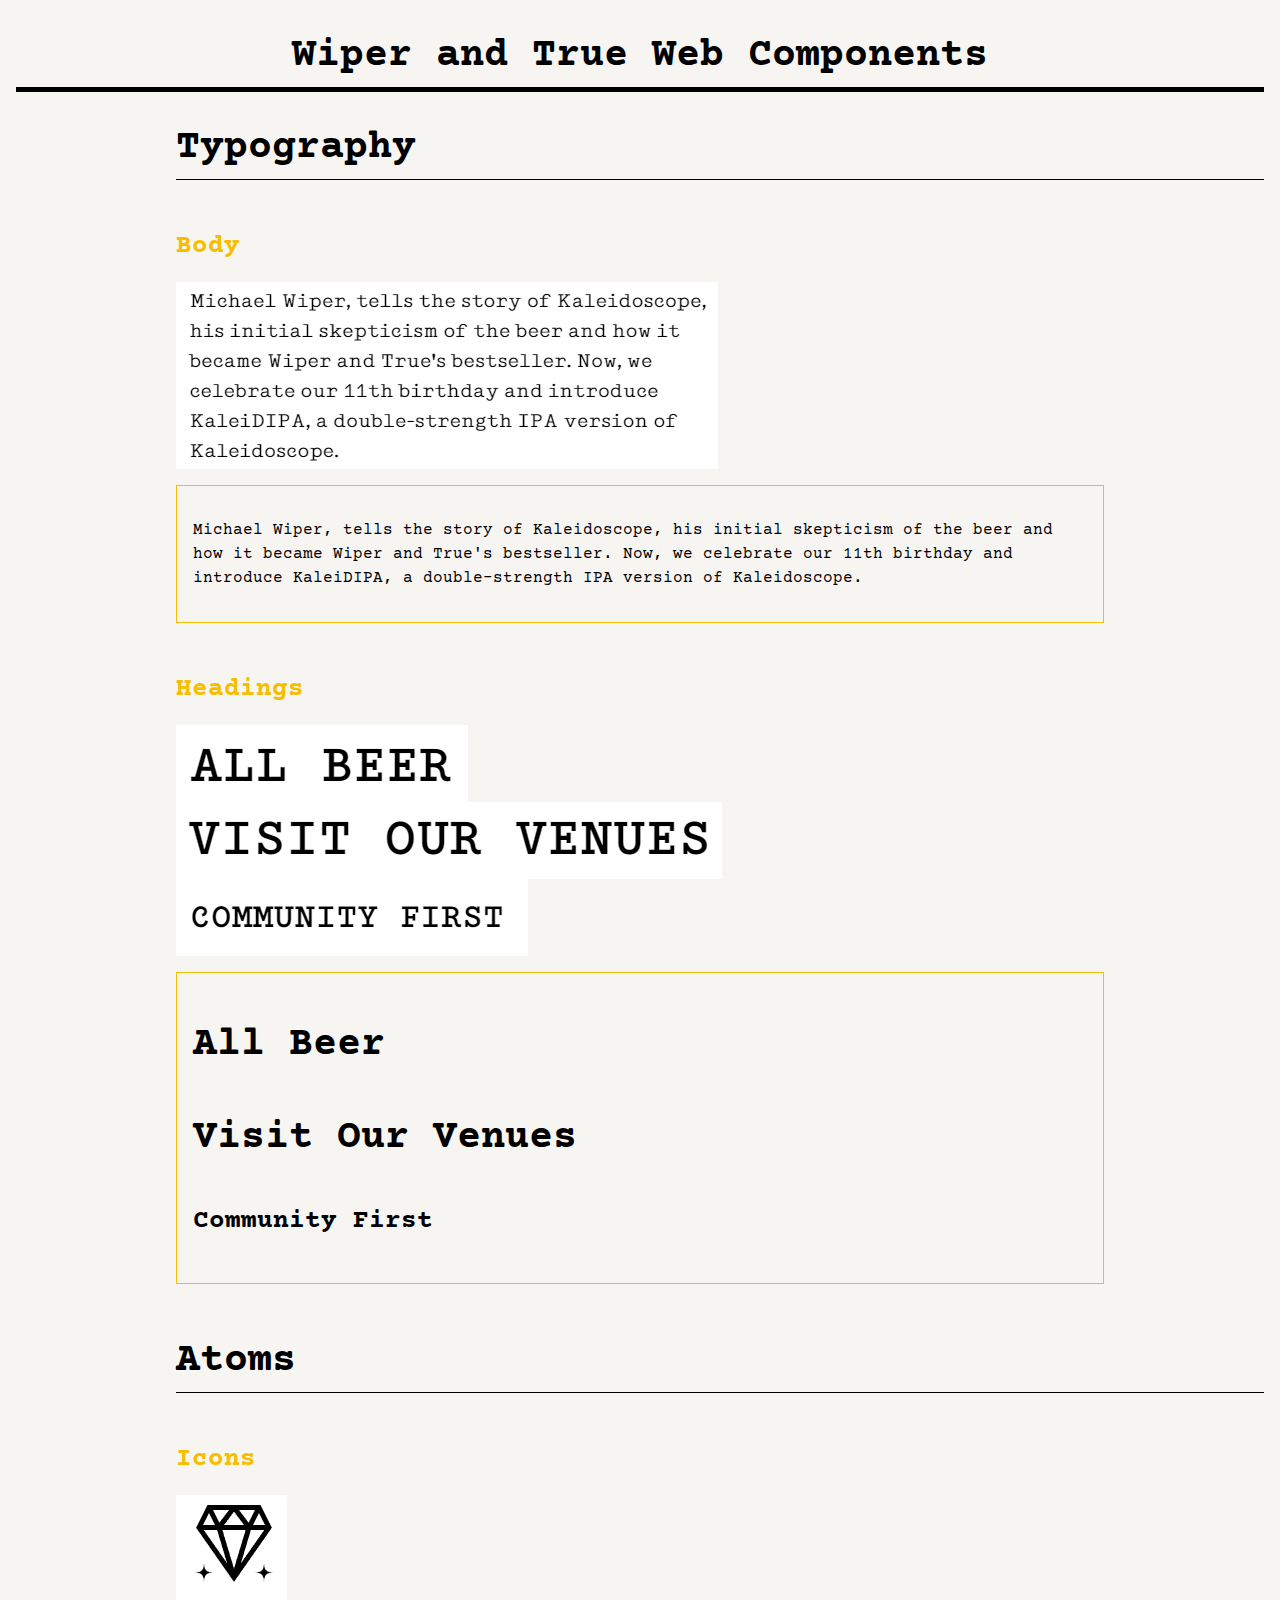
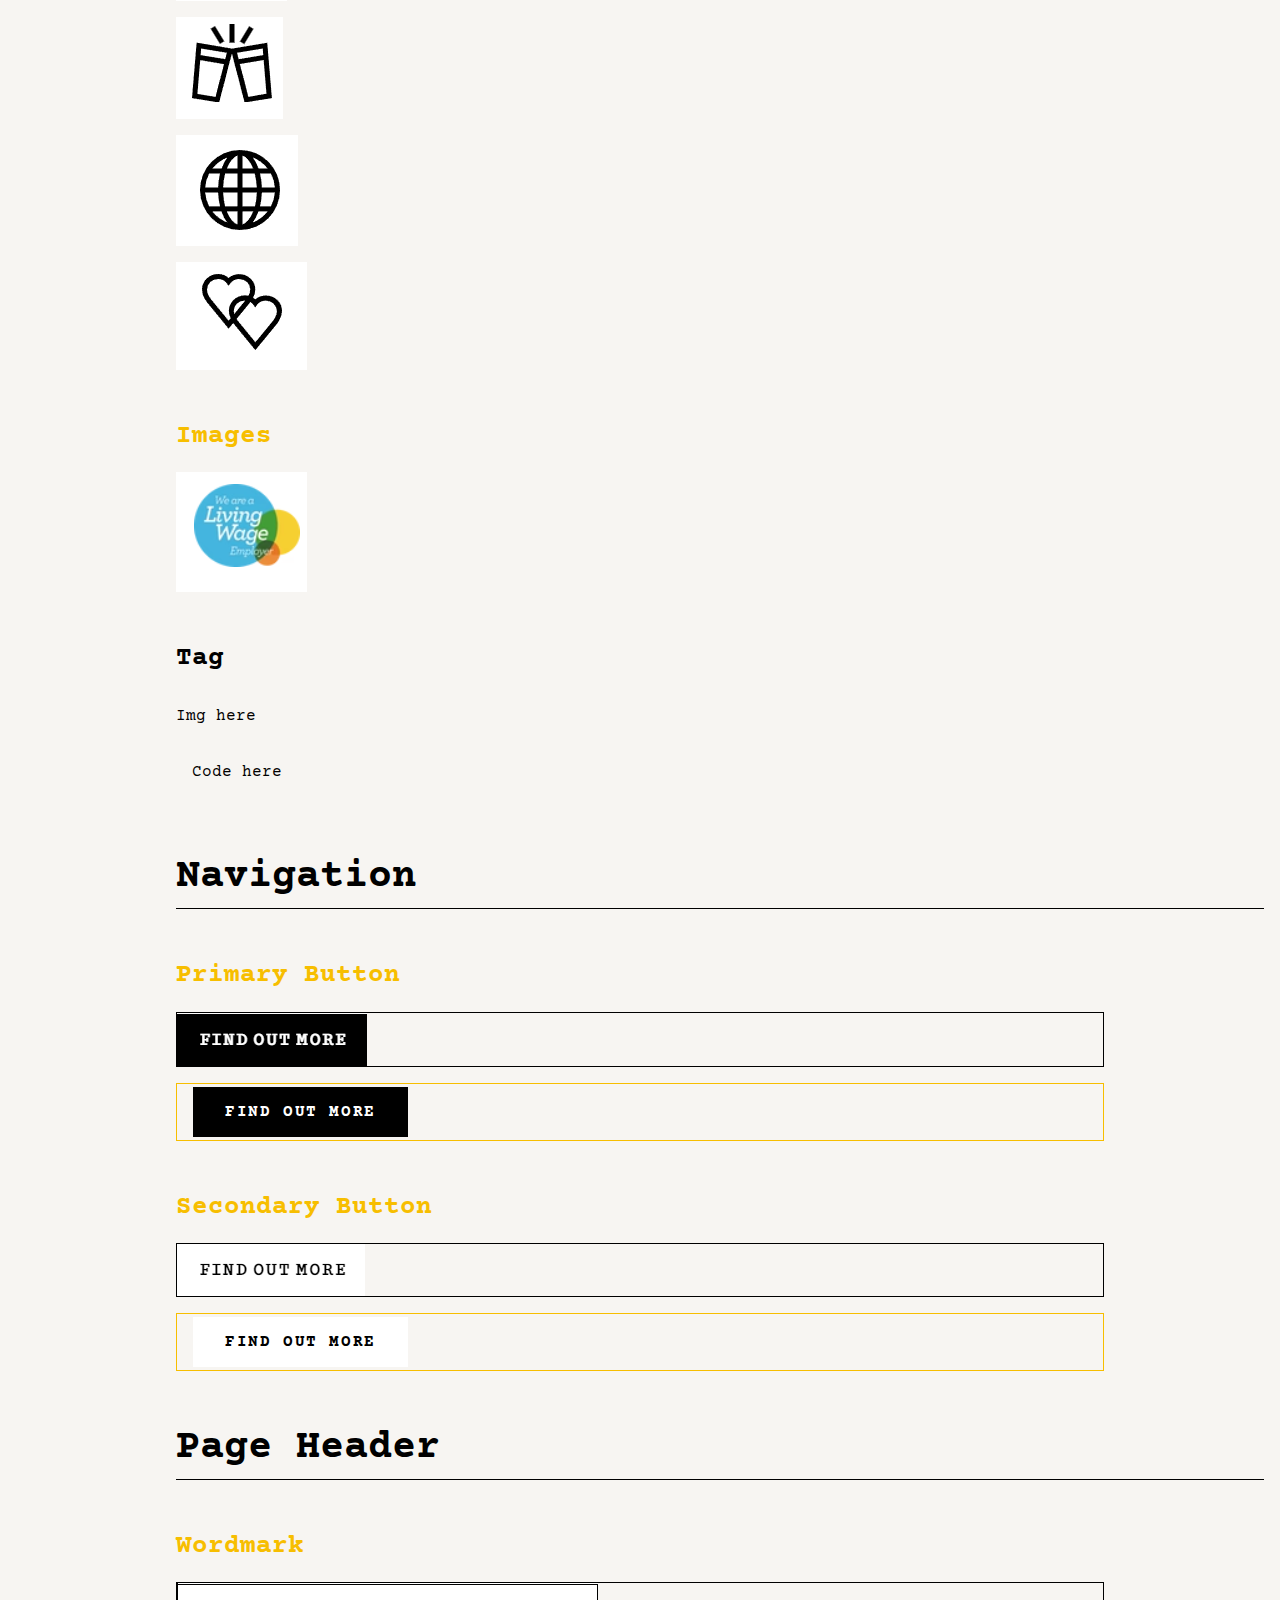
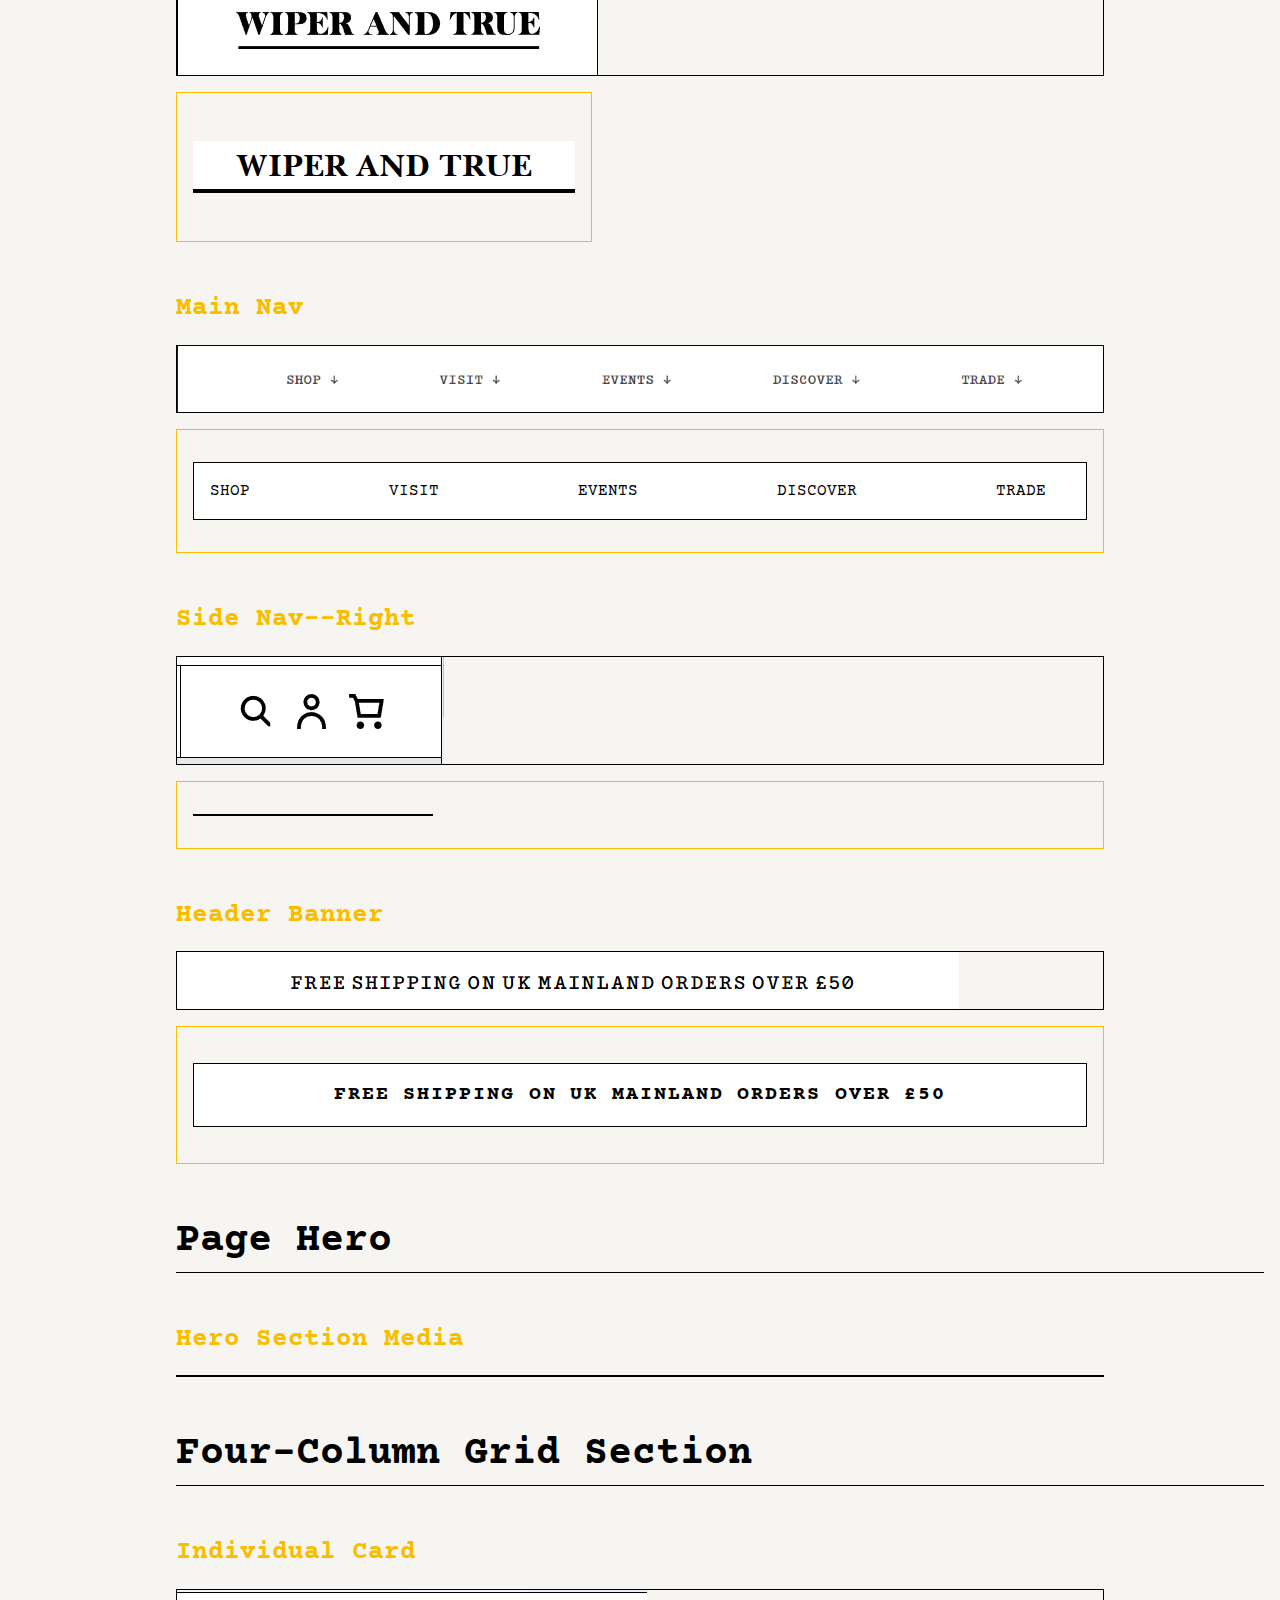
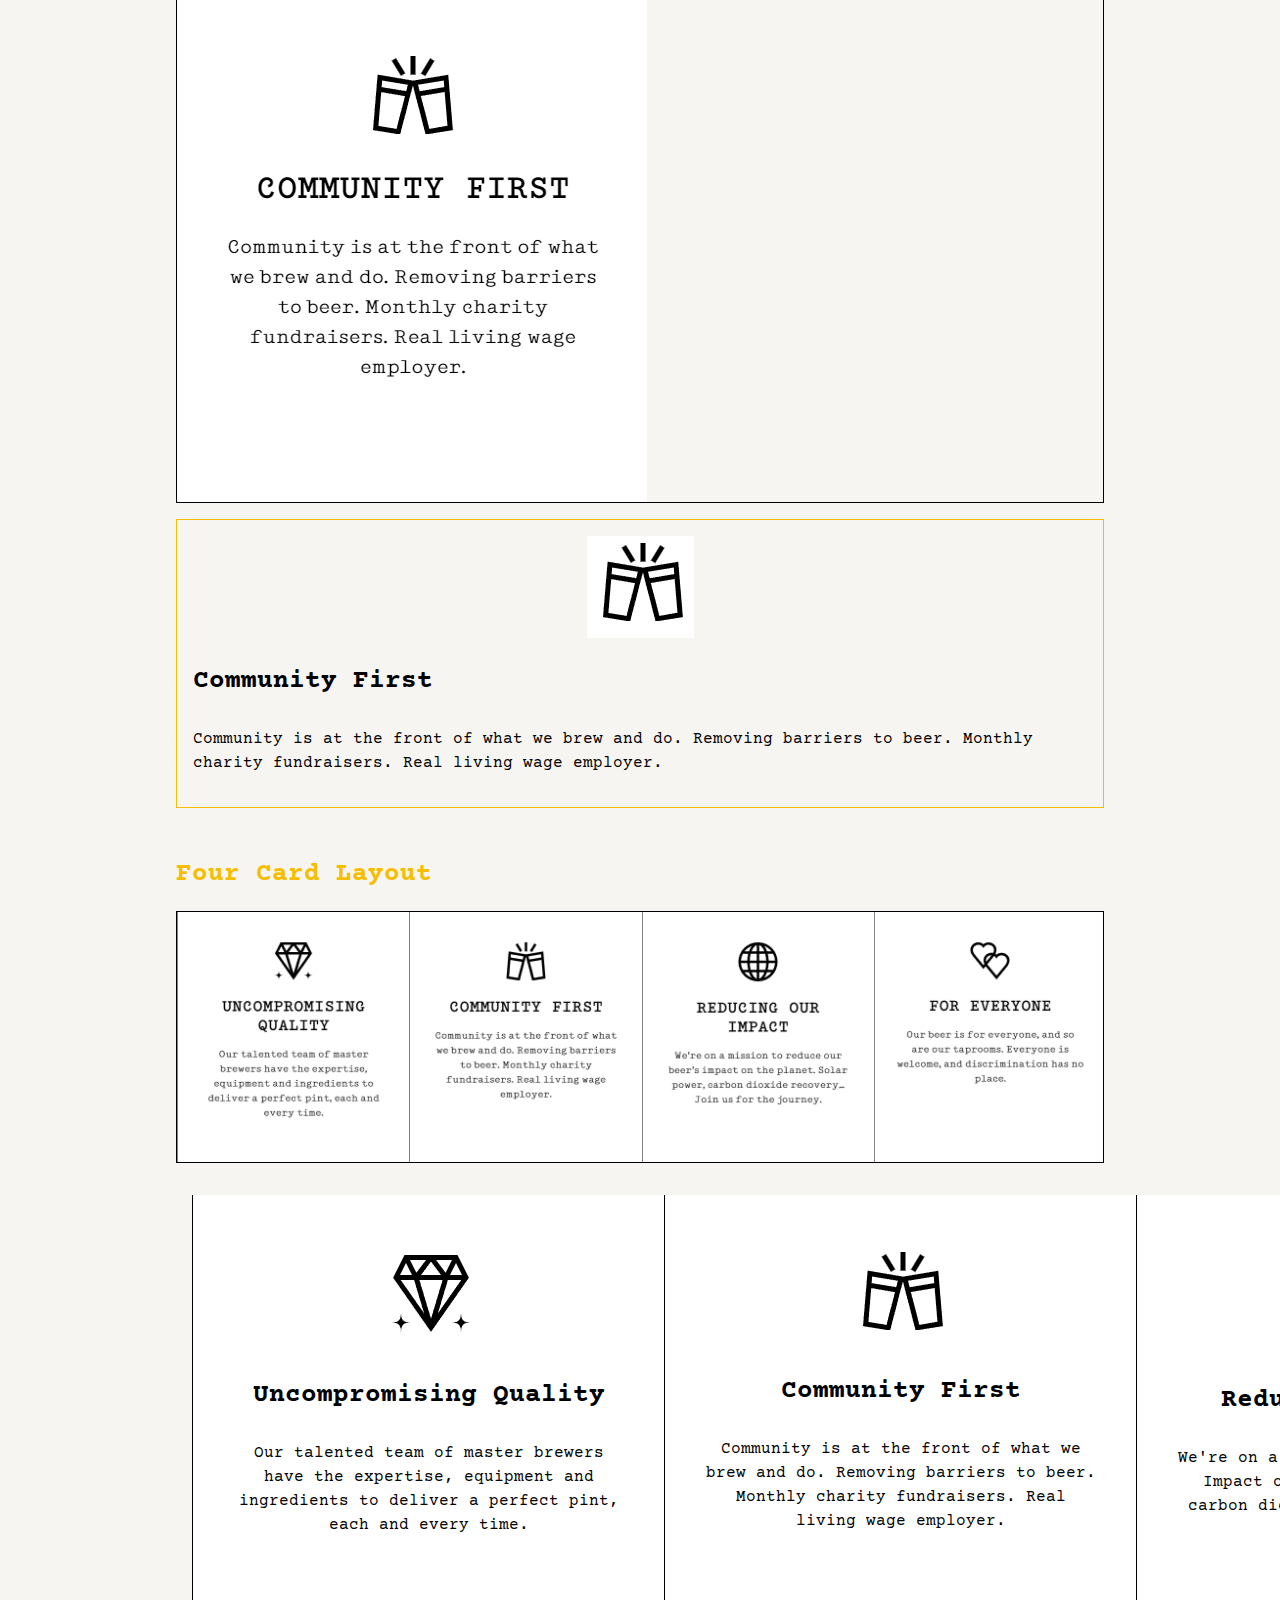
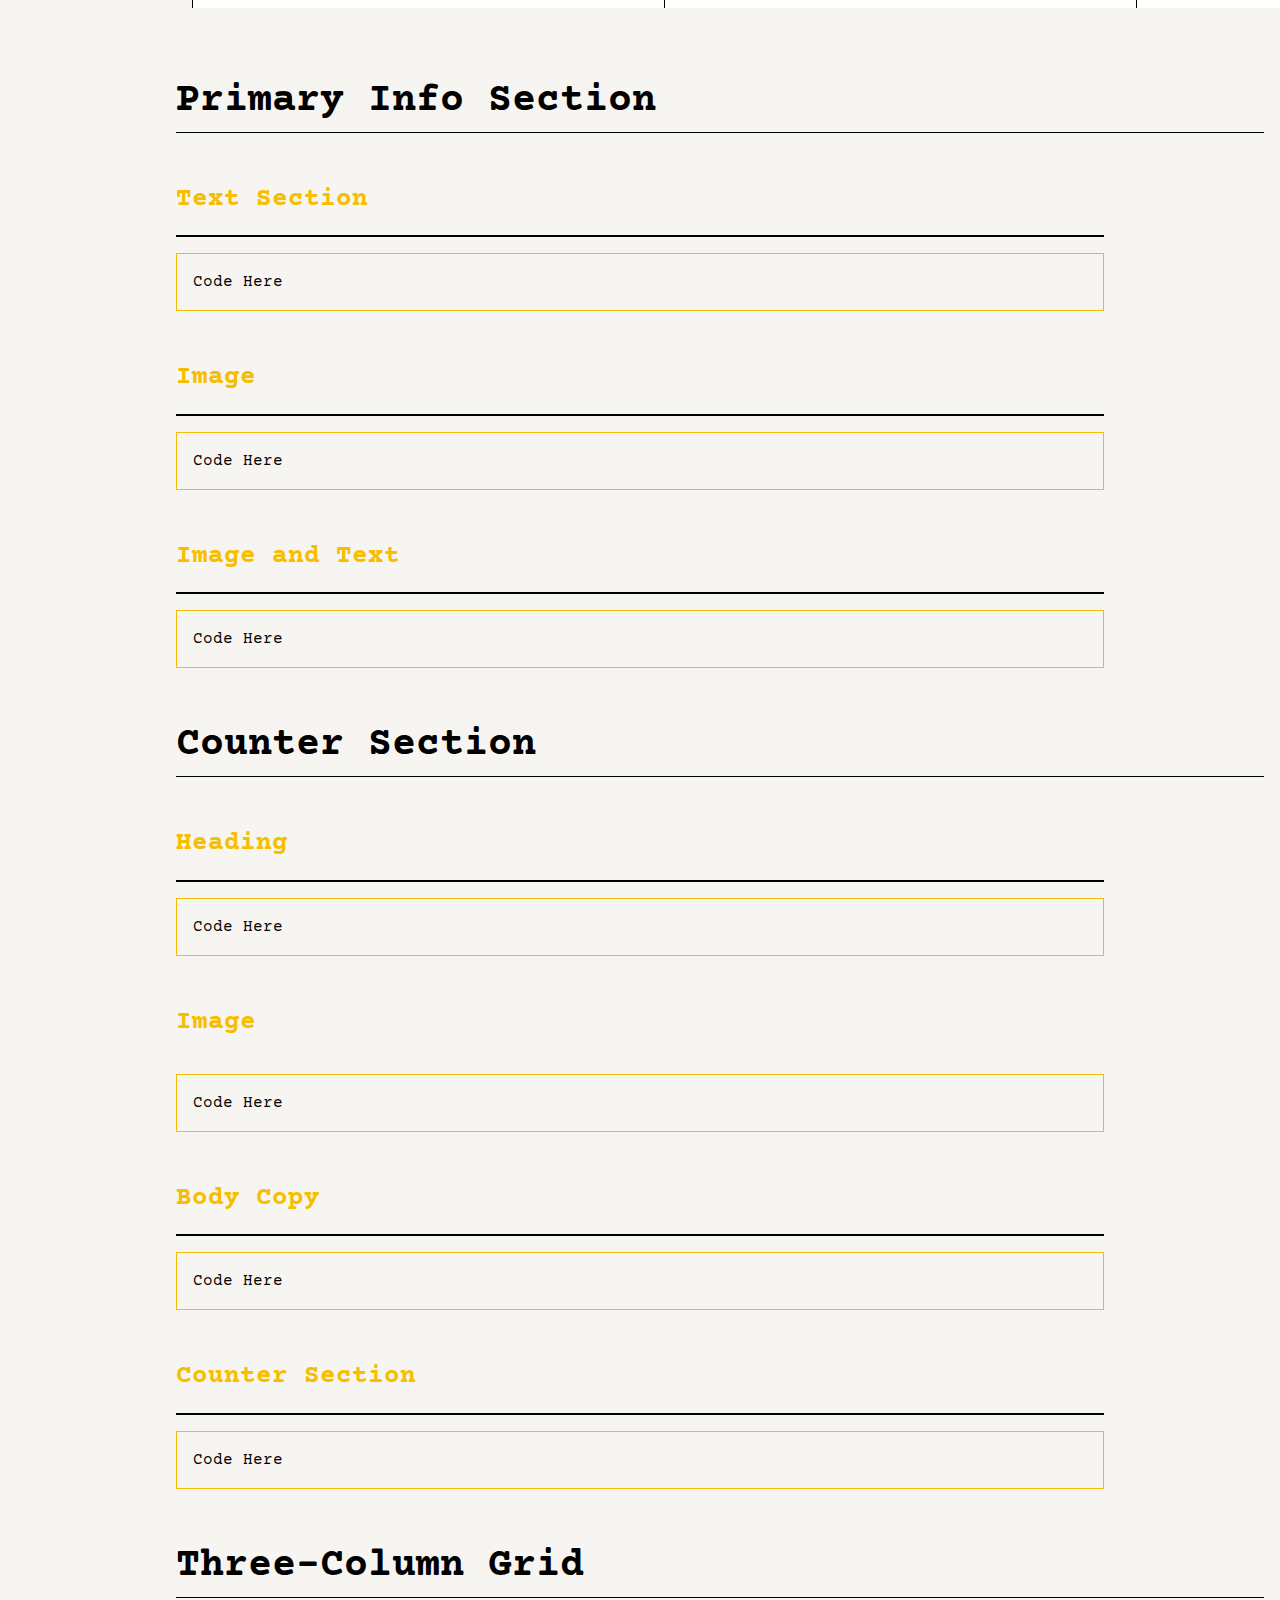
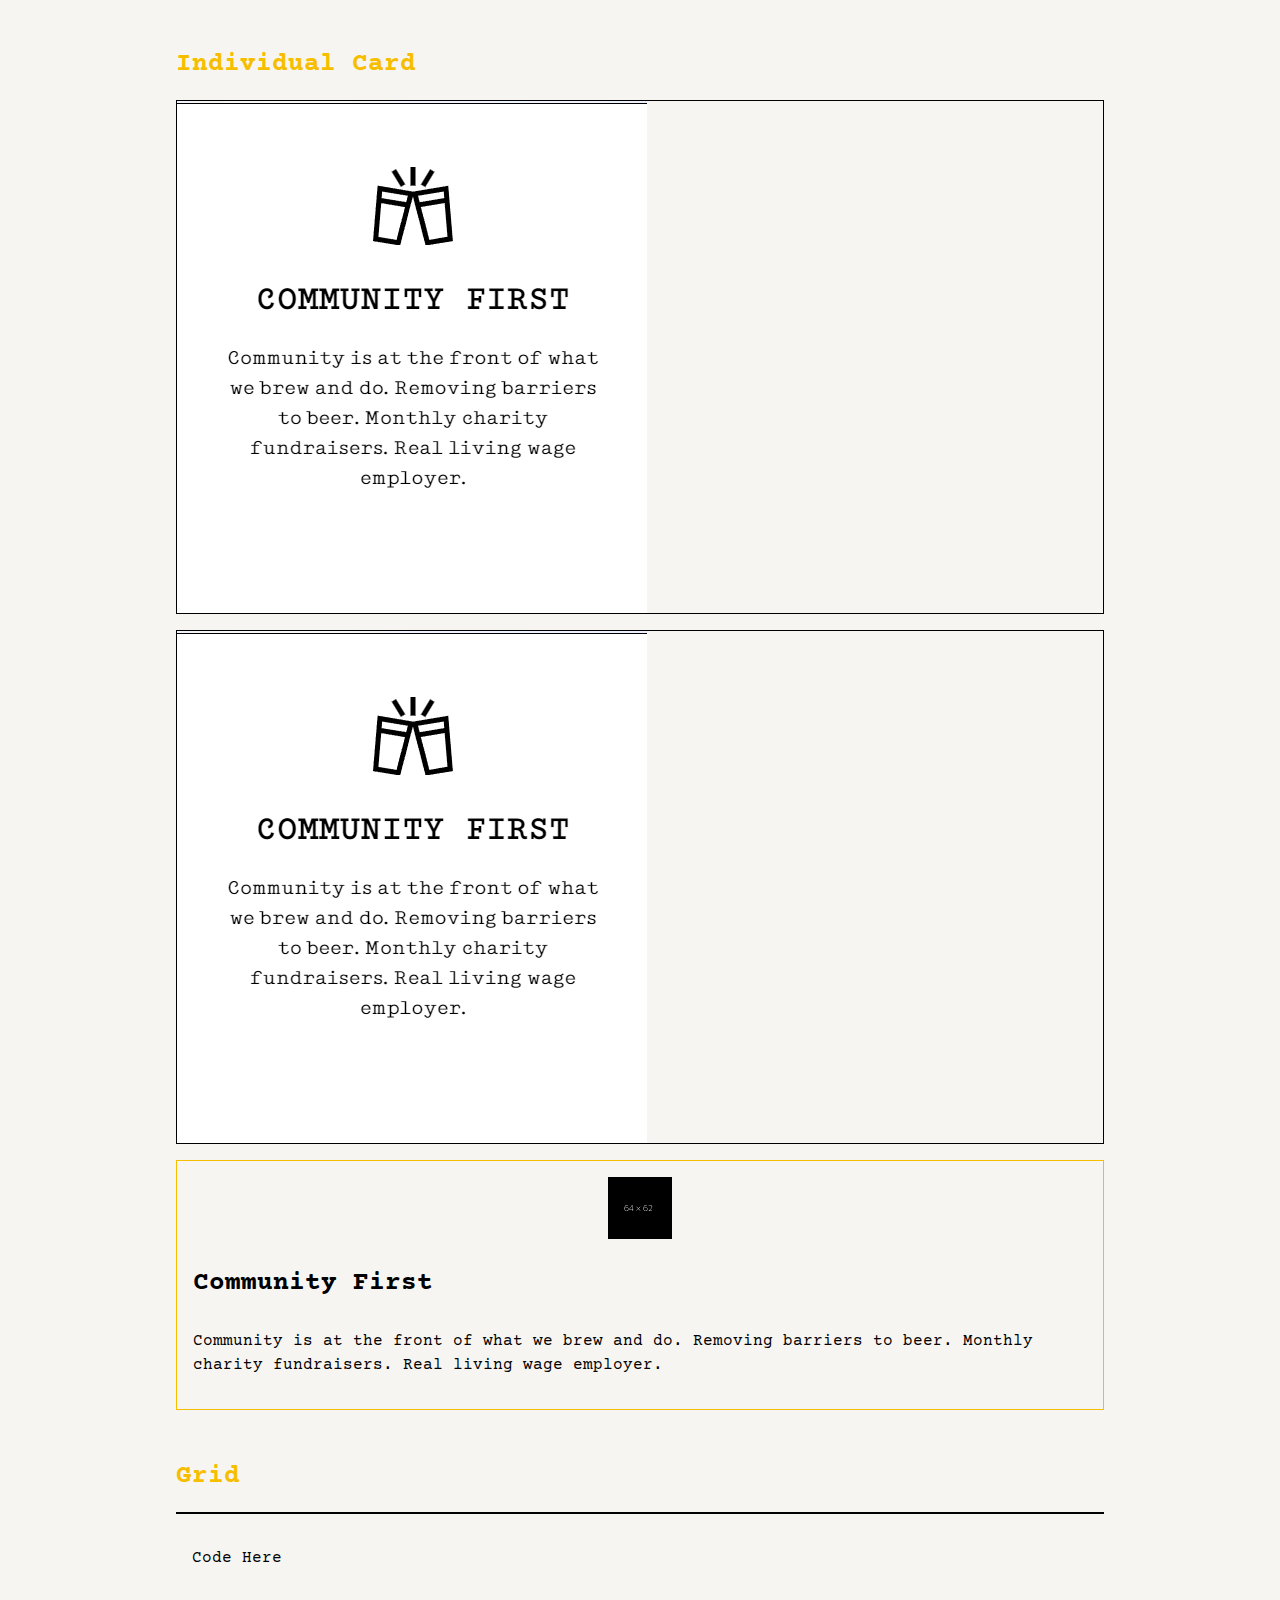
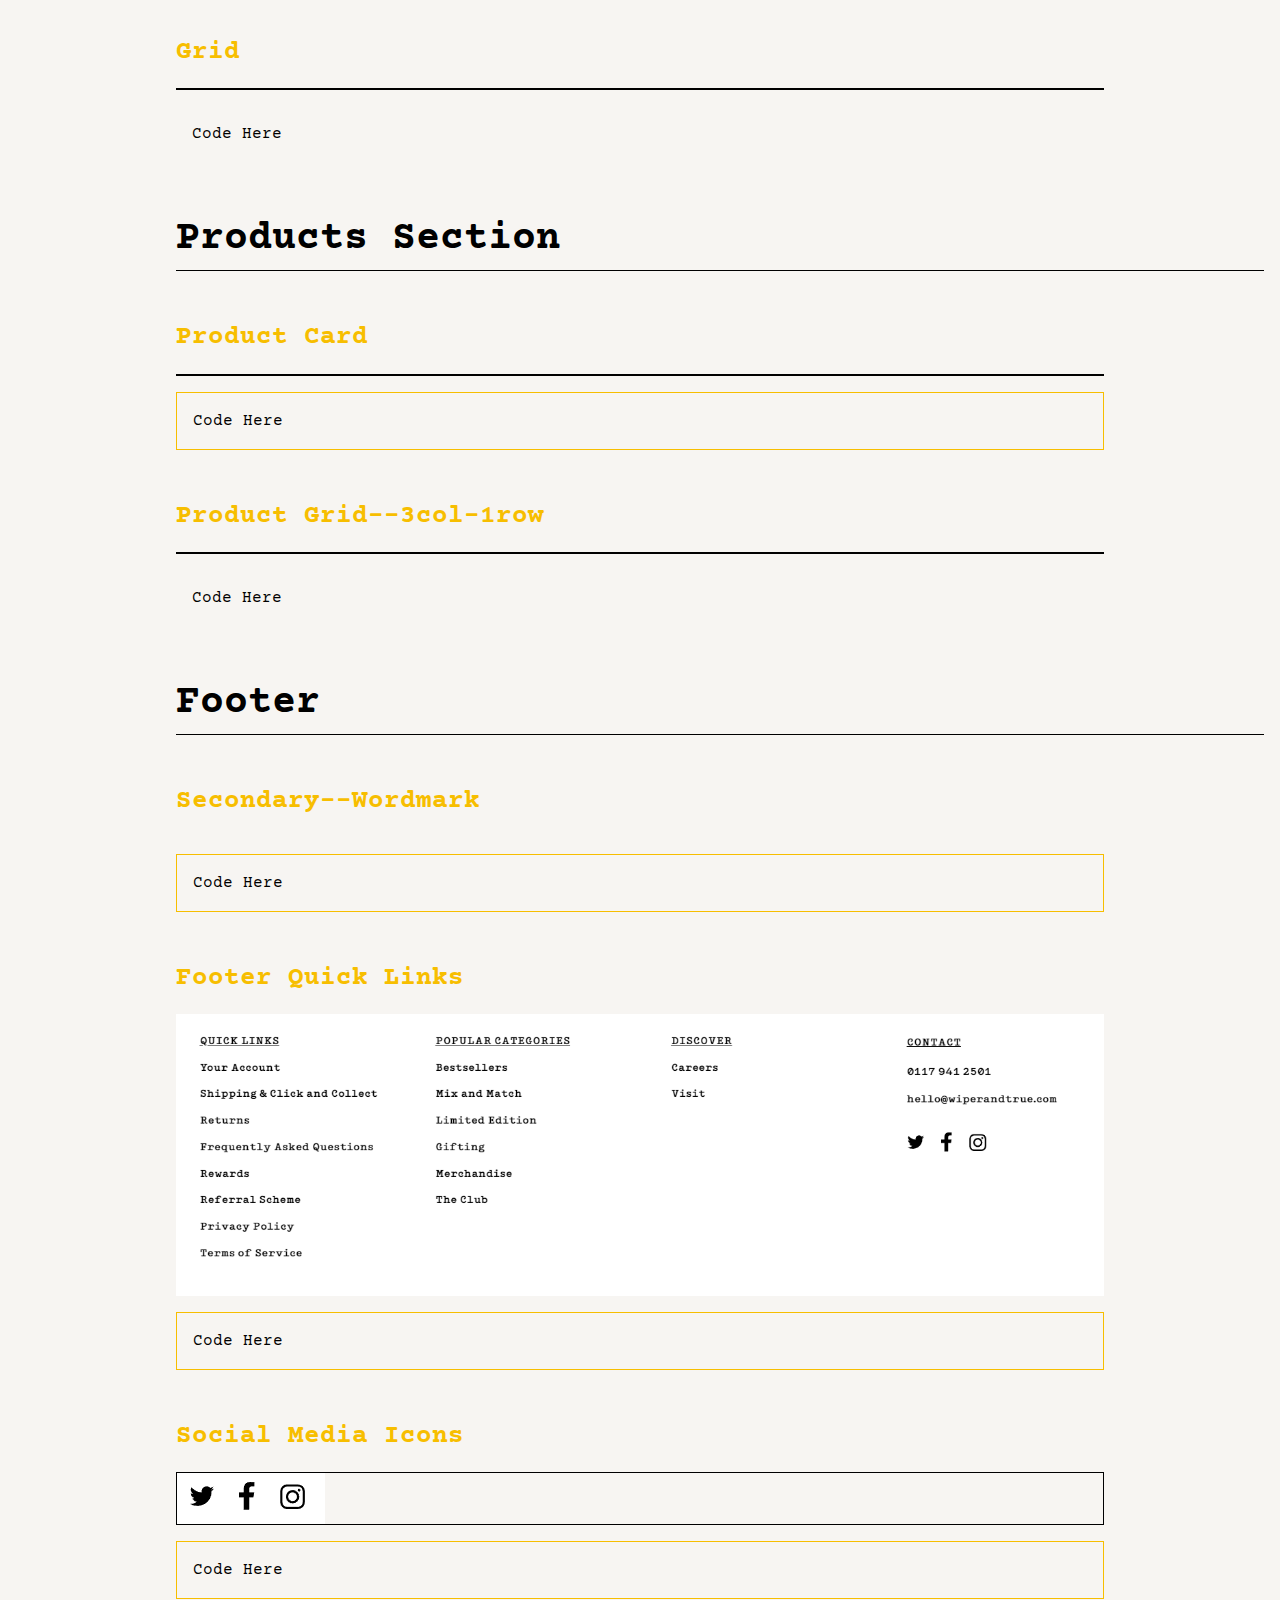
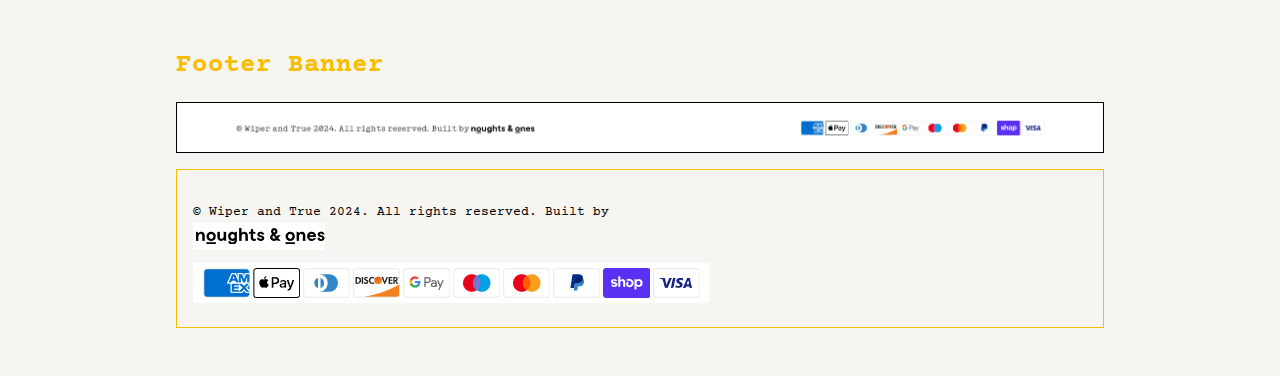
==== components/index.html @ 16107d8c "section completed" ====
<!DOCTYPE html>
<html lang="en">
<head>
    <meta charset="UTF-8">
    <meta name="viewport" content="width=device-width, initial-scale=1.0">
    <title>Components | Wiper and True</title>
    <link rel="preconnect" href="https://fonts.googleapis.com">
    <link rel="preconnect" href="https://fonts.gstatic.com" crossorigin>
    <script src="https://kit.fontawesome.com/fffb2175ef.js" crossorigin="anonymous"></script>
    <link href="https://fonts.googleapis.com/css2?family=Courier+Prime:ital,wght@0,400;0,700;1,400;1,700&display=swap" rel="stylesheet">
    <link rel="stylesheet" href="normalize.css">
    <link rel="stylesheet" href="main.css">
</head>
<body>
    <h1 id="components-page__title">Wiper and True Web Components</h1>

    <!-- typography -->

    <h2 class="components-page__subtitle">Typography</h2>

        <article class="component">
            <h3 class="component__name">Body</h3>
            <div class="component__img component--outlined">
                <img 
                    srcset="img/body-copy.png 2x" src="img/body-copy.png" alt="body copy">
            </div>
            <div class="component__code component__code--outlined">
                <p>Michael Wiper, tells the story of Kaleidoscope, his initial skepticism of the beer 
                    and how it became&nbsp;Wiper and True's bestseller. Now, we celebrate&nbsp;our 11th 
                    birthday and introduce KaleiDIPA, a double-strength IPA version of Kaleidoscope.
                </p>
            </div>
        </article>

        <article class="component">
            <h3 class="component__name">Headings</h3>
            <div class="component__img component--outlined">
                <img 
                    srcset="img/h1.png 2x" 
                    src="img/h1.png" alt="heading 1"
                >
                <img 
                    srcset="img/h2.png 2x" 
                    src="img/h2.png" alt="heading 2"
                >
                <img 
                    srcset="img/h3.png 2x" 
                    src="img/h3.png" alt="heading 3"
                >
            </div>
            <div class="component__code component__code--outlined">
            <h1>All Beer</h1>
            <h2>Visit Our Venues</h2>
            <h3>Community First</h3>
            </div>
        </article>

    <!-- atoms -->

    <h2 class="components-page__subtitle">Atoms</h2>

        <article class="component">
            <h3 class="component__name">Icons</h3>
            <div class="component__img">
                <img class="component__icon" src="img/diamond-icon.png" srcset="img/diamond-icon.png 2x" alt="diamond icon">
            </div>
            <div class="component__img">
                <img class="component__icon" src="img/cups-icon.png" srcset="img/cups-icon.png 2x" alt="cups icon">
            </div>
            <div class="component__img">
                <img class="component__icon" src="img/globe-icon.png" srcset="img/globe-icon.png 2x" alt="globe icon">
            </div>
            <div class="component__img">
                <img src="img/hearts-icon.png" srcset="img/hearts-icon.png 2x" alt="hearts icon">
            </div>
        </article>
        <article class="component">
            <h3 class="component__name">Images</h3>
            <div class="component__img">
                <img src="img/livingwage-icon.png" srcset="img/livingwage-icon.png 2x" alt="living wage">
            </div>
        </article>

        <article class="component">
            <h3>Tag</h3>
            <div class="component__img">
                Img here
            </div>
            <div class="component__code">
                Code here
            </div>
        </article>

        <h2 class="components-page__subtitle">Navigation</h2>

        <article class="component">
            <h3 class="component__name">Primary Button</h3>
            <div class="component__img component__img--outlined">
                <img src="img/primary-button .png" srcset="img/primary-button.png 2x" alt="black button">
            </div>
            <div class="component__code component__code--outlined">
                <a href="#" class="btn btn--primary">Find Out More</a>
            </div>
        </article>

        <article class="component">
            <h3 class="component__name">Secondary Button</h3>
            <div class="component__img component__img--outlined">
                <img src="img/secondary-button.png" srcset="img/secondary-button.png 1x" alt="outlined button">
            </div>
            <div class="component__code component__code--outlined">
                <a href="#" class="btn btn--secondary">Find Out More</a>
            </div>
        </article>

    <!-- page header -->
    
    <h2 class="components-page__subtitle">Page Header</h2>

        <article class="component">
            <h3 class="component__name">Wordmark</h3>
            <div class="component__img component__img--outlined">
                <img src="img/main-nav__logo.png" srcset="img/main-nav__logo.png 2x" alt="wordmark">
            </div>
            <div class="component__code component__code--outlined wordmark-container">
                <p id="wordmark">Wiper and True</p>
            </div>
        </article>

        <article class="component">
            <h3 class="component__name">Main Nav</h3>
            <div class="component__img component__img--outlined">
                <img src="img/main-nav.png" srcset="img/main-nav.png 2x" alt="main nav">
            </div>
            <div class="component__code component__code--outlined main-nav-container">
                <ul class="nav main-nav__list">
                    <li><a href="#">Shop<i class="fa-solid fa-arrow-down main-nav__icon"></i></a></li>
                    <li><a href="#">Visit<i class="fa-solid fa-arrow-down main-nav__icon"></i></a></li>
                    <li><a href="#">Events<i class="fa-solid fa-arrow-down main-nav__icon"></i></a></li>
                    <li><a href="#">Discover<i class="fa-solid fa-arrow-down main-nav__icon"></i></a></li>
                    <li><a href="#">Trade<i class="fa-solid fa-arrow-down main-nav__icon"></i></a></li>
                </ul>
            </div>
        </article>

        <article class="component">
            <h3 class="component__name">Side Nav--Right</h3>
            <div class="component__img component__img--outlined">
                <img src="img/side-nav--right.png" srcset="img/side-nav--right.png 2x" alt="right side nav">
            </div>
            <div class="component__code component__code--outlined side-nav-container">
                <ul class="nav side-nav__list">
                    <li><i class="fa-solid fa-magnifying-glass fa-2x side-nav__icon"></i></li>
                    <li><i class="fa-regular fa-user fa-2x side-nav__icon"></i></li>
                    <li><i class="fa-solid fa-cart-shopping fa-2x side-nav__icon"></i></li>
                </ul>
            </div>
        </article>

        <article class="component">
            <h3 class="component__name">Header Banner</h3>
            <div class="component__img component__img--outlined">
                <img src="img/page-banner--cropped.png" srcset="img/page-banner--cropped.png 2x" alt="cropped page banner">
            </div>
            <div class="component__code component__code--outlined banner-container">
                <p class="banner__txt">Free Shipping on UK Mainland Orders Over &#163;50</p>
            </div>
        </article>

    <!-- page hero -->
    
    <h2 class="components-page__subtitle">Page Hero</h2>

        <article class="component">
        <h3 class="component__name">Hero Section Media</h3>
        <div class="Component__img component__img--outlined">
            <img src="" srcset="" alt="">
        </div>
        </article>

    <!-- four-col grid section -->

    <h2 class="components-page__subtitle">Four-Column Grid Section</h2>

        <article class="component">
            <h3 class="component__name">Individual Card</h3>
            <div class="component__img component__img--outlined">
                <img src="img/grid__card.png" srcset="img/grid__card.png 2x" alt="grid card">
            </div>
            <div class="component__code component__code--outlined">
                <div class="card">
                    <img class="icon card__icon" src="img/cups-icon.png">
                    <h3>Community First</h3>
                    <p>Community is at the front of what we brew and do.
                        Removing barriers to beer. Monthly charity fundraisers. 
                        Real living wage employer. 
                    </p>
                </div>
            </div>
        </article>

        <article class="component">
            <h3 class="component__name">Four Card Layout</h3>
            <div class="component__img component__img--outlined">
                <img src="img/grid.png" srcset="img/grid.png 2x" alt="grid">
            </div>
            <div class="component__code grid-container">
                <div class="card grid-item">
                    <img class="icon card__icon" src="img/diamond-icon.png">
                    <h3>Uncompromising Quality</h3>
                    <p>Our talented team of master brewers have the 
                        expertise, equipment and ingredients to deliver
                        a perfect pint, each and every time.
                    </p>
                </div>
                <div class="card grid-item">
                    <img class="icon card__icon" src="img/cups-icon.png">
                    <h3>Community First</h3>
                    <p>Community is at the front of what we brew and do.
                        Removing barriers to beer. Monthly charity 
                        fundraisers. Real living wage employer.
                    </p>
                </div>
                <div class="card grid-item">
                    <img class="icon card__icon" src="img/globe-icon.png">
                    <h3>Reducing Our Impact</h3>
                    <p>We're on a mission to reduce our beer's Impact
                        on the planet. Solar power, carbon dioxide
                        recovery...Join us for the journey. 
                    </p>
                </div>
                <div class="card grid-item">
                    <img class="icon card__icon" src="img/hearts-icon.png">
                    <h3>For Everyone</h3>
                    <p>Our beer is for everyone, and so are our
                        taprooms. Everyone is welcome, and discrimination
                        has no place.
                    </p>
                </div>
            </div>
        </article>

    <!-- primary info section -->

    <h2 class="components-page__subtitle">Primary Info Section</h2>

        <article class="component">
            <h3 class="component__name">Text Section</h3>
            <div class="component__img component__img--outlined">
                <img src="" srcset="" alt="">
            </div>
            <div class="component__code component__code--outlined">
                Code Here
            </div>
        </article>

        <article class="component">
            <h3 class="component__name">Image</h3>
            <div class="component__img component__img--outlined">
                <img src="" srcset="" alt="">
            </div>
            <div class="component__code component__code--outlined">
                Code Here
            </div>
        </article>

        <article class="component">
            <h3 class="component__name">Image and Text</h3>
            <div class="component__img component__img--outlined">
                <img src="" srcset="" alt="">
            </div>
            <div class="component__code component__code--outlined">
                Code Here
            </div>
        </article>

    <!-- counter section -->

    <h2 class="components-page__subtitle">Counter Section</h2>

        <article class="component">
            <h3 class="component__name">Heading</h3>
            <div class="component__img component__img--outlined">
                <img src="" srcset="" alt="">
            </div>
            <div class="component__code component__code--outlined">
                Code Here
            </div>
        </article>

        <article class="component">
            <h3 class="component__name">Image</h3>
            <div class="component__img">
                <img src="" srcset="" alt="">
            </div>
            <div class="component__code component__code--outlined">
                Code Here
            </div>
        </article>

        <article class="component">
            <h3 class="component__name">Body Copy</h3>
            <div class="component__img component__img--outlined">
                <img src="" srcset="" alt="">
            </div>
            <div class="component__code component__code--outlined">
                Code Here
            </div>
        </article>

        <article class="component">
            <h3 class="component__name">Counter Section</h3>
            <div class="component__img component__img--outlined">
                <img src="" srcset="" alt="">
            </div>
            <div class="component__code component__code--outlined">
                Code Here
            </div>
        </article>

    <!-- three-col grid section -->

    <h2 class="components-page__subtitle">Three-Column Grid</h2>

        <article class="component">
            <h3 class="component__name">Individual Card</h3>
            <div class="component__img component__img--outlined">
                <img src="img/grid__card.png" srcset="img/grid__card.png 2x" alt="grid card">
            </div>
            <div class="component__img component__img--outlined">
                <img src="img/grid__card.png" srcset="img/grid__card.png 2x" alt="grid card">
            </div>
            <div class="component__code component__code--outlined">
                <div class="card">
                    <img class="icon card__icon" src="img/icon-placeholder.png">
                    <h3>Community First</h3>
                    <p>Community is at the front of what we brew and do.
                        Removing barriers to beer. Monthly charity fundraisers. 
                        Real living wage employer. 
                    </p>
                </div>
            </div>
        </article>

        <article class="component">
            <h3 class="component__name">Grid</h3>
            <div class="component__img component__img--outlined">
                <img src="" srcset="" alt="">
            </div>
            <div class="component__code">
                Code Here
            </div>
        </article>

        <article class="component">
            <h3 class="component__name">Grid</h3>
            <div class="component__img component__img--outlined">
                <img src="" srcset="" alt="">
            </div>
            <div class="component__code">
                Code Here
            </div>
        </article>

    <!-- product section -->

    <h2 class="components-page__subtitle">Products Section</h2>

        <article class="component">
            <h3 class="component__name">Product Card</h3>
            <div class="component__img component__img--outlined">
                <img src="" srcset="" alt="">
            </div>
            <div class="component__code component__code--outlined">
                Code Here
            </div>
        </article>

        <article class="component">
            <h3 class="component__name">Product Grid--3col-1row</h3>
            <div class="component__img component__img--outlined">
                <img src="" srcset="" alt="">
            </div>
            <div class="component__code">
                Code Here
            </div>
        </article>

    <h2 class="components-page__subtitle">Footer</h2>

        <article class="component">
            <h3 class="component__name">Secondary--Wordmark</h3>
            <div class="component__img">
                <img src="" srcset="" alt="">
            </div>
            <div class="component__code component__code--outlined">
                Code Here
            </div>
        </article>

        <article class="component">
            <h3 class="component__name">Footer Quick Links</h3>
            <div class="component__img">
                <img src="img/footer-links.png" srcset="img/footer-links.png 2x" alt="footer links">
            </div>
            <div class="component__code component__code--outlined">
                Code Here
            </div>
        </article>

        <article class="component">
            <h3 class="component__name">Social Media Icons</h3>
            <div class="component__img component__img--outlined">
                <img src="img/footer-sm-icons.png" srcset="img/footer-sm-icons.png" alt="social media icons">
            </div>
            <div class="component__code component__code--outlined">
                Code Here
            </div>
        </article>

        <article class="component">
            <h3 class="component__name">Footer Banner</h3>
            <div class="component__img component__img--outlined">
                <img src="img/footer-banner--bottom.png" srcset="img/footer-banner--bottom.png 2x" alt="footer banner">
            </div>
            <div class="component__code component__code--outlined">
                <div class="footer-banner-container">
                    <p>© Wiper and True 2024. All rights reserved. 
                        Built by <a class="footer-link"><img id="footer-link__img" src="img/footer-link-img.png" alt="#"></a></p>
                </div>
                <div class="payment__icons">
                    <img class="payment-icons__image" src="img/payment__icons.png" alt="payment">
                </div>
            </div>
        </article>




</body>
</html>
---- components/main.css ----
:root {
    --font-monospace: 'Courier Prime', monospace;
    --black: #000;
    --white: #fff;
    --white-darker: #F7f5f2;
    --gray: #aca199;
    --yellow: #f7be00;
    --purple: #9578d3;
    --blue: #0099a8;
    --wine-red: #971533;
    --orange: #ff5200;
    --green: #72d64c;
    --red: #ee3a45;
    --blue-dark: #192d4d;
    --pink: #ff8189;
    --h1-font-size: 2.5rem;
    --h2-font-size: 2.5rem;
    --h3-font-size: 1.6rem;
    --h4-font-size: 1.6rem;
    --body-font-size: 1rem;
}

@font-face {
  font-family: 'Baskerville Bold';
  src: url('fonts/BaskervilleBoldBT.ttf');
  font-weight: bold;
}

/* apply a natural box layout model to all elements, but allowing components to change */
html {
    box-sizing: border-box;
  }
  *, *:before, *:after {
    box-sizing: inherit;
  }

  </* typography */

  h1, h2, h3, h4 {
    text-transform: uppercase;
  }

  h1 {
    font-size: 2.5rem;
  }

  h2 {
    font-size: 2.5rem
  }

  h3 {
    font-size: 1.6rem;
  }

  h4 {
    font-size: 1.6rem;
  }

  body {
    font-family: var(--font-monospace);
    line-height: 1.5;
    font-size: 1rem;
    background-color: var(--white-darker);
    margin: 0 1rem;
  }

  p {
    line-height: 1.5;
  }

  img {
    display: block;
    max-width: 100%;
  }

  #components-page__title {
    text-align: center;
    border-bottom: 5px solid var(--black);
  }

  .components-page__subtitle {
    margin: 0 0 2rem 10rem;
    border-bottom: 1px solid var(--black);
  }

  article {
    margin: 3rem 10rem;
  }

  .components img {
    max-width: initial;
  }

  .component__img {
    overflow-x: auto;
    margin: 1rem 0;
  }

  .component__img--outlined {
    border: 1px solid black;
  }

  .component__name {
    margin: 1rem 0;
    color: var(--yellow);
  }

  .component__code {
    padding: 1rem;
  }

  .component__code--outlined {
    border: 1px solid var(--yellow);
  }

  #wordmark {
    text-transform: uppercase;
    text-align: center;
    font-family: 'Baskerville Bold', serif;
    font-size: 2rem;
    border-bottom: 4px solid var(--black);
    background: var(--white);
  }

  .wordmark-container {
    width: 26rem;
    border: 1px solid var(--yellow);
  }

  /* buttons */ 

  .btn {
    text-transform: uppercase;
    text-align: center;
    padding: 1rem 2rem;
    letter-spacing: 0.10rem;
  }

  .btn--secondary {
    background-color: var(--white);
    font-weight: 700;
  }

  .btn--primary {
    background-color: var(--black);
    color: var(--white);
    font-weight: 700;
  }

  /* navigation */

  .main-nav__list {
    list-style-type: none;
    padding: 1rem;
    display: flex;
    justify-content: space-between;
    border: 1px solid var(--black);
    background: var(--white);
  }

  a {
    text-transform: uppercase;
    color: var(--black);
    text-decoration: none;
    font-size: 1rem;
  }

  .main-nav__icon {
    padding: 0.75rem;
  }


  .side-nav__list {
    list-style-type: none;
    padding: 0;
    display: flex;
    border: 1px solid var(--black);
    width: 15rem;
    justify-content: space-evenly;
    background: var(--white);
  }

  .side-nav__icon {
    padding: 1.5rem 0;
  }

  .banner__txt {
    text-transform: uppercase;
    text-align: center;
    font-weight: 700;
    font-size: 1.25rem;
    background: var(--white);
    padding: 1rem 0;
    border: 1px solid var(--black);
    letter-spacing: 0.12rem;
  }

  .icon {
    margin: 0 auto;
  }

  .grid-item {
    border-left: 1px solid var(--black);
    padding: 3.125rem 2.25rem;
    text-align: center;
    background-color: var(--white);
  }

  .grid-container {
    display: grid;
    grid-template-columns: repeat(4, 1fr);
    width: 120rem;
  }

  .footer-banner-container {
    display: flex;
    font-size: smaller;
    justify-content: space-between;
  }

  .payment-icons__image {
    display: inline;
  }
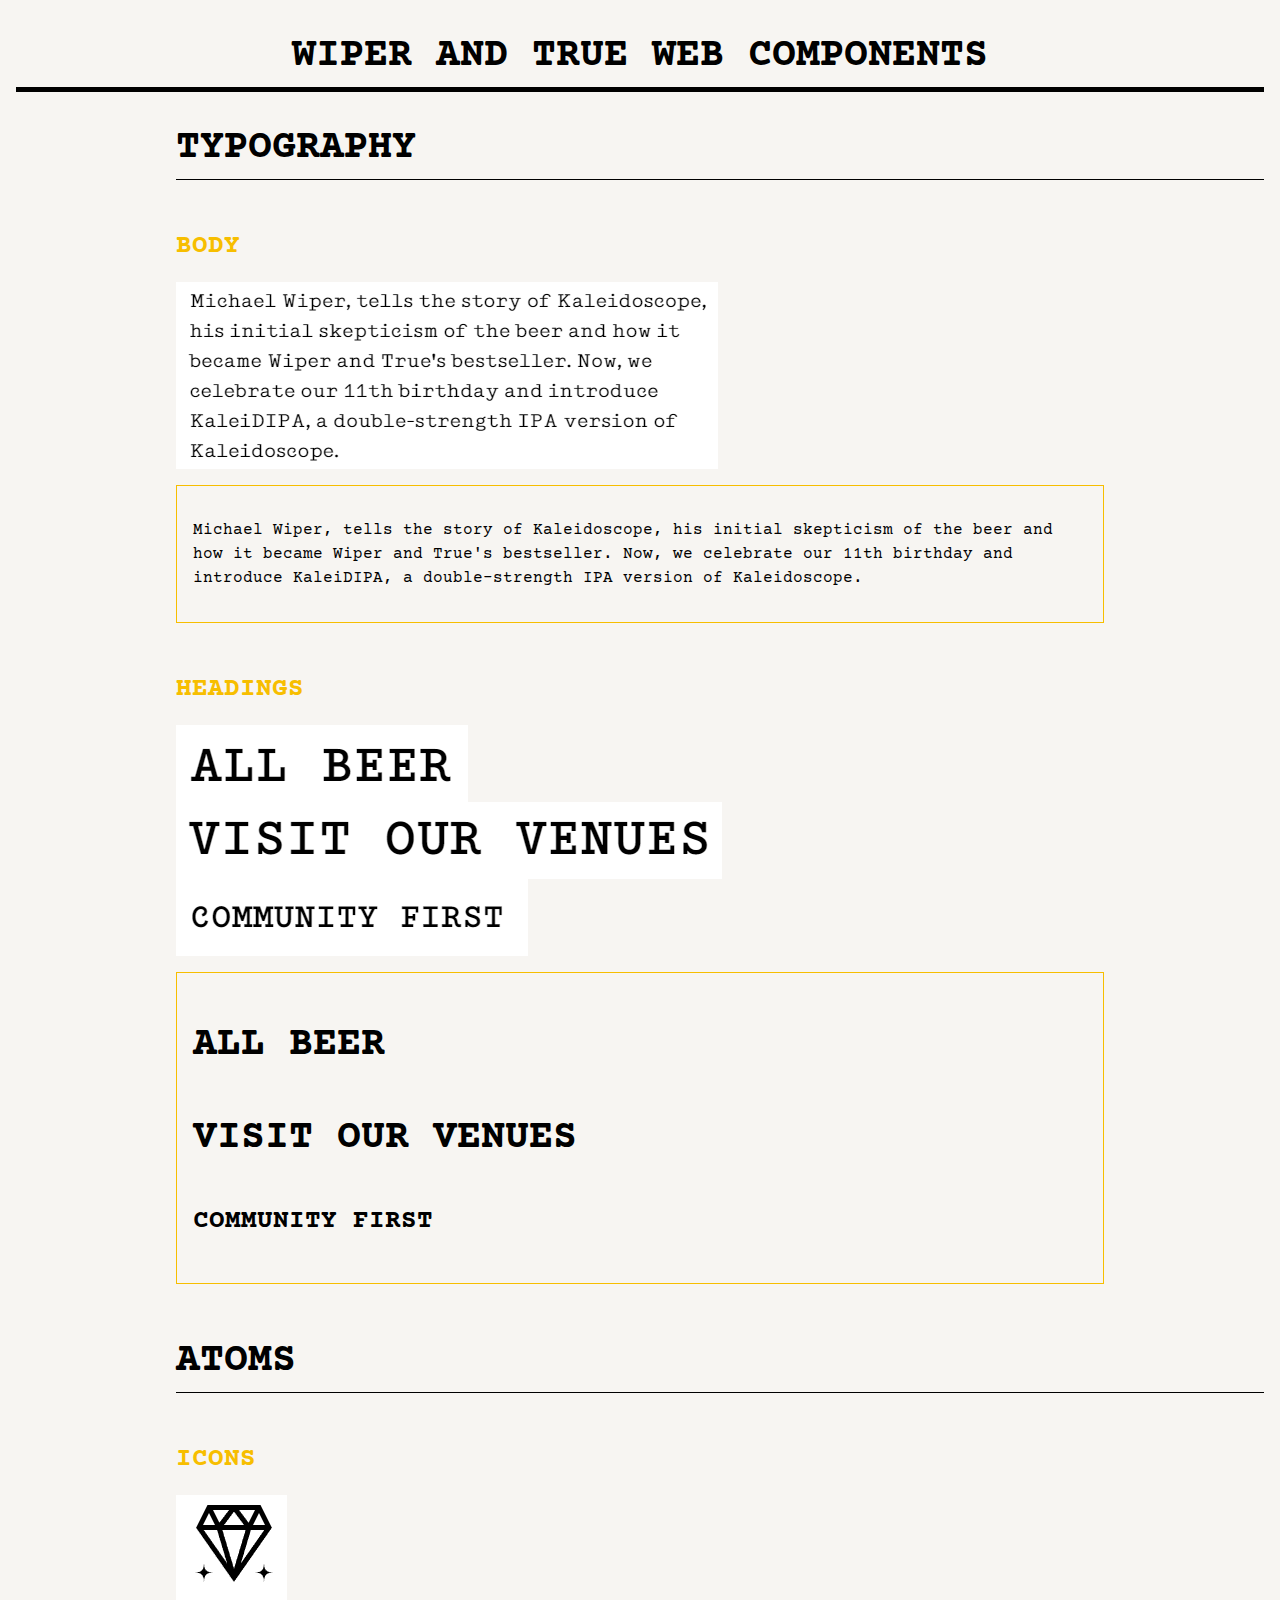
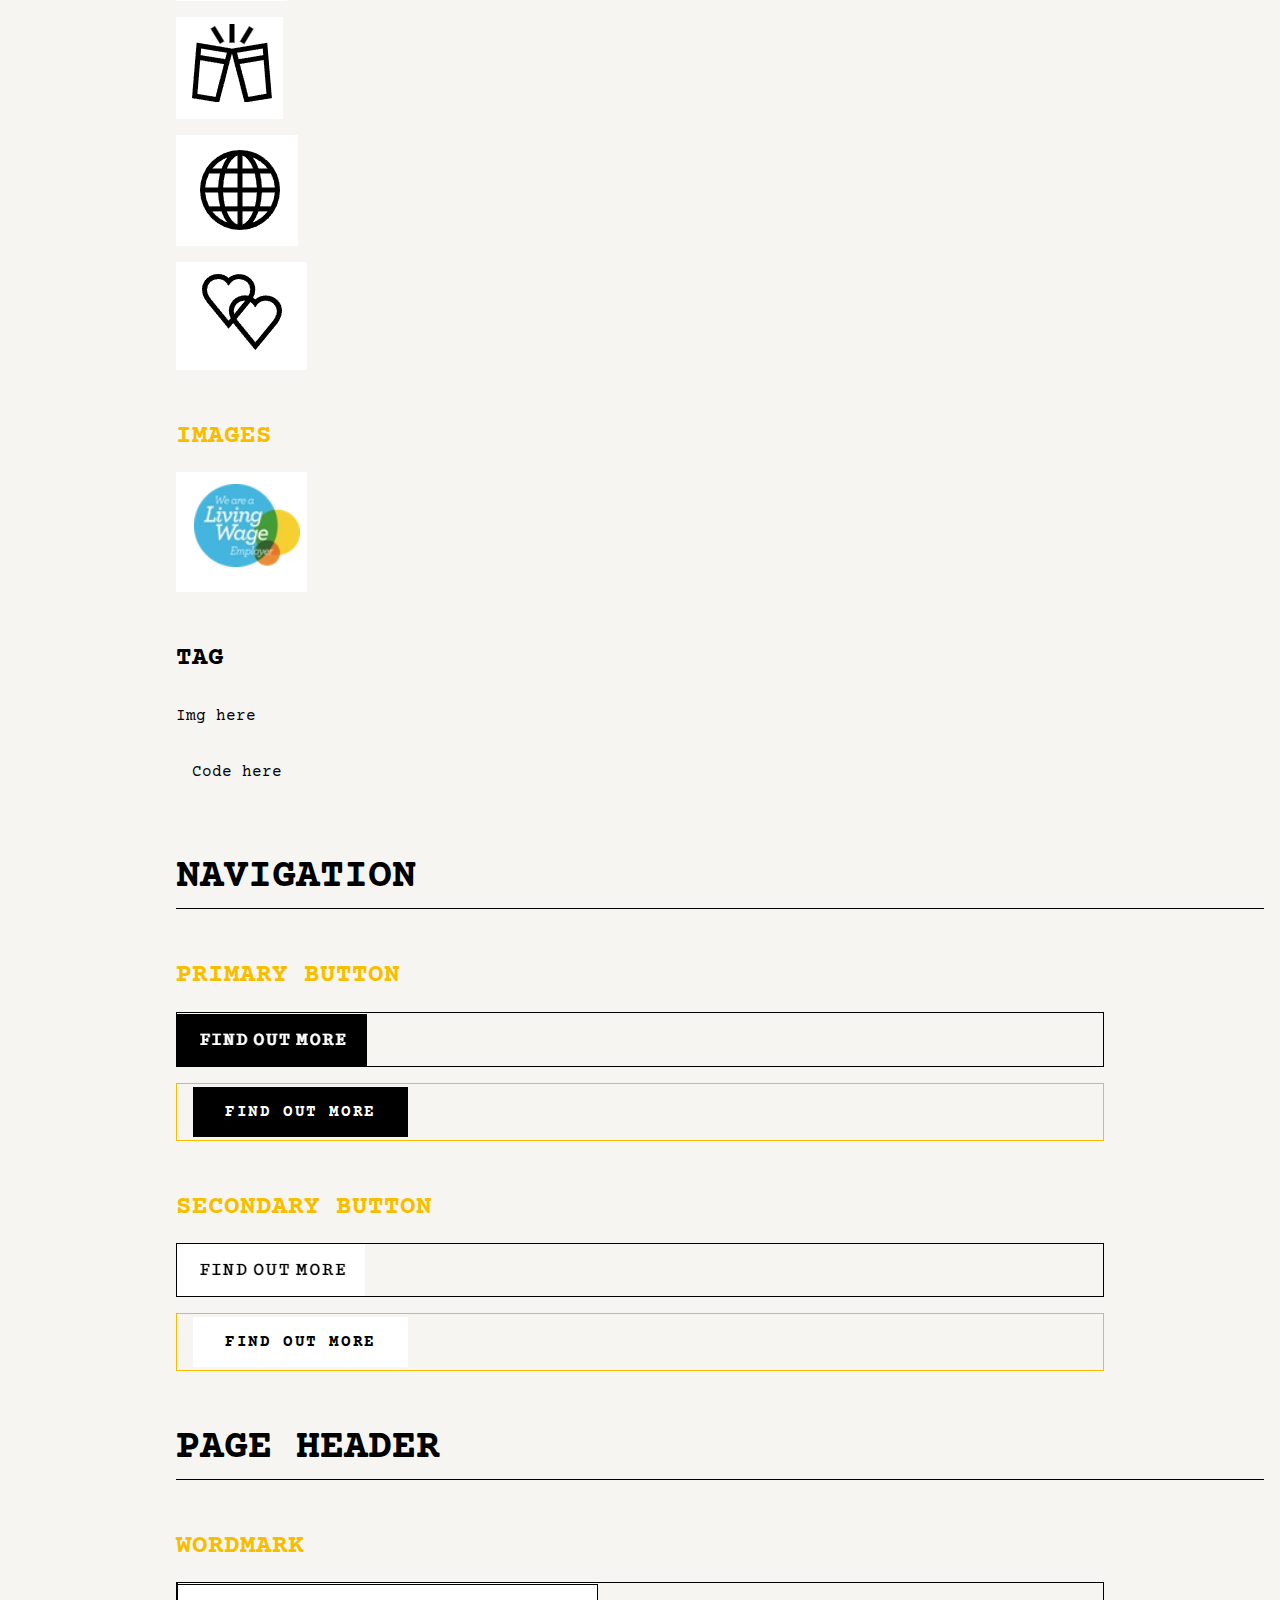
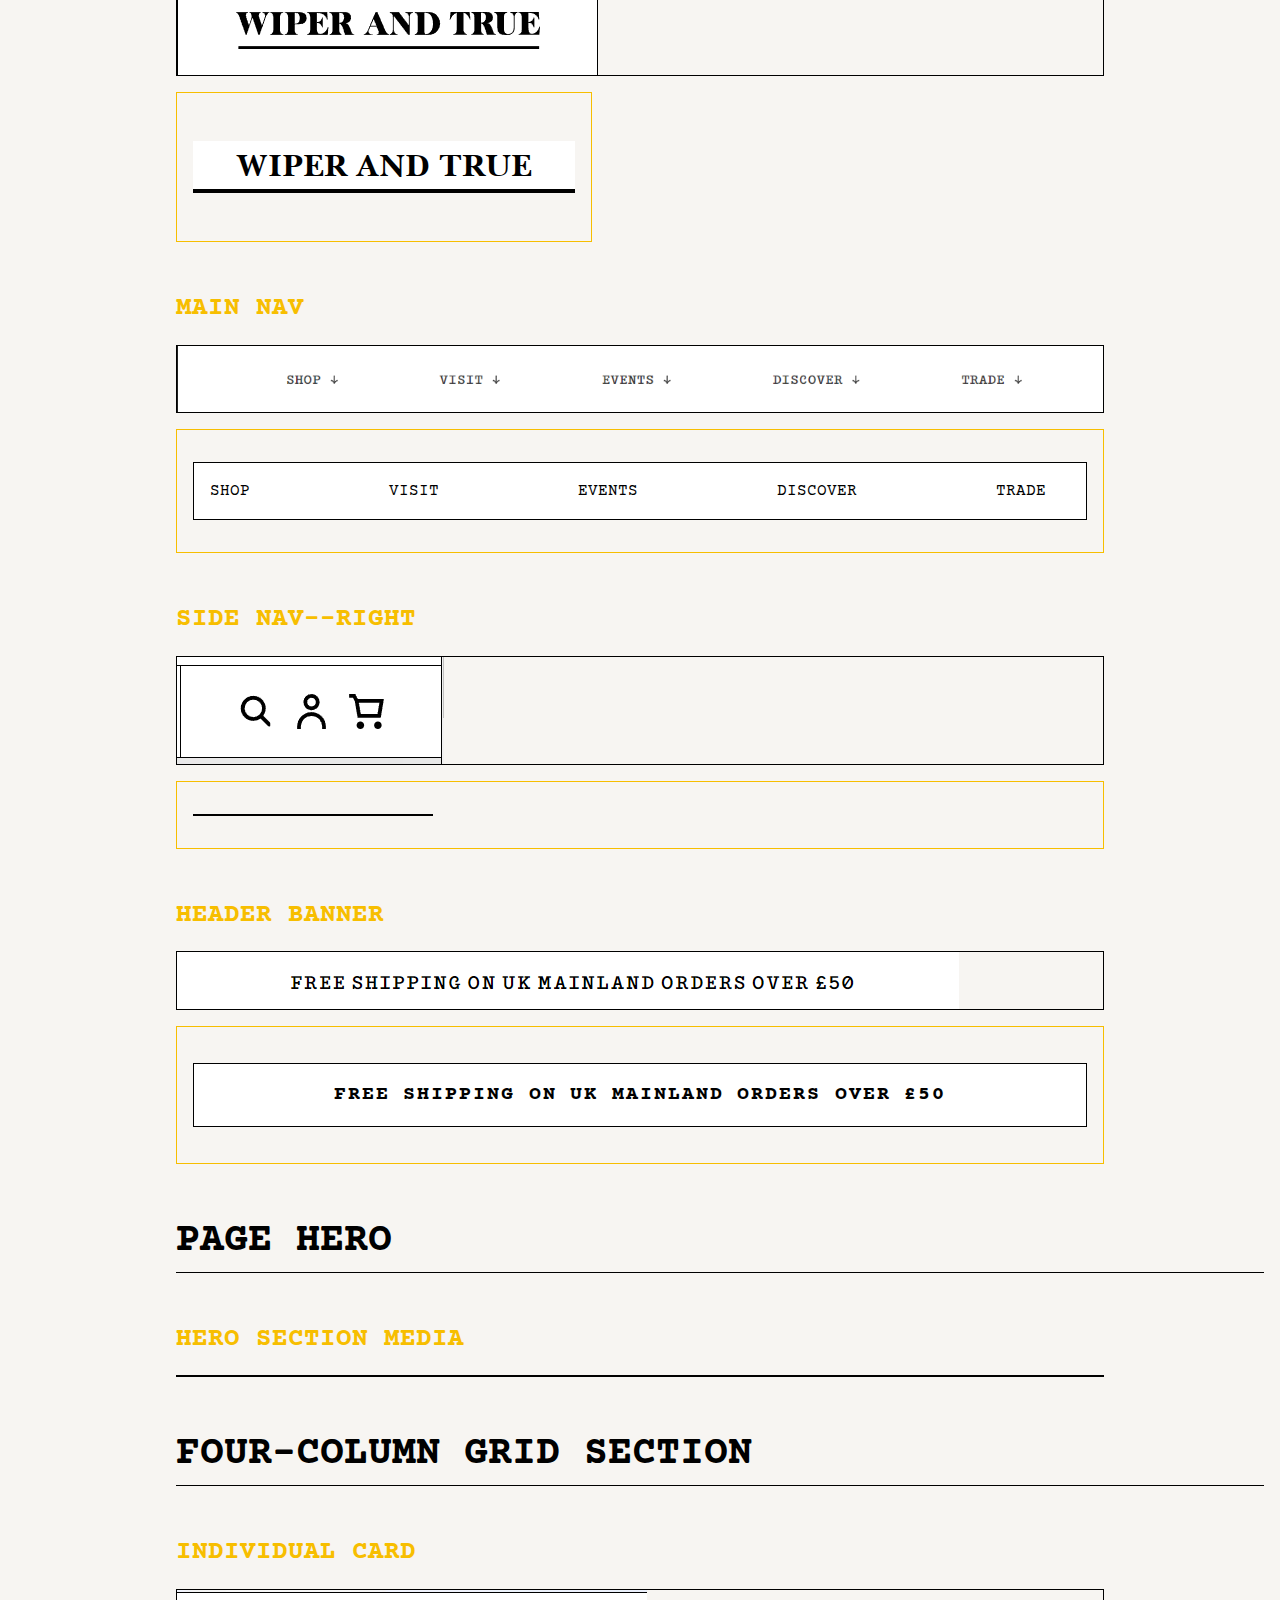
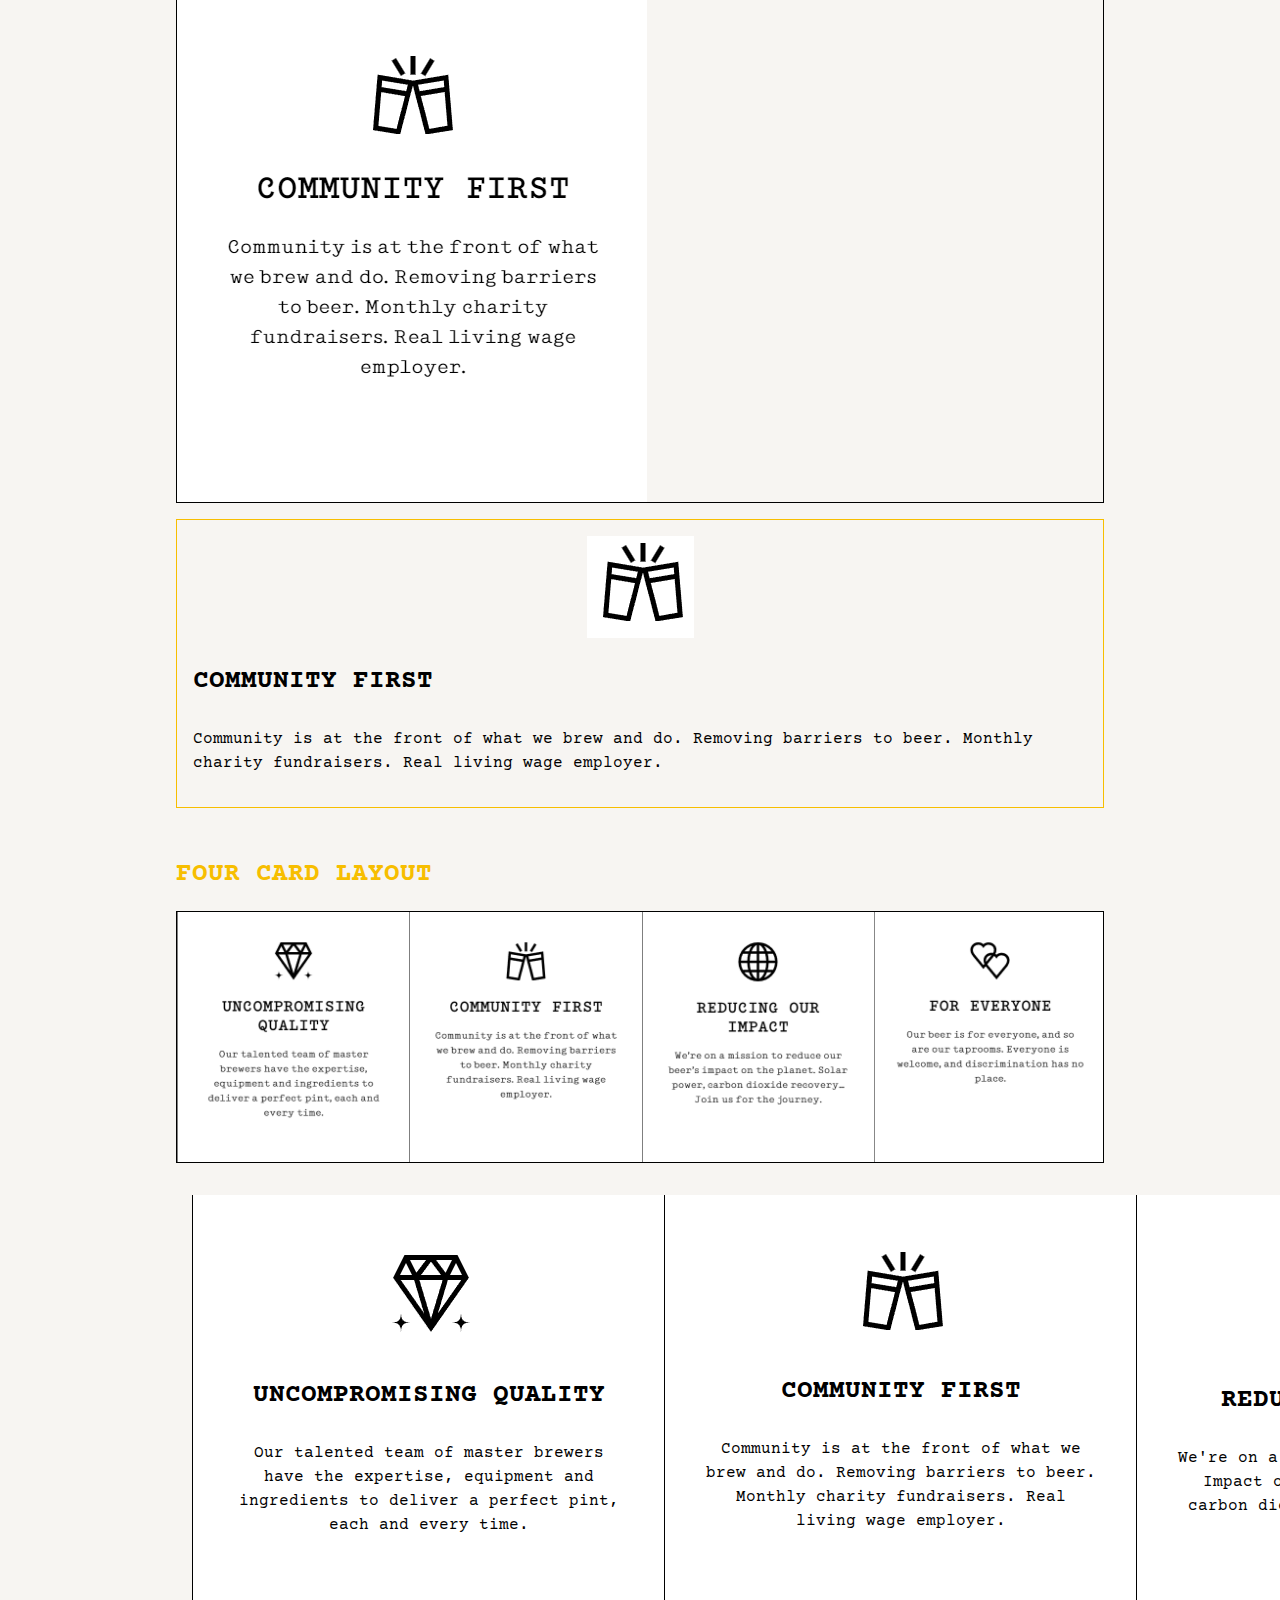
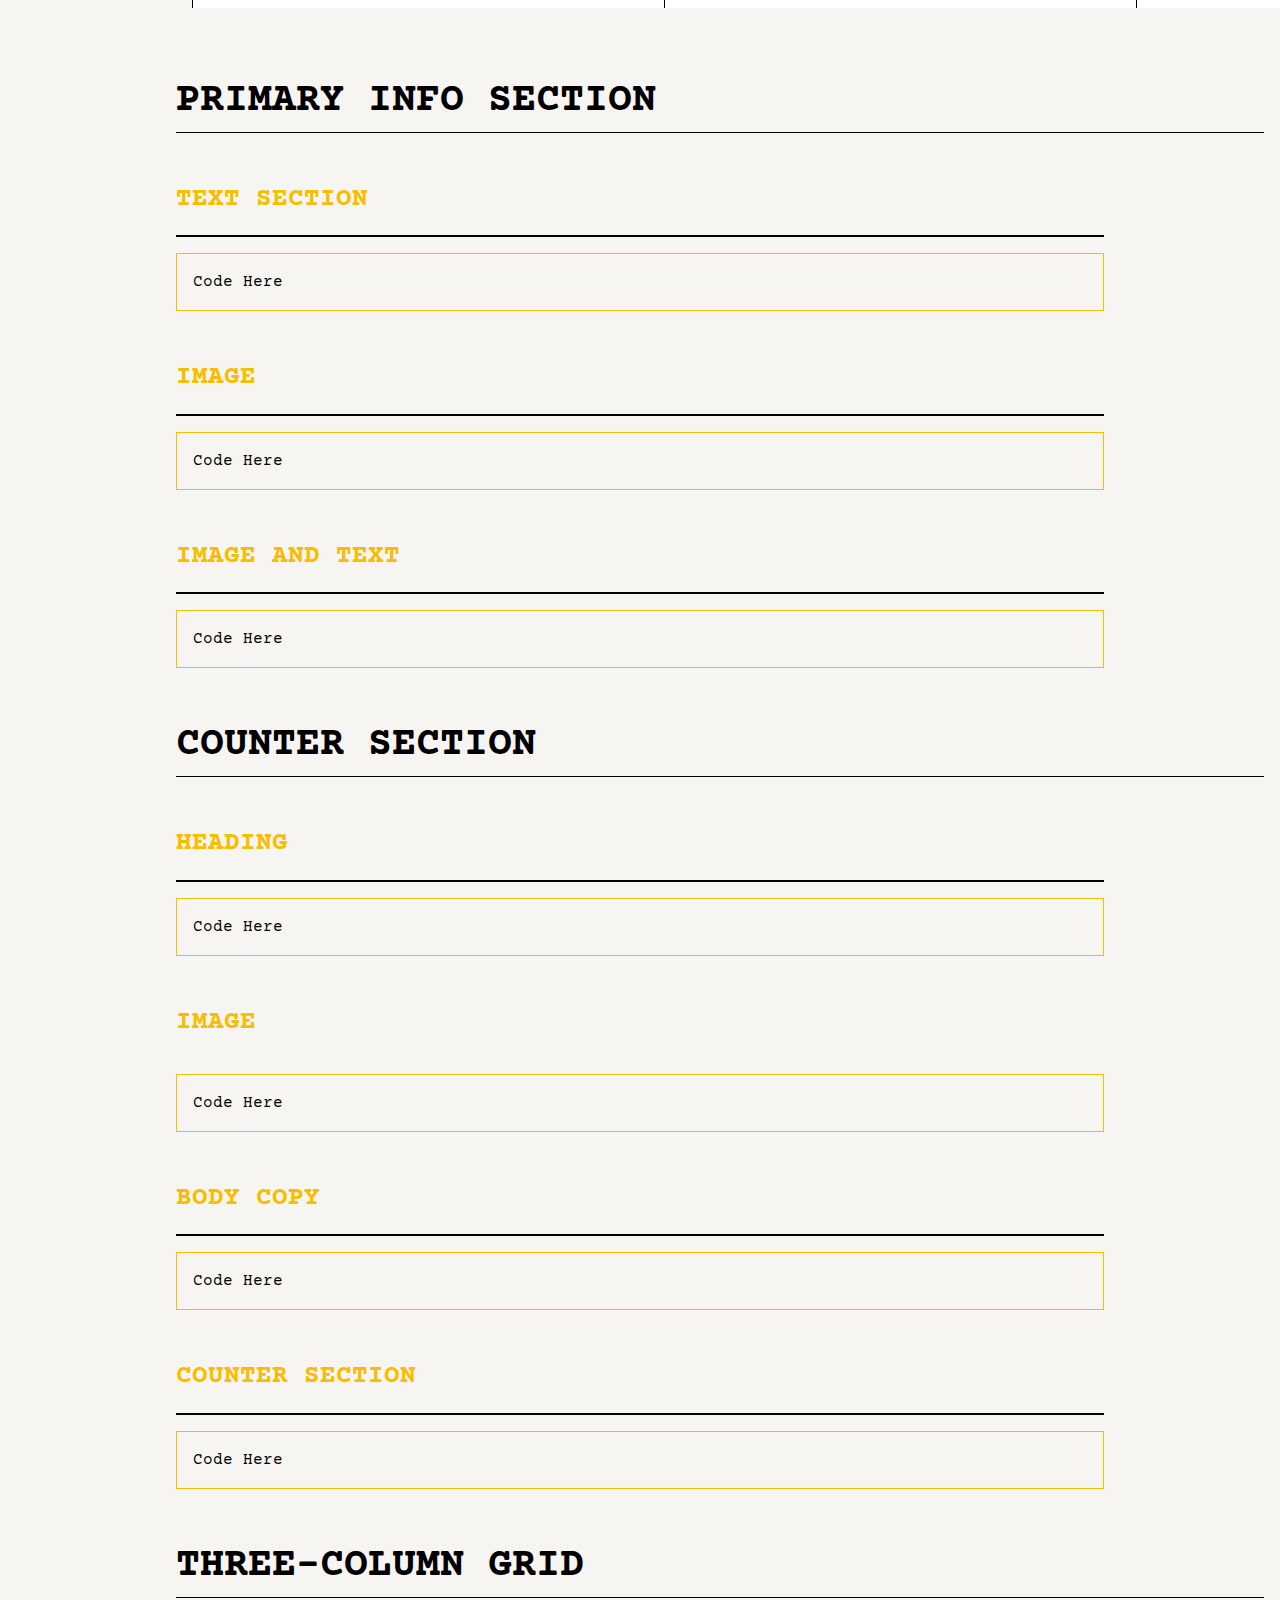
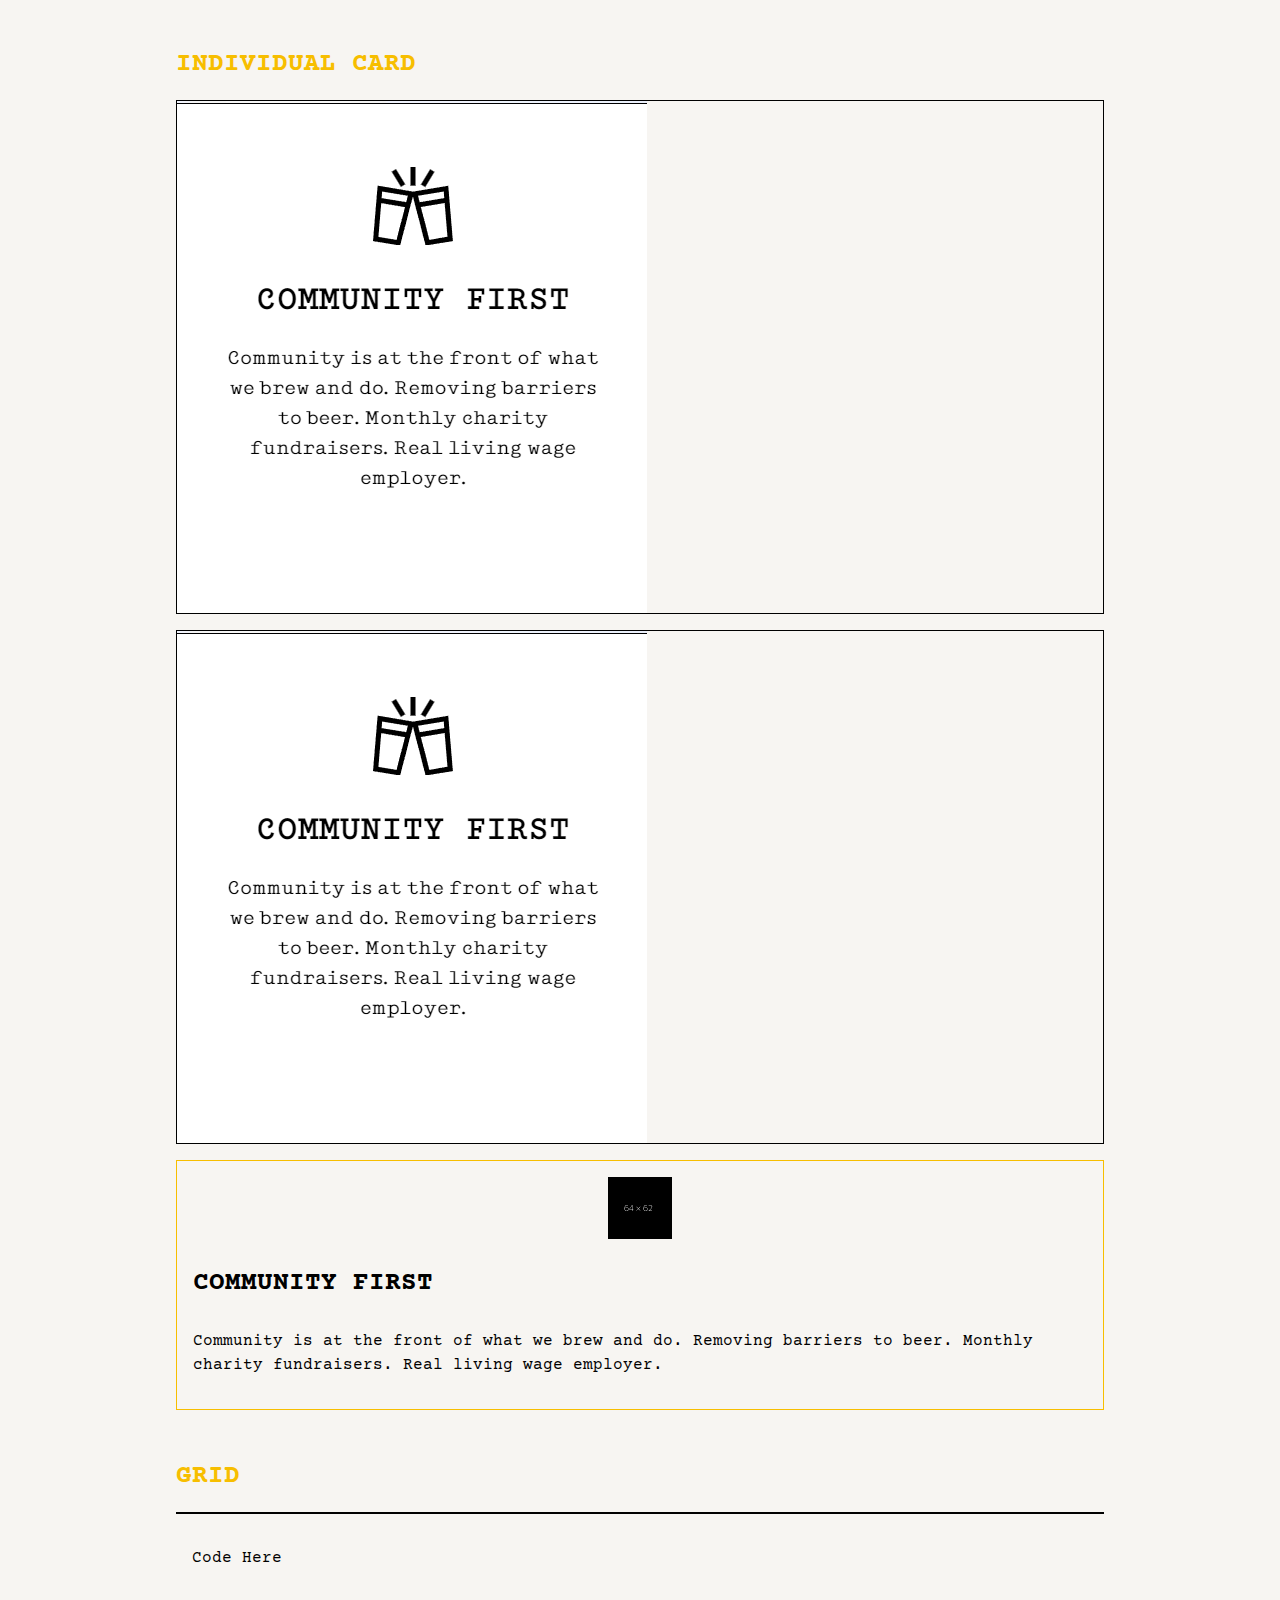
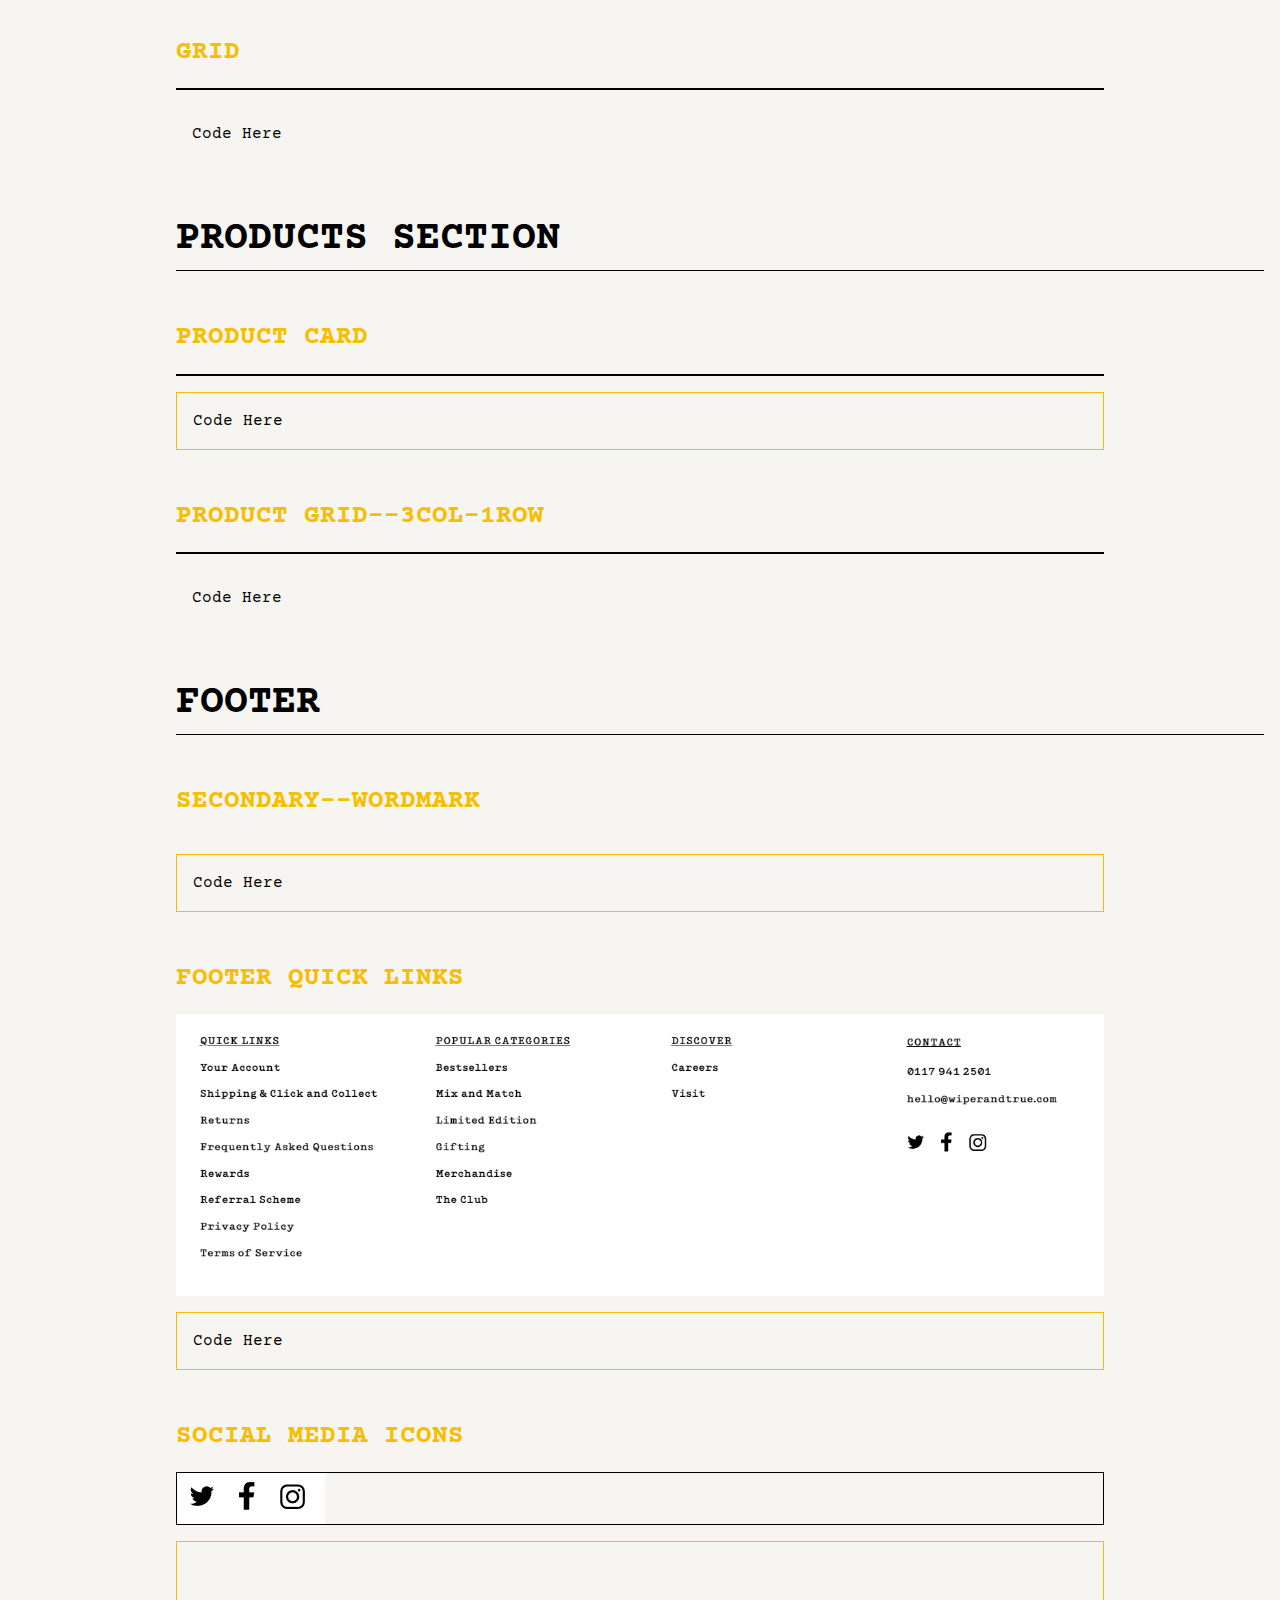
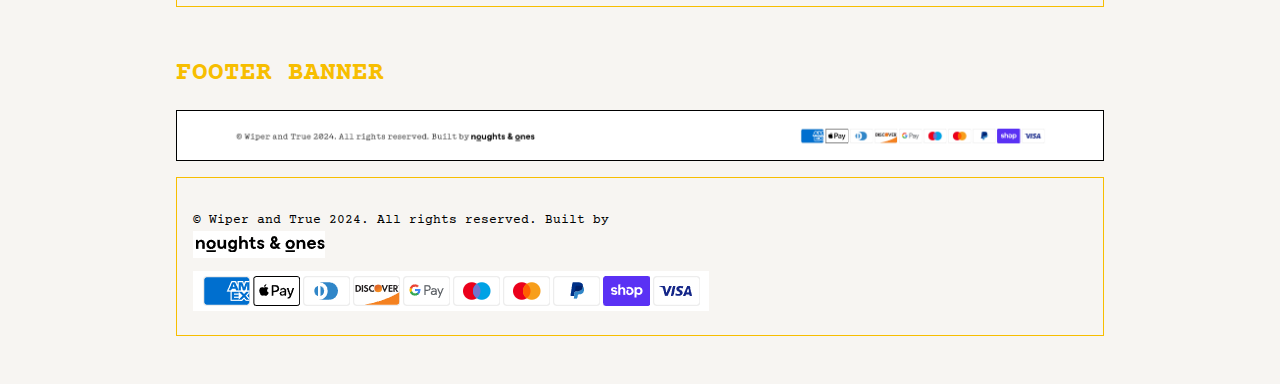
==== commit caa518df: "social media section completed" ====
--- a/components/index.html
+++ b/components/index.html
@@ -414,7 +414,10 @@
                 <img src="img/footer-sm-icons.png" srcset="img/footer-sm-icons.png" alt="social media icons">
             </div>
             <div class="component__code component__code--outlined">
-                Code Here
+                <ul class="social-media">
+                <li><a href="#"><i class="fa-brands fa-twitter"></i></a></li>
+                <li><a href="#"><i class="fa-brands fa-facebook-f"></i></a></li>
+                <li><a href="#"><i class="fa-brands fa-instagram"></i></a></li>
             </div>
         </article>
 
--- a/components/main.css
+++ b/components/main.css
@@ -34,7 +34,7 @@
     box-sizing: inherit;
   }
 
-  </* typography */
+  /* typography */
 
   h1, h2, h3, h4 {
     text-transform: uppercase;
@@ -212,6 +212,16 @@
     width: 120rem;
   }
 
+  .social-media {
+    list-style-type: none;
+    padding: 0;
+    display: flex;
+  }
+
+  .social-media li {
+    padding: 0 0.75rem;
+  }
+
   .footer-banner-container {
     display: flex;
     font-size: smaller;
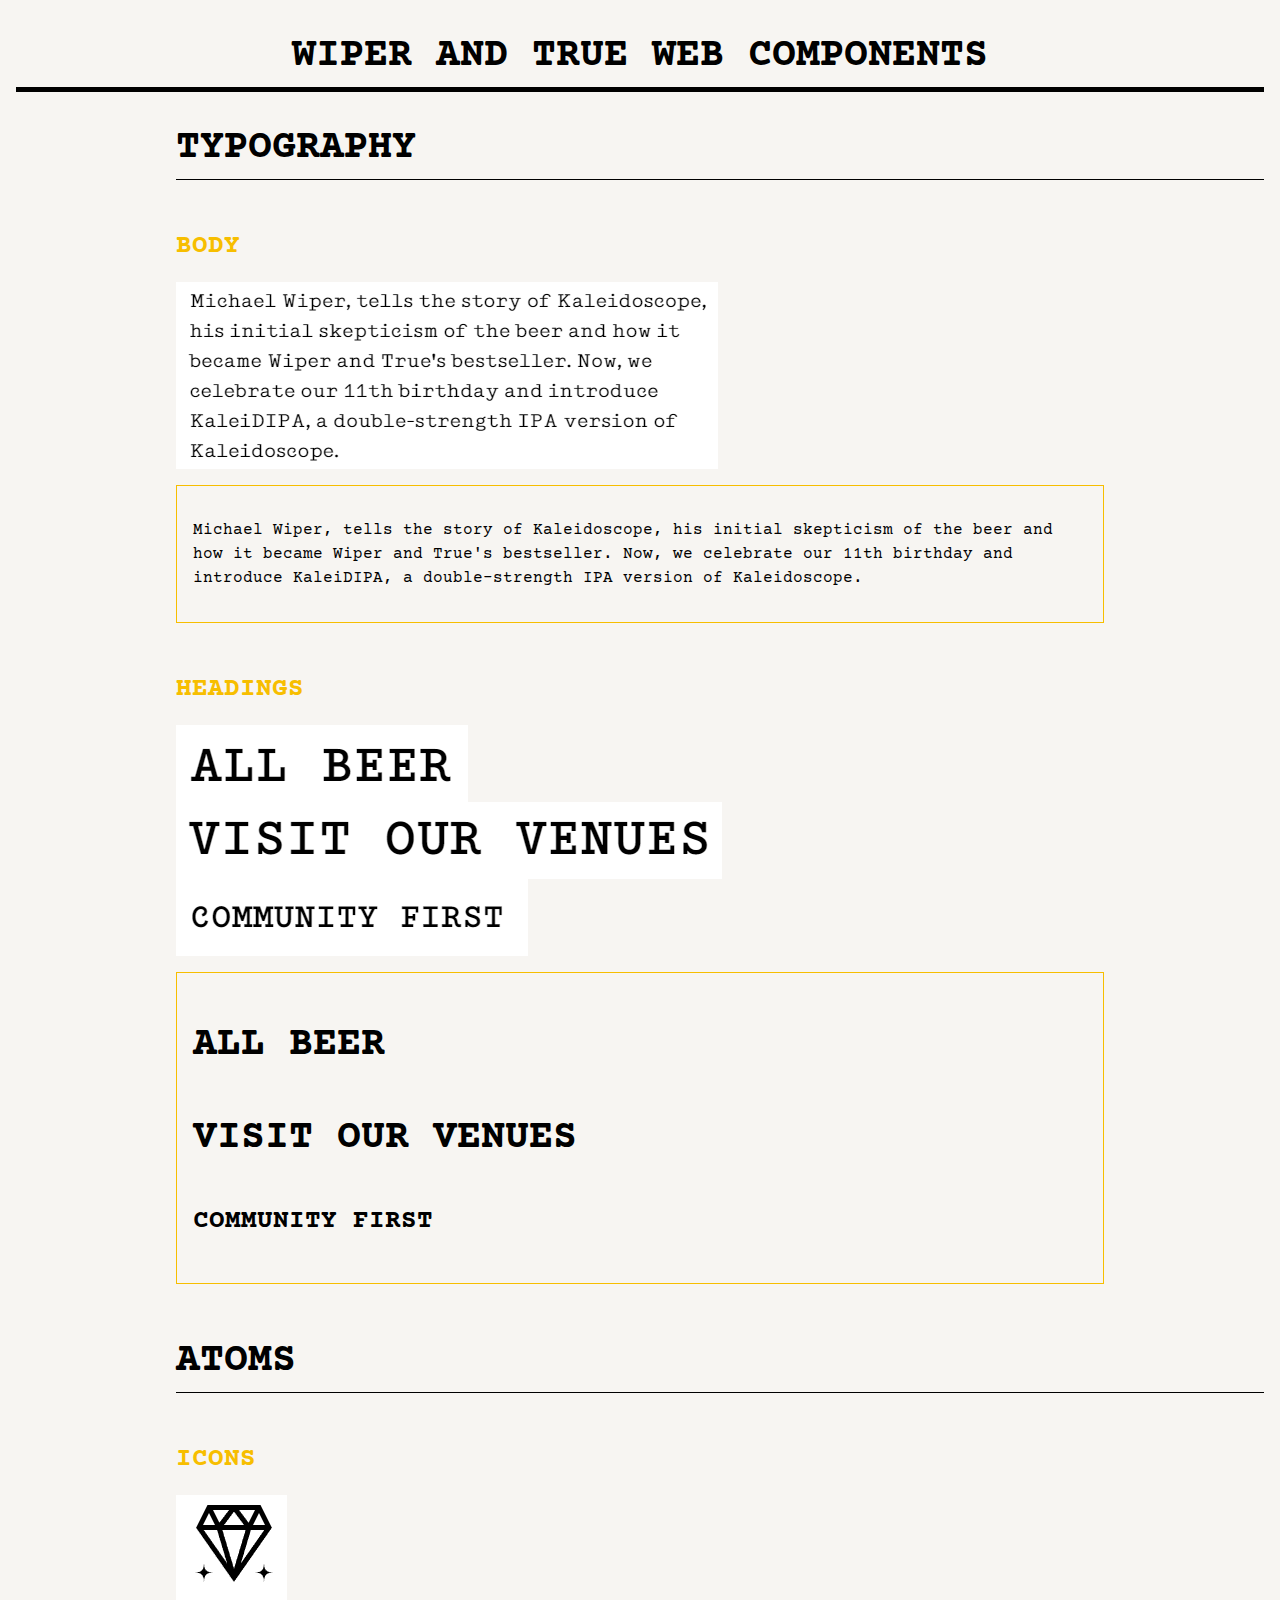
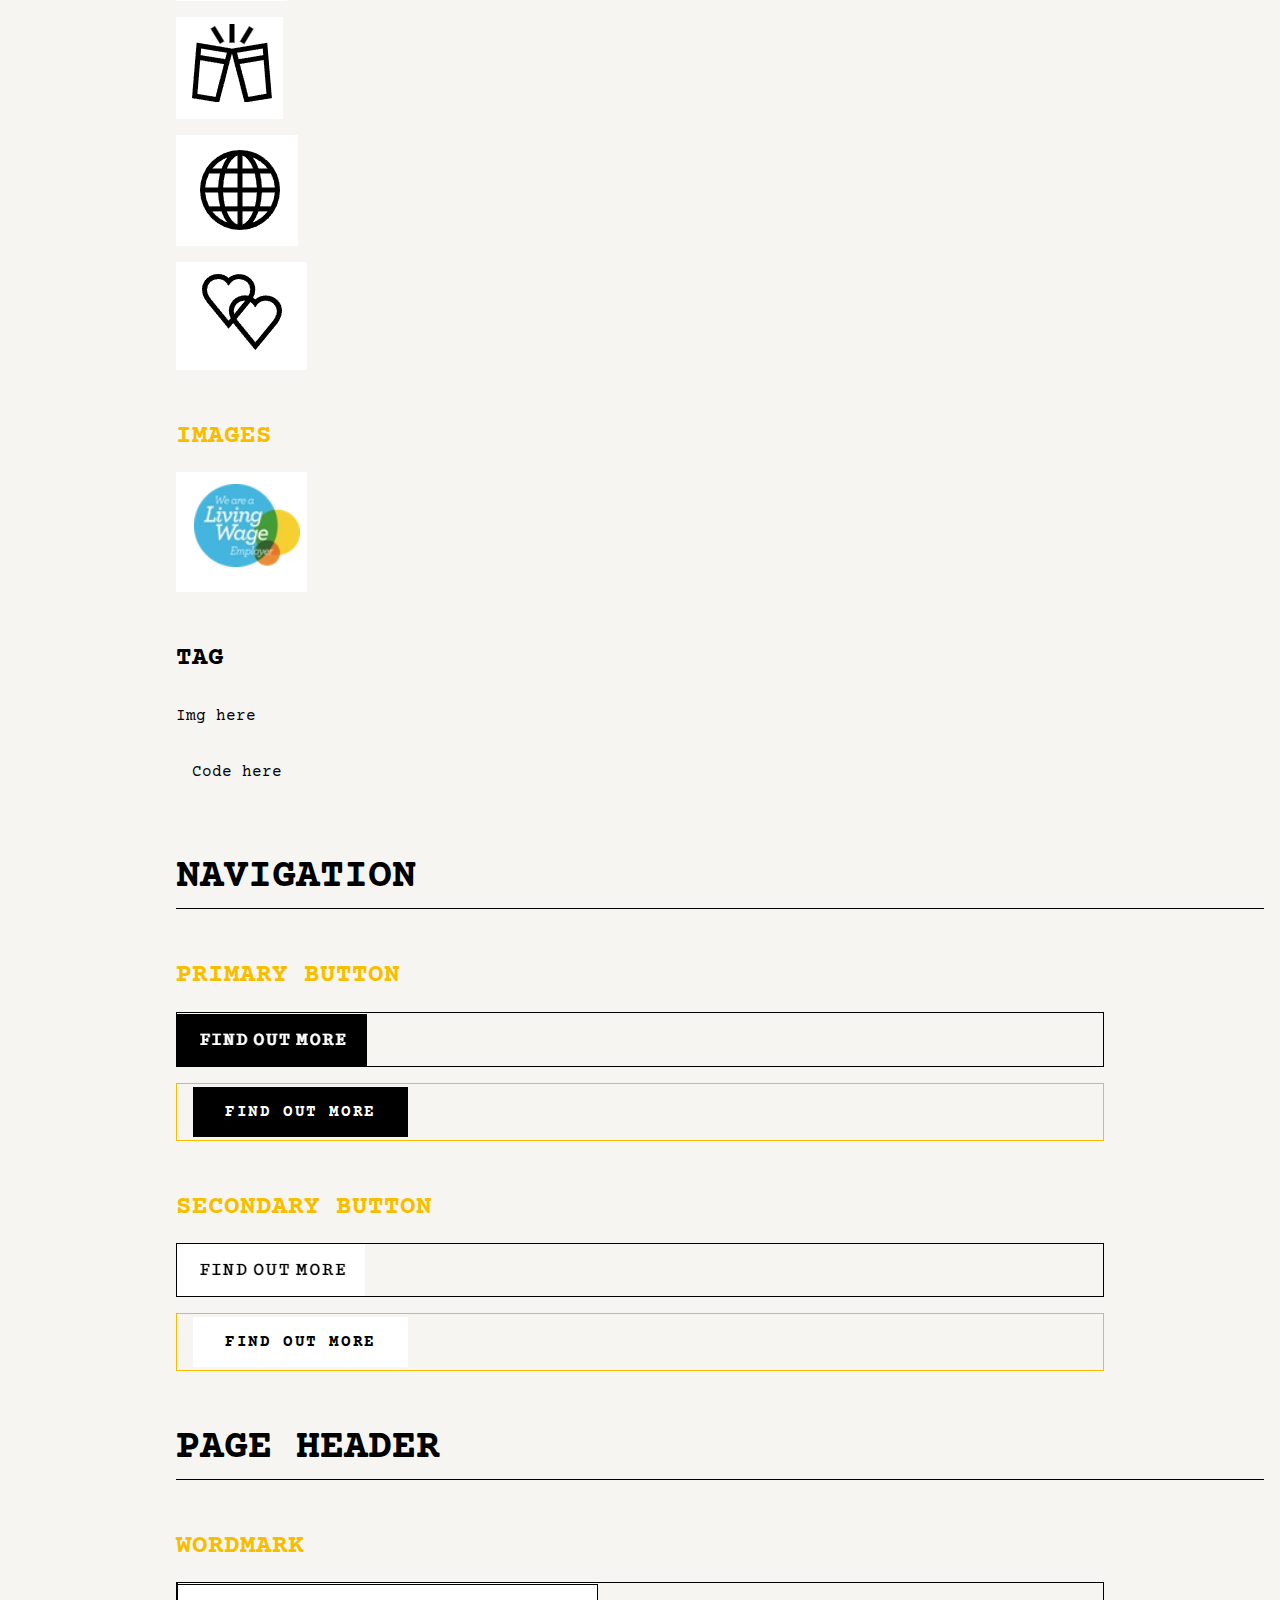
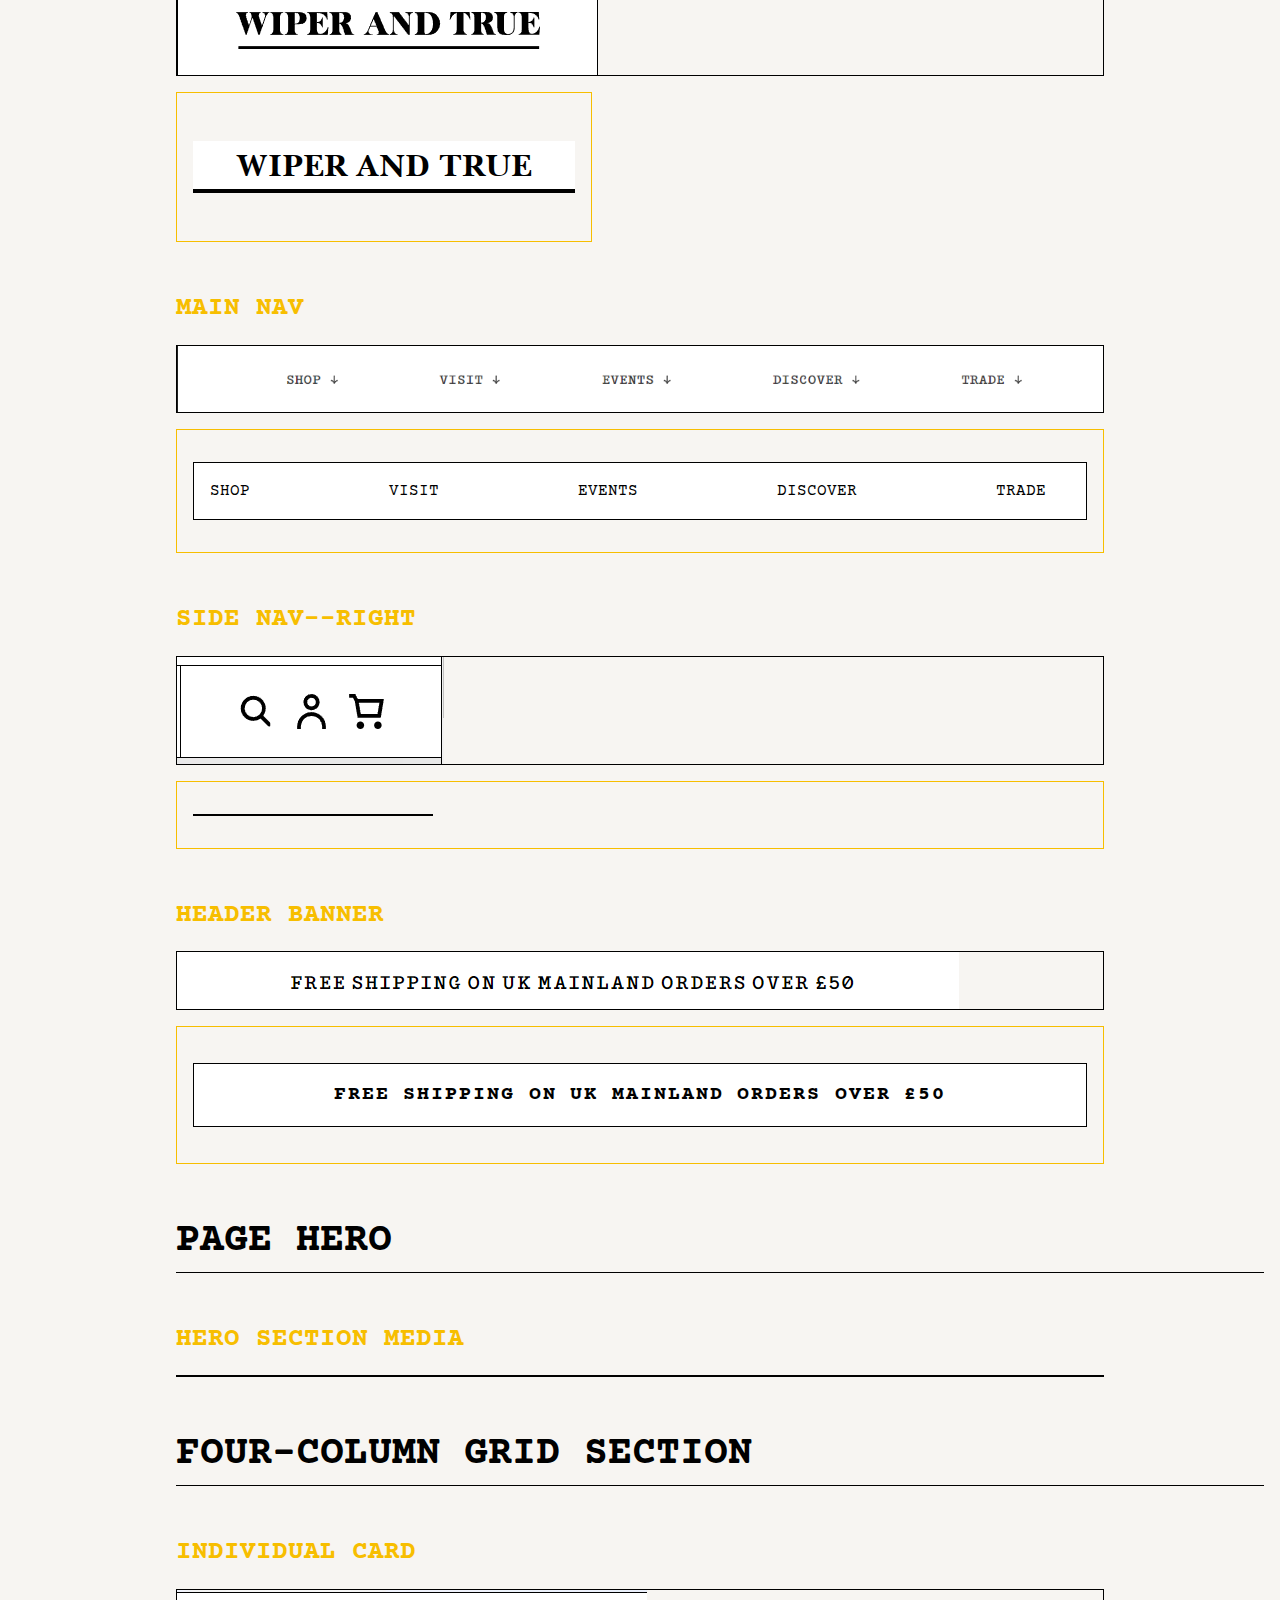
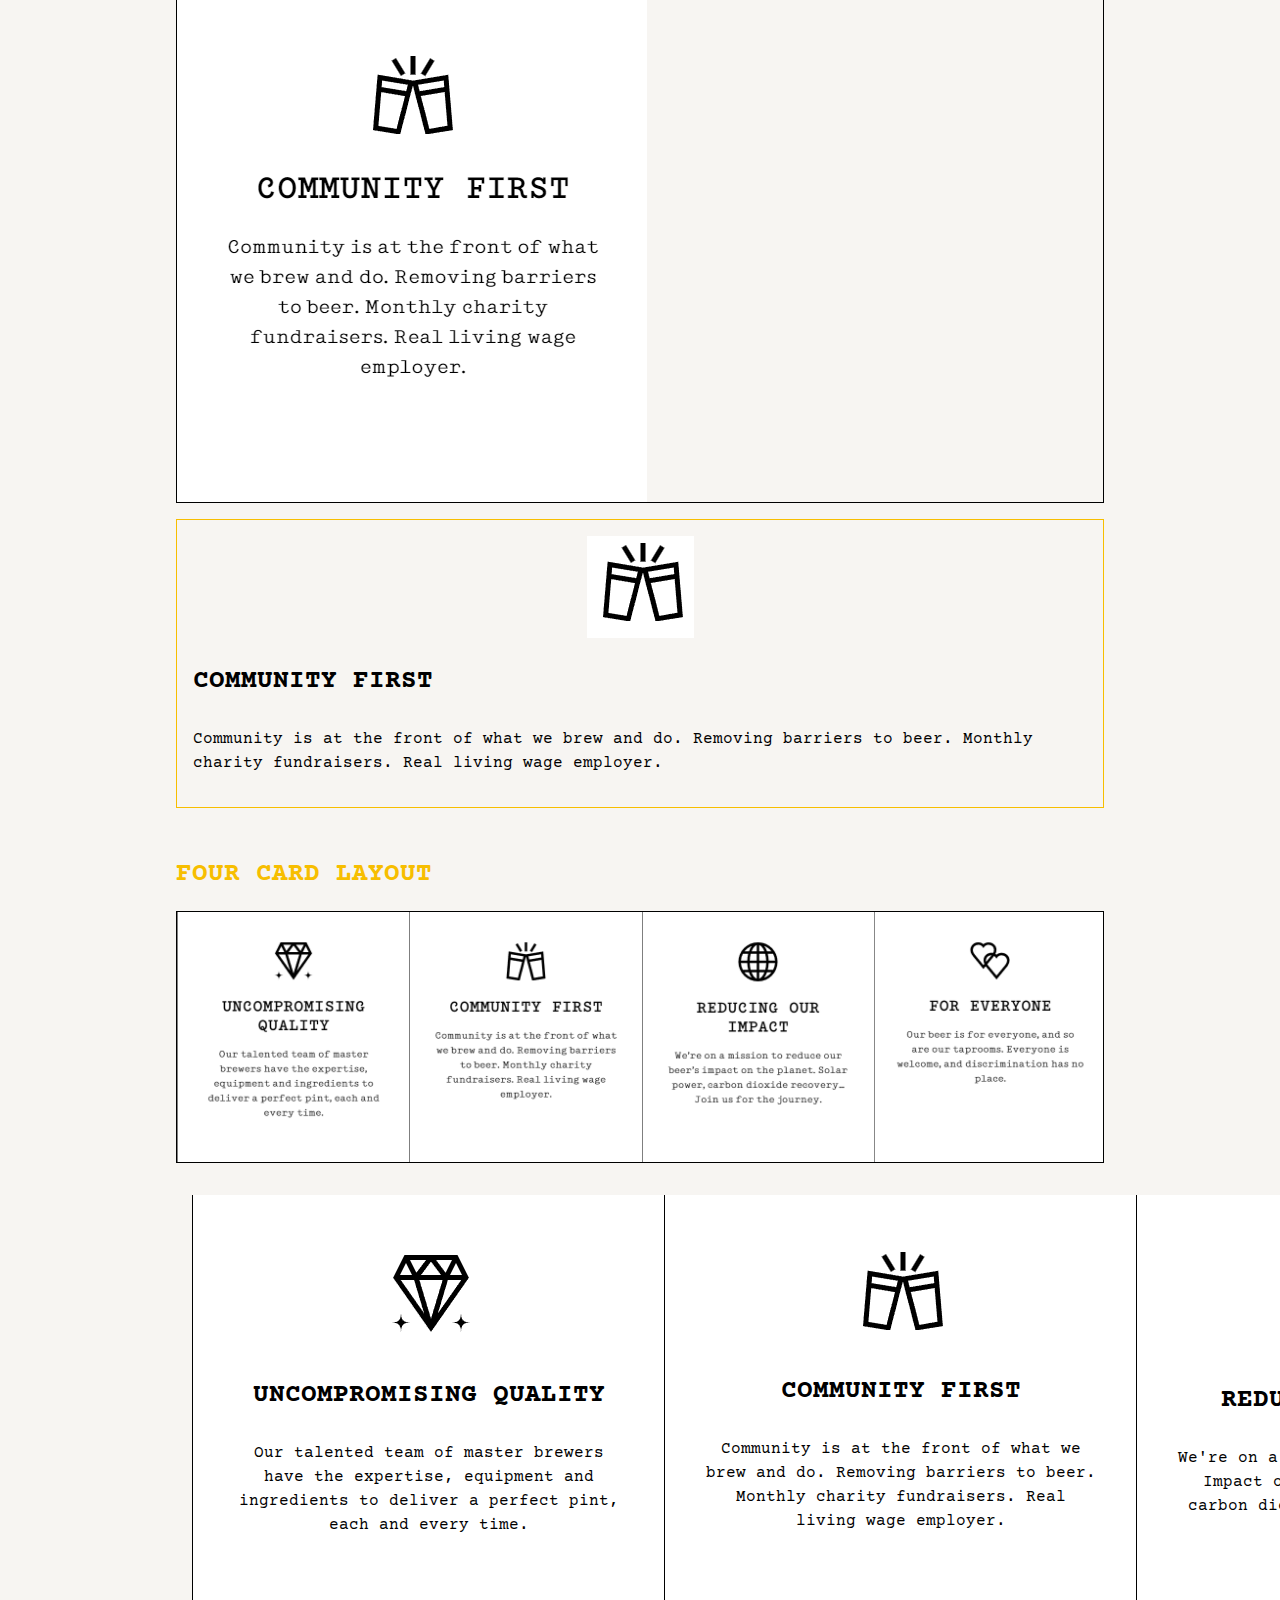
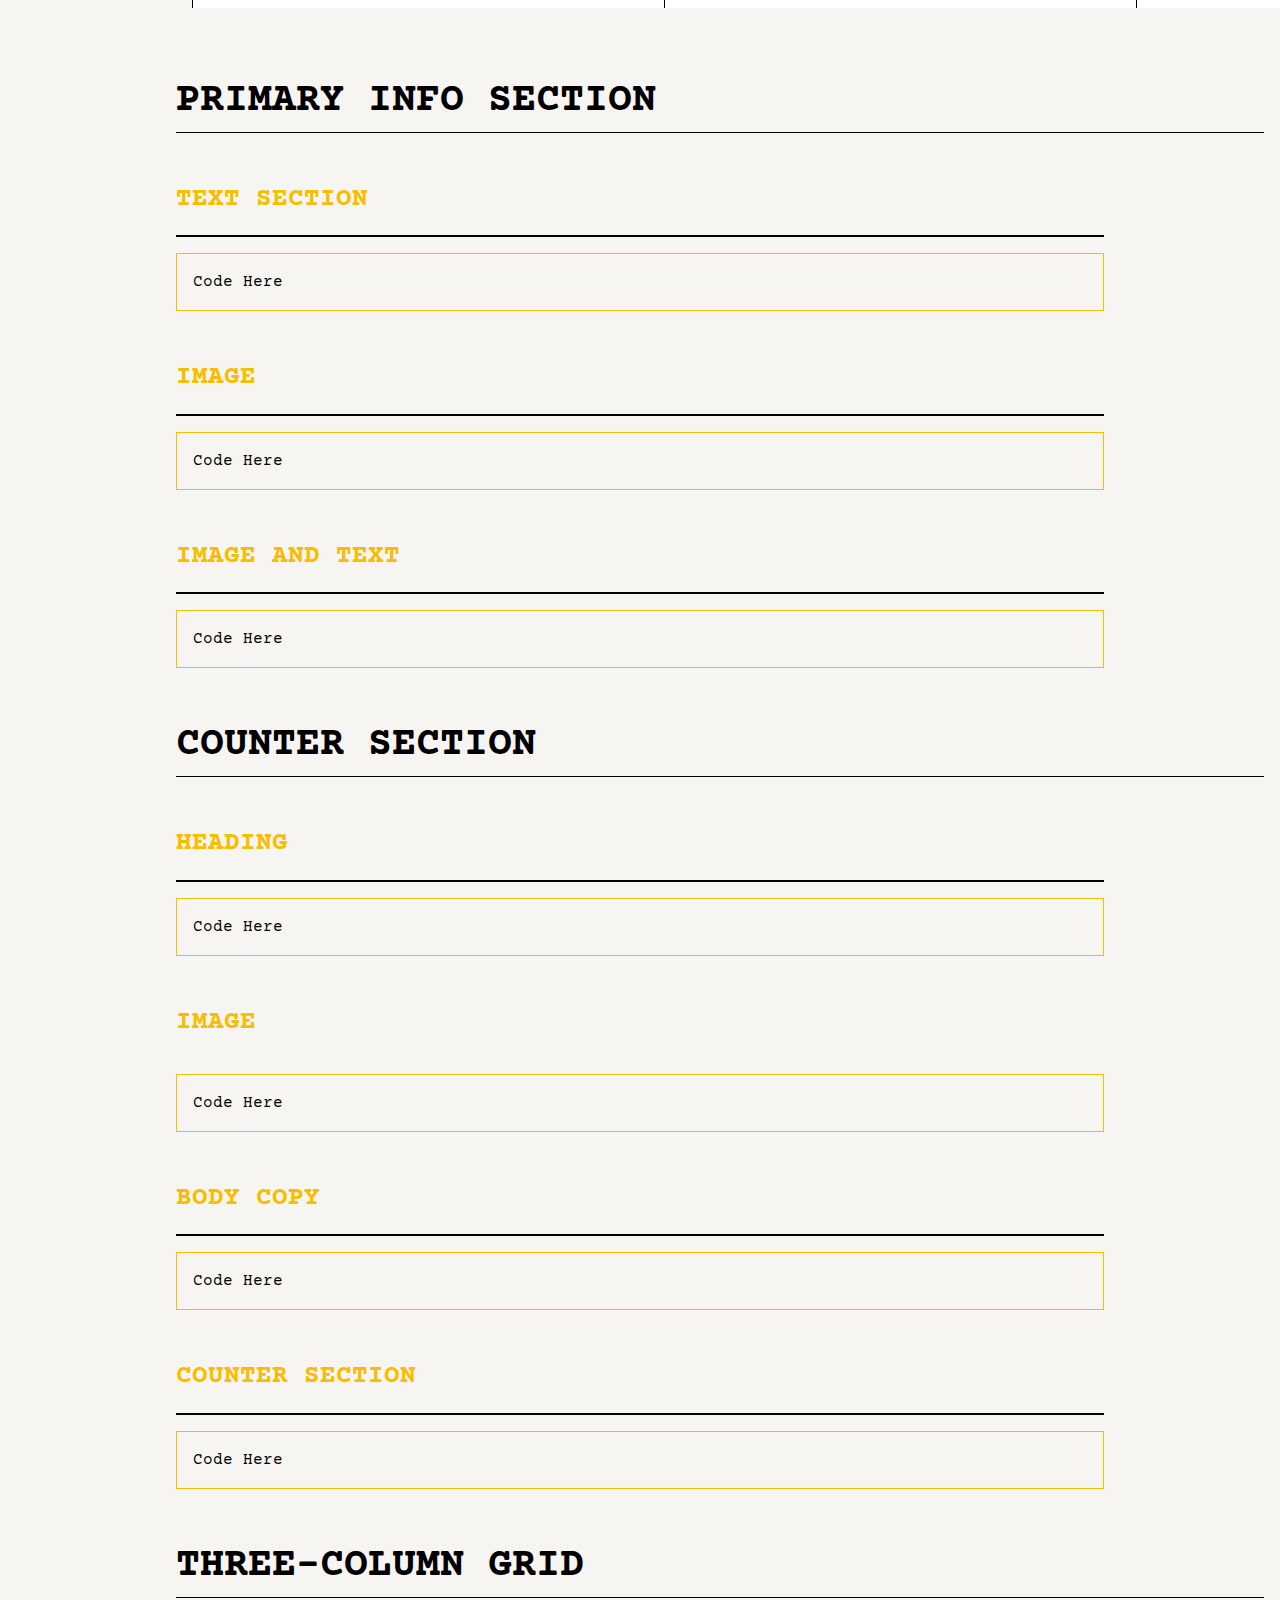
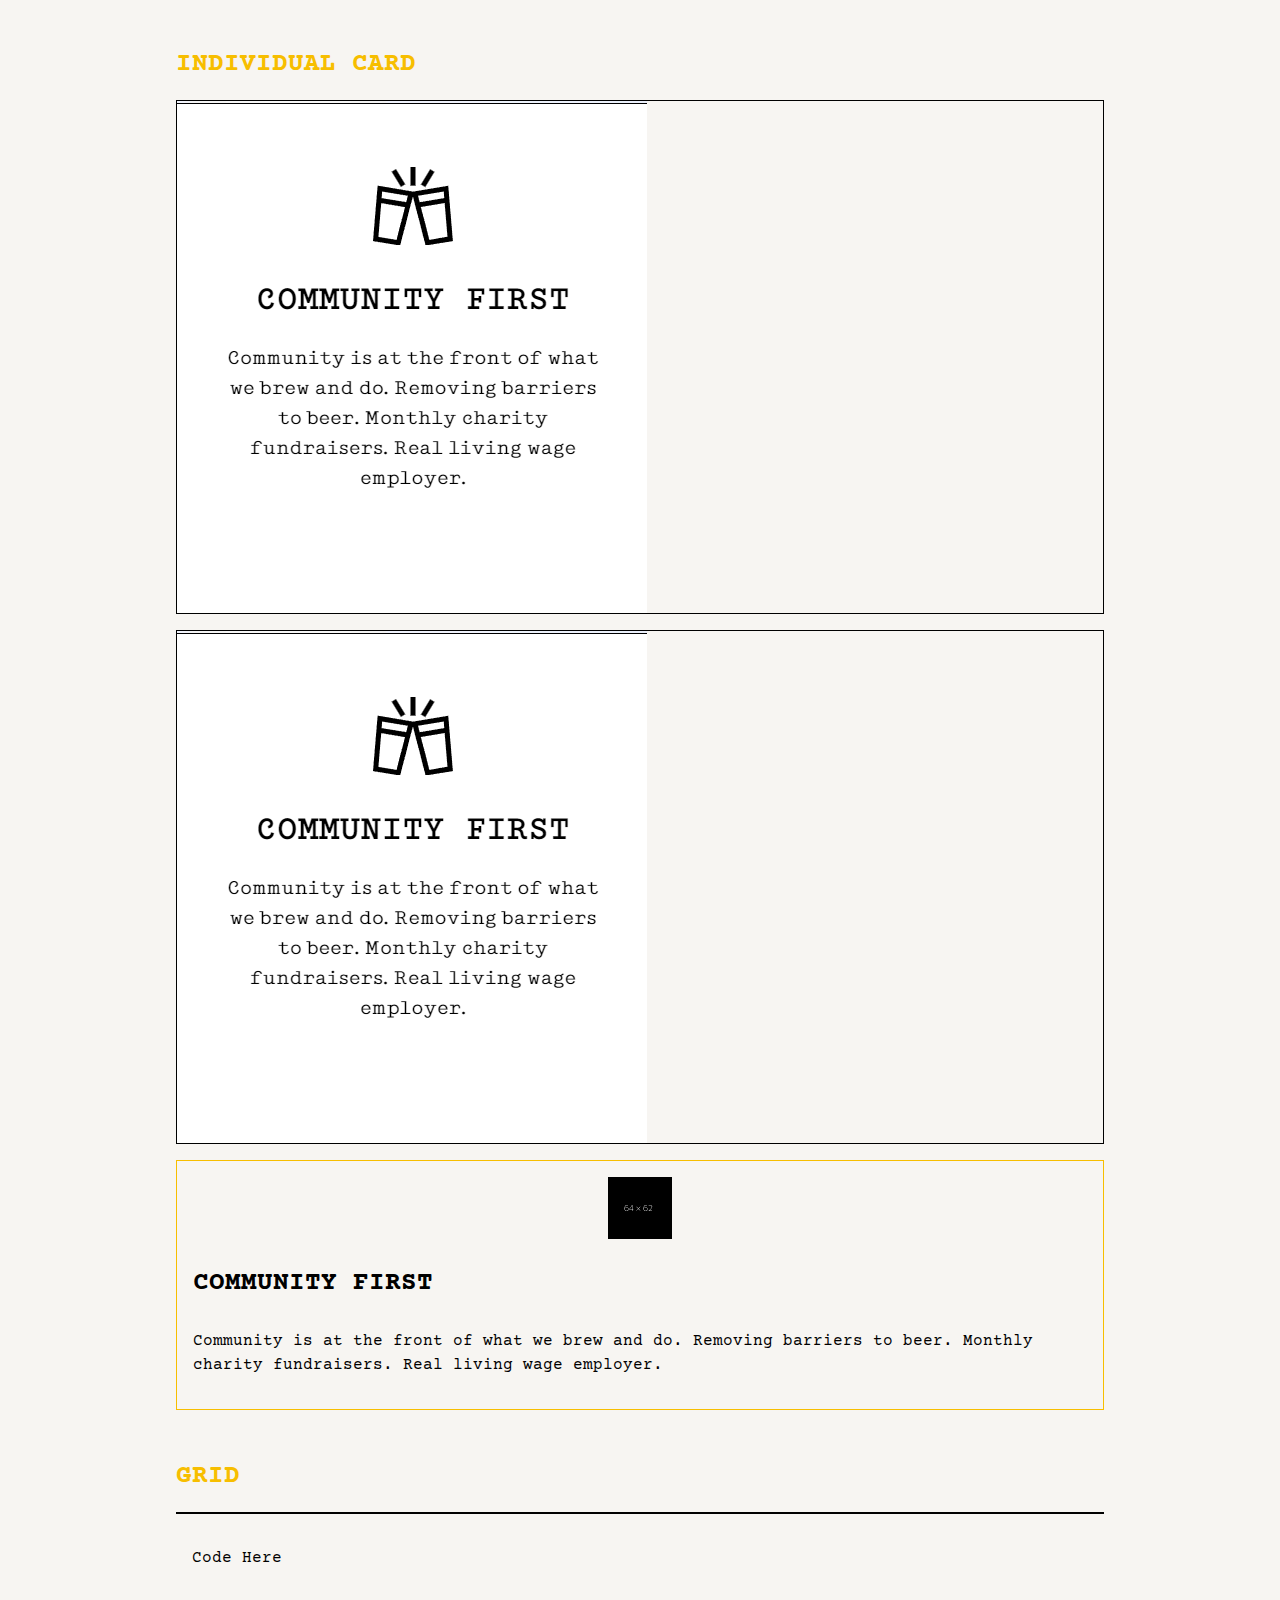
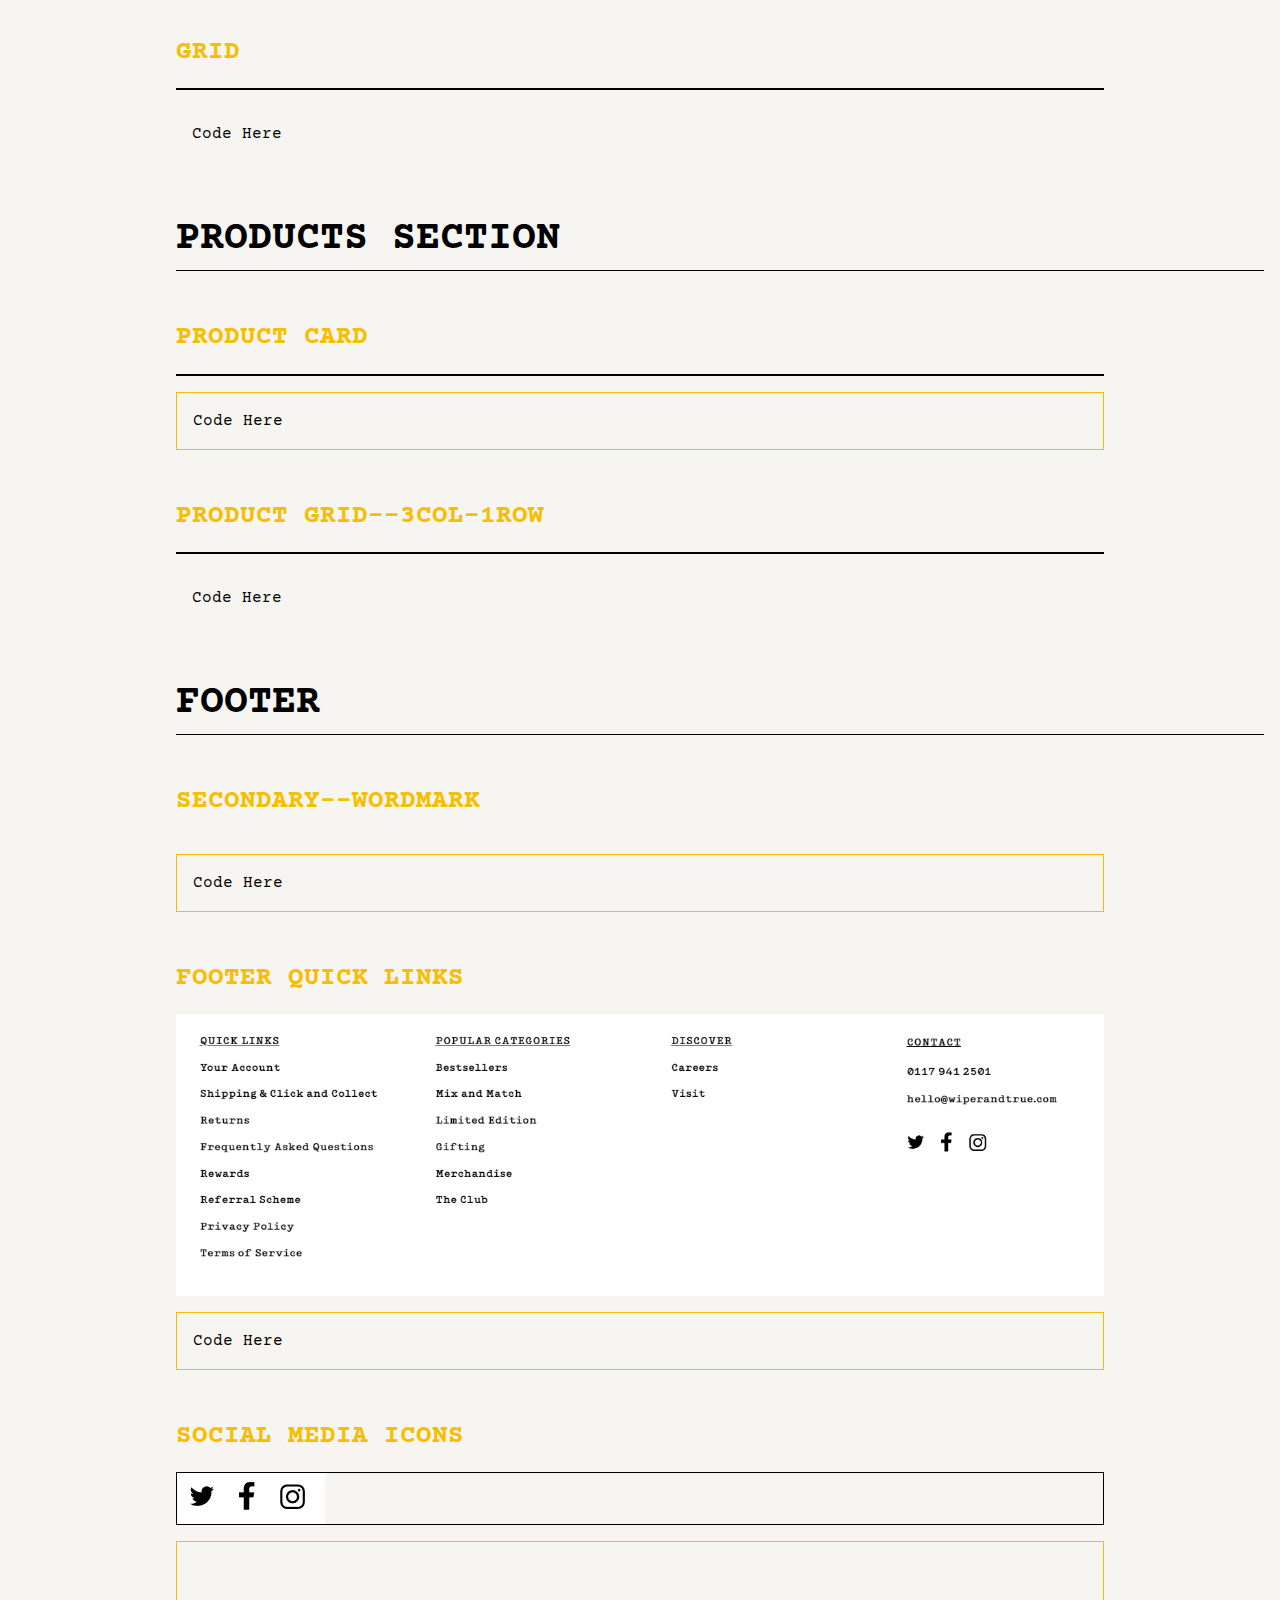
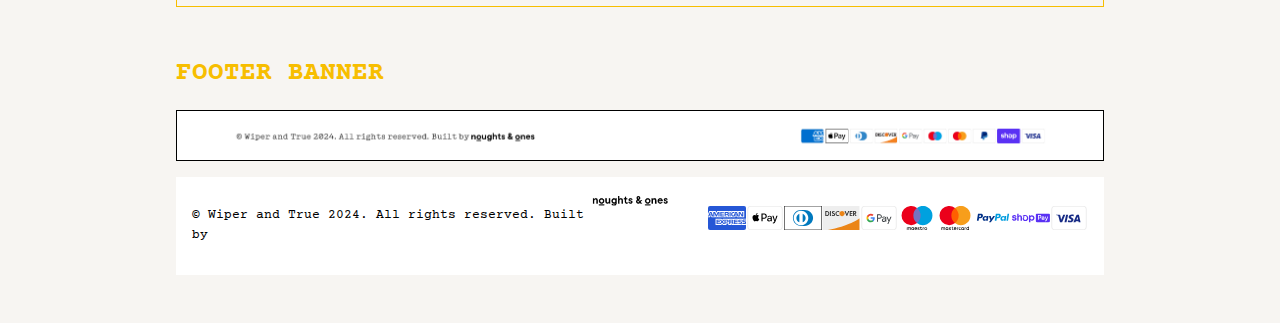
==== commit 3a07b63d: "footer banner" ====
--- a/components/index.html
+++ b/components/index.html
@@ -421,19 +421,241 @@
             </div>
         </article>
 
+        <!-- footer -->
+
         <article class="component">
             <h3 class="component__name">Footer Banner</h3>
             <div class="component__img component__img--outlined">
                 <img src="img/footer-banner--bottom.png" srcset="img/footer-banner--bottom.png 2x" alt="footer banner">
             </div>
-            <div class="component__code component__code--outlined">
-                <div class="footer-banner-container">
-                    <p>© Wiper and True 2024. All rights reserved. 
-                        Built by <a class="footer-link"><img id="footer-link__img" src="img/footer-link-img.png" alt="#"></a></p>
+
+            <!-- footer banner -->
+            <div class="component__code footer-banner__container">
+                <div class="footer-banner__text">
+                    <p>© Wiper and True 2024. All rights reserved. Built by</p>
+                    <a class="footer-link"><img id="footer-link__img" src="img/footer-link-img.png" alt="#">
+                    </a>
                 </div>
-                <div class="payment__icons">
-                    <img class="payment-icons__image" src="img/payment__icons.png" alt="payment">
-                </div>
+
+                <!-- footer social media -->
+                <ul class="social-media__list">
+                    <li>
+                        <svg height="24" viewBox="0 0 750 471" width="38" xmlns="http://www.w3.org/2000/svg">
+                        <g fill="none"><rect fill="#2557d6" height="471" rx="40" width="750"/><g fill="#fff">
+                        <path d="m.002688 221.18508h36.024161l8.12273-19.51002h18.185017l8.101446 19.51002h70.880328v-14.91599l6.32685 
+                        14.97957h36.79572l6.32685-15.20212v15.13854h176.15122l-.0825-32.02567h3.40819c2.38654.0822 3.0836.30203 3.0836 
+                        4.22575v27.79992h91.10602v-7.45535c7.3485 3.92107 18.77832 7.45535 33.81854 7.45535h38.32822l8.20255-19.51002h18.18501l8.02164 
+                        19.51002h73.86016v-18.53239l11.18506 18.53239h59.18711v-122.50719h-58.57518v14.46825l-8.20255-14.46825h-60.10501v14.46825l-7.53208-14.46825h-81.1874c-13.59021 
+                        0-25.53618 1.88901-35.18607 7.15332v-7.15332h-56.02636v7.15332c-6.1406-5.42592-14.5081-7.15332-23.81213-7.15332h-204.68587l-13.73389 
+                        31.64151-14.1037-31.64151h-64.471v14.46825l-7.082446-14.46825h-54.983406l-25.533521 58.24656v64.26063h.0026zm227.396882-17.67072h-21.61485l-.0798-68.79372-30.57264 
+                        68.79372h-18.51228l-30.65246-68.85466v68.85466h-42.883113l-8.101446-19.59214h-43.899457l-8.183924 19.59214h-22.899553l37.756194-87.83744h31.325589l35.8592 
+                        83.16394v-83.16394h34.41186l27.5928 59.58714 25.34728-59.58714h35.1036v87.83744zm-159.622356-37.82149-14.430949-35.01681-14.348471 35.01681zm245.642256 
+                        37.82149h-70.43336v-87.83744h70.43336v18.29129h-49.34831v15.83269h48.16435v18.00516h-48.16435v17.54153h49.34831zm99.25581-64.18115c0 
+                        14.00461-9.38651 21.24005-14.85665 23.41254 4.61343 1.74859 8.55374 4.83776 10.42945 7.39706 2.97717 4.36883 3.49067 8.27135 3.49067 
+                        16.11616v17.25539h-21.26597l-.0798-11.07704c0-5.28552.50817-12.88658-3.32838-17.11233-3.08094-3.08918-7.77686-3.75947-15.36746-3.75947h-22.63351v31.94884h-21.08238v-87.83744h48.49427c10.77532 
+                        0 18.71447.28348 25.53087 4.20721 6.67005 3.92373 10.6689 9.65168 10.6689 19.44908zm-26.65251 13.04311c-2.89737 1.75124-6.32418 
+                        1.80952-10.42944 1.80952h-25.61335v-19.51001h25.96188c3.67425 0 7.50813.16427 9.99843 1.58433 2.73507 1.27965 
+                        4.4272 4.00321 4.4272 7.76532 0 3.83895-1.60965 6.92813-4.34472 8.35084zm60.46631 51.13804h-21.51339v-87.83744h21.51339zm249.73948 
+                        0h-29.87824l-39.96447-65.92709v65.92709h-42.93898l-8.20521-19.59214h-43.79835l-7.96044 19.59214h-24.6715c-10.24853 0-23.22415-2.25727-30.57265-9.71527-7.40969-7.45799-11.26486-17.56006-11.26486-33.53316 
+                        0-13.02698 2.30405-24.93593 11.36597-34.34652 6.81638-7.01025 17.49061-10.24249 32.01999-10.24249h20.41192v18.82117h-19.98356c-7.69438 
+                        0-12.03909 1.13924-16.22418 5.20338-3.59443 3.69853-6.06078 10.69024-6.06078 19.89682 0 9.41058 1.87836 16.19564 5.79739 
+                        20.62804 3.24589 3.47599 9.14439 4.53044 14.69434 4.53044h9.46898l29.71594-69.0772h31.59165l35.69691 83.08181v-83.08181h32.10247l37.0618 
+                        61.17411v-61.17411h21.59586zm-128.15805-37.82149-14.59058-35.01681-14.51077 35.01681z"/><path d="m749.95644 343.76716c-5.12159 
+                        7.458-15.1014 11.23866-28.6118 11.23866h-40.71741v-18.83972h40.55246c4.02279 0 6.83767-.52723 8.53246-2.17514 1.46864-1.35913 
+                        2.49295-3.33292 2.49295-5.7306 0-2.55929-1.02431-4.59137-2.57543-5.81008-1.52983-1.34059-3.75673-1.94995-7.42832-1.94995-19.79733-.67028-44.49543.60936-44.49543-27.19319 
+                        0-12.74351 8.12539-26.15731 30.25072-26.15731h41.99715l.00265-17.48058h-39.02262c-11.7757 0-20.32944 2.80834-26.38756 7.1745v-7.1745h-57.71582c-9.22953 
+                        0-20.06338 2.27846-25.18765 7.1745v-7.1745h-103.06528v7.1745c-8.20255-5.89221-22.04285-7.1745-28.43088-7.1745h-67.98297v7.1745c-6.48914-6.25782-20.92009-7.1745-29.71594-7.1745h-76.08442l-17.41078 18.76288-16.30666-18.76288h-113.65437v122.59196h111.51527l17.94024-19.05962 
+                        16.89997 19.05962 68.73857.0609v-28.83847h6.75785c9.12045.14041 19.87715-.22519 29.3674-4.31053v33.08541h56.69683v-31.95148h2.73506c3.49068 
+                        0 3.83389.14307 3.83389 3.6164v28.33243h172.23487c10.93495 0 22.36477-2.78714 28.69427-7.8448v7.8448h54.63221c11.36864 0 22.47121-1.58698 
+                        30.91852-5.65112v-22.83763zm-341.50343-47.1545c0 24.40606-18.28612 29.44518-36.71591 29.44518h-26.30775v29.46901h-40.9808l-25.96188-29.08486-26.98087 29.08486h-83.5154v-87.85863h84.80046l25.94058 
+                        28.79872 26.81858-28.79872h67.37104c16.73234 0 35.53195 4.61256 35.53195 28.94444zm-167.6252 40.43389h-51.83861v-17.48059h46.28865v-17.92568h-46.28865v-15.9731h52.86027l23.06185 
+                        25.60359zm83.52669 10.06013-32.3712-35.78778 32.3712-34.6512zm47.8727-39.06551h-27.24693v-22.37399h27.4917c7.61191 0 12.8958 3.08918 
+                        12.8958 10.77238 0 7.5984-5.03912 11.60161-13.14057 11.60161zm142.74333-40.37302h70.36951v18.16949h-49.37226v15.9731h48.16702v17.92568h-48.16702v17.48059l49.37226.0794v18.23037h-70.36951zm-27.05329 
+                        47.02915c4.69325 1.72475 8.52979 4.81657 10.32835 7.37587 2.97717 4.28934 3.40819 8.29254 3.49332 16.03668v17.417h-21.16751v-10.99227c0-5.2855.51083-13.11176-3.4082-17.1971-3.08094-3.14746-7.77685-3.89988-15.46857-3.89988h-22.5324v32.08925h-21.18614v-87.85863h48.67784c10.67423 
+                        0 18.44843.46894 25.36858 4.14627 6.65409 4.00321 10.83917 9.48742 10.83917 19.51001-.003 14.02315-9.39449 21.17912-14.94444 23.3728zm-11.91825-11.10708c-2.8202 1.66646-6.30822 1.80953-10.41082 1.80953h-25.61334v-19.73257h25.96187c3.75407 
+                        0 7.5108.0794 10.06229 1.58698 2.73241 1.42271 4.366 4.14363 4.366 7.90309 0 3.75947-1.63359 6.78771-4.366 8.43297zm190.3364 5.59638c4.10528 4.23106 6.30556 9.5722 6.30556 18.61452 
+                        0 18.90066-11.85817 27.72308-33.12147 27.72308h-41.06595v-18.83971h40.901c3.99884 0 6.83501-.52723 8.61227-2.17515 1.45001-1.35913 
+                        2.49029-3.33291 2.49029-5.73059 0-2.55931-1.12542-4.59137-2.57276-5.81009-1.61232-1.34059-3.83655-1.94994-7.50814-1.94994-19.71751-.67029-44.41029.60935-44.41029-27.19321 0-12.7435 
+                        8.04025-26.15729 30.14429-26.15729h42.26853v18.6993h-38.67676c-3.83387 0-6.32684.14307-8.44732 1.58698-2.30937 1.42271-3.16608 3.53426-3.16608 6.3214 0 3.31438 1.96085 5.569 4.61344 
+                        6.54397 2.22424.77097 4.61343.99616 8.2052.99616l11.35002.30468c11.44578.27818 19.30245 2.24932 24.07817 7.06589zm83.66461-23.51942h-38.42665c-3.83655 0-6.38538.14307-8.53247 1.58698-2.22423 
+                        1.42271-3.08093 3.53427-3.08093 6.32142 0 3.31436 1.87836 5.56898 4.61076 6.54395 2.22424.77097 4.61344.99617 8.12539.99617l11.42717.30468c11.53092.28349 19.22796 2.25727 23.92121 7.07119.85404.67029 
+                        1.36754 1.42271 1.95552 2.17513z"/></g></g>
+                        </svg>
+                    </li>
+
+                    <li>
+                        <svg fill="none" height="24" viewBox="0 0 70 48" width="38" xmlns="http://www.w3.org/2000/svg"><rect fill="#fff" height="47" rx="5.5" stroke="#d9d9d9" width="69" x=".5" y=".5"/>
+                            <path clip-rule="evenodd" d="m19.1601 16.6863c-.5875.7038-1.5276 1.2589-2.4677 1.1796-.1175-.9516.3428-1.9627.8813-2.5872.5876-.7236 1.6158-1.239 2.4482-1.2787.0979.9913-.284 1.9627-.8618 
+                            2.6863zm.8519 1.3679c-.8282-.0482-1.5839.2522-2.1943.4948-.3928.1561-.7254.2883-.9785.2883-.284 0-.6303-.1392-1.0192-.2956-.5096-.2049-1.0922-.4392-1.7031-.428-1.4003.0198-2.7027.8228-3.4176 2.1015-1.46886 
+                            2.5574-.3819 6.3441 1.038 8.4257.6953 1.0309 1.5277 2.1609 2.6244 2.1213.4825-.0184.8296-.1675 1.1888-.3218.4136-.1776.8432-.3622 1.514-.3622.6475 0 1.0583.1797 1.4527.3523.3749.164.735.3215 1.2696.3119 1.1359-.0199 
+                            1.8508-1.0309 2.546-2.0618.7503-1.1065 1.0801-2.1863 1.1301-2.3502l.0059-.019c-.0012-.0012-.0105-.0055-.0269-.013-.2508-.1163-2.1679-1.0047-2.1862-3.387-.0185-1.9996 1.5205-3.0127 
+                            1.7628-3.1722.0147-.0097.0247-.0162.0292-.0196-.9793-1.4671-2.5069-1.6257-3.0357-1.6654zm7.8635 12.5791v-15.4537h5.7286c2.9574 0 5.0236 2.0618 5.0236 5.0752 0 3.0135-2.1054 5.0951-5.1019 
+                            5.0951h-3.2805v5.2834zm2.3696-13.4315h2.7321c2.0564 0 3.2315 1.1102 3.2315 3.063 0 1.9527-1.1751 3.0729-3.2413 3.0729h-2.7223zm16.2069 11.5779c-.6267 1.2093-2.0075 1.9726-3.4959 1.9726-2.2034 
+                            0-3.7408-1.3283-3.7408-3.3306 0-1.9826 1.4885-3.1225 4.2402-3.291l2.9573-.1785v-.8524c0-1.2589-.8128-1.9429-2.262-1.9429-1.1947 0-2.0663.6245-2.2425 1.5761h-2.1348c.0685-2.0023 1.9291-3.4595 4.4458-3.4595 
+                            2.7125 0 4.4752 1.4373 4.4752 3.6677v7.6921h-2.1935v-1.8536zm-2.8596.1388c-1.2632 0-2.0662-.6146-2.0662-1.5563 0-.9714.7736-1.5365 2.2523-1.6257l2.6342-.1685v.8723c0 1.4473-1.2143 2.4782-2.8203 2.4782zm12.3778 
+                            2.3195c-.9498 2.7062-2.0368 3.5983-4.3478 3.5983-.1763 0-.7639-.0198-.901-.0595v-1.8536c.1469.0198.5093.0396.6953.0396 1.0478 0 1.6354-.4461 1.9977-1.6058l.2154-.684-4.0149-11.2508h2.4775l2.7909 9.1295h.0489l2.7909-9.1295h2.409z" 
+                            fill="#000" fill-rule="evenodd"/>
+                        </svg>
+                    </li>
+            
+                    <li>
+                        <svg enable-background="new 0 0 780 500" height="24" viewBox="0 0 780 500" width="38" xmlns="http://www.w3.org/2000/svg">
+                            <path d="m0 0h780v500h-780z" fill="#fff" stroke="#000" stroke-width="15"/><path d="m599.93 251.45c0-99.416-82.979-168.13-173.9-168.1h-78.241c-92.003-.033-167.73 68.705-167.73 
+                            168.1 0 90.931 75.729 165.64 167.73 165.2h78.241c90.913.437 173.9-74.293 173.9-165.2z" fill="#0079be"/><path d="m348.28 97.432c-84.069.026-152.19 68.308-152.22 152.58.021 84.258 
+                            68.145 152.53 152.22 152.56 84.088-.025 152.23-68.301 152.24-152.56-.011-84.274-68.15-152.55-152.24-152.58z" fill="#fff"/><path d="m252.07 249.6c.08-41.18 25.747-76.296 61.94-90.25v180.48c-36.193-13.946-61.861-49.044-61.94-90.229zm131 90.275v-180.52c36.208 
+                            13.921 61.915 49.057 61.98 90.256-.066 41.212-25.772 76.322-61.98 90.269z" fill="#0079be"/>
+                        </svg>
+                    </li>
+                    
+                    <li>
+                        <svg height="24" viewBox="0 0 53.333332 34.666668" width="38" xmlns="http://www.w3.org/2000/svg"><g transform="matrix(.13333333 0 0 -.13333333 0 34.666667)">
+                            <path d="m400 0h-400v260h400z" fill="#eee"/><path d="m400 123.699s-121.094-85.4568-342.8906-123.699h342.8906z" fill="#eb8518"/>
+                            <g fill="#333"><path d="m57.5234 165.047c-3.2812-2.965-7.539-4.246-14.2929-4.246h-2.8008v35.39h2.8008c6.7539 0 10.8437-1.211 
+                            14.2929-4.328 3.6094-3.218 5.7813-8.191 5.7813-13.328s-2.1719-10.262-5.7813-13.488zm-12.1992 40.219h-15.3242v-53.528h15.25c8.1094 
+                            0 13.9531 1.907 19.1016 6.184 6.1015 5.039 9.7109 12.664 9.7109 20.547 0 15.789-11.8008 26.797-28.7383 26.797"/>
+                            <path d="m80.0391 151.738h10.4492v53.528h-10.4492z"/><path d="m120.406 184.727c-6.265 2.312-8.109 3.847-8.109 6.738 0 3.371 
+                            3.273 5.93 7.777 5.93 3.129 0 5.696-1.282 8.41-4.34l5.465 7.152c-4.476 3.934-9.855 5.938-15.726 5.938-9.469 0-16.696-6.575-16.696-15.344 
+                            0-7.363 3.368-11.133 13.176-14.668 4.086-1.445 6.164-2.403 7.223-3.055 2.074-1.359 3.117-3.293 3.117-5.531 0-4.332-3.441-7.547-8.102-7.547-4.984 
+                            0-8.992 2.488-11.394 7.129l-6.7501-6.484c4.8201-7.059 10.5941-10.196 18.5431-10.196 10.848 0 18.457 7.207 18.457 17.571 0 8.515-3.516 
+                            12.363-15.391 16.707"/><path d="m139.77 178.469c0-15.735 12.359-27.942 28.257-27.942 4.493 0 8.352.879 13.086 3.118v12.293c-4.179-4.168-7.867-5.86-12.597-5.86-10.52 
+                            0-17.985 7.617-17.985 18.457 0 10.274 7.696 18.387 17.496 18.387 4.981 0 8.754-1.774 13.086-6.024v12.286c-4.586 2.324-8.355 3.293-12.843 3.293-15.813 
+                            0-28.5-12.442-28.5-28.008"/><path d="m263.895 169.316-14.266 35.95h-11.406l22.707-54.895h5.625l23.113 54.895h-11.309z"/>
+                            <path d="m294.395 151.738h29.609v9.063h-19.18v14.441h18.477v9.074h-18.477v11.875h19.18v9.075h-29.609z"/>
+                            <path d="m344.402 180.613h-3.054v16.223h3.222c6.485 0 10.02-2.734 10.02-7.938 0-5.382-3.535-8.285-10.188-8.285zm20.942 8.852c0 
+                            10.008-6.906 15.801-18.938 15.801h-15.488v-53.528h10.43v21.492h1.367l14.433-21.492h12.852l-16.855 22.551c7.871 1.602 12.199 6.973 
+                            12.199 15.176"/></g><path d="m239.512 178.145c0-15.547-12.598-28.145-28.145-28.145-15.543 0-28.14 12.598-28.14 28.145 0 15.558 12.597 
+                            28.144 28.14 28.144 15.547 0 28.145-12.586 28.145-28.144" fill="#eb8518"/></g>
+                        </svg>
+                    </li>
+
+                    <li>
+                        <svg fill="none" height="24" viewBox="0 0 70 48" width="38" xmlns="http://www.w3.org/2000/svg"><rect fill="#fff" height="47" rx="5.5" stroke="#d9d9d9" 
+                            width="69" x=".5" y=".5"/><path clip-rule="evenodd" d="m33.0603 31.5161v-6.042h3.1183c1.2778 0 2.3564-.4281 3.2356-1.2726l.211-.214c1.6061-1.7484 
+                            1.5006-4.472-.211-6.0895-.8558-.8564-2.0281-1.3202-3.2356-1.2964h-5.0057v14.9145zm.0002-7.8736v-5.2093h3.1657c.6801 0 1.325.2616 1.8057.7374 1.0201.999 
+                            1.0435 2.6641.0586 3.6988-.4807.5115-1.1608.7969-1.8643.7731zm15.3688-1.5342c-.8089-.7493-1.9108-1.1299-3.3059-1.1299-1.7936 0-3.1418.666-4.0328 1.9862l1.6647 
+                            1.0585c.6096-.9039 1.442-1.3558 2.4971-1.3558.6682 0 1.3129.2498 1.817.7017.4924.4282.7738 1.0466.7738 1.7008v.44c-.7269-.4043-1.6413-.6184-2.7667-.6184-1.313 
+                            0-2.3681.3092-3.1535.9396-.7855.6303-1.184 1.4629-1.184 2.5214-.0235.9634.3868 1.8792 1.1137 2.4976.7385.6661 1.6764.9991 2.7783.9991 1.3013 0 2.3329-.5828 
+                            3.1184-1.7484h.082v1.4154h1.8054v-6.2917c0-1.3202-.3986-2.3668-1.2075-3.1161zm-5.1227 7.5286c-.3869-.2855-.6214-.7493-.6214-1.2488 0-.559.258-1.0229.7621-1.3916.5159-.3687 
+                            1.1608-.559 1.9229-.559 1.0553-.0119 1.876.226 2.4623.7017 0 .8088-.3166 1.5105-.938 2.1052-.5628.5709-1.3249.892-2.1222.892-.5277.0119-1.0436-.1665-1.4657-.4995zm10.3864 
+                            6.363 6.3071-14.6885h-2.0516l-2.919 7.3264h-.0352l-2.9894-7.3264h-2.0515l4.1382 9.5505-2.3446 5.138z" fill="#3c4043" fill-rule="evenodd"/>
+                            <path d="m26.544 24.1659c0-.5828-.0469-1.1656-.1406-1.7365h-7.96v3.2945h4.5603c-.1876 1.0586-.7972 2.0101-1.6882 2.6047v2.1409h2.7198c1.5943-1.4867 2.5087-3.687 2.5087-6.3036z" 
+                            fill="#4285f4"/><path d="m18.4442 32.539c2.2743 0 4.1969-.7612 5.5919-2.0695l-2.7197-2.1408c-.762.5233-1.735.8206-2.8722.8206-2.2039 0-4.0679-1.5105-4.7361-3.5324h-2.8019v2.2122c1.4303 
+                            2.8902 4.3493 4.7099 7.538 4.7099z" fill="#34a853"/><path d="m13.708 25.6169c-.3517-1.0585-.3517-2.2121 0-3.2826v-2.2003h-2.8022c-1.20772 2.4144-1.20772 5.2689 0 7.6832z" fill="#fbbc04"/>
+                            <path d="m18.4442 18.8019c1.2075-.0238 2.3681.4401 3.2356 1.2845l2.415-2.4501c-1.5358-1.451-3.5521-2.2478-5.6506-2.224-3.1887 0-6.1077 1.8316-7.538 4.7217l2.8019 2.2122c.6682-2.0338 
+                            2.5322-3.5443 4.7361-3.5443z" fill="#ea4335"/>
+                        </svg>
+                    </li>
+
+                    <li>
+                        <svg height="24" viewBox="0 0 482.6 374.31" width="38" xmlns="http://www.w3.org/2000/svg"><path d="m278.8 421.77v-24.77c0-9.35-6-15.64-15.55-15.72-5-.08-10.26 1.49-13.9 7-2.73-4.38-7-7-13.07-7a13.08 
+                            13.08 0 0 0 -11.58 5.87v-4.88h-8.61v39.55h8.69v-21.97c0-6.87 3.81-10.51 9.68-10.51 5.71 0 8.61 3.72 8.61 10.42v22h8.69v-21.91c0-6.87 4-10.51 9.68-10.51 5.87 0 8.69 3.72 8.69 
+                            10.42v22zm48.48-19.77v-19.77h-8.61v4.77c-2.73-3.56-6.87-5.79-12.49-5.79-11.09 0-19.77 8.69-19.77 20.77s8.69 20.77 19.77 20.77c5.63 0 9.76-2.23 12.49-5.79v4.8h8.61zm-32 0c0-6.95 4.55-12.66 12-12.66 7.12 
+                            0 11.91 5.46 11.91 12.66s-4.8 12.66-11.91 12.66c-7.47 0-12.02-5.71-12.02-12.66zm216.12-20.81a22.29 22.29 0 0 1 8.49 1.59 20.71 20.71 0 0 1 6.75 4.38 20 20 0 0 1 4.46 6.59 22 22 0 0 1 0 16.52 20 20 0 0 
+                            1 -4.46 6.59 20.69 20.69 0 0 1 -6.75 4.38 23.43 23.43 0 0 1 -17 0 20.47 20.47 0 0 1 -6.73-4.38 20.21 20.21 0 0 1 -4.44-6.59 22 22 0 0 1 0-16.52 20.23 20.23 0 0 1 4.44-6.59 20.48 20.48 0 0 1 6.73-4.38 22.29 
+                            22.29 0 0 1 8.51-1.59zm0 8.14a12.84 12.84 0 0 0 -4.91.93 11.62 11.62 0 0 0 -3.92 2.6 12.13 12.13 0 0 0 -2.6 4 14.39 14.39 0 0 0 0 10.28 12.11 12.11 0 0 0 2.6 4 11.62 11.62 0 0 0 3.92 2.6 13.46 13.46 0 0 0 9.83 
+                            0 11.86 11.86 0 0 0 3.94-2.6 12 12 0 0 0 2.62-4 14.39 14.39 0 0 0 0-10.28 12 12 0 0 0 -2.62-4 11.86 11.86 0 0 0 -3.94-2.6 12.84 12.84 0 0 0 -4.92-.94zm-137.3 12.67c-.08-12.33-7.69-20.77-18.78-20.77-11.58 0-19.69 
+                            8.44-19.69 20.77 0 12.58 8.44 20.77 20.27 20.77 6 0 11.42-1.49 16.22-5.54l-4.22-6.37a18.84 18.84 0 0 1 -11.5 4.14c-5.54 0-10.59-2.56-11.83-9.68h29.37c.06-1.09.16-2.16.16-3.32zm-29.45-3.47c.91-5.71 4.38-9.6 10.51-9.6 
+                            5.54 0 9.1 3.47 10 9.6zm65.69-6.2a25.49 25.49 0 0 0 -12.34-3.4c-4.72 0-7.53 1.74-7.53 4.63 0 2.65 3 3.39 6.7 3.89l4.05.58c8.61 1.24 13.82 4.88 13.82 11.83 0 7.53-6.62 12.91-18 12.91-6.45 0-12.41-1.66-17.13-5.13l4.05-6.7a21.07 
+                            21.07 0 0 0 13.16 4.14c5.87 0 9-1.74 9-4.8 0-2.23-2.23-3.47-6.95-4.14l-4.05-.58c-8.85-1.24-13.65-5.21-13.65-11.67 0-7.86 6.45-12.66 16.46-12.66 6.29 0 12 1.41 16.13 4.14zm41.35-2.23h-14.07v17.9c0 4 1.41 6.62 5.71 6.62a15.89 
+                            15.89 0 0 0 7.61-2.23l2.48 7.36a20.22 20.22 0 0 1 -10.76 3.06c-10.18 0-13.73-5.46-13.73-14.65v-18h-8v-7.86h8v-12h8.69v12h14.06zm29.78-8.85a18.38 18.38 0 0 1 6.12 1.08l-2.65 8.11a14 14 0 0 0 -5.38-1c-5.63 0-8.44 3.64-8.44 
+                            10.18v22.17h-8.6v-39.56h8.48v4.77a11.66 11.66 0 0 1 10.42-5.79z" transform="translate(-132.9 -48.5)"/><path d="m176.05 31.89h130.5v234.51h-130.5z" fill="#7673c0"/><g transform="translate(-132.9 -48.5)"><path d="m317.24 197.64a148.88 
+                            148.88 0 0 1 57-117.26 149.14 149.14 0 1 0 0 234.51 148.88 148.88 0 0 1 -57-117.25z" fill="#eb001b"/><path d="m615.5 197.64a149.14 149.14 0 0 1 -241.3 117.26 149.16 149.16 0 0 0 0-234.51 149.14 149.14 0 0 1 241.3 117.25z" fill="#00a1df"/></g>
+                        </svg>
+                    </li>
+
+                    <li>
+                        <svg height="24" viewBox="0 0 482.51 374" width="38" xmlns="http://www.w3.org/2000/svg"><path d="m220.13 421.67v-24.85c0-9.53-5.8-15.74-15.32-15.74-5 0-10.35 1.66-14.08 7-2.9-4.56-7-7-13.25-7a14.07 
+                            14.07 0 0 0 -12 5.8v-5h-7.87v39.76h7.87v-22.75c0-7 4.14-10.35 9.94-10.35s9.11 3.73 9.11 10.35v22.78h7.87v-22.78c0-7 4.14-10.35 9.94-10.35s9.11 3.73 9.11 10.35v22.78zm129.22-39.35h-14.5v-12h-7.85v12h-8.28v7h8.28v18.68c0 
+                            9.11 3.31 14.5 13.25 14.5a23.17 23.17 0 0 0 10.75-2.9l-2.49-7a13.63 13.63 0 0 1 -7.46 2.07c-4.14 0-6.21-2.49-6.21-6.63v-19.04h14.5v-6.63zm73.72-1.24a12.39 12.39 0 0 0 -10.77 5.8v-5h-7.87v39.76h7.87v-22.33c0-6.63 
+                            3.31-10.77 8.7-10.77a24.24 24.24 0 0 1 5.38.83l2.49-7.46a28 28 0 0 0 -5.8-.83zm-111.41 4.14c-4.14-2.9-9.94-4.14-16.15-4.14-9.94 0-16.15 4.56-16.15 12.43 0 6.63 4.56 10.35 13.25 11.6l4.14.41c4.56.83 7.46 2.49 7.46 4.56 
+                            0 2.9-3.31 5-9.53 5a21.84 21.84 0 0 1 -13.25-4.14l-4.14 6.21c5.8 4.14 12.84 5 17 5 11.6 0 17.81-5.38 17.81-12.84 0-7-5-10.35-13.67-11.6l-4.14-.41c-3.73-.41-7-1.66-7-4.14 0-2.9 3.31-5 7.87-5 5 0 9.94 2.07 12.43 3.31zm120.11 
+                            16.57c0 12 7.87 20.71 20.71 20.71 5.8 0 9.94-1.24 14.08-4.56l-4.14-6.21a16.74 16.74 0 0 1 -10.35 3.73c-7 0-12.43-5.38-12.43-13.25s5.36-13.21 12.43-13.21a16.74 16.74 0 0 1 10.35 3.73l4.14-6.21c-4.14-3.31-8.28-4.56-14.08-4.56-12.43-.83-20.71 
+                            7.87-20.71 19.88zm-55.5-20.71c-11.6 0-19.47 8.28-19.47 20.71s8.28 20.71 20.29 20.71a25.33 25.33 0 0 0 16.15-5.38l-4.14-5.8a19.79 19.79 0 0 1 -11.6 4.14c-5.38 0-11.18-3.31-12-10.35h29.41v-3.31c0-12.43-7.46-20.71-18.64-20.71zm-.41 7.46c5.8 
+                            0 9.94 3.73 10.35 9.94h-21.53c1.24-5.8 5-9.94 11.18-9.94zm-107.27 13.25v-19.88h-7.87v5c-2.9-3.73-7-5.8-12.84-5.8-11.18 0-19.47 8.7-19.47 20.71s8.28 20.71 19.47 20.71c5.8 0 9.94-2.07 12.84-5.8v5h7.87zm-31.89 0c0-7.46 4.56-13.25 12.43-13.25 
+                            7.46 0 12 5.8 12 13.25 0 7.87-5 13.25-12 13.25-7.87.41-12.43-5.8-12.43-13.25zm306.08-20.71a12.39 12.39 0 0 0 -10.77 5.8v-5h-7.87v39.76h7.86v-22.33c0-6.63 3.31-10.77 8.7-10.77a24.24 24.24 0 0 1 5.38.83l2.49-7.46a28 28 0 0 0 -5.8-.83zm-30.65 
+                            20.71v-19.88h-7.87v5c-2.9-3.73-7-5.8-12.84-5.8-11.18 0-19.47 8.7-19.47 20.71s8.28 20.71 19.47 20.71c5.8 0 9.94-2.07 12.84-5.8v5h7.87zm-31.89 0c0-7.46 4.56-13.25 12.43-13.25 7.46 0 12 5.8 12 13.25 0 7.87-5 
+                            13.25-12 13.25-7.87.41-12.43-5.8-12.43-13.25zm111.83 0v-35.62h-7.87v20.71c-2.9-3.73-7-5.8-12.84-5.8-11.18 0-19.47 8.7-19.47 20.71s8.28 20.71 19.47 20.71c5.8 0 9.94-2.07 12.84-5.8v5h7.87zm-31.89 0c0-7.46 4.56-13.25 
+                            12.43-13.25 7.46 0 12 5.8 12 13.25 0 7.87-5 13.25-12 13.25-7.88.42-12.44-5.79-12.44-13.25z" transform="translate(-132.74 -48.5)"/><path d="m169.81 31.89h143.72v234.42h-143.72z" fill="#ff5f00"/><g transform="translate(-132.74 -48.5)">
+                            <path d="m317.05 197.6a149.5 149.5 0 0 1 56.74-117.21 149.1 149.1 0 1 0 0 234.42 149.5 149.5 0 0 1 -56.74-117.21z" fill="#eb001b"/><path d="m615.26 197.6a148.95 148.95 0 0 1 -241 117.21 149.43 149.43 0 0 0 0-234.42 148.95 148.95 0 0 1 241 117.21z" fill="#f79e1b"/></g>
+                        </svg>
+                    </li>
+
+                    <li>
+                        <svg enable-background="new 0 0 780 500" height="24" viewBox="0 0 780 500" width="38" xmlns="http://www.w3.org/2000/svg"><path d="m725 0h-670c-30.327 0-55 24.673-55 55v391c0 30.327 24.673 55 55 55h670c30.325 0 55-24.673 55-55v-391c0-30.327-24.675-55-55-55z" 
+                            fill="#fff"/><path d="m168.38 169.85c-8.399-5.774-19.359-8.668-32.88-8.668h-52.346c-4.145 0-6.435 2.073-6.87 6.214l-21.265 133.48c-.221 1.311.107 2.51.981 3.6.869 1.093 1.962 1.636 3.271 1.636h24.864c4.361 0 6.758-2.068 7.198-6.216l5.888-35.985c.215-1.744.982-3.162 
+                            2.291-4.254 1.308-1.09 2.944-1.804 4.907-2.13 1.963-.324 3.814-.487 5.562-.487 1.743 0 3.814.11 6.217.327 2.397.218 3.925.324 4.58.324 18.756 0 33.478-5.285 44.167-15.866 10.684-10.577 16.032-25.244 16.032-44.004 0-12.868-4.202-22.192-12.597-27.975zm-26.99 40.08c-1.094 
+                            7.635-3.926 12.649-8.506 15.049-4.581 2.403-11.124 3.597-19.629 3.597l-10.797.328 5.563-35.007c.434-2.397 1.851-3.597 4.252-3.597h6.218c8.72 0 15.049 1.257 18.975 3.761 3.924 2.51 5.233 7.802 3.924 15.869z" fill="#003087"/><path d="m720.79 161.18h-24.208c-2.405 0-3.821 
+                            1.2-4.253 3.599l-21.267 136.1-.328.654c0 1.096.437 2.127 1.311 3.109.868.979 1.963 1.471 3.271 1.471h21.595c4.138 0 6.429-2.068 6.871-6.215l21.265-133.81v-.325c-.002-3.053-1.424-4.58-4.257-4.58z" fill="#009cde"/><path d="m428.31 213.86c0-1.088-.438-2.126-1.306-3.106-.875-.981-1.857-1.474-2.945-1.474h-25.191c-2.404 
+                            0-4.366 1.096-5.89 3.271l-34.679 51.04-14.394-49.075c-1.096-3.488-3.493-5.236-7.198-5.236h-24.54c-1.093 0-2.075.492-2.942 1.474-.875.98-1.309 2.019-1.309 3.106 0 .44 2.127 6.871 6.379 19.303 4.252 12.434 8.833 25.848 13.741 40.244 4.908 14.394 7.468 22.031 7.688 
+                            22.898-17.886 24.43-26.826 37.518-26.826 39.26 0 2.838 1.417 4.254 4.253 4.254h25.191c2.399 0 4.361-1.088 5.89-3.271l83.427-120.4c.433-.433.651-1.193.651-2.289z" fill="#003087"/><path d="m662.89 209.28h-24.865c-3.056 0-4.904 3.599-5.559 10.797-5.677-8.72-16.031-13.088-31.083-13.088-15.704 
+                            0-29.065 5.89-40.077 17.668-11.016 11.779-16.521 25.631-16.521 41.551 0 12.871 3.761 23.121 11.285 30.752 7.524 7.639 17.611 11.451 30.266 11.451 6.323 0 12.757-1.311 19.3-3.926 6.544-2.617 11.665-6.105 15.379-10.469 0 .219-.222 1.198-.654 2.942-.44 1.748-.655 3.06-.655 3.926 
+                            0 3.494 1.414 5.234 4.254 5.234h22.576c4.138 0 6.541-2.068 7.193-6.216l13.415-85.389c.215-1.309-.111-2.507-.981-3.599-.876-1.087-1.964-1.634-3.273-1.634zm-42.694 64.452c-5.562 5.453-12.269 8.179-20.12 8.179-6.328 0-11.449-1.742-15.377-5.234-3.928-3.483-5.891-8.282-5.891-14.396 
+                            0-8.064 2.727-14.884 8.181-20.446 5.446-5.562 12.214-8.343 20.284-8.343 6.102 0 11.174 1.8 15.212 5.397 4.032 3.599 6.055 8.563 6.055 14.888-.001 7.851-2.783 14.505-8.344 19.955z" fill="#009cde"/><path d="m291.23 209.28h-24.864c-3.058 0-4.908 3.599-5.563 
+                            10.797-5.889-8.72-16.25-13.088-31.081-13.088-15.704 0-29.065 5.89-40.078 17.668-11.016 11.779-16.521 25.631-16.521 41.551 0 12.871 3.763 23.121 11.288 30.752 7.525 7.639 17.61 11.451 30.262 11.451 6.104 0 12.433-1.311 18.975-3.926 6.543-2.617 11.778-6.105 15.704-10.469-.875 2.616-1.309 
+                            4.907-1.309 6.868 0 3.494 1.417 5.234 4.253 5.234h22.574c4.141 0 6.543-2.068 7.198-6.216l13.413-85.389c.215-1.309-.112-2.507-.981-3.599-.873-1.087-1.962-1.634-3.27-1.634zm-42.695 64.614c-5.563 5.351-12.382 8.017-20.447 8.017-6.329 0-11.4-1.742-15.214-5.234-3.819-3.483-5.726-8.282-5.726-14.396 
+                            0-8.064 2.725-14.884 8.18-20.446 5.449-5.562 12.211-8.343 20.284-8.343 6.104 0 11.175 1.8 15.214 5.398 4.032 3.599 6.052 8.563 6.052 14.888 0 8.069-2.781 14.778-8.343 20.116z" fill="#003087"/><path d="m540.04 169.85c-8.398-5.774-19.356-8.668-32.879-8.668h-52.02c-4.364 0-6.765 2.073-7.197 
+                            6.214l-21.266 133.48c-.221 1.312.106 2.511.981 3.601.865 1.092 1.962 1.635 3.271 1.635h26.826c2.617 0 4.361-1.416 5.235-4.252l5.89-37.949c.216-1.744.98-3.162 2.29-4.254 1.309-1.09 2.943-1.803 4.908-2.13 1.962-.324 3.812-.487 5.562-.487 1.743 0 3.814.11 6.214.327 2.399.218 3.931.324 
+                            4.58.324 18.76 0 33.479-5.285 44.168-15.866 10.688-10.577 16.031-25.244 16.031-44.004.002-12.867-4.199-22.191-12.594-27.974zm-33.534 53.82c-4.799 3.271-11.997 4.906-21.592 4.906l-10.47.328 5.562-35.007c.432-2.397 1.849-3.597 4.252-3.597h5.887c4.798 0 8.614.218 11.454.653 2.831.44 
+                            5.562 1.799 8.179 4.089 2.618 2.291 3.926 5.618 3.926 9.98 0 9.16-2.402 15.375-7.198 18.648z" fill="#009cde"/>
+                        </svg>
+                    </li>
+
+                    <li>
+                        <svg width="38" height="24" viewBox="0 0 4317 1037" fill="none" xmlns="http://www.w3.org/2000/svg">
+                            <g clip-path="url(#clip0)">
+                            <path d="M1105.96 326.186C1071.34 253.553 1005.7 206.635 906.786 206.635C876.426 207.164 846.593 214.661 819.588 228.543C792.584 242.427 769.128 262.328 751.032 286.711L747.422 291.109V6.44337C747.422 4.7982 746.77 3.22051 745.606 2.05722C744.443 0.8939 
+                            742.864 0.240234 741.219 0.240234H601.367C599.742 0.269795 598.194 0.936325 597.055 2.09644C595.914 3.25656 595.277 4.81756 595.277 6.44337V822.999C595.277 824.614 595.92 826.162 597.062 827.304C598.204 828.447 599.752 829.089 601.367 829.089H751.145C752.771 
+                            829.089 754.331 828.452 755.492 827.311C756.651 826.172 757.318 824.624 757.348 822.999V474.835C757.348 407.165 802.461 359.231 874.643 359.231C953.591 359.231 973.555 424.195 973.555 490.398V822.999C973.555 824.614 974.196 826.162 975.338 827.304C976.48 
+                            828.447 978.03 829.089 979.645 829.089H1129.08C1130.71 829.089 1132.27 828.452 1133.43 827.311C1134.59 826.172 1135.26 824.624 1135.29 822.999V470.549C1135.29 458.481 1135.29 446.638 1133.71 435.135C1131.14 397.437 1121.74 360.519 1105.96 326.186Z" fill="#5A31F4"/>
+                            <path d="M358.093 447.206C358.093 447.206 281.851 429.273 253.768 422.055C225.684 414.837 176.623 399.498 176.623 362.392C176.623 325.286 216.21 313.443 256.362 313.443C296.513 313.443 341.176 323.143 344.672 367.693C344.813 369.299 345.552 370.791 346.742 371.879C347.933 
+                            372.965 349.488 373.563 351.1 373.558L498.734 372.994C499.603 372.996 500.463 372.819 501.26 372.474C502.057 372.129 502.774 371.623 503.367 370.987C503.96 370.353 504.416 369.602 504.705 368.783C504.994 367.963 505.113 367.093 505.05 366.226C495.915 223.668 370.837 
+                            172.69 255.459 172.69C118.652 172.69 18.6132 262.917 18.6132 362.392C18.6132 435.025 39.1399 503.147 200.533 550.516C228.842 558.749 267.302 569.463 300.912 578.825C341.288 590.104 363.055 607.134 363.055 633.976C363.055 665.104 317.942 686.758 273.618 686.758C209.444 
+                            686.758 163.879 662.961 160.157 620.215C159.963 618.652 159.202 617.212 158.016 616.172C156.831 615.132 155.305 614.564 153.728 614.576L6.43255 615.253C5.569 615.253 4.71432 615.426 3.91928 615.764C3.12425 616.101 2.40528 616.594 1.80527 617.216C1.20527 617.836 0.736446 
+                            618.572 0.426968 619.378C0.11749 620.185 -0.0263401 621.045 0.00395994 621.908C6.77099 756.459 136.698 828.978 257.829 828.978C438.283 828.978 519.825 727.474 519.825 632.397C520.051 587.734 509.787 486.003 358.093 447.206Z" fill="#5A31F4"/>
+                            <path d="M2257.37 206.409C2182.38 206.409 2119.55 247.913 2079.06 297.991V212.274C2079.06 210.678 2078.43 209.145 2077.31 208.007C2076.21 206.868 2074.68 206.213 2073.08 206.185H1933.01C1931.4 206.185 1929.84 206.825 1928.7 207.967C1927.56 209.11 1926.91 210.66 1926.91 
+                            212.274V1013.04C1926.95 1014.63 1927.61 1016.16 1928.75 1017.27C1929.89 1018.39 1931.42 1019.02 1933.01 1019.02H2082.9C2084.48 1019.02 2086 1018.39 2087.12 1017.27C2088.24 1016.15 2088.87 1014.62 2088.87 1013.04V749.802H2091.13C2114.92 786.117 2180 829.653 2265.05 829.653C2424.96 
+                            829.653 2558.28 697.019 2558.28 517.806C2558.4 345.811 2425.76 206.409 2257.37 206.409ZM2243.5 677.057C2211.94 677.841 2180.83 669.2 2154.2 652.238C2127.57 635.274 2106.58 610.759 2093.93 581.82C2081.29 552.88 2077.55 520.829 2083.21 489.757C2088.85 458.685 2103.64 430.002 2125.66 
+                            407.369C2147.69 384.733 2175.96 369.175 2206.87 362.679C2237.77 356.183 2269.91 359.042 2299.18 370.893C2328.46 382.743 2353.53 403.048 2371.22 429.215C2388.9 455.383 2398.38 486.224 2398.47 517.806C2398.79 538.449 2395.03 558.955 2387.42 578.145C2379.81 597.335 2368.47 614.831 
+                            2354.07 629.628C2339.68 644.425 2322.5 656.232 2303.51 664.371C2284.54 672.511 2264.15 676.821 2243.5 677.057Z" fill="#5A31F4"/>
+                            <path d="M1483.34 171.229C1343.6 171.229 1273.9 218.711 1217.95 256.72L1216.26 257.847C1213.38 259.821 1211.35 262.813 1210.58 266.221C1209.8 269.63 1210.34 273.204 1212.09 276.231L1267.36 371.419C1268.39 373.201 1269.81 374.732 1271.5 375.901C1273.2 377.071 1275.13 377.852 
+                            1277.17 378.187C1279.16 378.546 1281.2 378.459 1283.15 377.932C1285.1 377.405 1286.91 376.454 1288.45 375.141L1292.84 371.533C1321.6 347.397 1367.73 315.14 1479.39 306.343C1541.53 301.382 1595.22 317.622 1634.81 354.615C1678.34 394.767 1704.4 459.617 1704.4 528.077C1704.4 654.057 
+                            1630.18 733.23 1510.97 734.81C1412.73 734.246 1346.75 683.042 1346.75 607.364C1346.75 567.212 1364.91 541.047 1400.33 514.881C1403.03 512.947 1404.94 510.1 1405.71 506.866C1406.48 503.632 1406.05 500.229 1404.5 497.287L1354.88 403.45C1353.96 401.771 1352.72 400.289 1351.23 
+                            399.089C1349.74 397.889 1348.03 396.995 1346.19 396.458C1344.31 395.899 1342.34 395.741 1340.4 395.992C1338.45 396.245 1336.58 396.903 1334.91 397.925C1279.2 430.97 1210.85 491.422 1214.57 607.59C1219.08 755.449 1342.02 868.345 1501.83 872.97H1509.84H1520.78C1710.7 866.766 1847.85 
+                            725.787 1847.85 534.619C1847.85 359.126 1719.95 171.229 1483.34 171.229Z" fill="#5A31F4"/>
+                            <path d="M3148.93 261.455H3053.73C3051.51 261.484 3049.37 262.385 3047.79 263.964C3046.2 265.544 3045.3 267.679 3045.29 269.914V469.653C3045.3 471.878 3046.21 473.999 3047.8 475.561C3049.38 477.123 3051.51 478 3053.73 478H3148.93C3206.9 478 3249.65 432.322 3249.65 369.727C3249.65 
+                            307.132 3206.9 261.455 3148.93 261.455Z" fill="#5A31F4"/>
+                            <path d="M3441.38 614.802C3441.38 643.787 3465.85 659.915 3508.48 659.915C3566.45 659.915 3600.73 628.561 3600.73 572.958V556.944L3513.9 561.455C3468.1 563.71 3441.38 582.772 3441.38 614.802Z" fill="#5A31F4"/>
+                            <path d="M4146.27 2.04983H2867.3C2846.33 2.04981 2825.54 6.18442 2806.17 14.2172C2786.78 22.25 2769.17 34.0237 2754.35 48.8653C2739.51 63.707 2727.75 81.3258 2719.73 100.715C2711.7 120.104 2707.59 140.883 2707.61 161.865V862.026C2707.61 904.392 2724.43 945.025 2754.38 
+                            974.992C2784.33 1004.96 2824.95 1021.81 2867.3 1021.84H4146.27C4167.28 1021.9 4188.1 1017.82 4207.53 1009.83C4226.95 1001.84 4244.61 990.093 4259.5 975.273C4274.37 960.45 4286.2 942.839 4294.28 923.445C4302.35 904.052 4306.51 883.258 4306.55 862.252V162.09C4306.58 141.042 
+                            4302.47 120.192 4294.43 100.74C4286.39 81.2884 4274.58 63.6179 4259.69 48.7448C4244.8 33.8719 4227.11 22.0899 4207.65 14.0763C4188.19 6.06265 4167.33 1.97545 4146.27 2.04983ZM3153.77 556.609H3053.17C3050.93 556.609 3048.79 557.499 3047.19 559.085C3045.61 560.672 3044.71 562.824 
+                            3044.71 565.068V708.302C3044.71 710.545 3043.82 712.697 3042.24 714.283C3040.65 715.87 3038.51 716.761 3036.26 716.761H2965.42C2963.2 716.732 2961.05 715.831 2959.47 714.25C2957.89 712.672 2957.01 710.537 2956.97 708.302V191.639C2956.97 189.397 2957.86 187.245 2959.46 185.658C2961.04 
+                            184.072 2963.18 183.181 2965.42 183.181H3153.77C3260.47 183.181 3336.82 260.889 3336.82 369.951C3336.82 479.013 3261.03 556.833 3154.35 556.833L3153.77 556.609ZM3683.86 708.19C3683.88 709.31 3683.68 710.421 3683.25 711.461C3682.83 712.5 3682.21 713.447 3681.43 714.244C3680.63 715.041 3679.7 
+                            715.675 3678.66 716.107C3677.64 716.538 3676.52 716.761 3675.4 716.761H3608.52C3607.4 716.761 3606.29 716.538 3605.26 716.107C3604.22 715.675 3603.28 715.041 3602.5 714.244C3601.72 713.447 3601.09 712.5 3600.68 711.461C3600.26 710.421 3600.05 709.31 3600.07 708.19V692.739C3600.17 691.382 
+                            3599.85 690.026 3599.12 688.874C3598.41 687.72 3597.34 686.829 3596.06 686.334C3594.8 685.84 3593.41 685.769 3592.1 686.131C3590.78 686.491 3589.62 687.266 3588.79 688.34C3568.82 710.107 3536.34 725.896 3484.57 725.896C3408.34 725.896 3357.91 686.197 3357.91 617.624C3357.18 600.904 3360.63 
+                            584.265 3367.96 569.216C3375.28 554.17 3386.26 541.19 3399.88 531.458C3427.39 510.818 3470.02 500.104 3533.29 497.622L3600.4 495.367V475.741C3600.4 436.154 3573.78 419.35 3531.03 419.35C3488.29 419.35 3461.33 434.463 3455.03 459.163C3454.52 460.907 3453.45 462.433 3451.97 463.496C3450.51 
+                            464.56 3448.72 465.098 3446.9 465.027H3380.7C3379.48 465.058 3378.27 464.82 3377.15 464.334C3376.05 463.846 3375.04 463.12 3374.23 462.206C3373.43 461.291 3372.83 460.214 3372.49 459.044C3372.14 457.875 3372.05 456.646 3372.24 455.441C3382.17 396.793 3430.66 352.243 3534.09 352.243C3643.94 
+                            352.243 3683.52 403.335 3683.52 500.892L3683.86 708.19ZM4100.49 372.995L3951.62 770.108C3917.78 862.364 3858.57 886.05 3793.71 886.05C3781.5 886.348 3769.3 884.866 3757.51 881.652C3755.67 881.157 3754.06 880.073 3752.88 878.563C3751.73 877.056 3751.1 875.208 3751.08 873.305V812.965C3751.08 
+                            811.703 3751.35 810.455 3751.88 809.311C3752.42 808.167 3753.19 807.154 3754.16 806.347C3755.14 805.538 3756.27 804.955 3757.49 804.637C3758.71 804.319 3759.99 804.274 3761.23 804.506C3771.46 806.446 3781.84 807.428 3792.25 807.44C3810.18 808.339 3827.9 803.193 3842.57 792.825C3857.22 782.457 
+                            3867.98 767.467 3873.11 750.258L3877.52 736.385C3878.2 734.529 3878.2 732.491 3877.52 730.633L3738.34 373.109C3737.91 371.831 3737.79 370.469 3738 369.137C3738.2 367.804 3738.71 366.537 3739.47 365.439C3740.26 364.341 3741.29 363.442 3742.48 362.814C3743.67 362.187 3745 361.849 3746.34 
+                            361.83H3814.02C3815.75 361.847 3817.43 362.381 3818.86 363.367C3820.29 364.351 3821.39 365.741 3822.02 367.357L3916.54 619.542C3917.17 621.189 3918.27 622.608 3919.72 623.609C3921.18 624.612 3922.9 625.147 3924.66 625.147C3926.41 625.147 3928.15 624.612 3929.59 623.609C3931.04 622.608 
+                            3932.16 621.189 3932.77 619.542L4014.78 368.034C4015.32 366.319 4016.41 364.825 4017.87 363.77C4019.33 362.714 4021.08 362.153 4022.88 362.169H4092.26C4093.59 362.163 4094.91 362.475 4096.12 363.073C4097.31 363.673 4098.36 364.545 4099.16 365.62C4099.96 366.695 4100.49 367.942 4100.72 
+                            369.263C4100.96 370.582 4100.88 371.938 4100.49 373.221V372.995Z" fill="#5A31F4"/>
+                            </g>
+                            <defs>
+                            <clipPath id="clip0">
+                            <rect width="4317" height="1036.76" fill="white" transform="translate(0 0.240234)"/>
+                            </clipPath>
+                            </defs>
+                        </svg>
+                    </li>
+
+                    <li>
+                        <svg fill="none" height="24" viewBox="0 0 70 48" width="38" xmlns="http://www.w3.org/2000/svg"><rect fill="#fff" height="47" rx="5.5" stroke="#d9d9d9" width="69" x=".5" y=".5"/><path clip-rule="evenodd" d="m21.2505 32.5165h-4.2406l-3.18-12.1318c-.1509-.558-.4714-1.0514-.9428-1.2839-1.1765-.5843-2.4729-1.0494-3.8871-1.2839v-.4671h6.8313c.9429 
+                            0 1.65.7016 1.7678 1.5165l1.65 8.751 4.2386-10.2675h4.1227zm8.717 0h-4.0049l3.2978-15.1667h4.0049zm8.4792-10.9651c.1179-.8168.825-1.2839 1.65-1.2839 1.2964-.1173 2.7085.1173 3.8871.6996l.7071-3.2655c-1.1786-.4671-2.4749-.7016-3.6514-.7016-3.8871 0-6.7156 2.1008-6.7156 5.0165 0 2.2181 2.0035 3.3827 3.4178 4.0843 1.53.6996 2.1193 1.1667 
+                            2.0014 1.8663 0 1.0494-1.1785 1.5165-2.355 1.5165-1.4142 0-2.8285-.3498-4.1228-.9342l-.7071 3.2675c1.4142.5823 2.9443.8169 4.3585.8169 4.3585.1152 7.0671-1.9836 7.0671-5.1338 0-3.9671-5.5371-4.1996-5.5371-5.9486zm19.5533 10.9651-3.18-15.1667h-3.4156c-.7072 0-1.4143.4671-1.65 1.1667l-5.8885 14h4.1228l.8229-2.2161h5.0656l.4714 
+                            2.2161zm-6.0064-11.0823 1.1765 5.716h-3.2978z" fill="#172b85" fill-rule="evenodd"/>
+                        </svg>
+                    </li>
             </div>
         </article>
 
--- a/components/main.css
+++ b/components/main.css
@@ -222,12 +222,31 @@
     padding: 0 0.75rem;
   }
 
-  .footer-banner-container {
-    display: flex;
+  .footer-banner__container {
+    display: flex;
+    flex-direction: row;
+    justify-content: space-around;
     font-size: smaller;
-    justify-content: space-between;
-  }
-
-  .payment-icons__image {
+    background: var(--white);
+  }
+
+  .footer-banner__text {
+    display: flex;
+  }
+
+  #footer-link__img {
+    display: inline-block;
+    width: 5rem;
+    object-position: bottom center;
+  }
+
+  svg {
     display: inline;
-  }+  }
+
+  .social-media__list {
+    list-style-type: none;
+    display: flex;
+    justify-content: space-evenly;
+  }
+  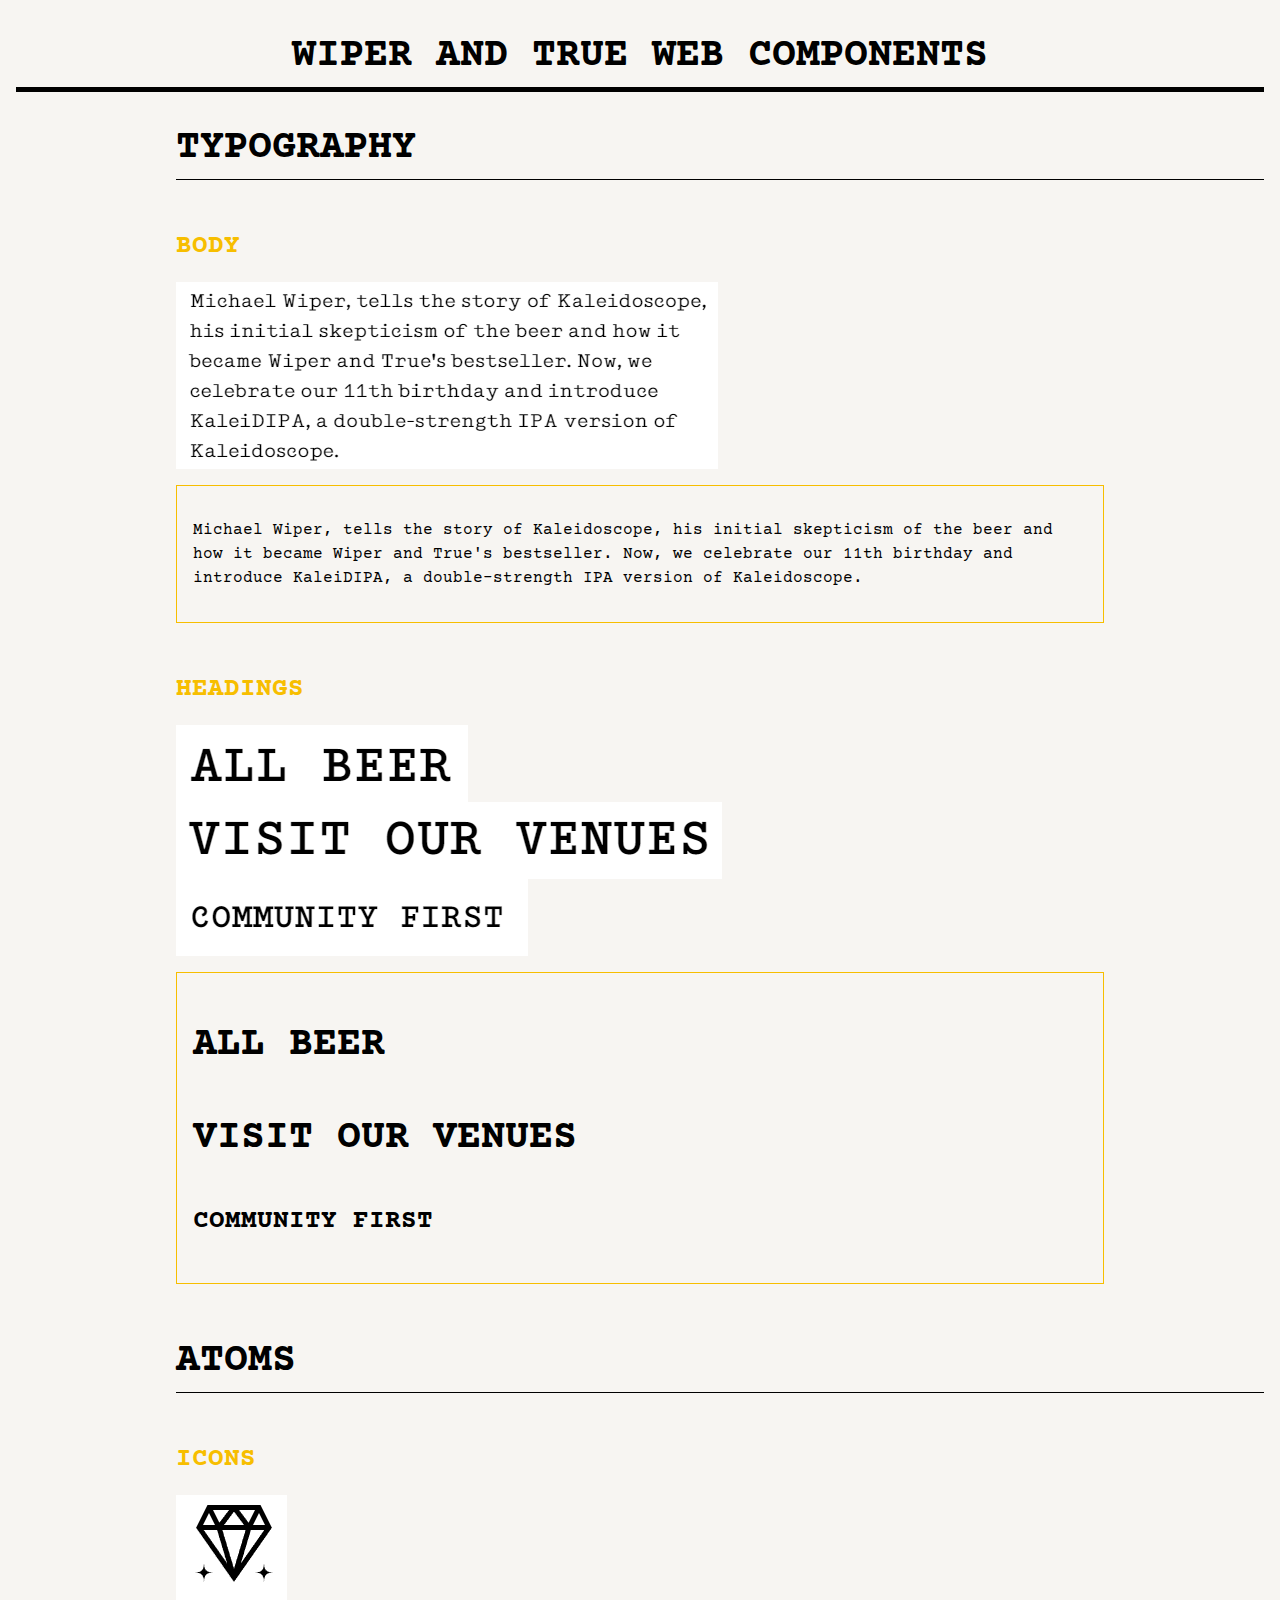
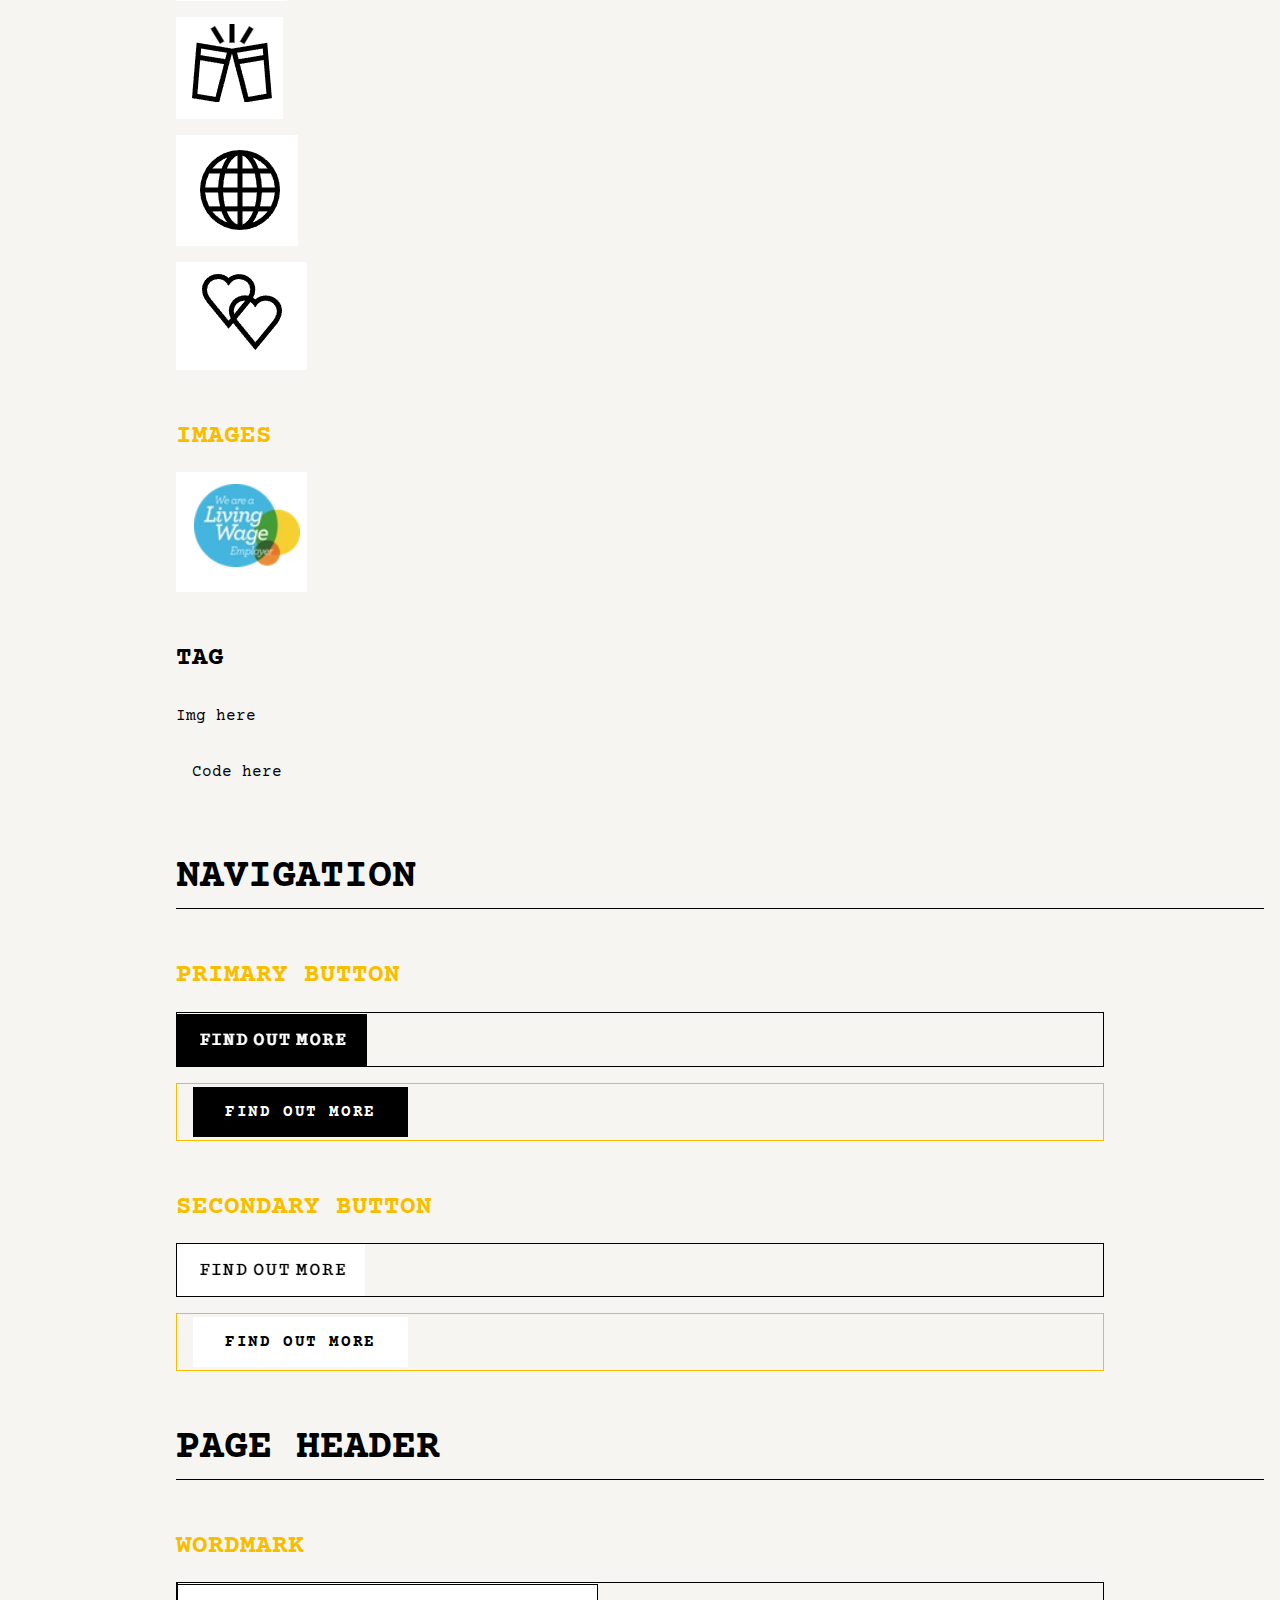
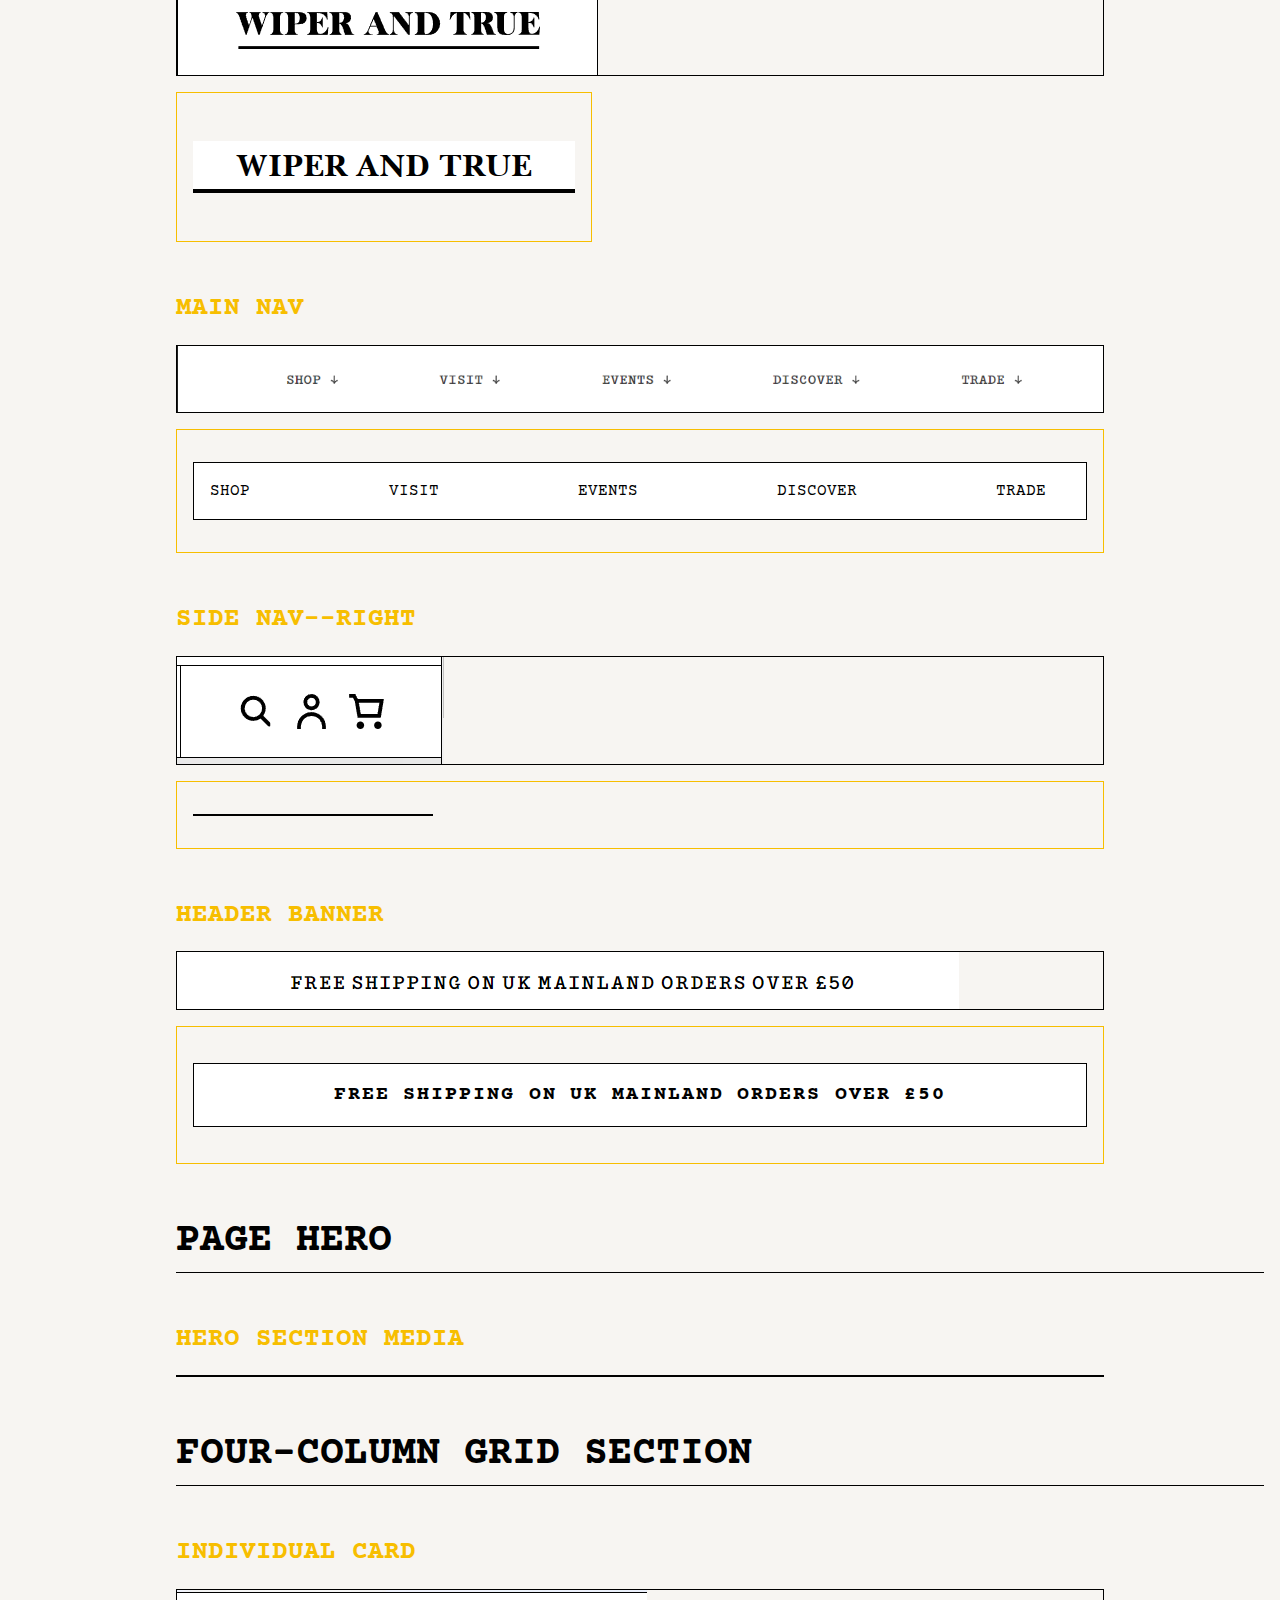
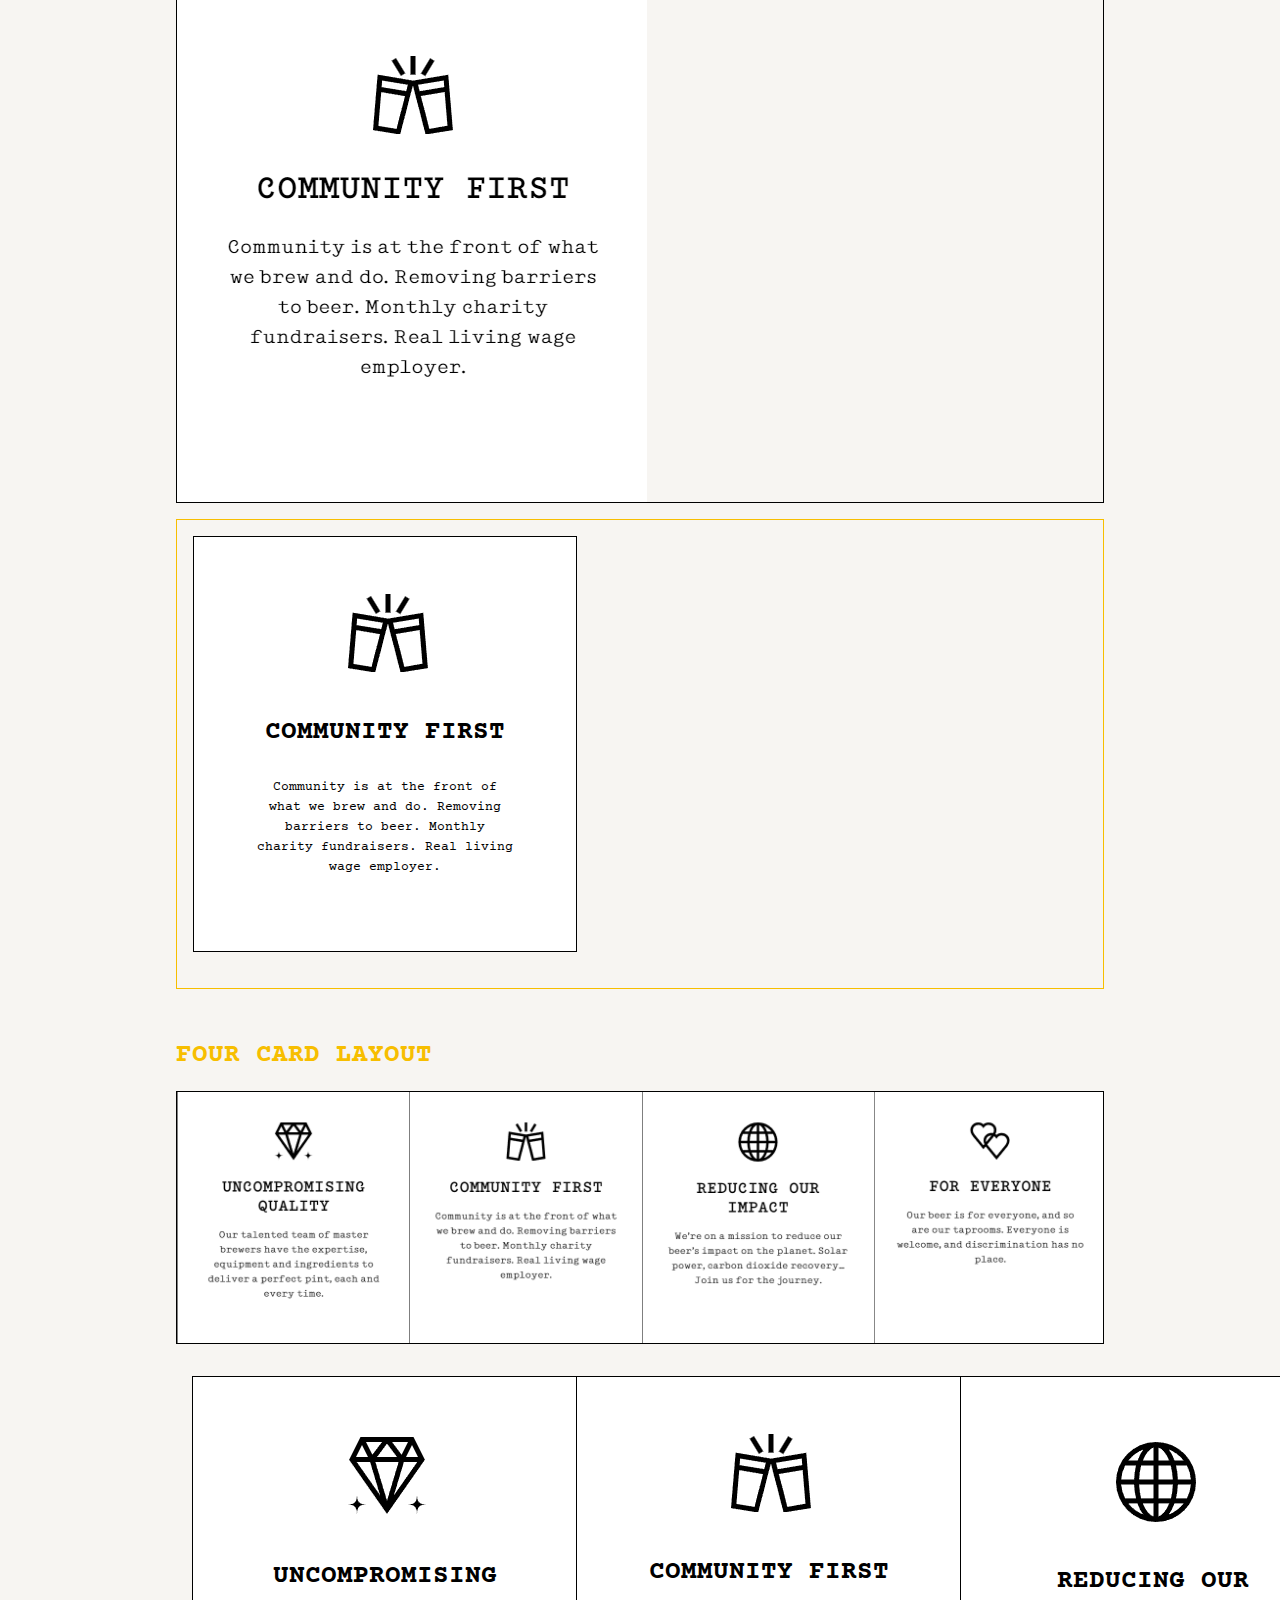
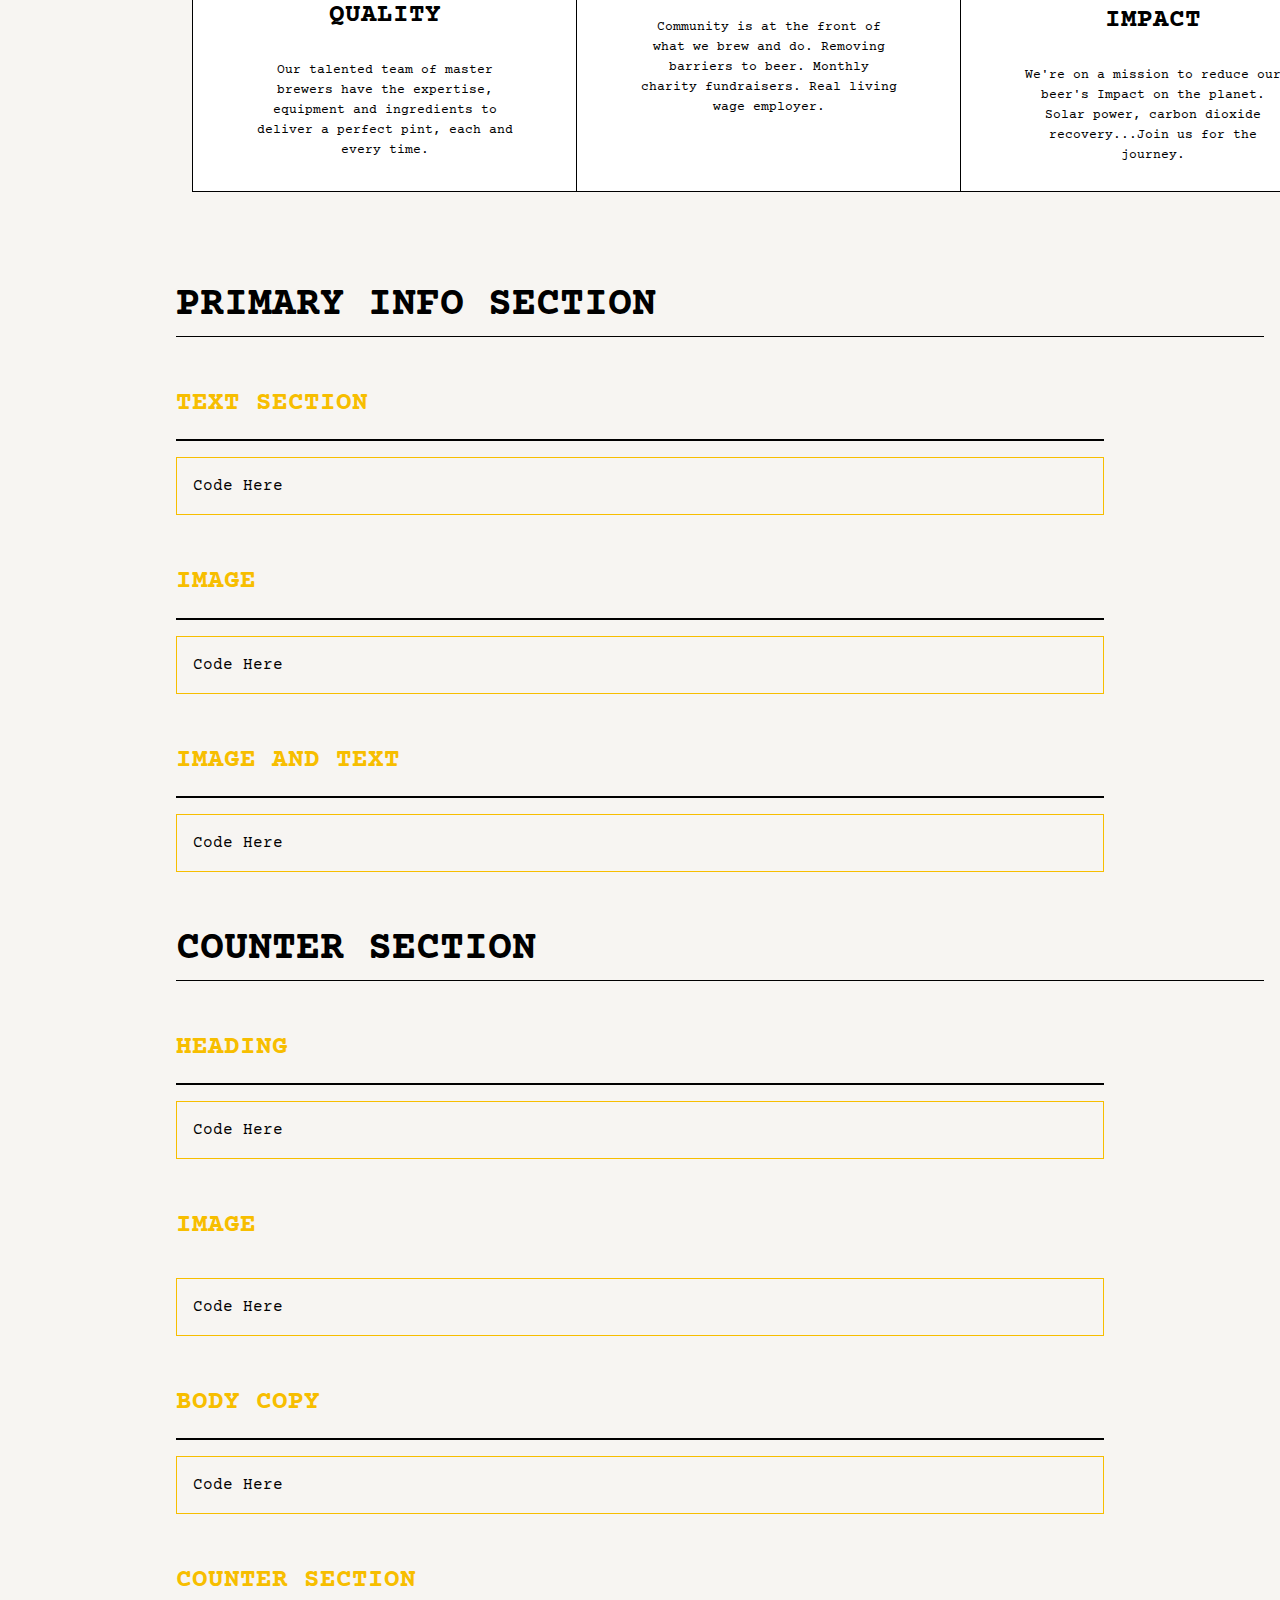
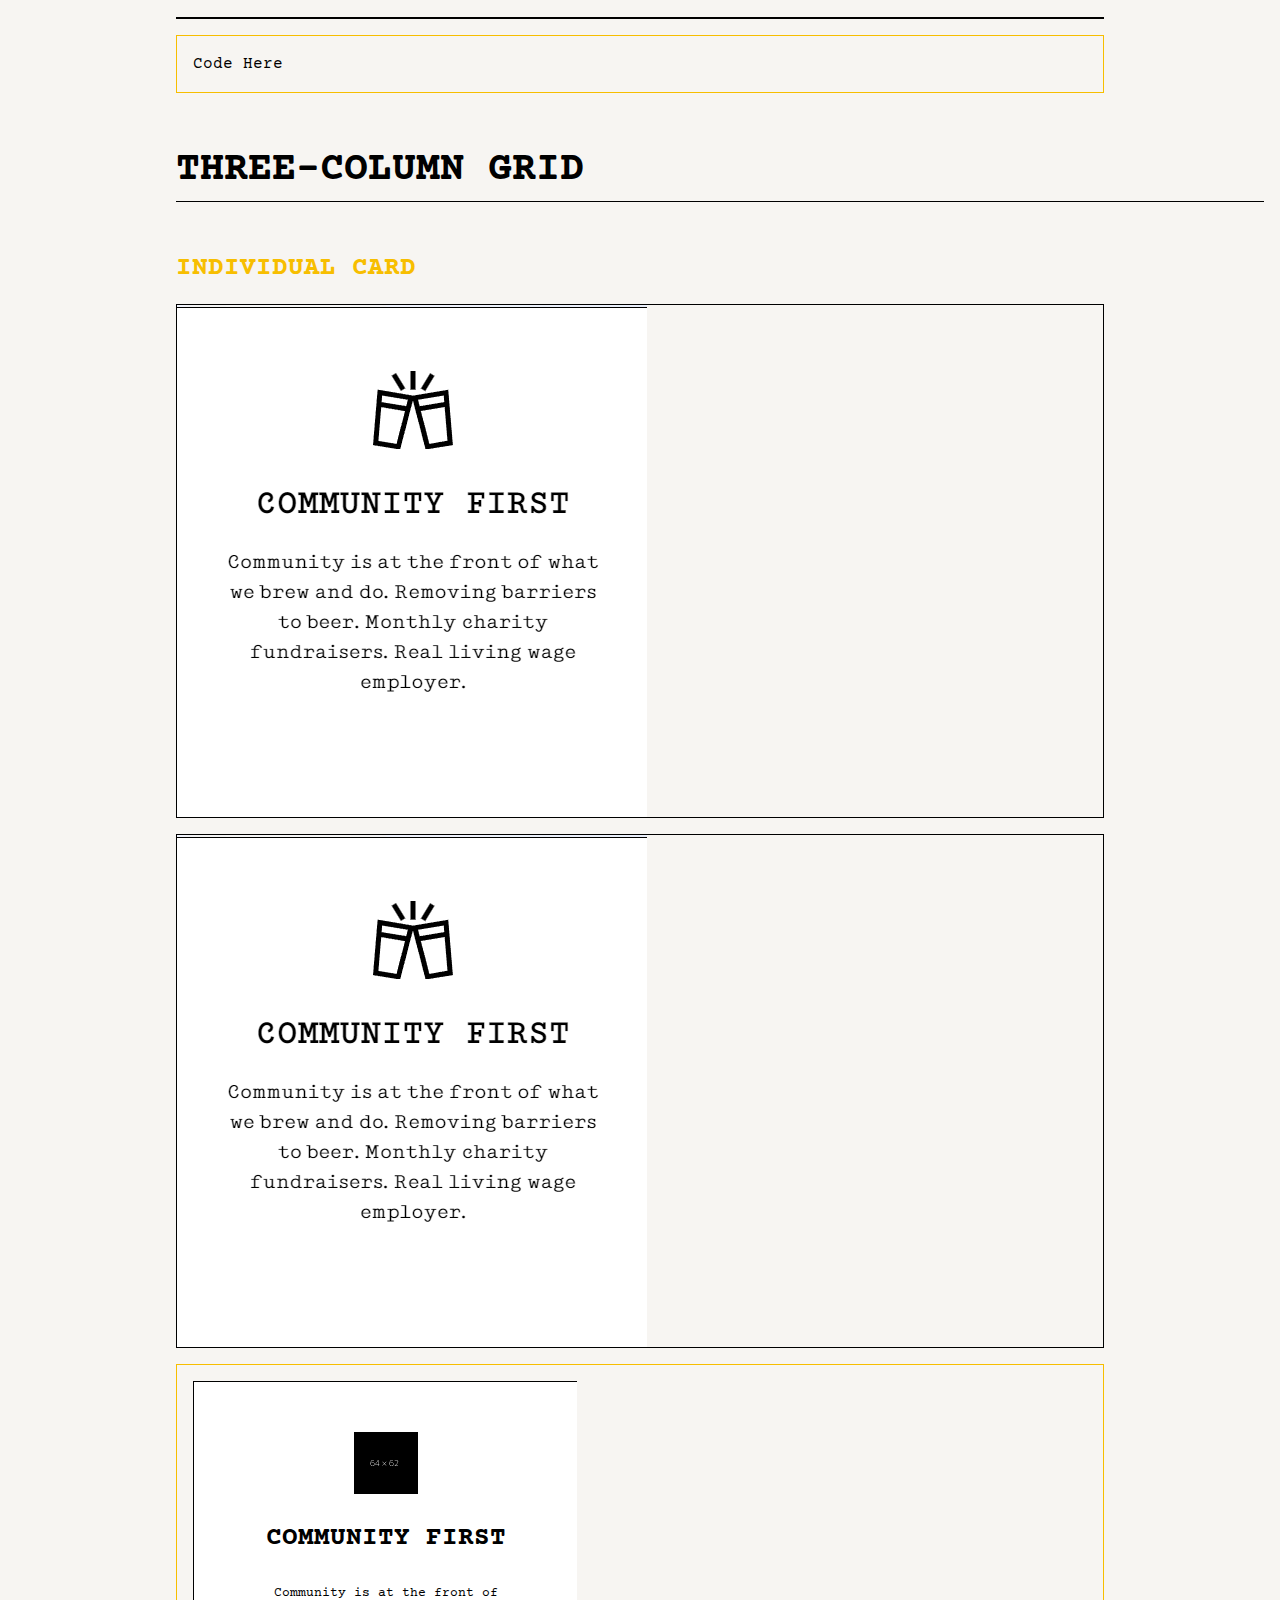
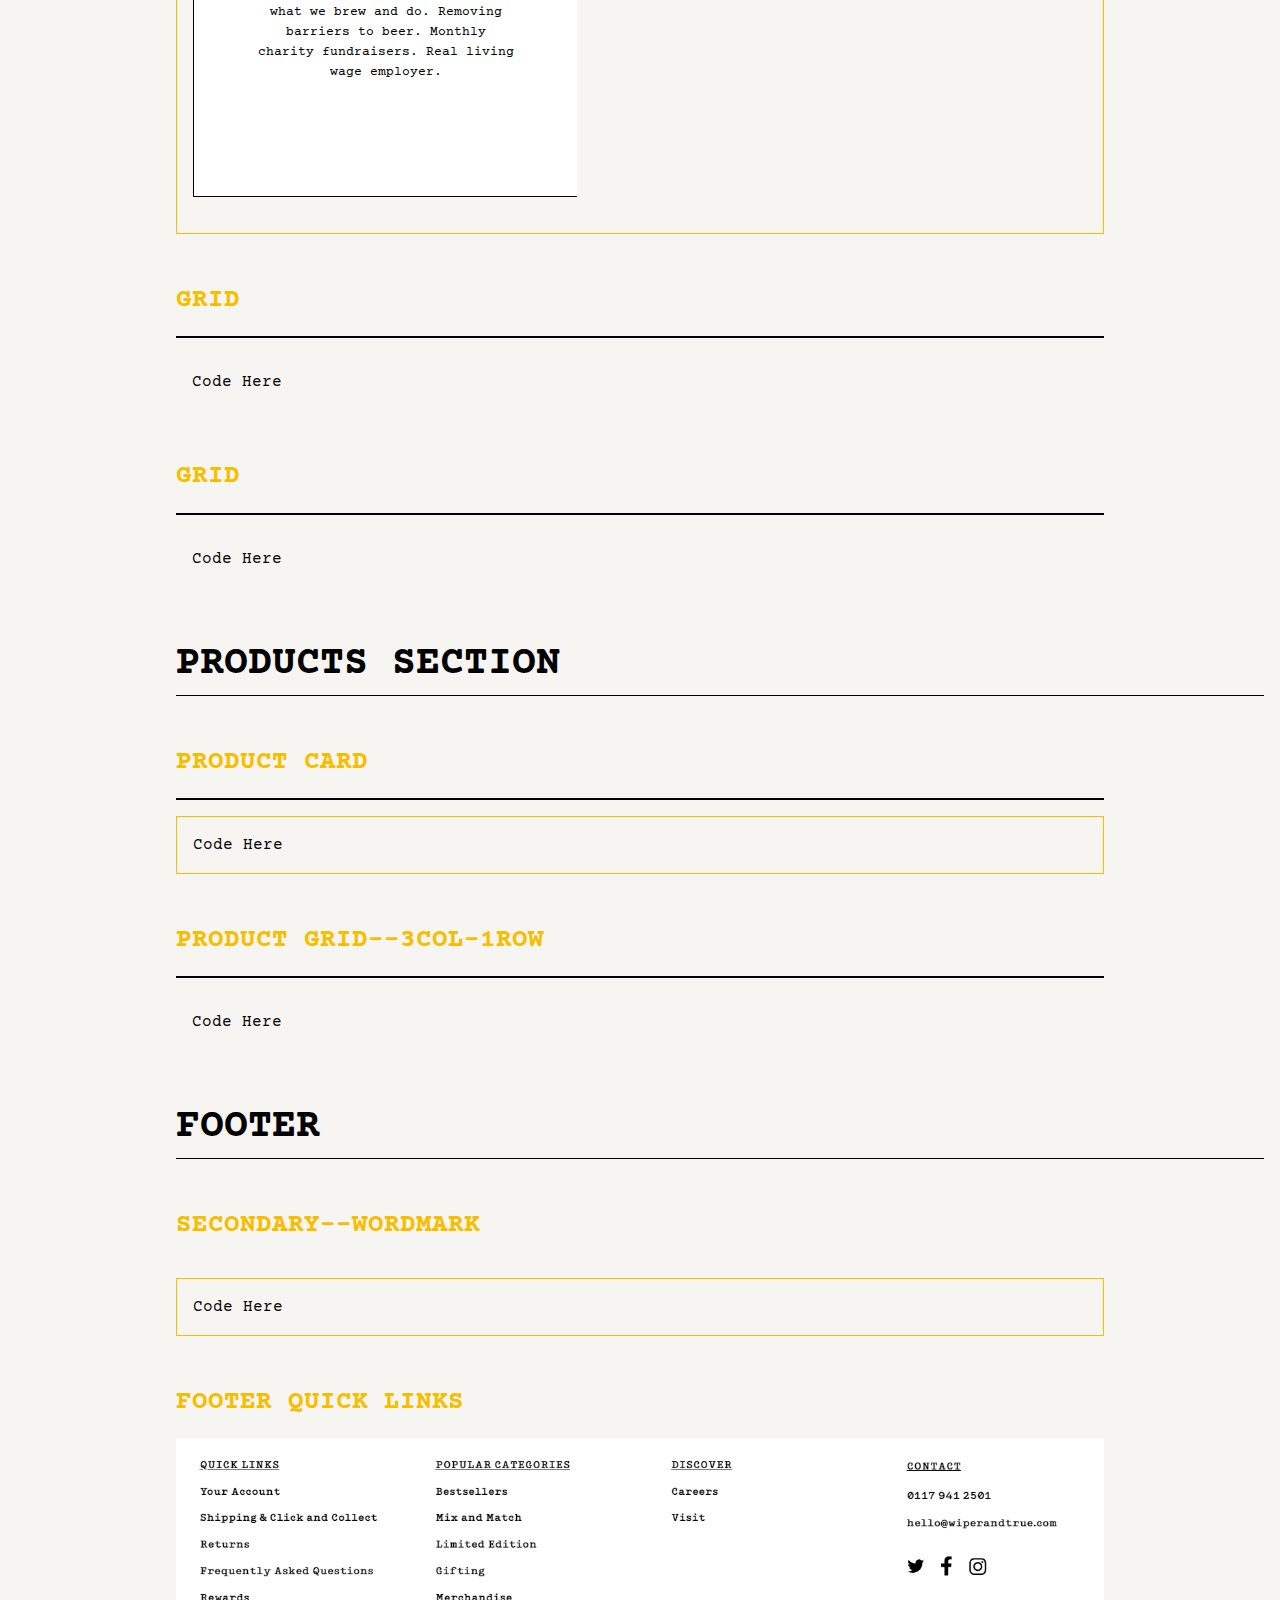
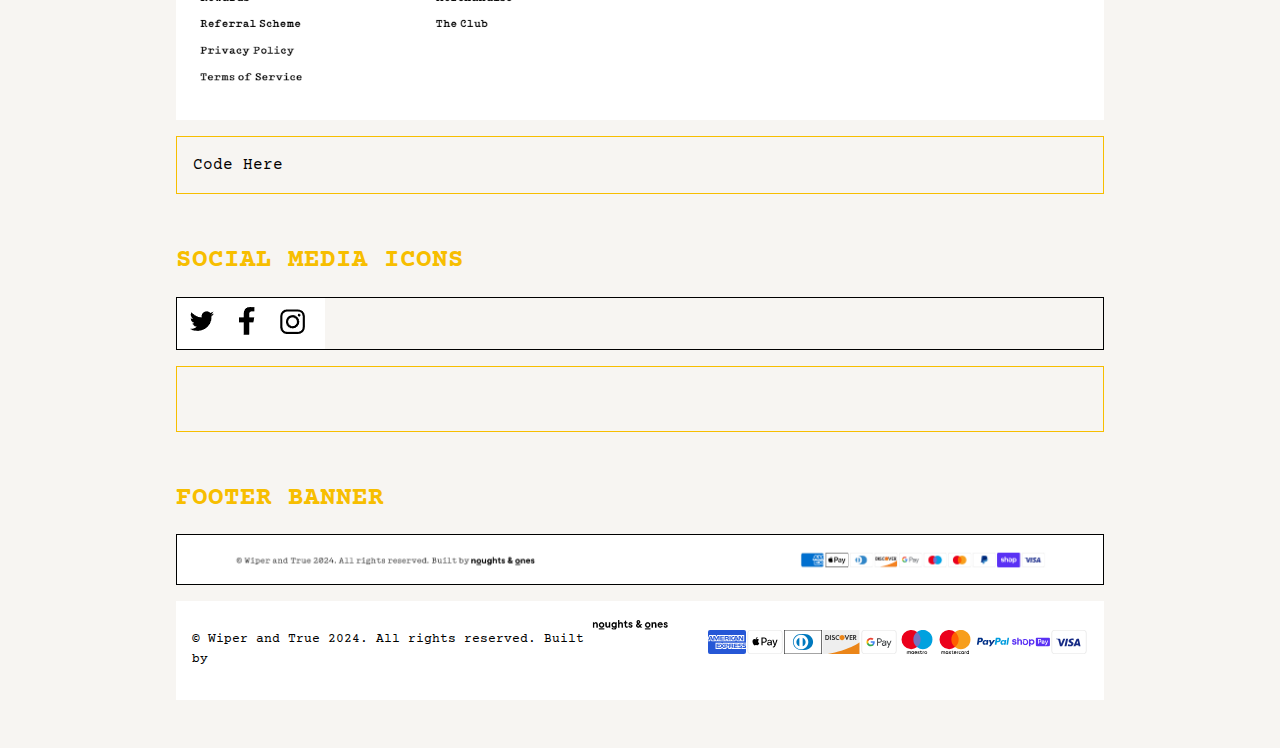
==== commit 06e0e7ca: "grid section complete" ====
--- a/components/index.html
+++ b/components/index.html
@@ -188,7 +188,7 @@
                 <img src="img/grid__card.png" srcset="img/grid__card.png 2x" alt="grid card">
             </div>
             <div class="component__code component__code--outlined">
-                <div class="card">
+                <div class="card" id="card--example">
                     <img class="icon card__icon" src="img/cups-icon.png">
                     <h3>Community First</h3>
                     <p>Community is at the front of what we brew and do.
--- a/components/main.css
+++ b/components/main.css
@@ -199,17 +199,33 @@
     margin: 0 auto;
   }
 
-  .grid-item {
+  /* grid */
+
+  .card {
+    text-align: center;
+    background: var(--white);
+    padding: 3.125rem 2.25rem;
+    width: 24rem;
+    height: 26rem;
     border-left: 1px solid var(--black);
-    padding: 3.125rem 2.25rem;
+    border-top: 1px solid var(--black);
+    border-bottom: 1px solid var(--black);
+    padding: 3.125rem 3.75rem;
     text-align: center;
     background-color: var(--white);
-  }
+    font-size: smaller;
+    margin-bottom: 1.25rem;
+  }
+
+  #card--example {
+    border-right: 1px solid var(--black);
+  }
+
+
 
   .grid-container {
     display: grid;
     grid-template-columns: repeat(4, 1fr);
-    width: 120rem;
   }
 
   .social-media {
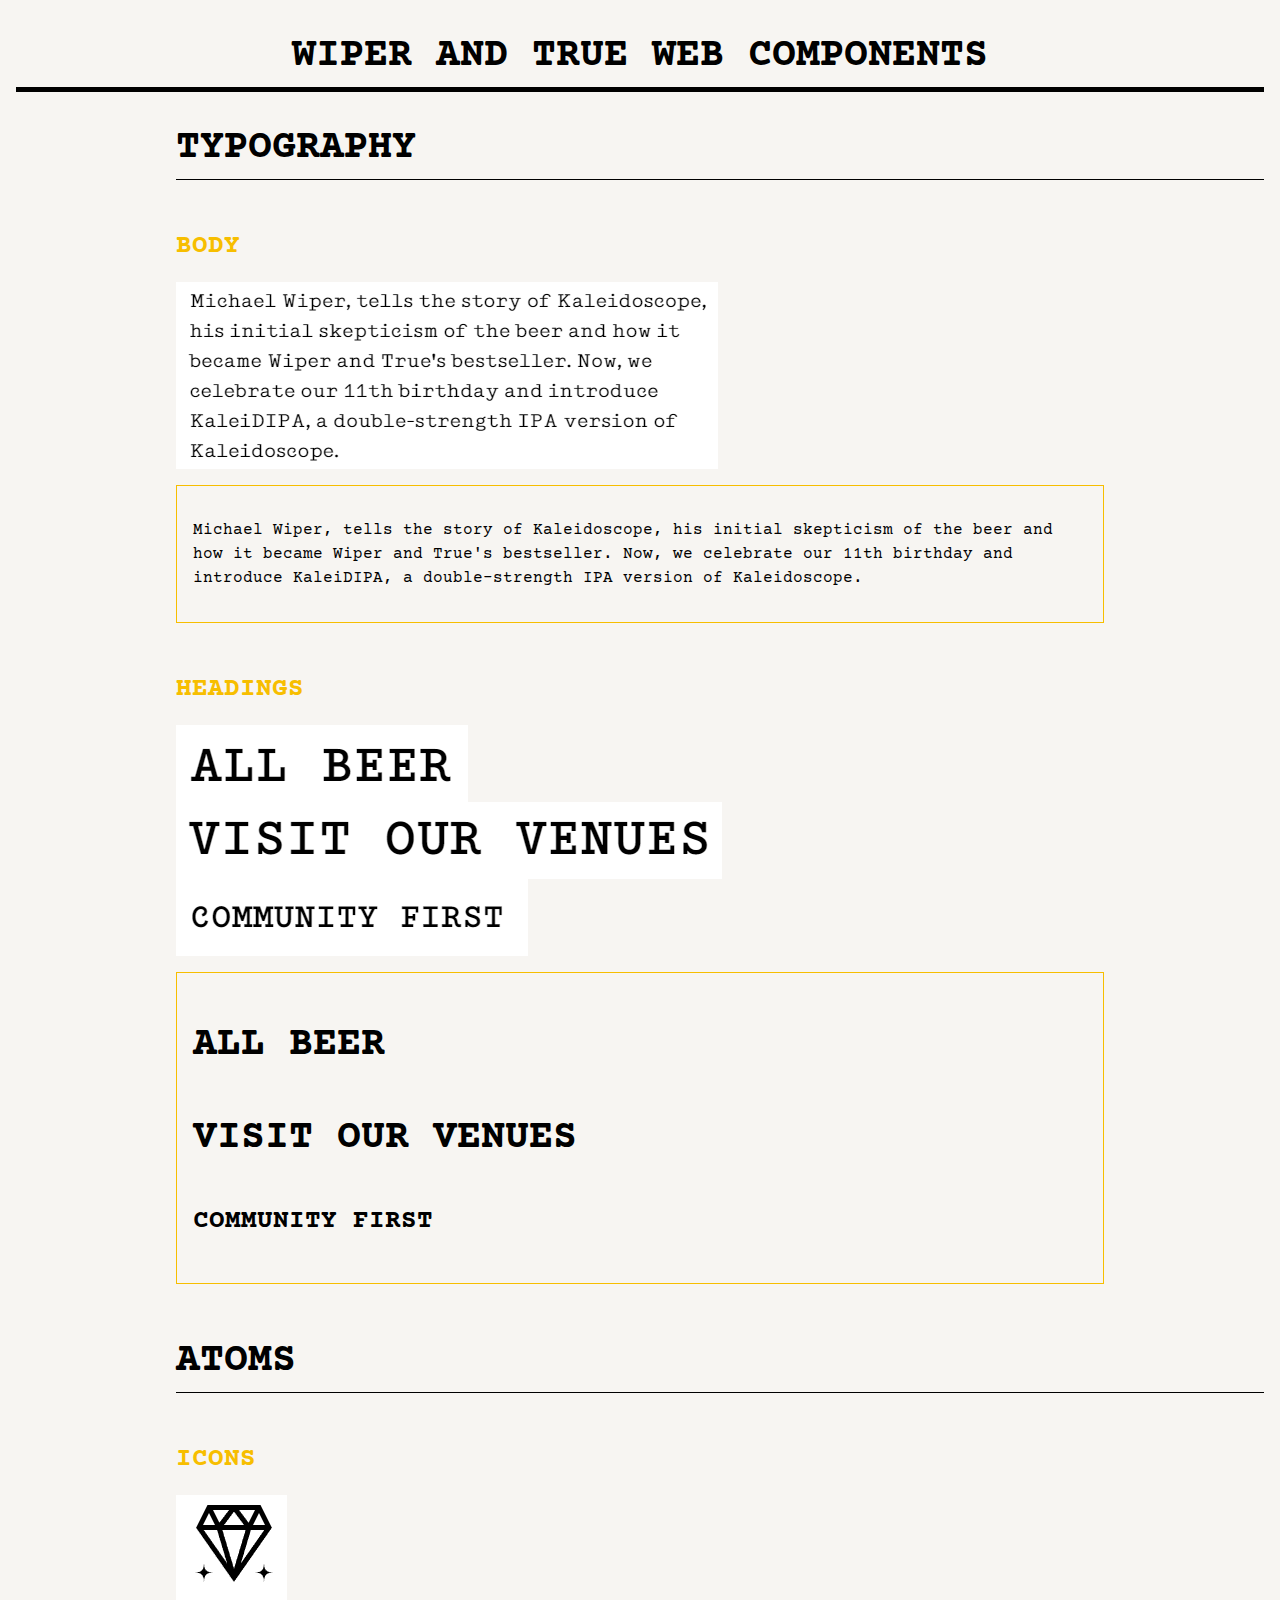
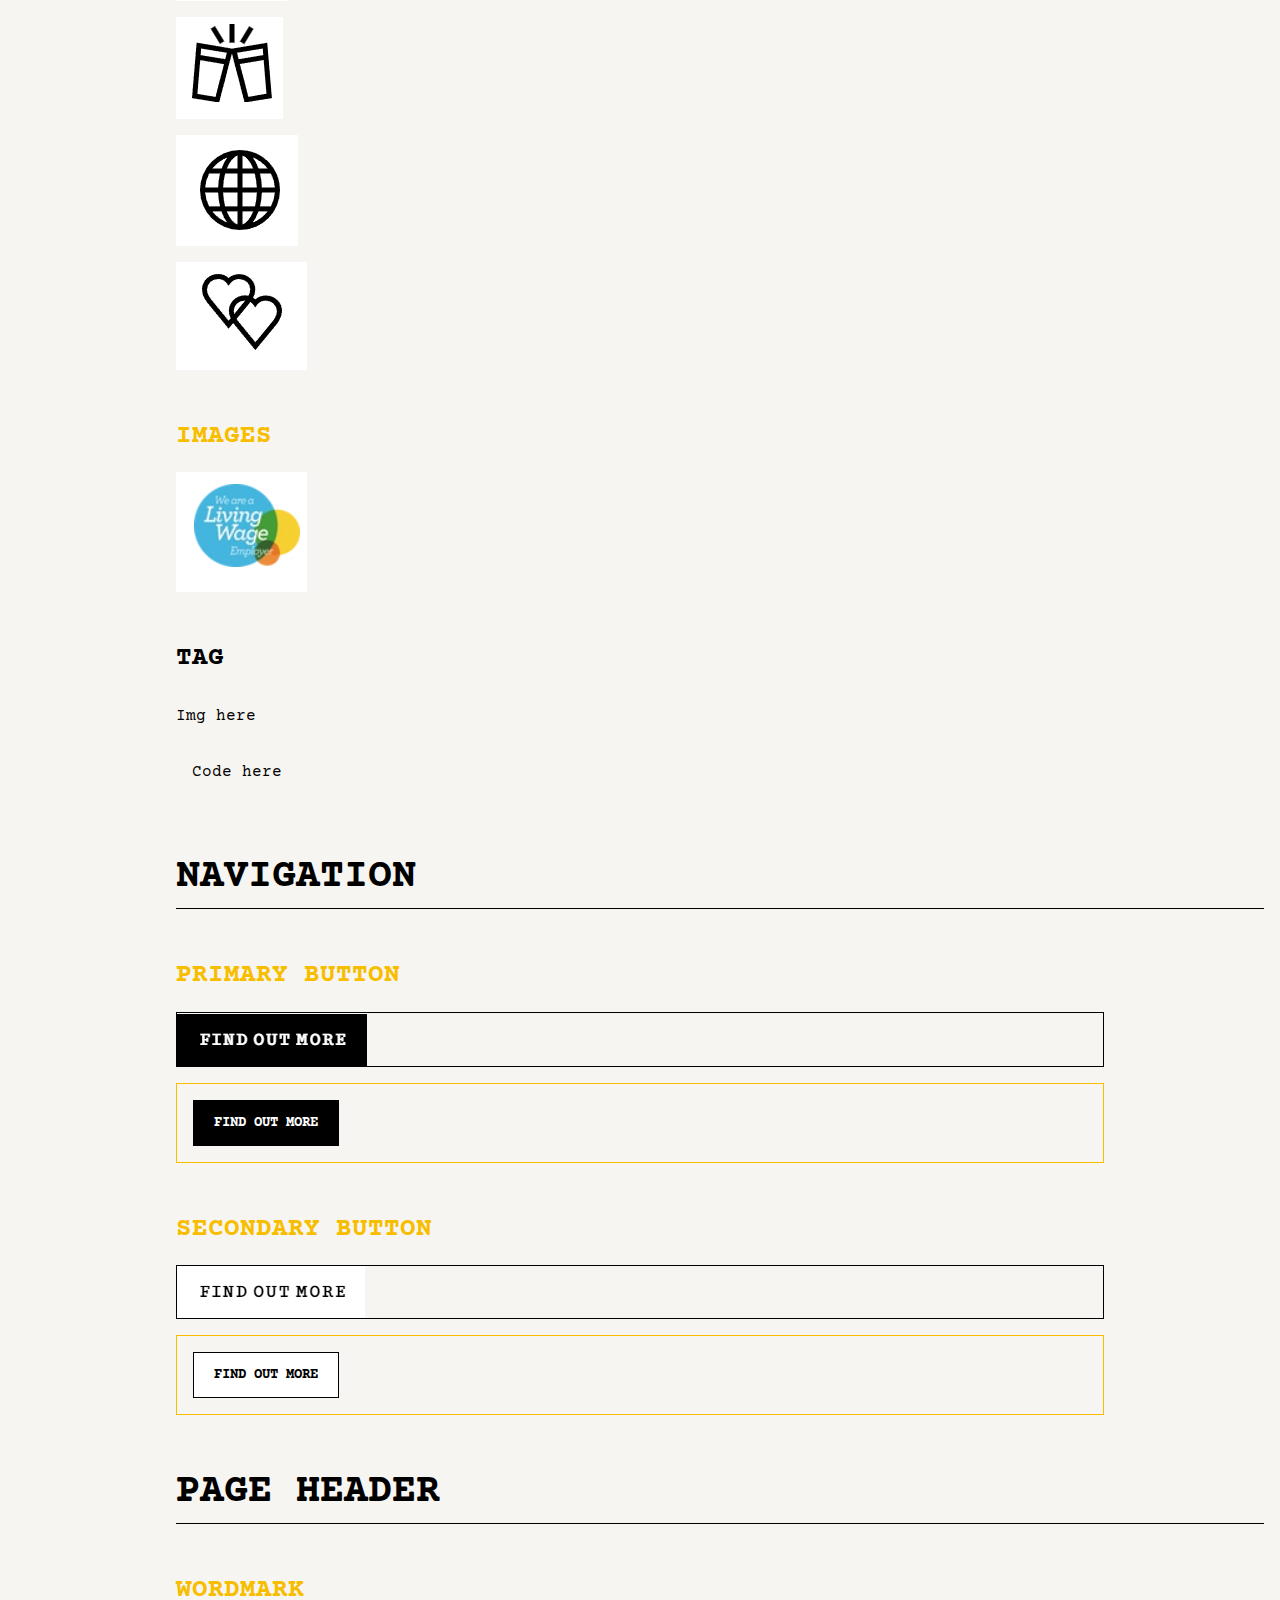
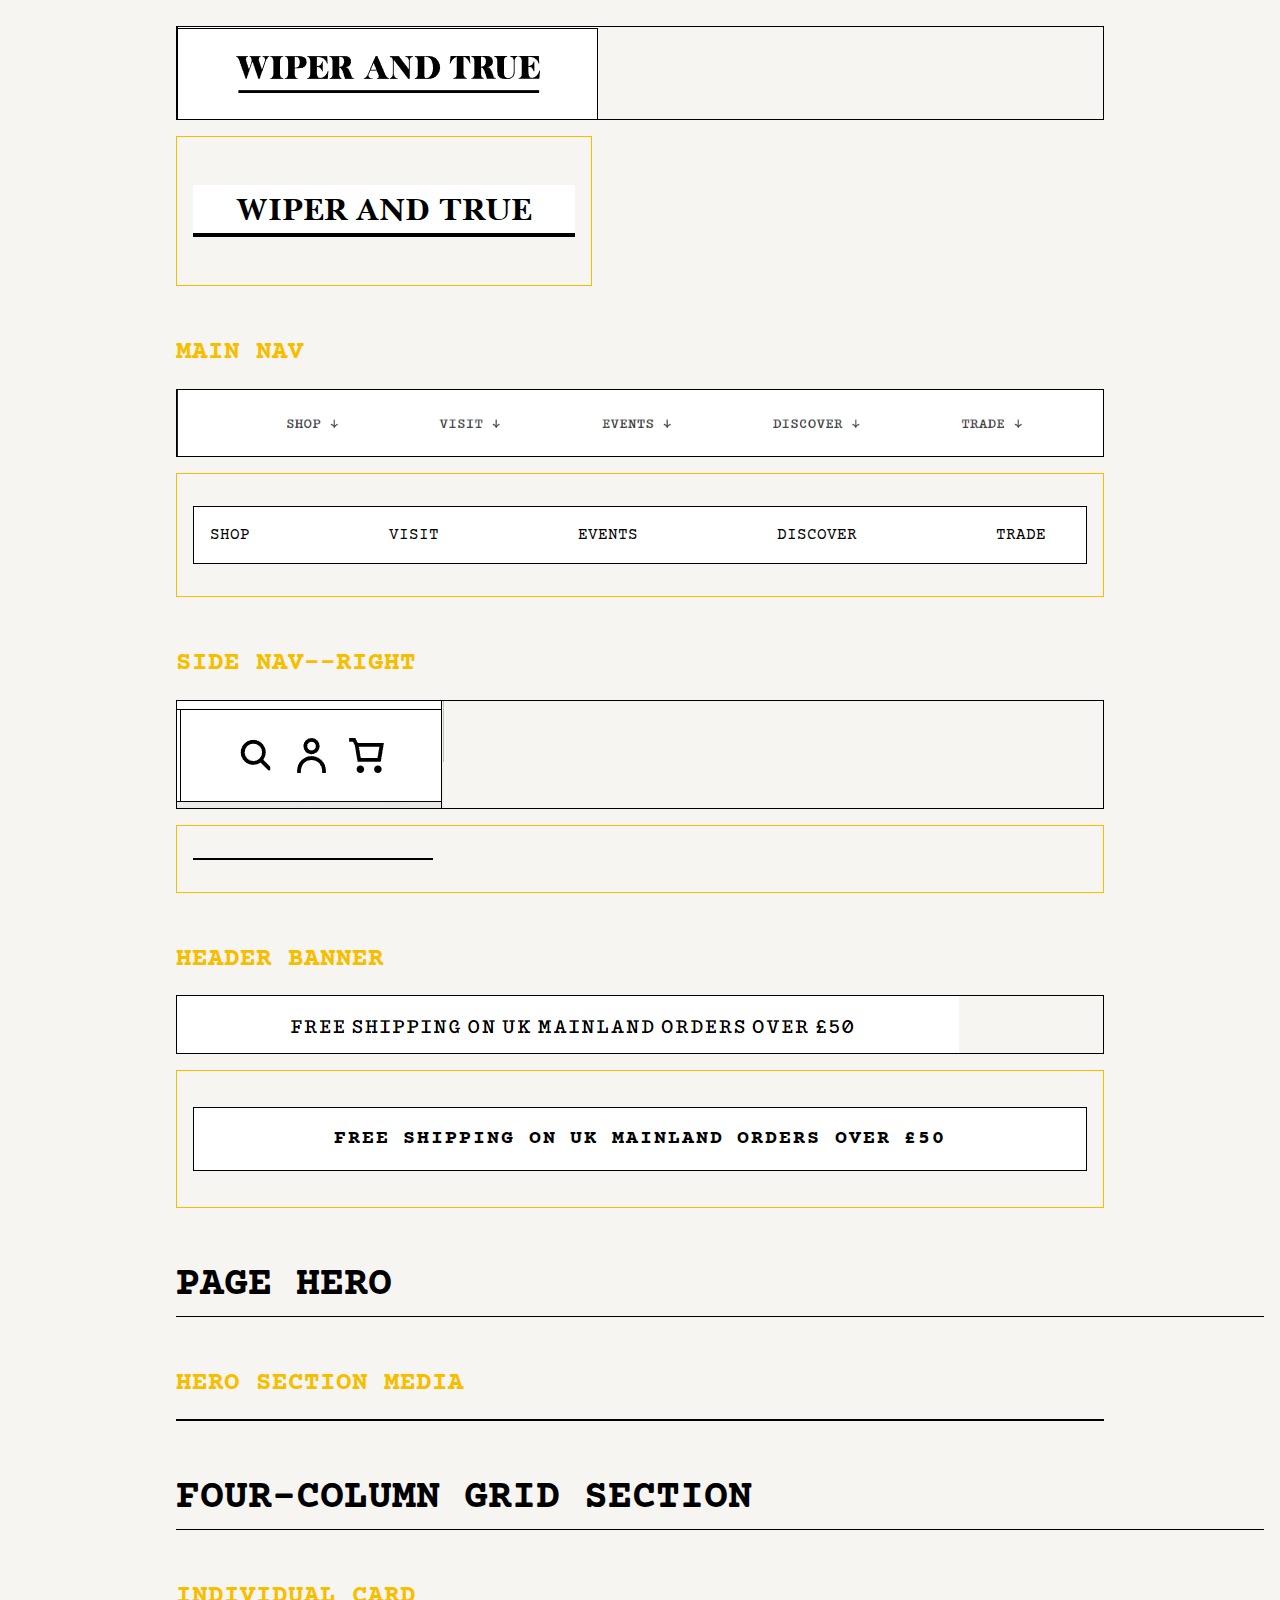
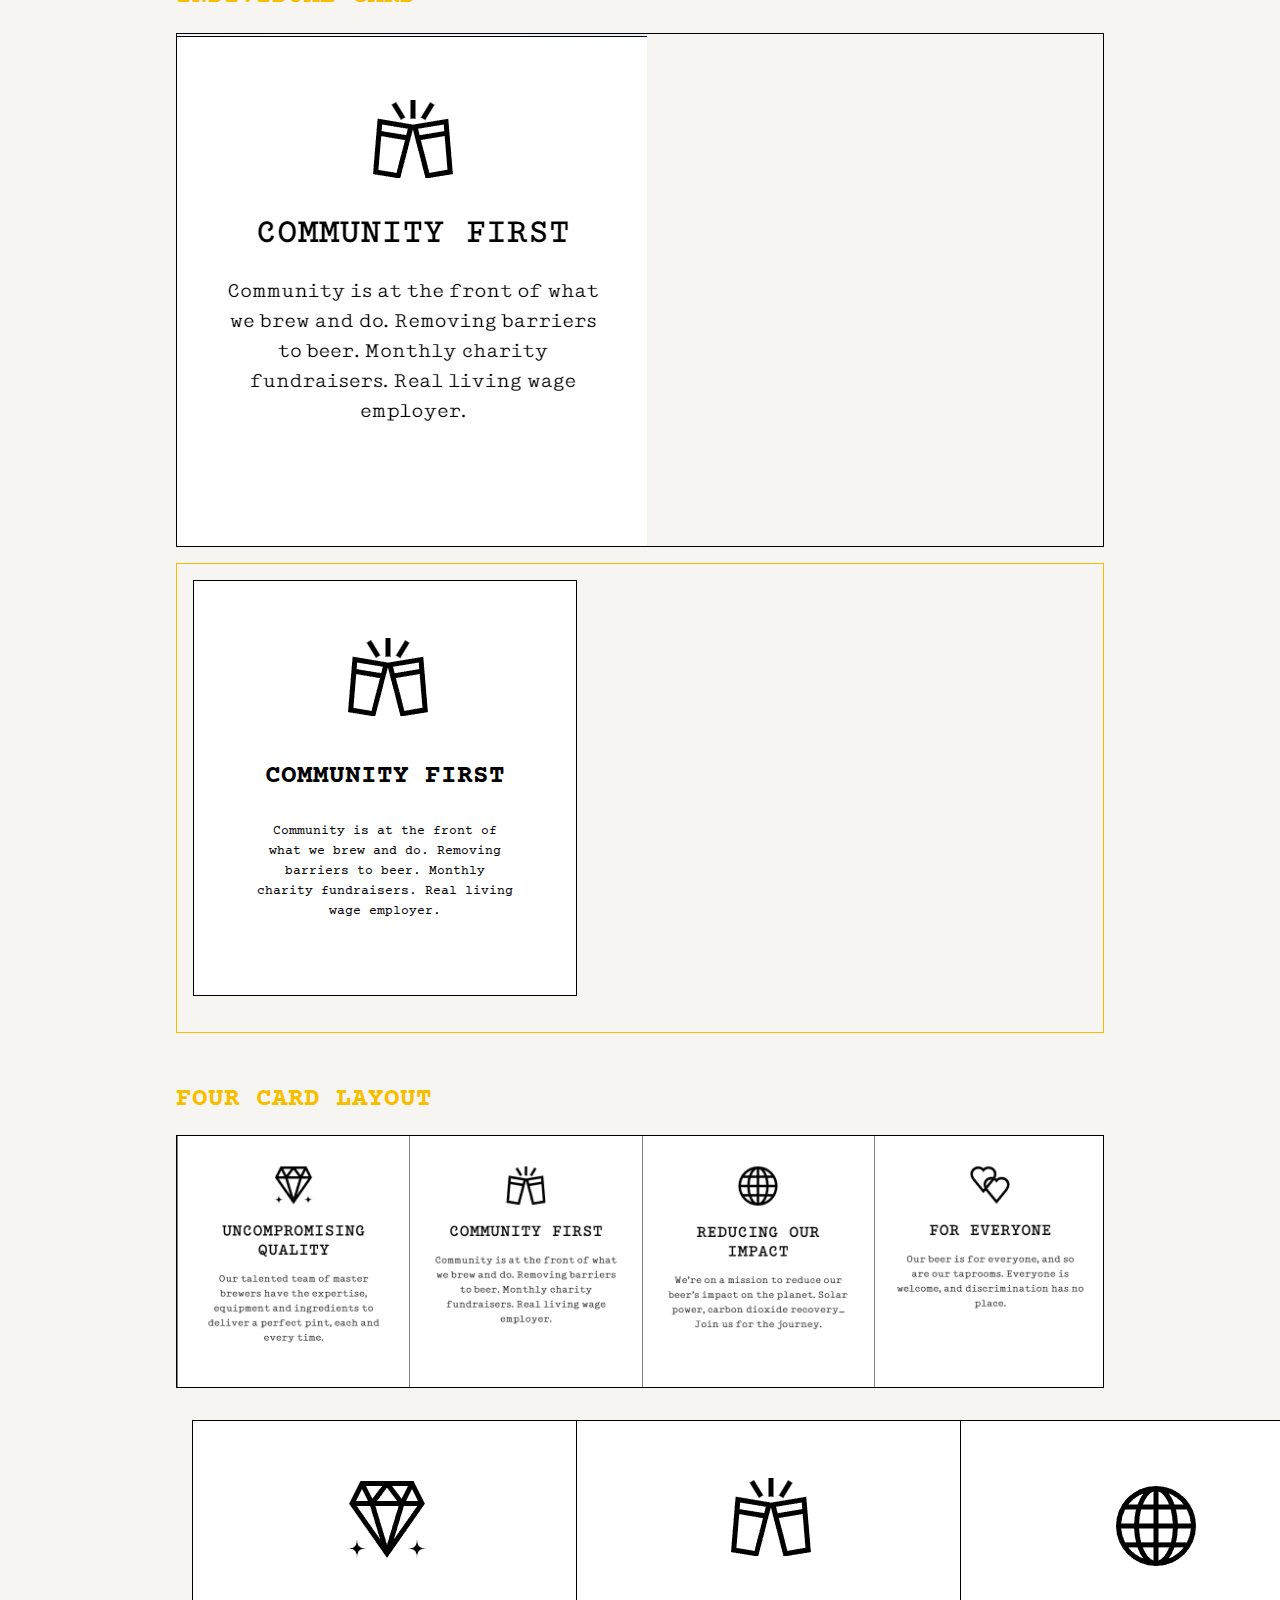
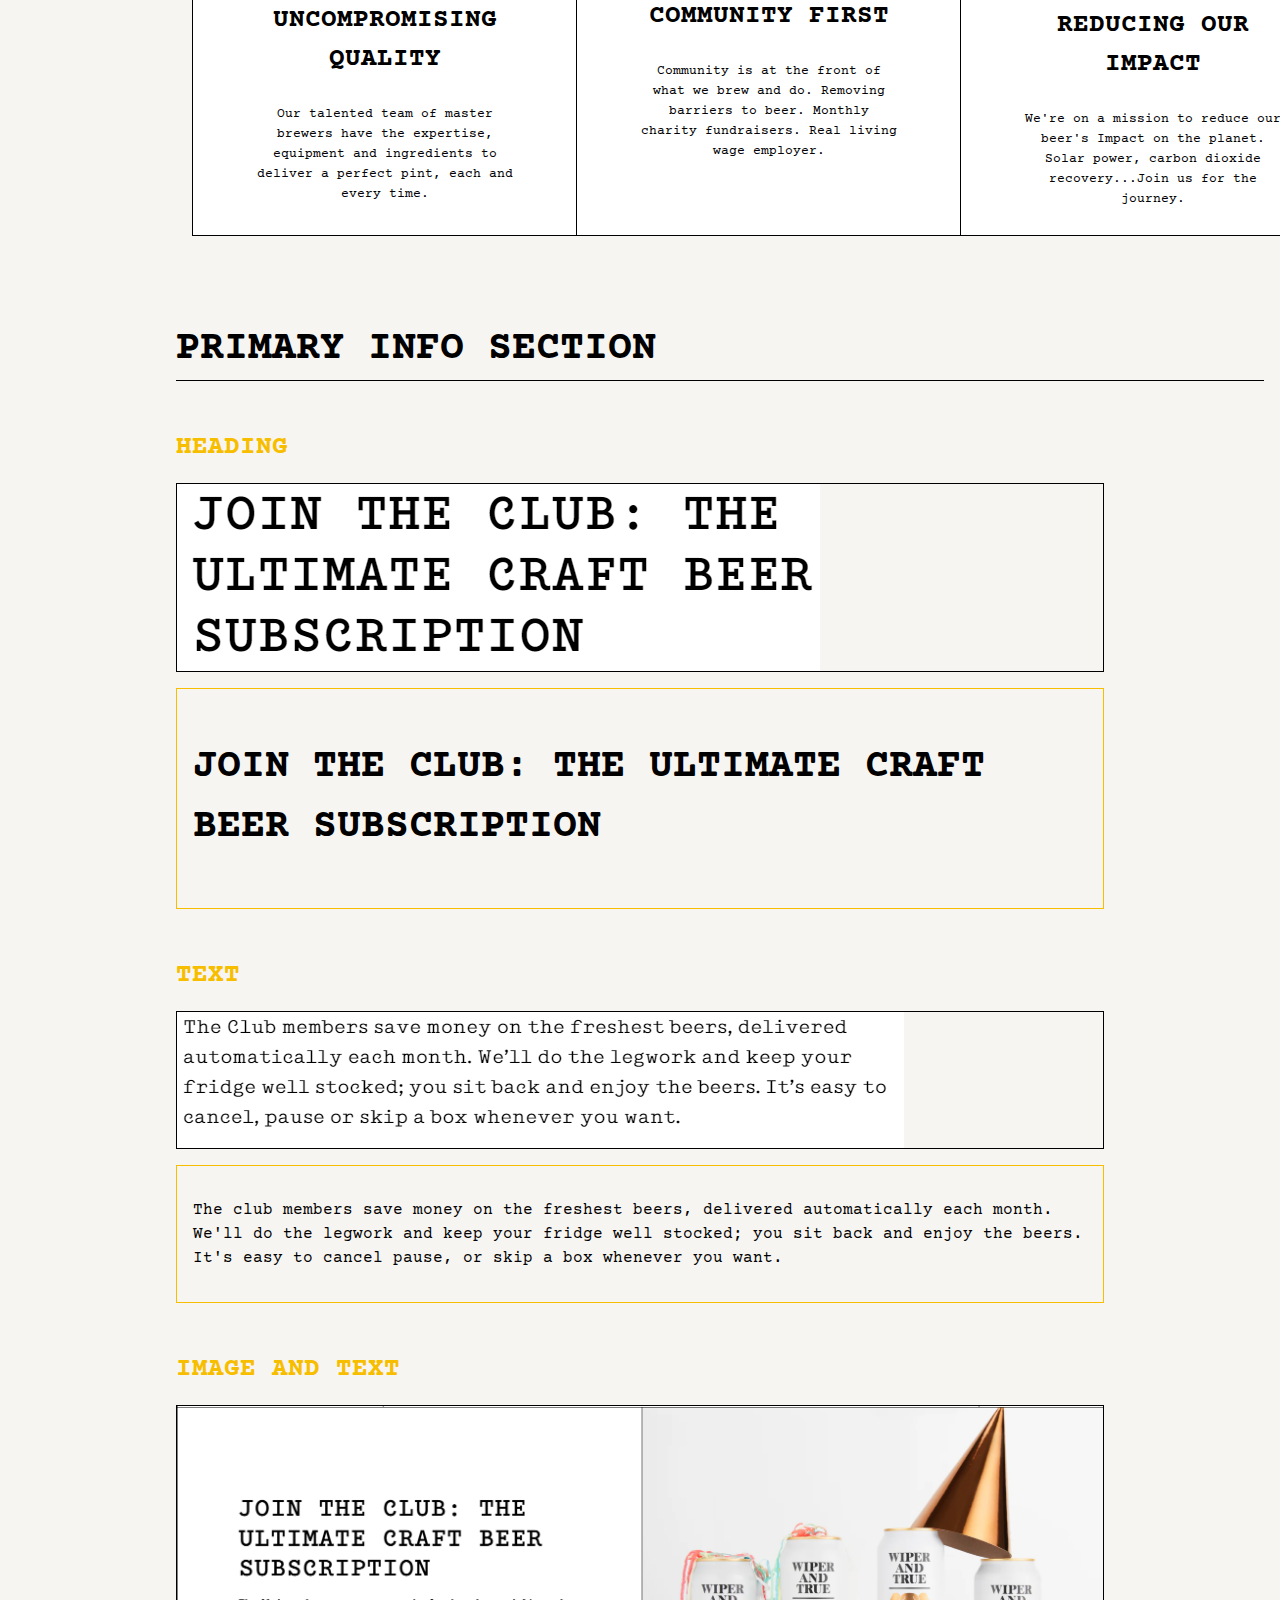
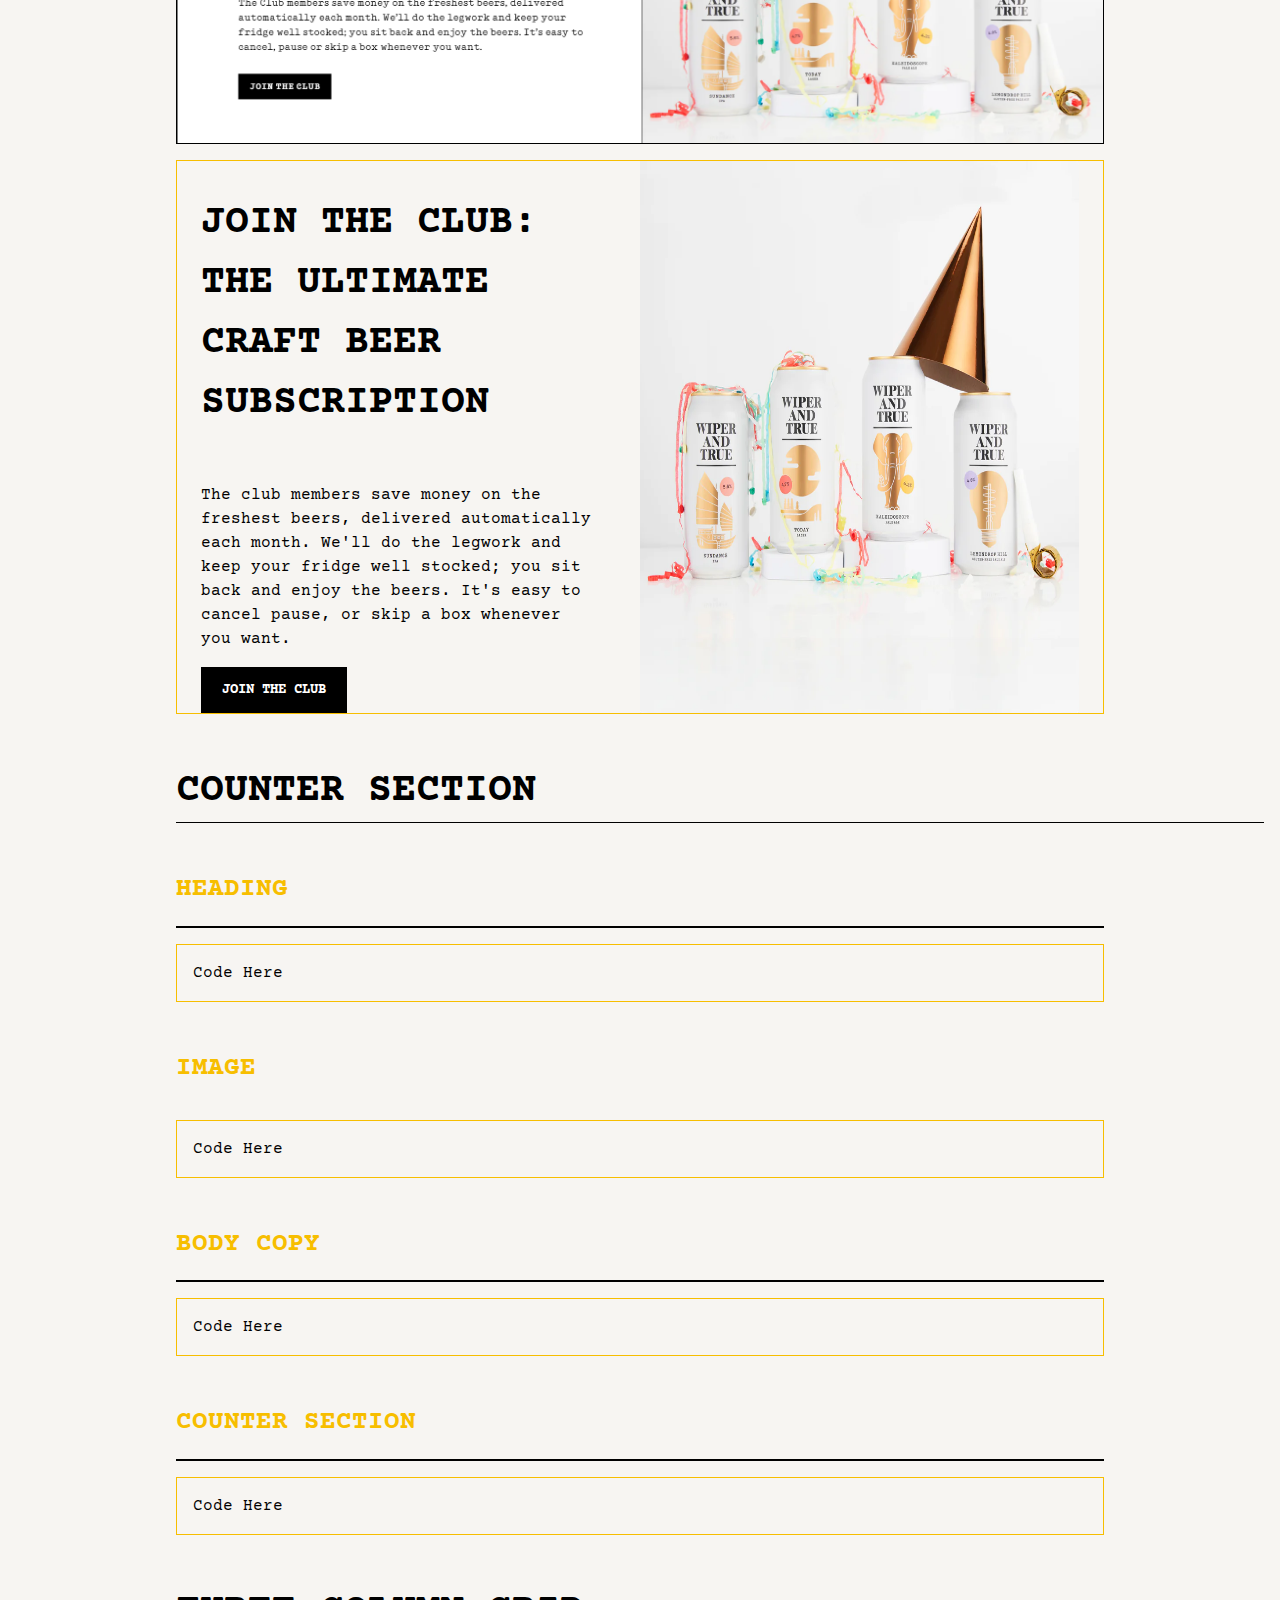
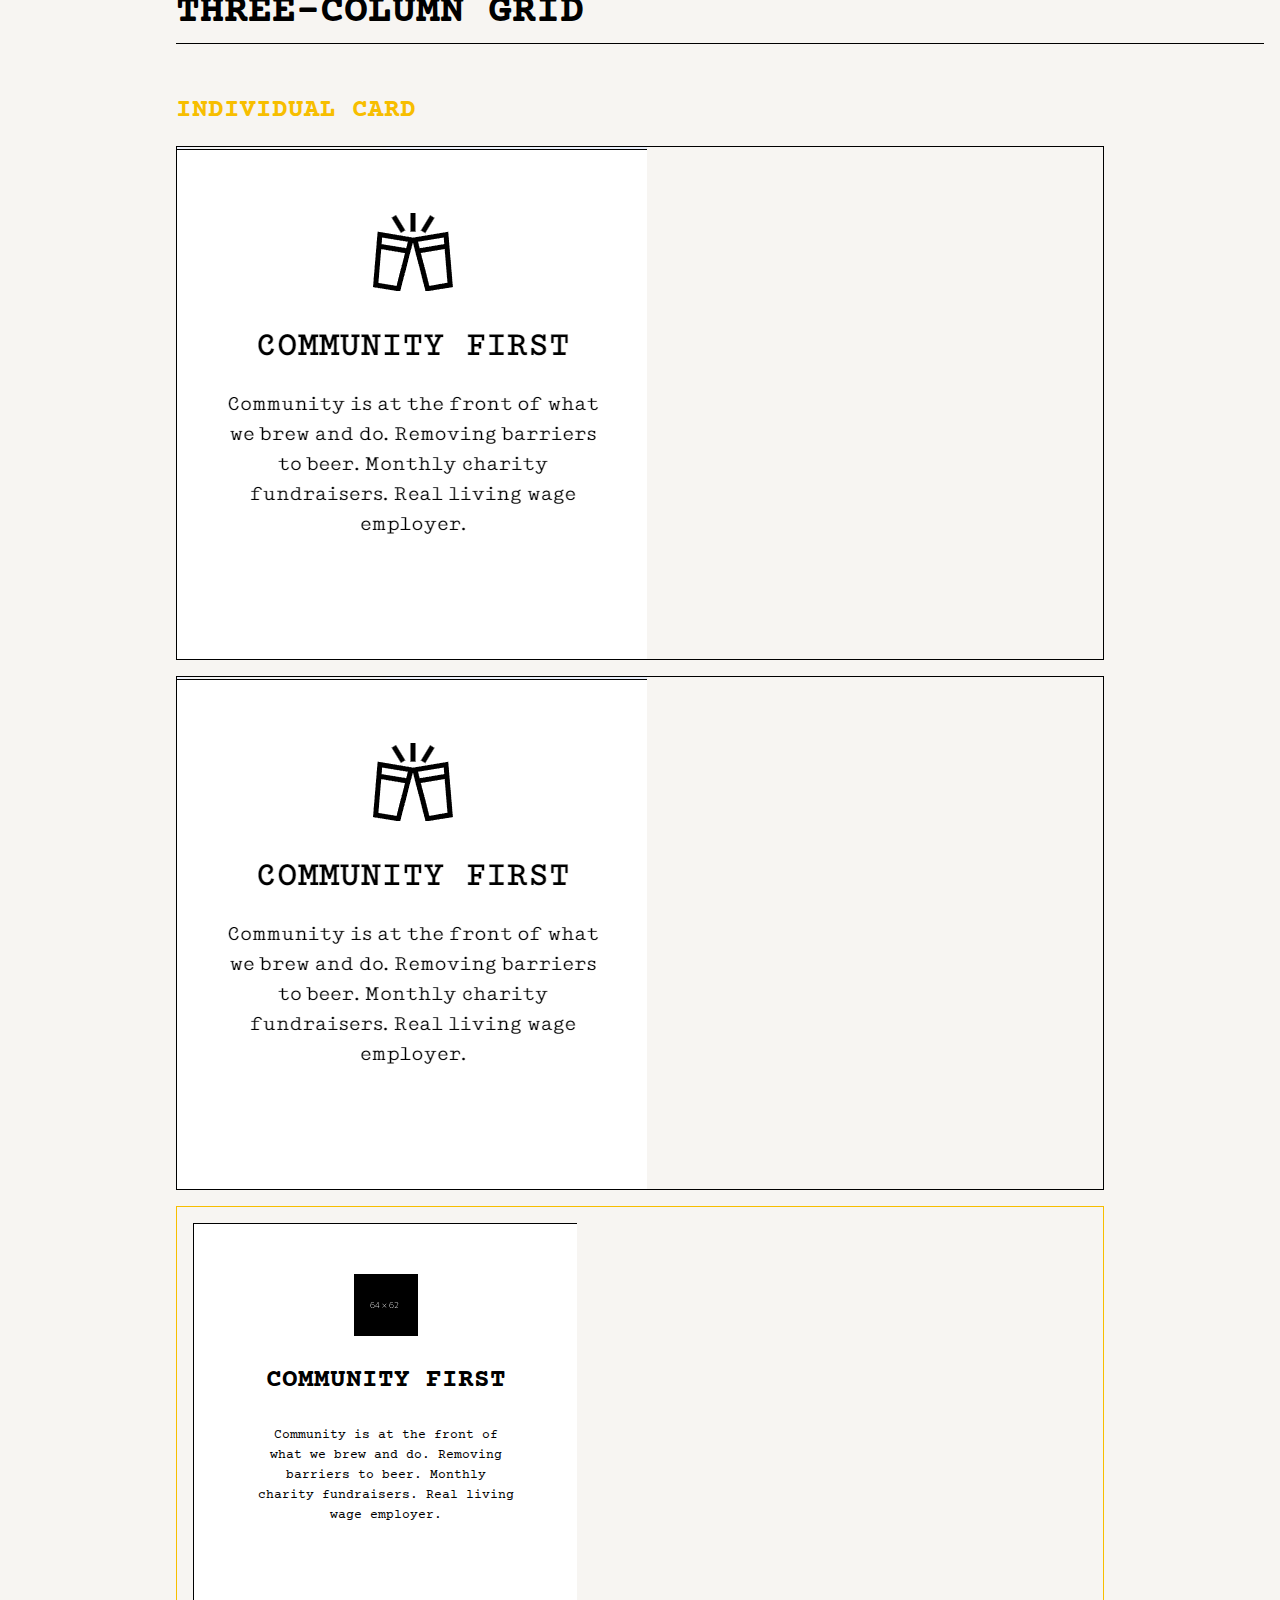
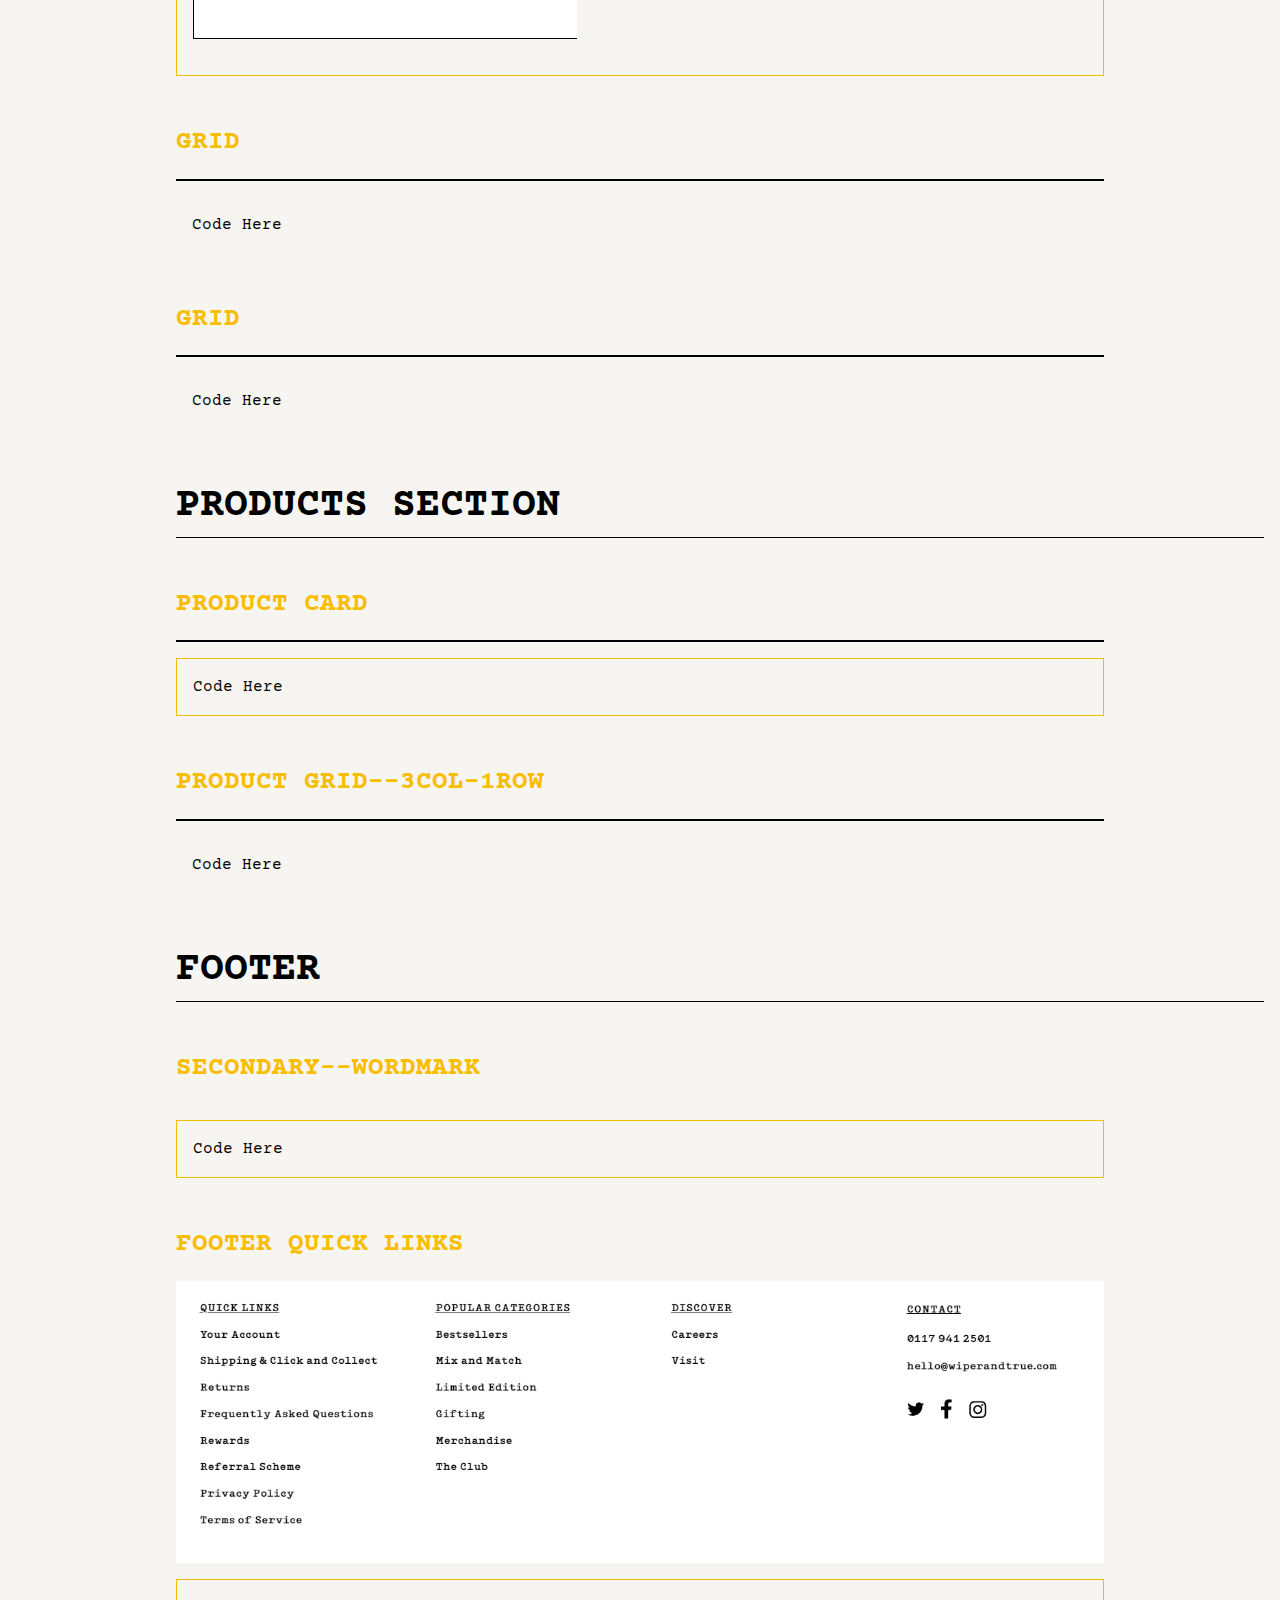
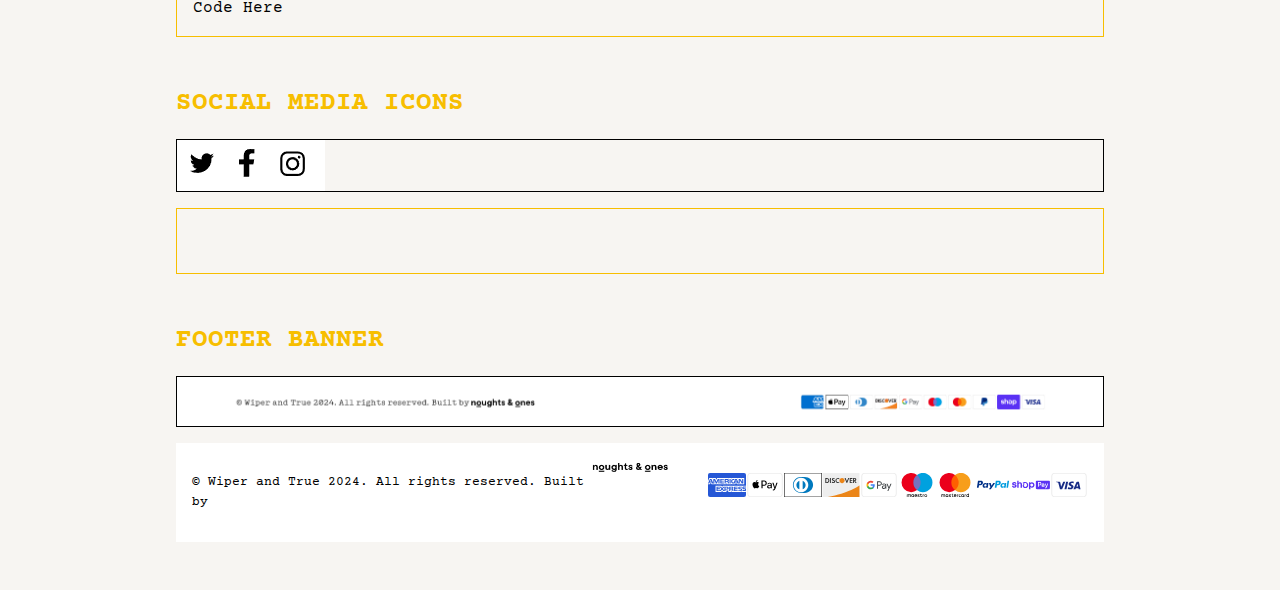
==== commit 4e583b79: "primary info section completed" ====
--- a/components/index.html
+++ b/components/index.html
@@ -245,32 +245,49 @@
     <h2 class="components-page__subtitle">Primary Info Section</h2>
 
         <article class="component">
-            <h3 class="component__name">Text Section</h3>
-            <div class="component__img component__img--outlined">
-                <img src="" srcset="" alt="">
-            </div>
-            <div class="component__code component__code--outlined">
-                Code Here
-            </div>
-        </article>
-
-        <article class="component">
-            <h3 class="component__name">Image</h3>
-            <div class="component__img component__img--outlined">
-                <img src="" srcset="" alt="">
-            </div>
-            <div class="component__code component__code--outlined">
-                Code Here
+            <h3 class="component__name">Heading</h3>
+            <div class="component__img component__img--outlined">
+                <img src="img/info-section__title.png" srcset="img/info-section__title 2x" alt="info section title">
+            </div>
+            <div class="component__code component__code--outlined">
+                <h2>Join the Club: The Ultimate 
+                    Craft Beer Subscription
+                </h2>
+            </div>
+        </article>
+
+        <article class="component">
+            <h3 class="component__name">Text</h3>
+            <div class="component__img component__img--outlined">
+                <img src="img/info-section__txt.png" srcset="img/info-section__txt 2x" alt="info section text">
+            </div>
+            <div class="component__code component__code--outlined">
+                <p>The club members save money on the freshest beers, 
+                    delivered automatically each month. We'll do the 
+                    legwork and keep your fridge well stocked; you
+                    sit back and enjoy the beers. It's easy to cancel
+                    pause, or skip a box whenever you want. 
+                </p>
             </div>
         </article>
 
         <article class="component">
             <h3 class="component__name">Image and Text</h3>
             <div class="component__img component__img--outlined">
-                <img src="" srcset="" alt="">
-            </div>
-            <div class="component__code component__code--outlined">
-                Code Here
+                <img src="img/info-section.png" srcset="img/info-section 2x" alt="info section">
+            </div>
+            <div class="component__code component__code--outlined info-section">
+                <div class="info-section__txt-container">
+                    <h2>Join the club: the ultimate craft beer subscription</h2>
+                    <p>The club members save money on the freshest beers, 
+                        delivered automatically each month. We'll do the 
+                        legwork and keep your fridge well stocked; you
+                        sit back and enjoy the beers. It's easy to cancel
+                        pause, or skip a box whenever you want. 
+                    </p>
+                    <a class="btn btn--primary" href="#">Join the Club</a>
+                </div>
+                <img src="img/wiperandtrue-infosection-img.webp" alt="beer cans, streamers, and party hats">
             </div>
         </article>
 
--- a/components/main.css
+++ b/components/main.css
@@ -130,10 +130,22 @@
   /* buttons */ 
 
   .btn {
-    text-transform: uppercase;
-    text-align: center;
-    padding: 1rem 2rem;
+    display: inline-flex;
+    font-size: 0.875rem;
+    font-weight: 700;
+    width: fit-content;
+    justify-content: center;
+    align-items: center;
+    text-transform: uppercase;
+    text-align: center;
+    padding: 0.9375rem 1.25rem;
+    border: 1px solid var(--black);
     letter-spacing: 0.10rem;
+    gap: 10px;
+    cursor: pointer;
+    line-height: 1;
+    letter-spacing: inherit;
+    
   }
 
   .btn--secondary {
@@ -228,6 +240,30 @@
     grid-template-columns: repeat(4, 1fr);
   }
 
+  /* primary info section */
+
+  .info-section {
+    display: flex;
+    padding: 0 1.5rem;
+  }
+
+  .info-section img {
+    width: 50%;
+  }
+
+  .info-section h2 {
+    padding-bottom: 0;
+  }
+
+  .info-section__txt-container {
+    display: flex;
+    flex-direction: column;
+    width: 50%;
+    margin: 0 2.5rem 0 0;
+  }
+
+  /* footer */
+
   .social-media {
     list-style-type: none;
     padding: 0;
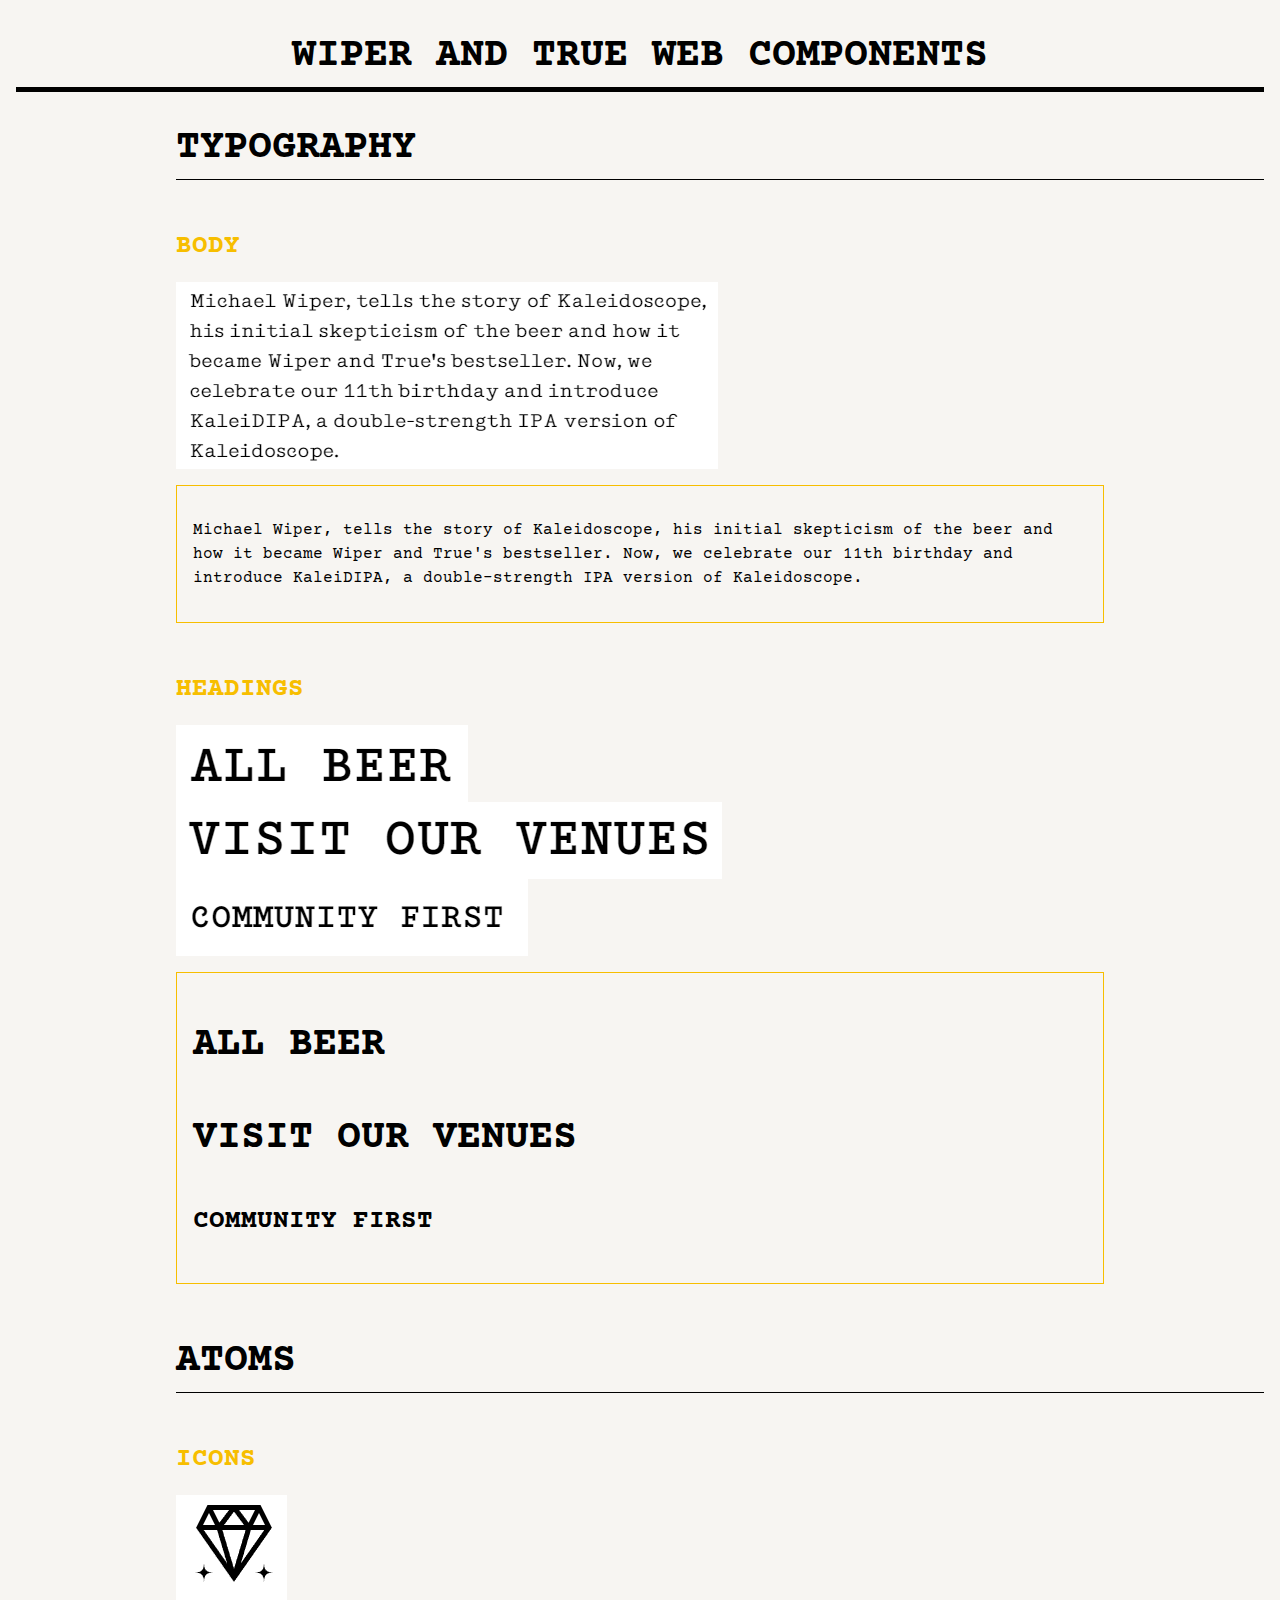
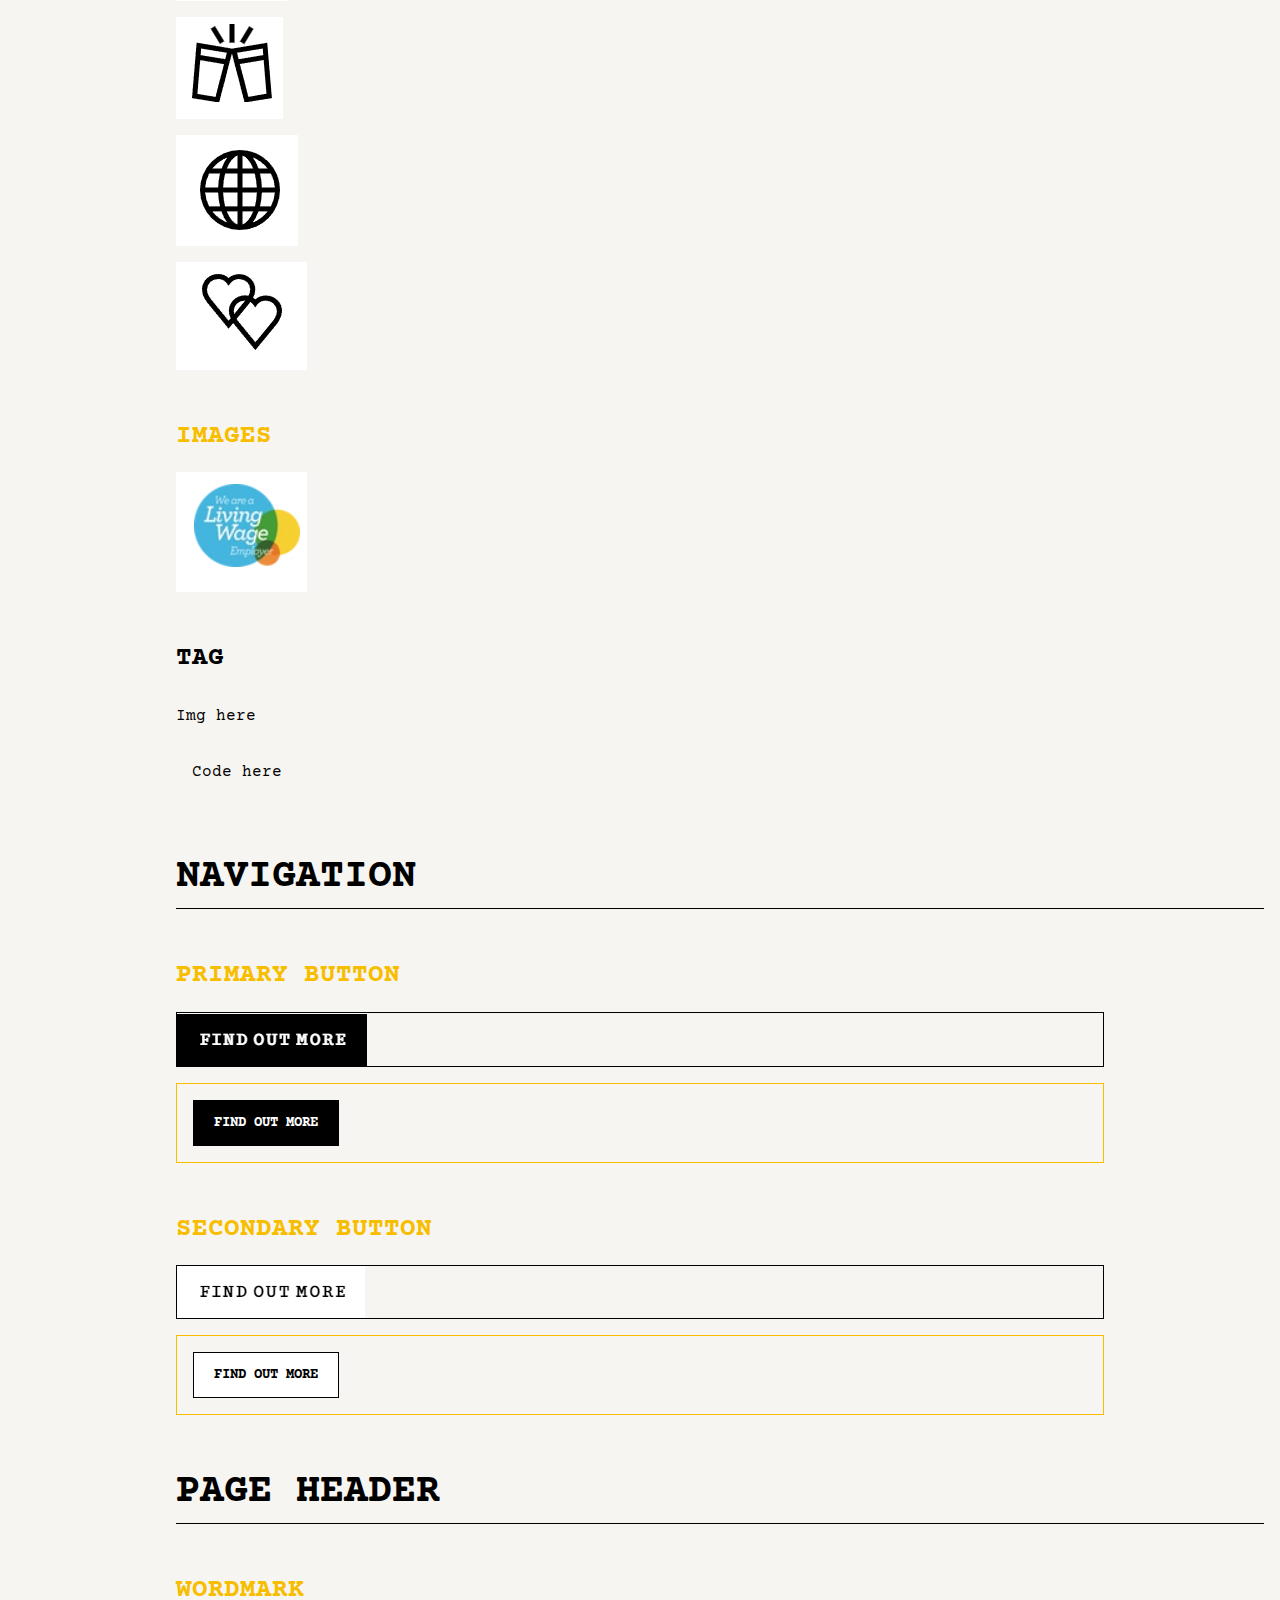
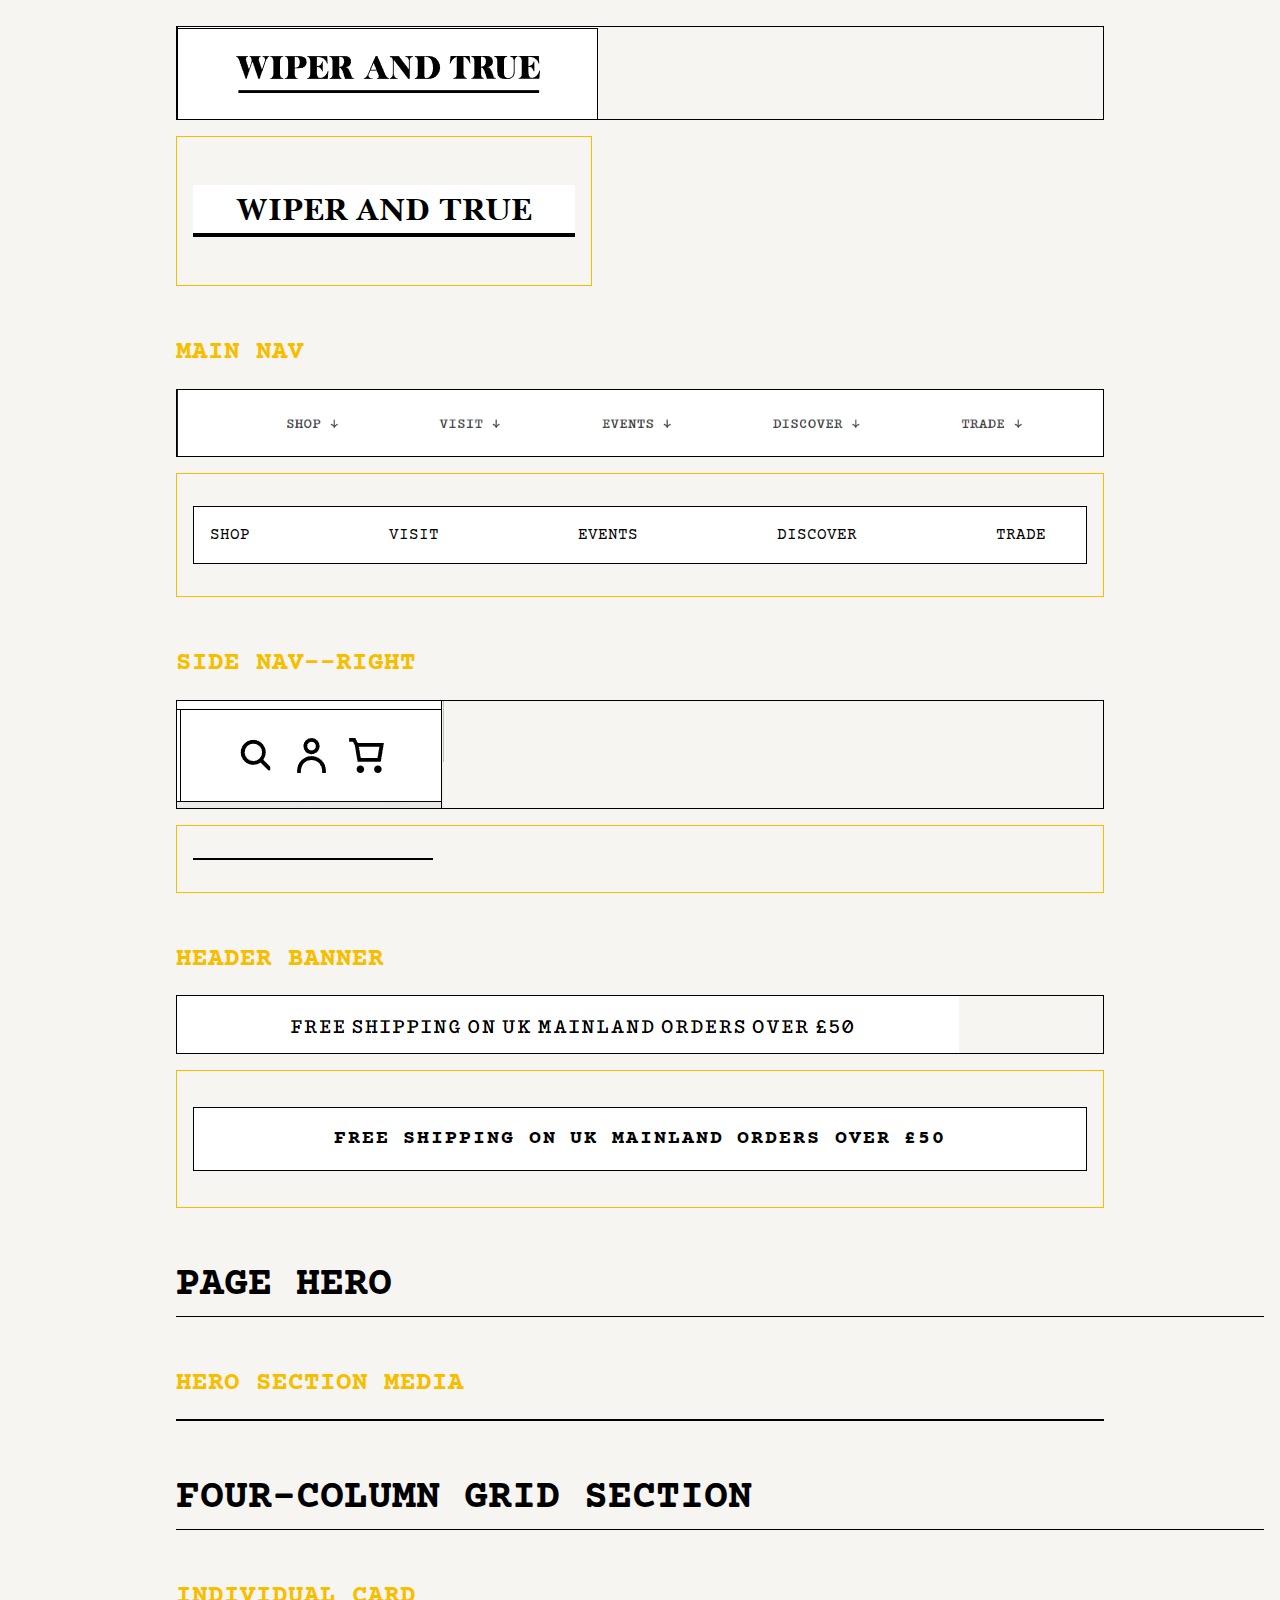
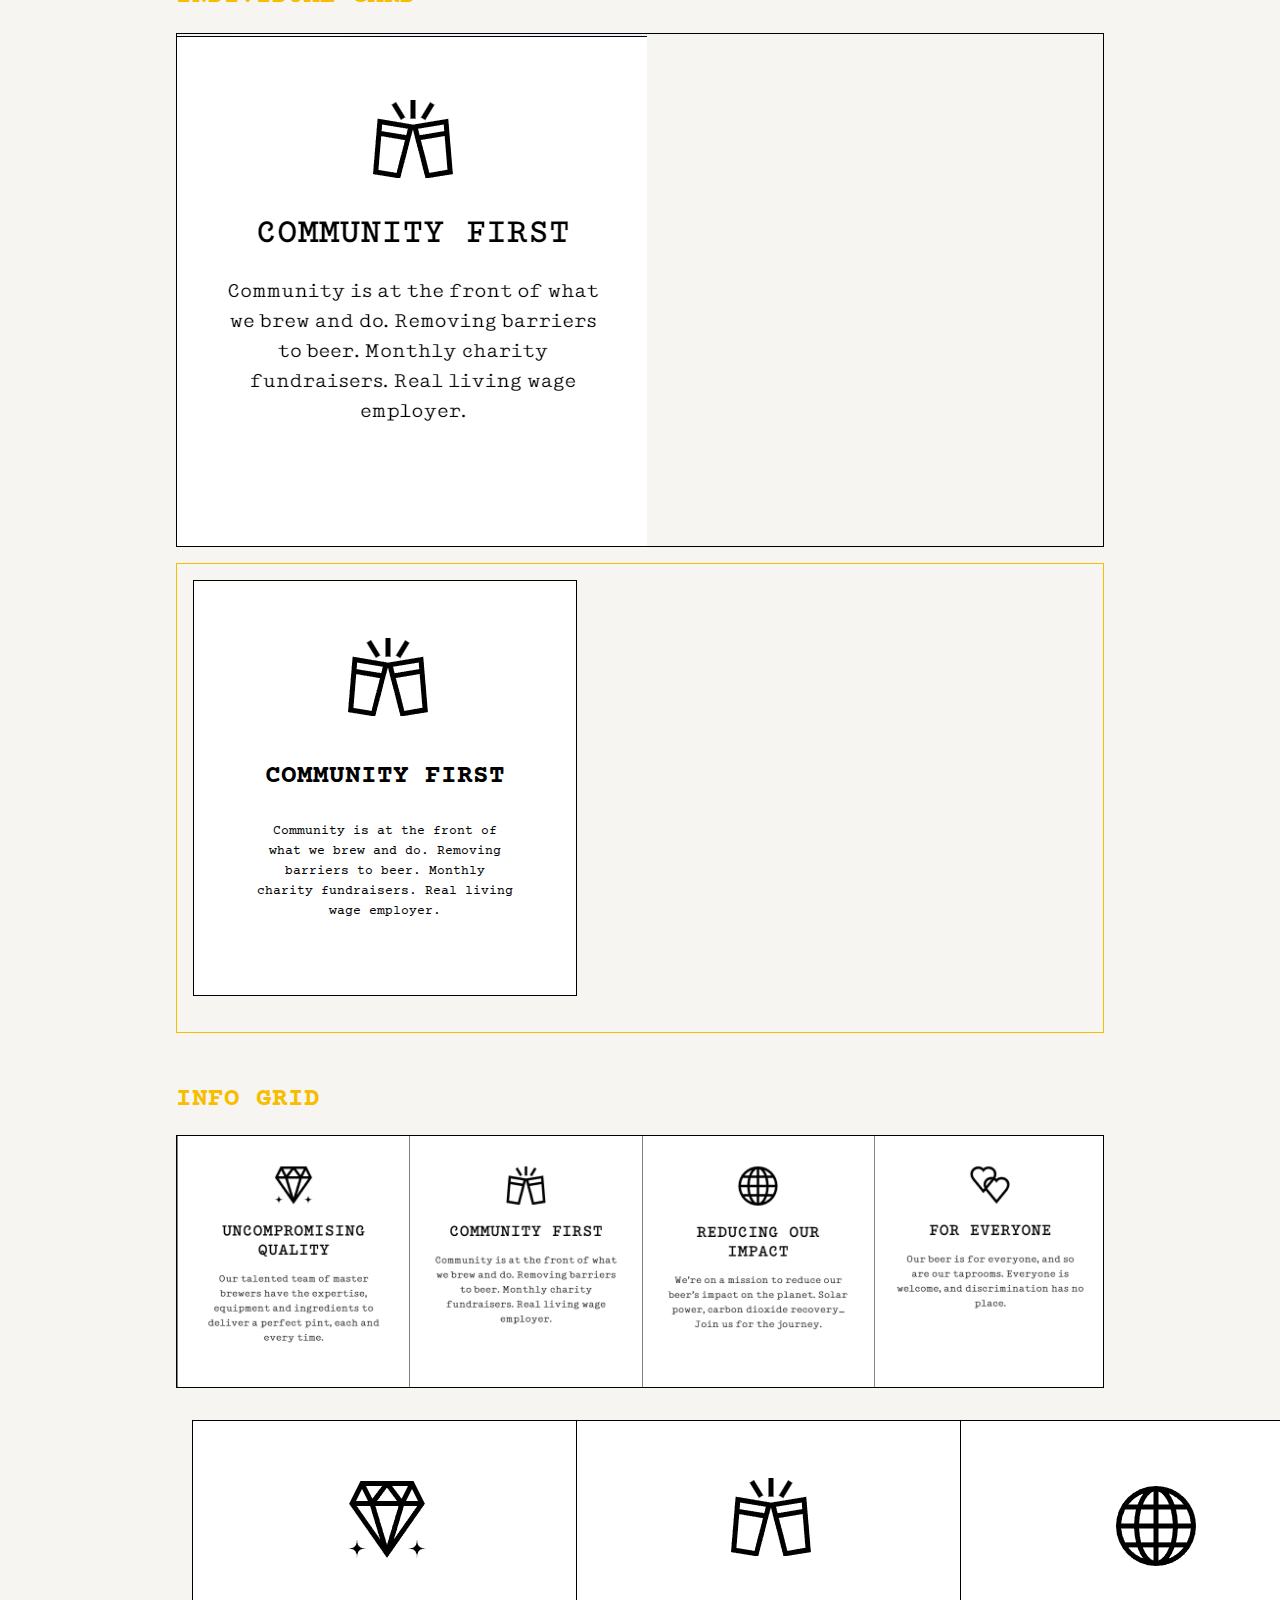
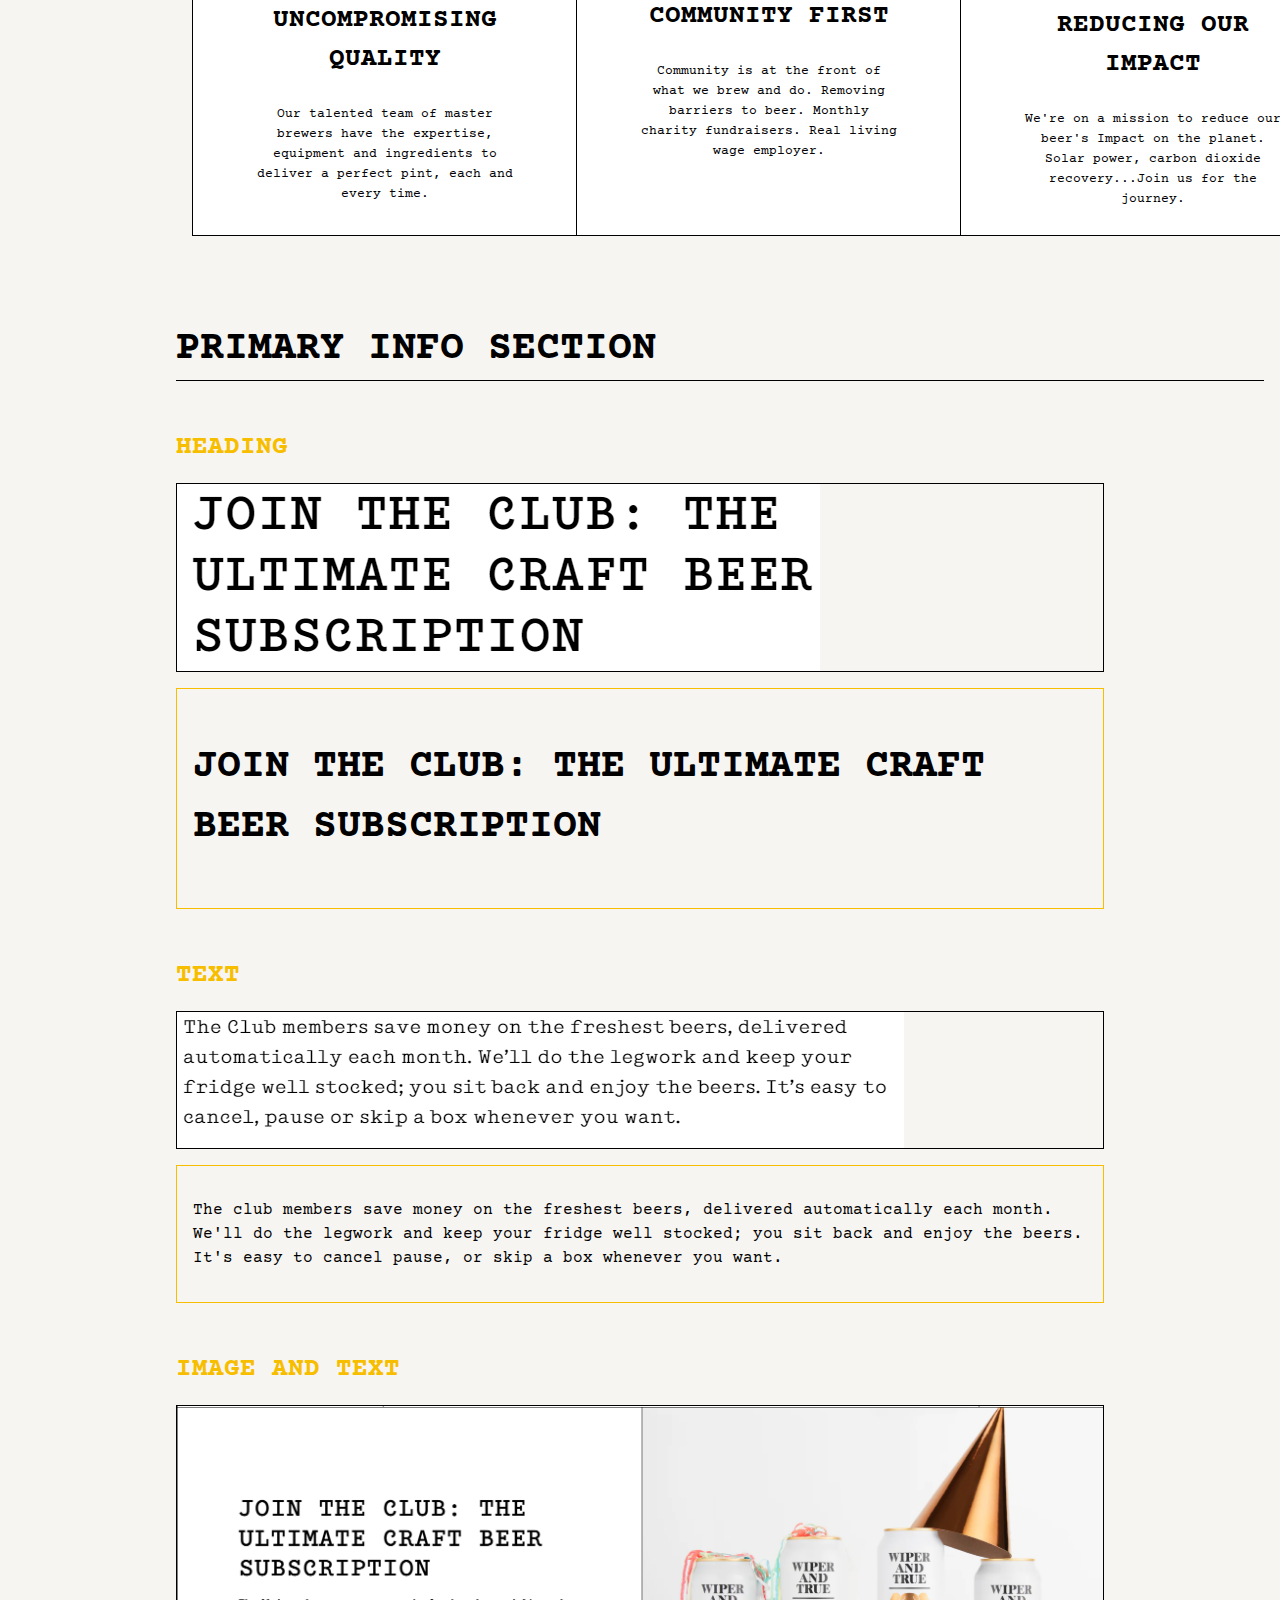
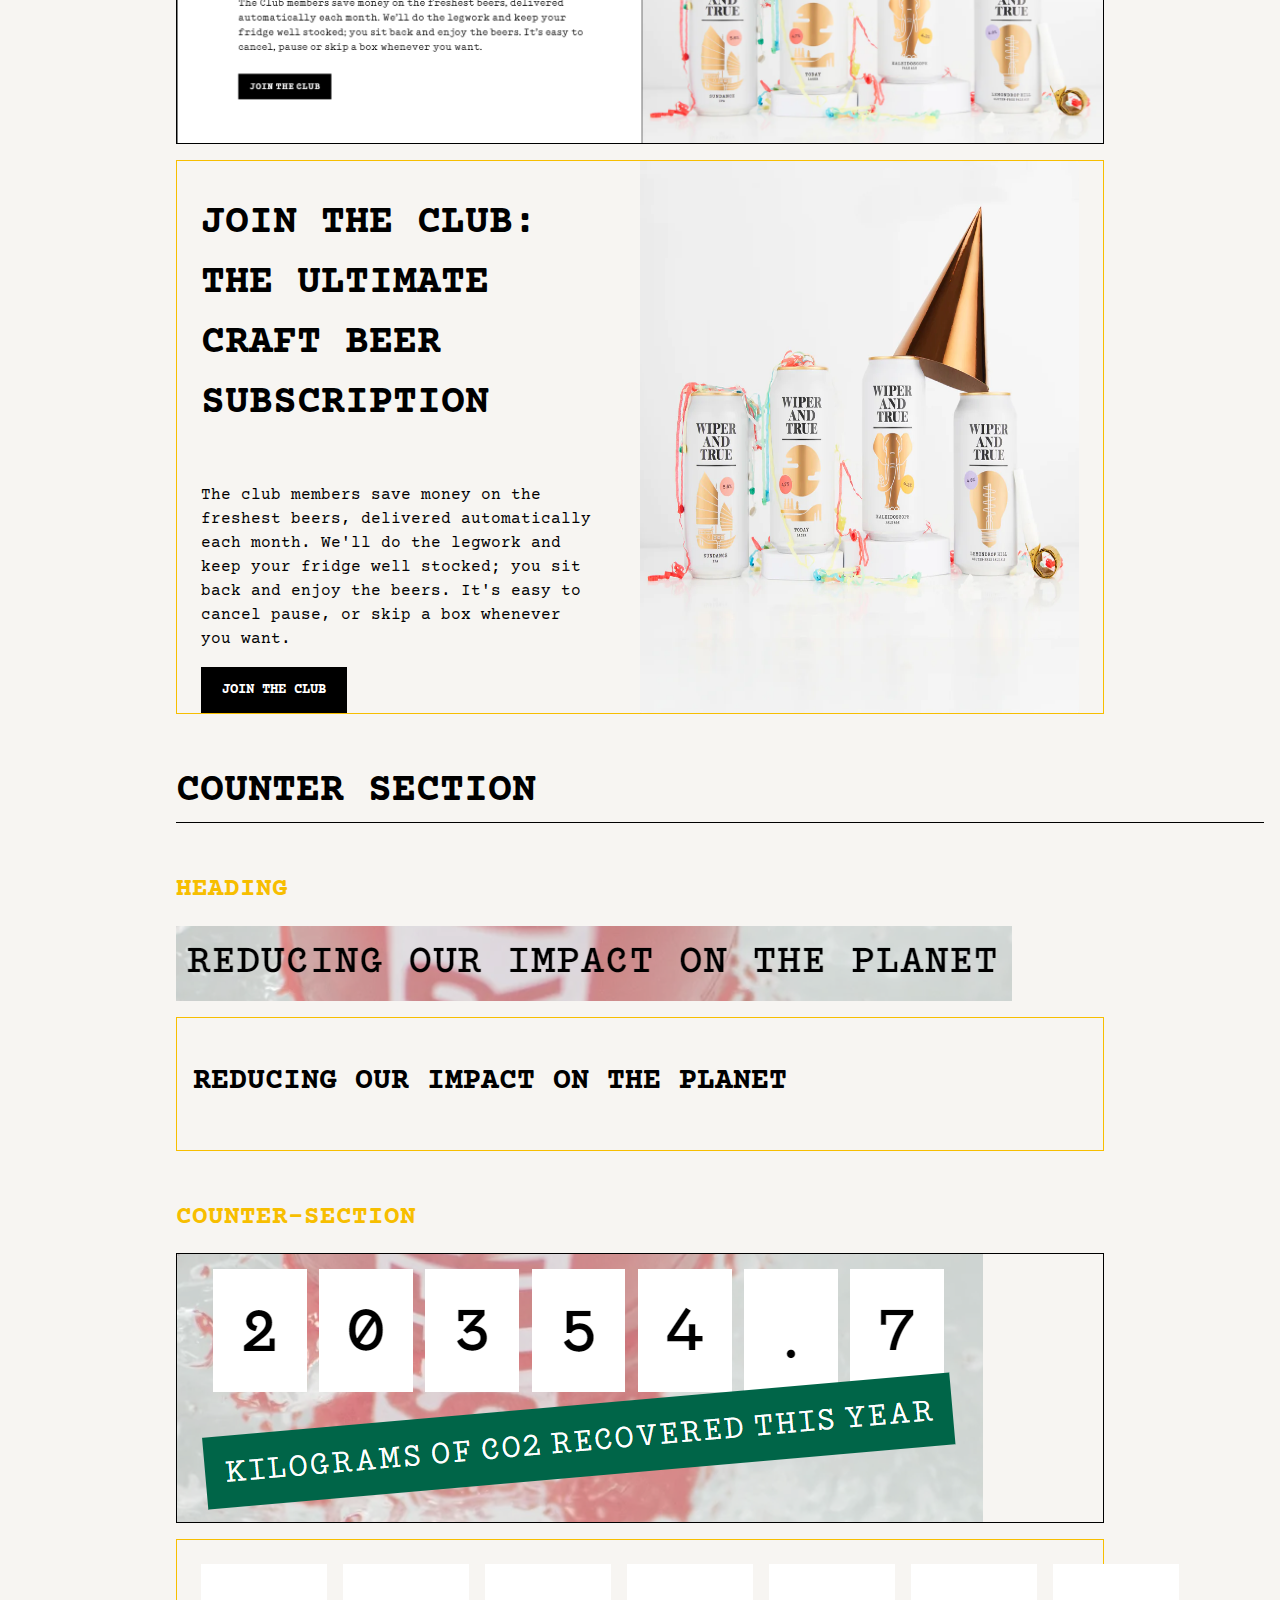
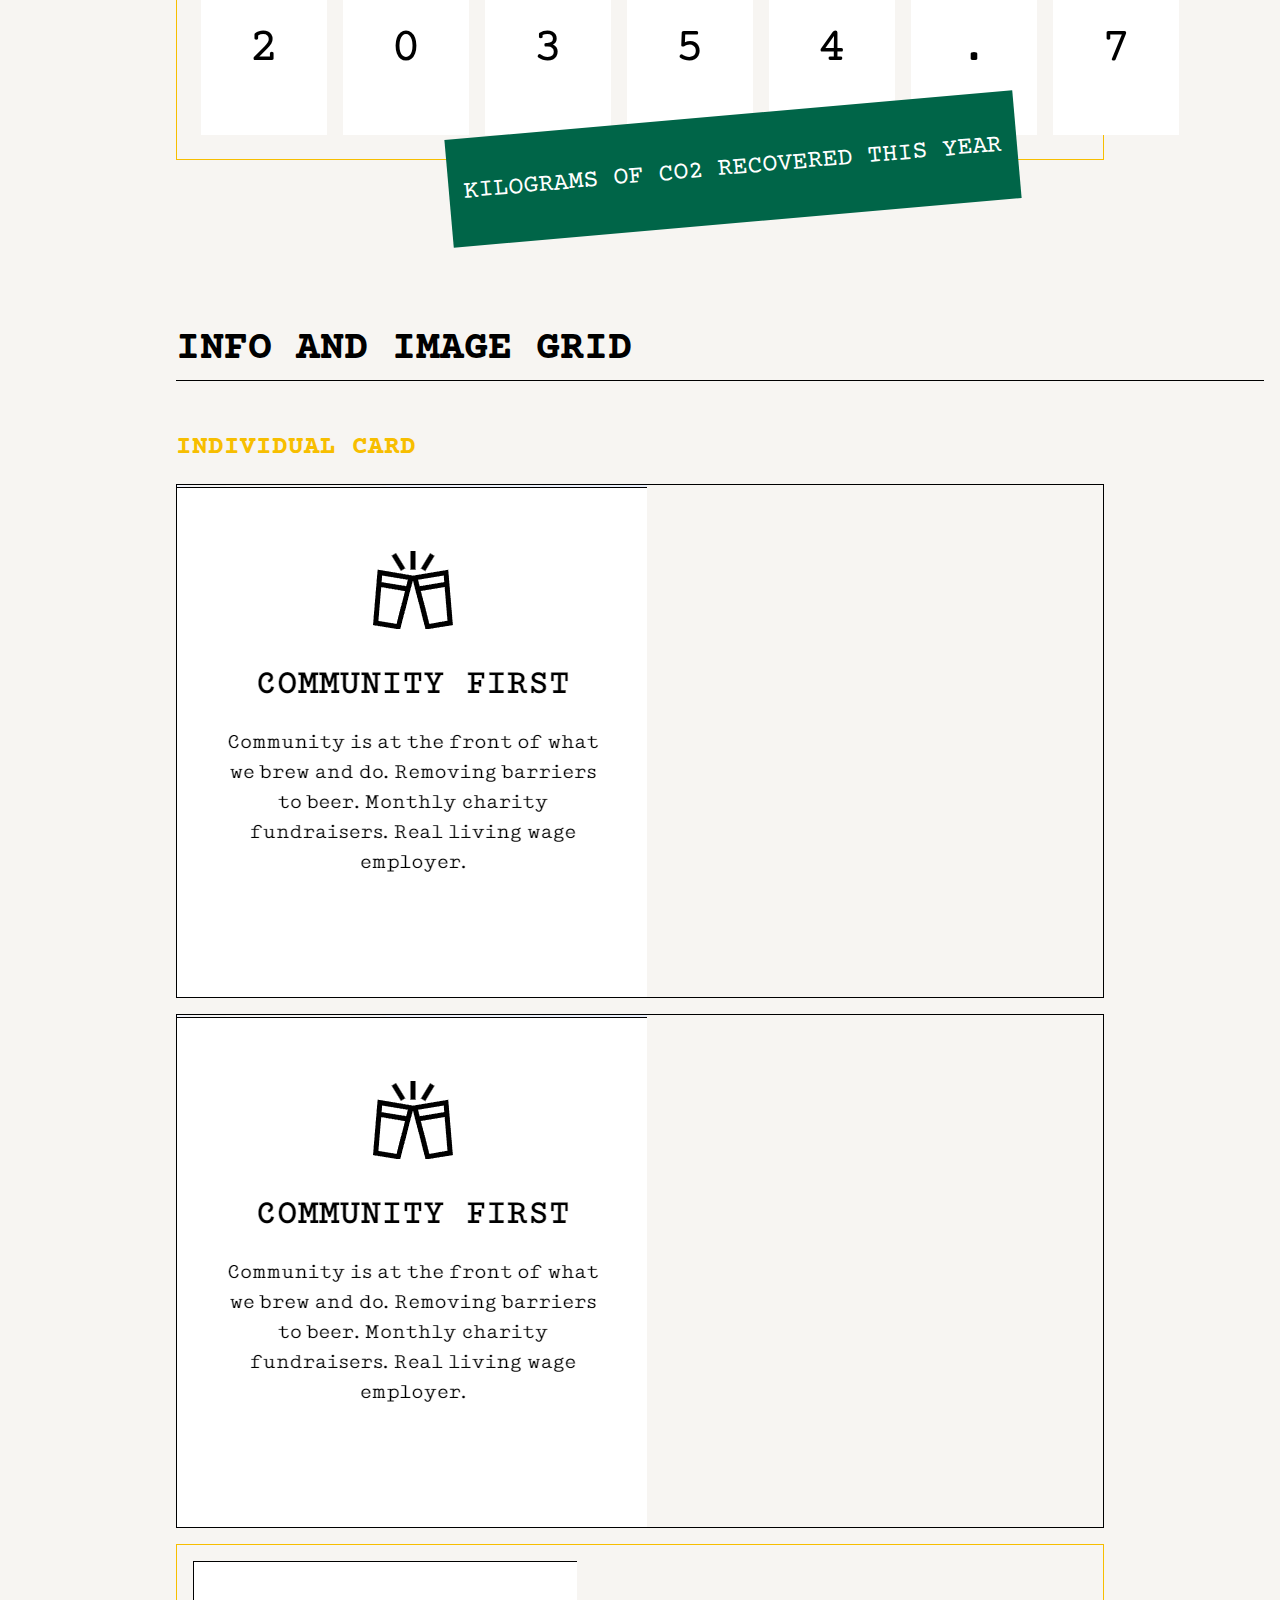
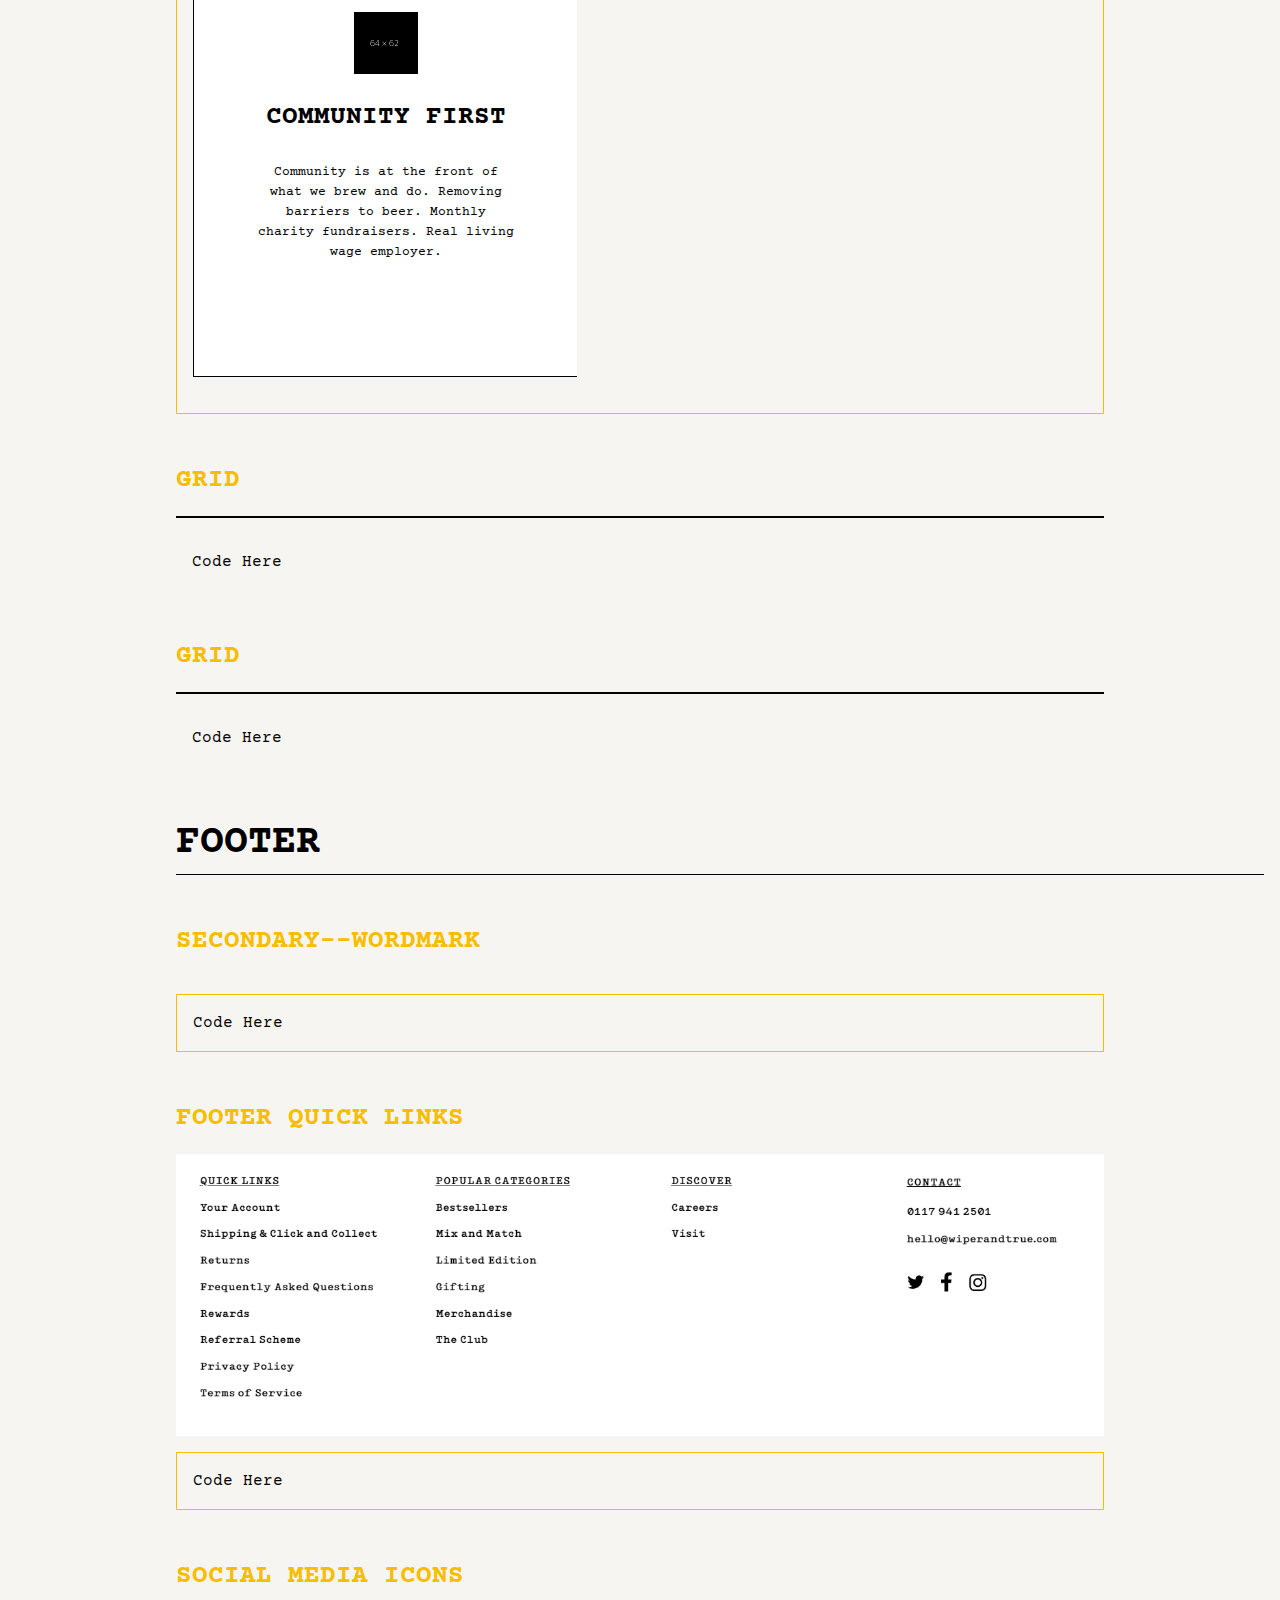
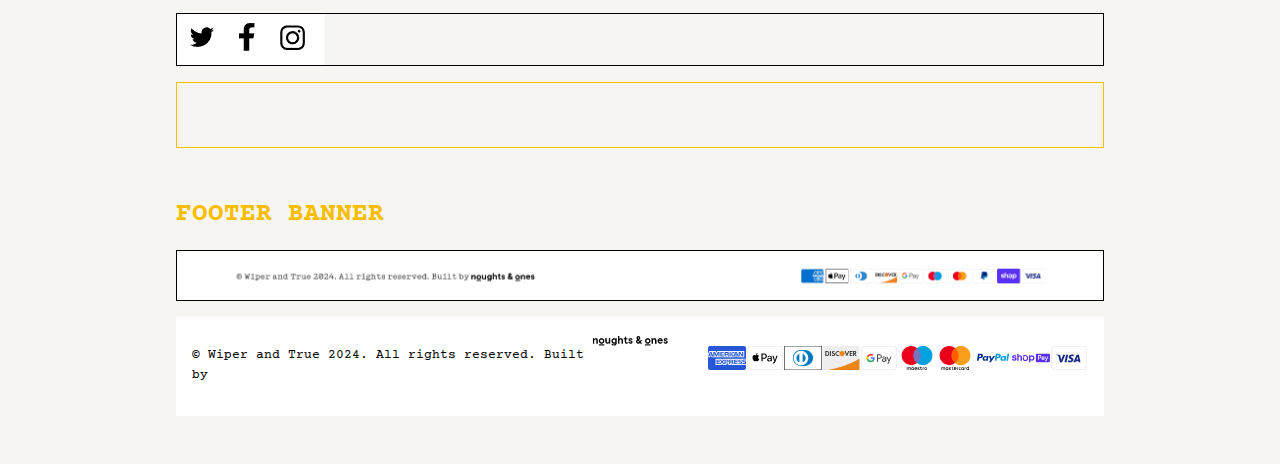
==== commit 89e585b4: "counter section partially complete" ====
--- a/components/index.html
+++ b/components/index.html
@@ -200,7 +200,7 @@
         </article>
 
         <article class="component">
-            <h3 class="component__name">Four Card Layout</h3>
+            <h3 class="component__name">Info Grid</h3>
             <div class="component__img component__img--outlined">
                 <img src="img/grid.png" srcset="img/grid.png 2x" alt="grid">
             </div>
@@ -297,47 +297,38 @@
 
         <article class="component">
             <h3 class="component__name">Heading</h3>
-            <div class="component__img component__img--outlined">
-                <img src="" srcset="" alt="">
-            </div>
-            <div class="component__code component__code--outlined">
-                Code Here
-            </div>
-        </article>
-
-        <article class="component">
-            <h3 class="component__name">Image</h3>
-            <div class="component__img">
-                <img src="" srcset="" alt="">
-            </div>
-            <div class="component__code component__code--outlined">
-                Code Here
-            </div>
-        </article>
-
-        <article class="component">
-            <h3 class="component__name">Body Copy</h3>
-            <div class="component__img component__img--outlined">
-                <img src="" srcset="" alt="">
-            </div>
-            <div class="component__code component__code--outlined">
-                Code Here
-            </div>
-        </article>
-
-        <article class="component">
-            <h3 class="component__name">Counter Section</h3>
-            <div class="component__img component__img--outlined">
-                <img src="" srcset="" alt="">
-            </div>
-            <div class="component__code component__code--outlined">
-                Code Here
+            <div class="component__img">
+                <img src="img/counter-section__title.png" srcset="img/counter-section__title.png 2x" alt="counter section title">
+            </div>
+            <div class="component__code component__code--outlined">
+                <h2 id="counter__title">Reducing our impact on the planet</h2>
+            </div>
+        </article>
+
+        <article class="component">
+            <h3 class="component__name">Counter-Section</h3>
+            <div class="component__img component__img--outlined">
+                <img src="img/counter-section__img.png" srcset="img/counter-section__img.png 2x" alt="counter section image">
+            </div>
+            <div class="component__code component__code--outlined counter">
+                <div class="counter__txt">
+                    <p class="counter__txt--character">2</p>
+                    <p class="counter__txt--character">0</p>
+                    <p class="counter__txt--character">3</p>
+                    <p class="counter__txt--character">5</p>
+                    <p class="counter__txt--character">4</p>
+                    <p class="counter__txt--character">.</p>
+                    <p class="counter__txt--character">7</p>
+                </div>
+            <div class="counter__label">
+                <p class="counter__label-txt">Kilograms of co2 recovered this year</p>
+            </div>
             </div>
         </article>
 
     <!-- three-col grid section -->
 
-    <h2 class="components-page__subtitle">Three-Column Grid</h2>
+    <h2 class="components-page__subtitle" id="below-counter">Info and Image Grid</h2>
 
         <article class="component">
             <h3 class="component__name">Individual Card</h3>
@@ -371,30 +362,6 @@
 
         <article class="component">
             <h3 class="component__name">Grid</h3>
-            <div class="component__img component__img--outlined">
-                <img src="" srcset="" alt="">
-            </div>
-            <div class="component__code">
-                Code Here
-            </div>
-        </article>
-
-    <!-- product section -->
-
-    <h2 class="components-page__subtitle">Products Section</h2>
-
-        <article class="component">
-            <h3 class="component__name">Product Card</h3>
-            <div class="component__img component__img--outlined">
-                <img src="" srcset="" alt="">
-            </div>
-            <div class="component__code component__code--outlined">
-                Code Here
-            </div>
-        </article>
-
-        <article class="component">
-            <h3 class="component__name">Product Grid--3col-1row</h3>
             <div class="component__img component__img--outlined">
                 <img src="" srcset="" alt="">
             </div>
--- a/components/main.css
+++ b/components/main.css
@@ -10,6 +10,7 @@
     --wine-red: #971533;
     --orange: #ff5200;
     --green: #72d64c;
+    --forest-green: #006548;
     --red: #ee3a45;
     --blue-dark: #192d4d;
     --pink: #ff8189;
@@ -262,6 +263,50 @@
     margin: 0 2.5rem 0 0;
   }
 
+  /* counter section */
+
+  .counter {
+    position: relative;
+  }
+
+  .counter__txt {
+    display: flex;
+  }
+
+  #counter__title {
+    font-size: 1.88rem;
+    margin-bottom: 30px;
+  }
+
+  .counter__txt--character {
+    font-size: 3.13rem;
+    font-weight: 400;
+    background: var(--white);
+    padding: 3rem;
+    margin: 0.5rem;
+  }
+
+  .counter__label {
+    background: var(--forest-green);
+    color: var(--white);
+    width: max-content;
+    position: absolute;
+    top: 80%;
+    left: 60%;
+    transform: translate(-50%) rotate(-5deg);
+    
+  }
+
+  .counter__label-txt {
+    font-size: 1.57rem;
+    padding: 10px 15px;
+    text-transform: uppercase;
+  }
+
+  #below-counter {
+    margin-top: 10rem;
+  }
+
   /* footer */
 
   .social-media {
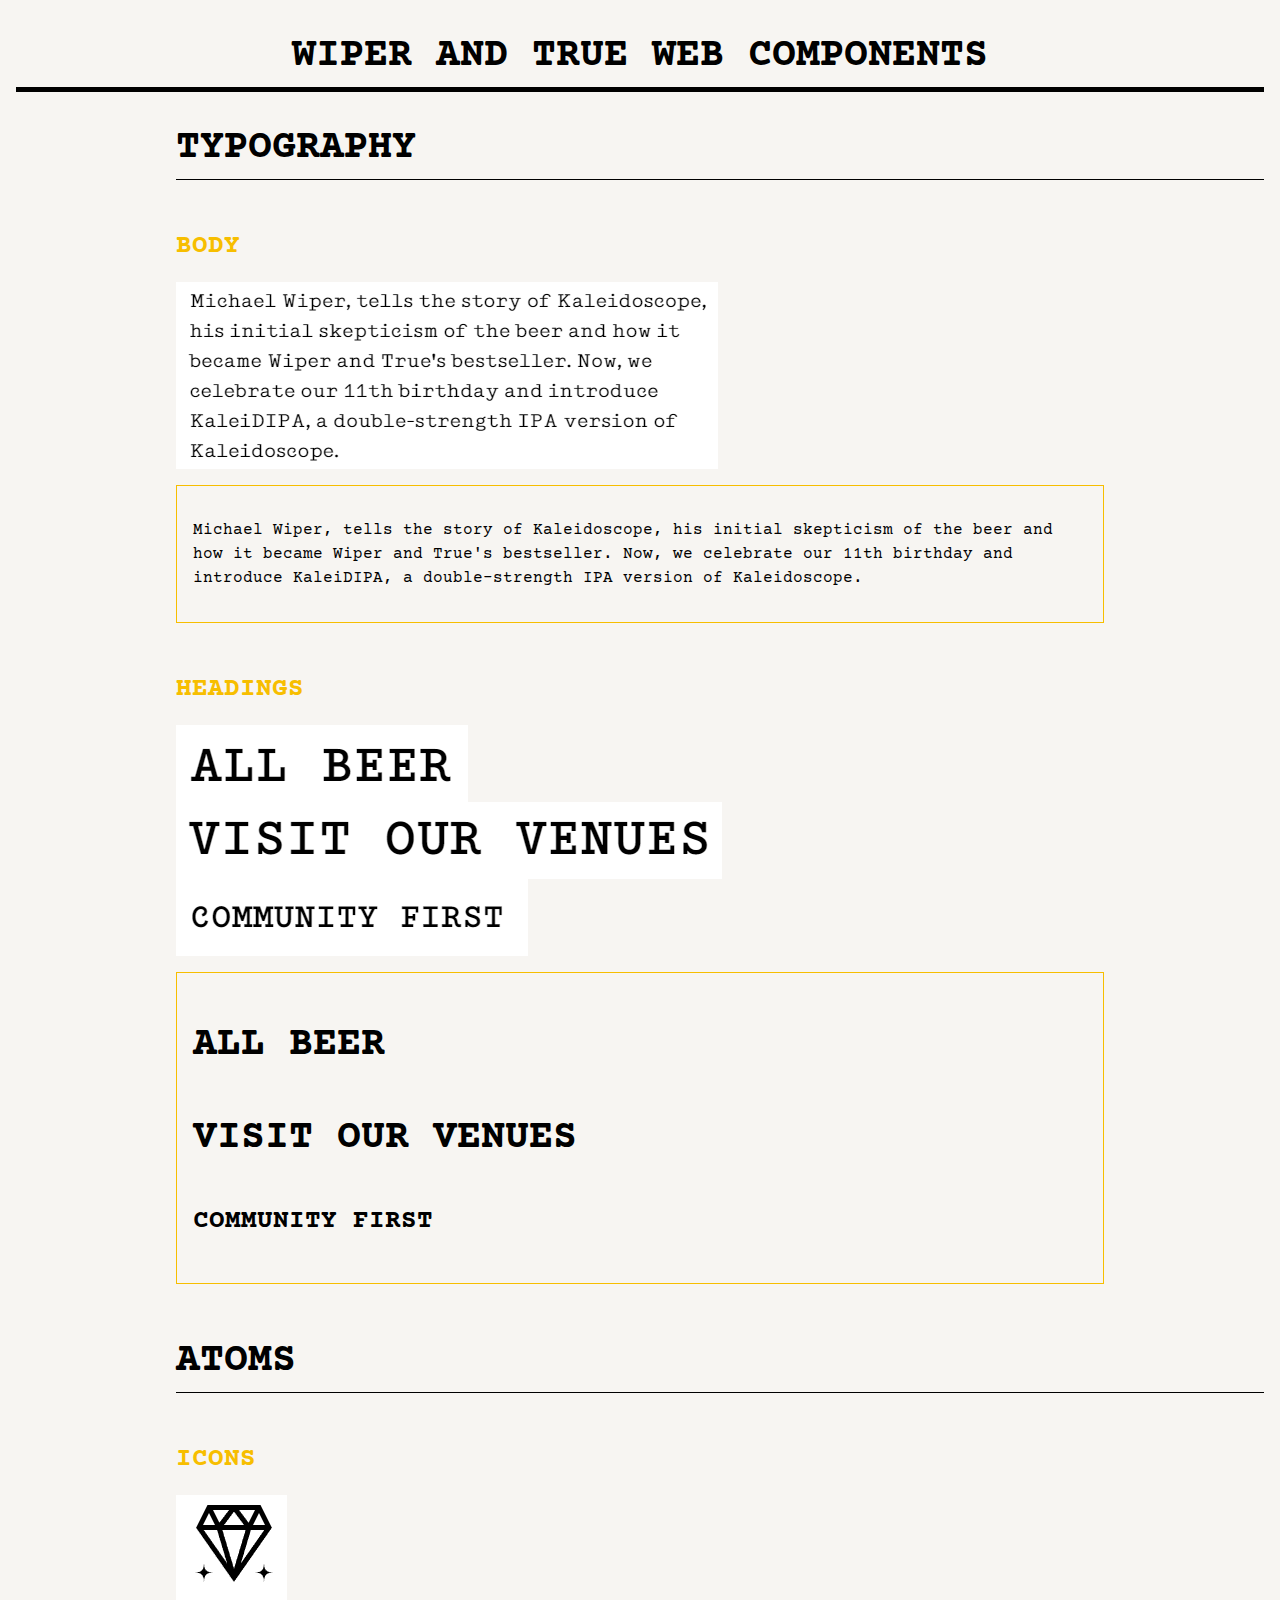
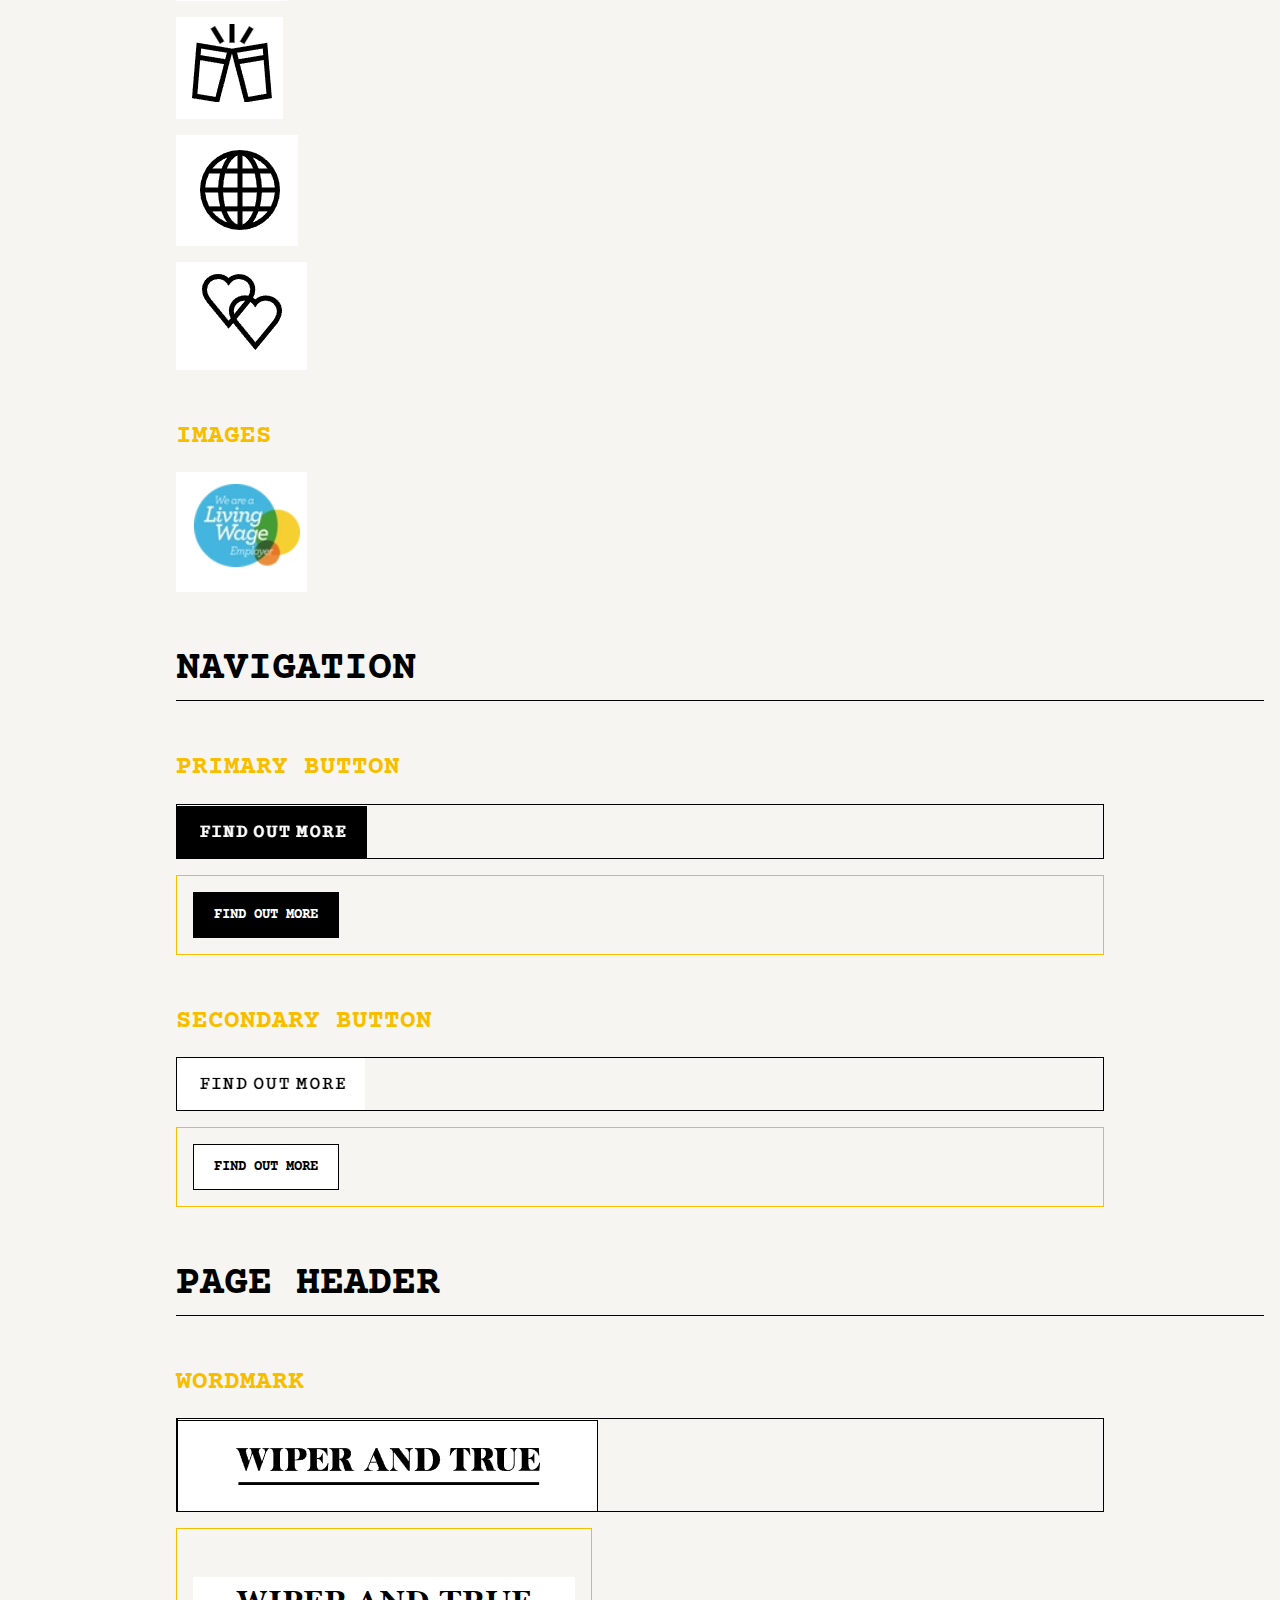
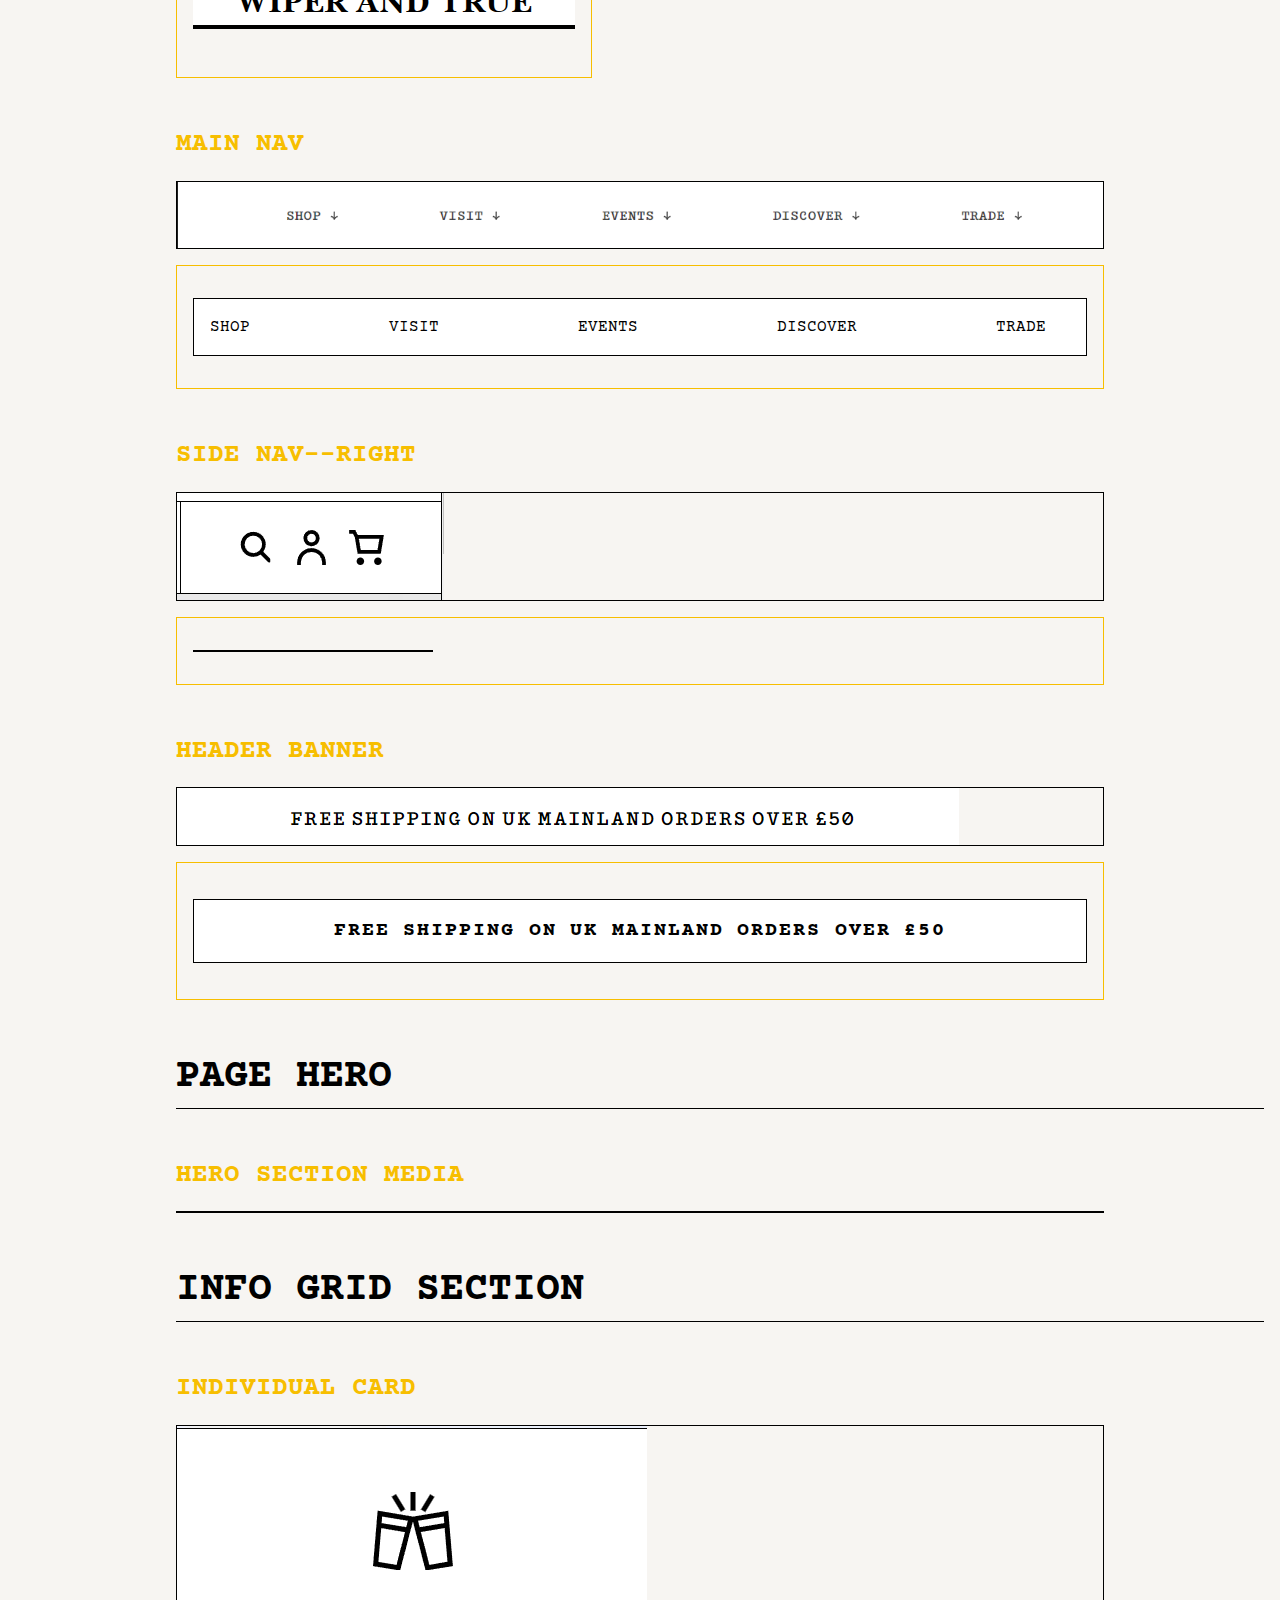
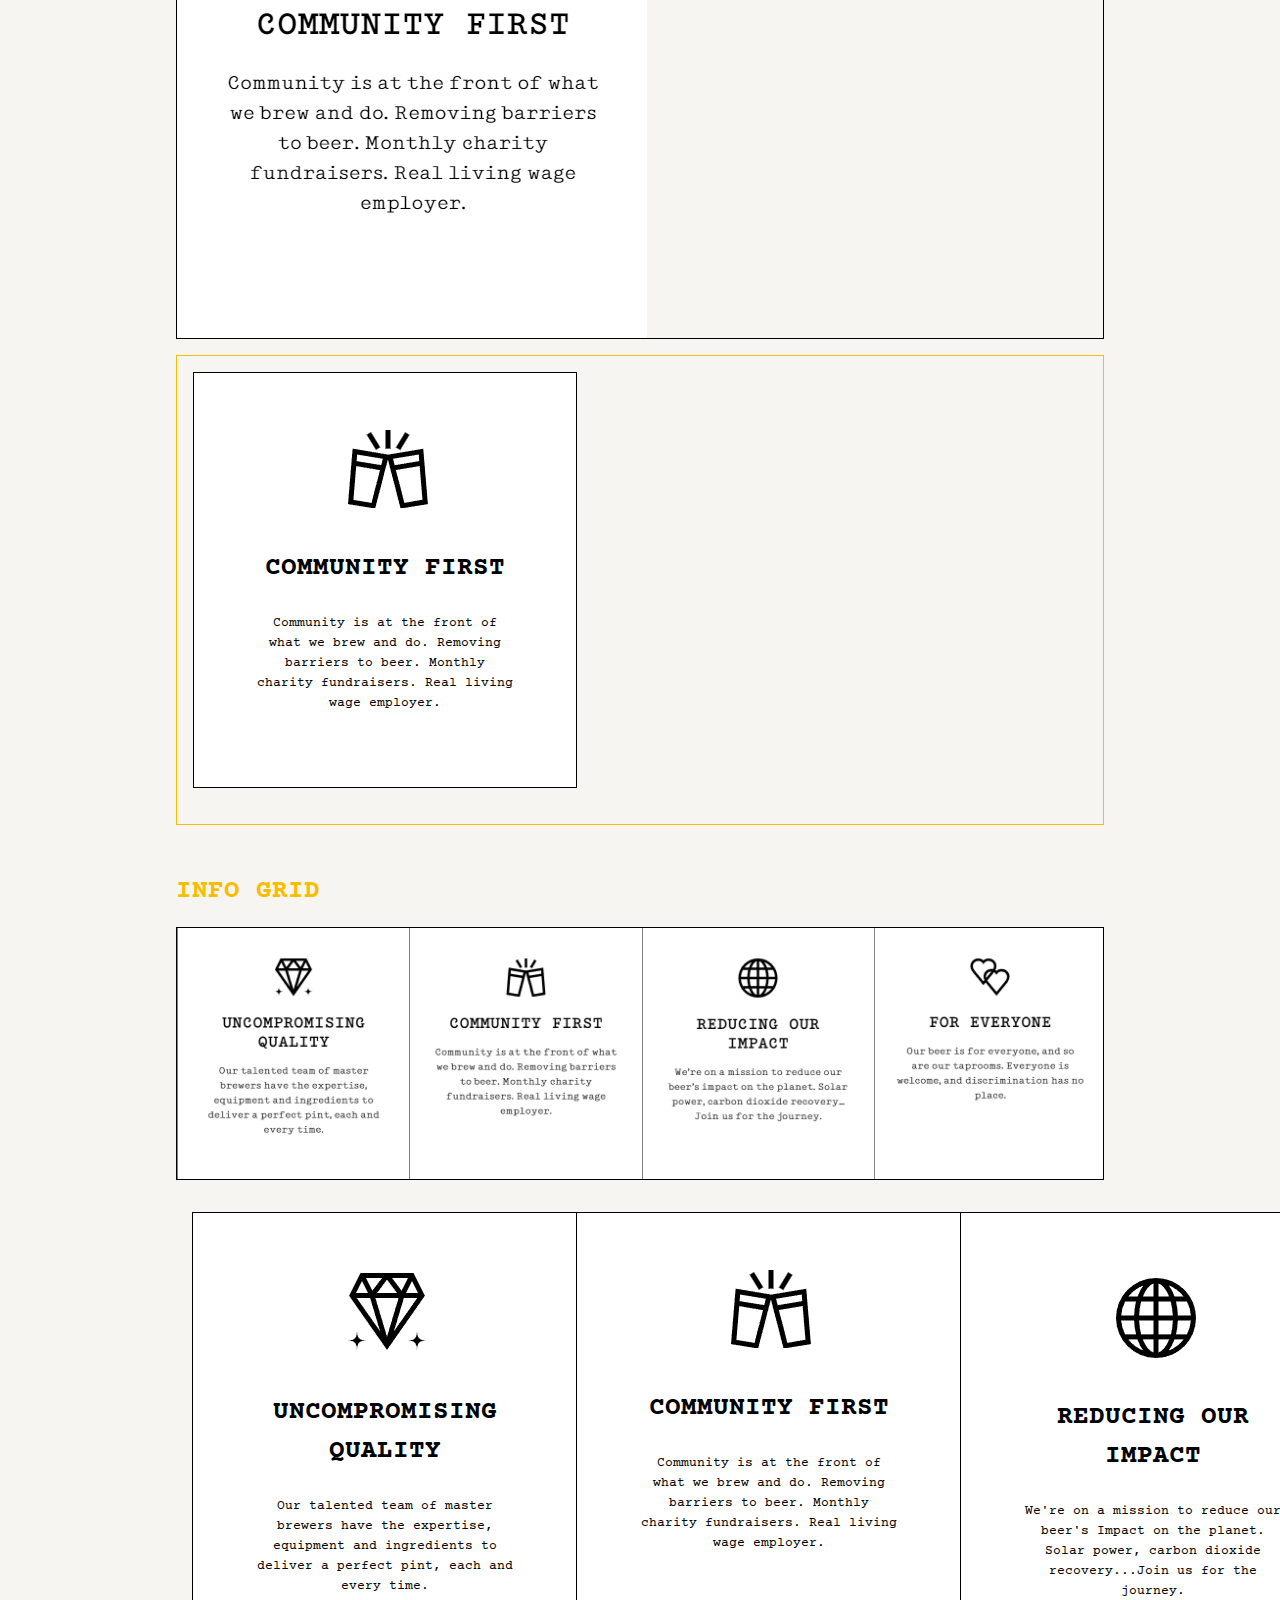
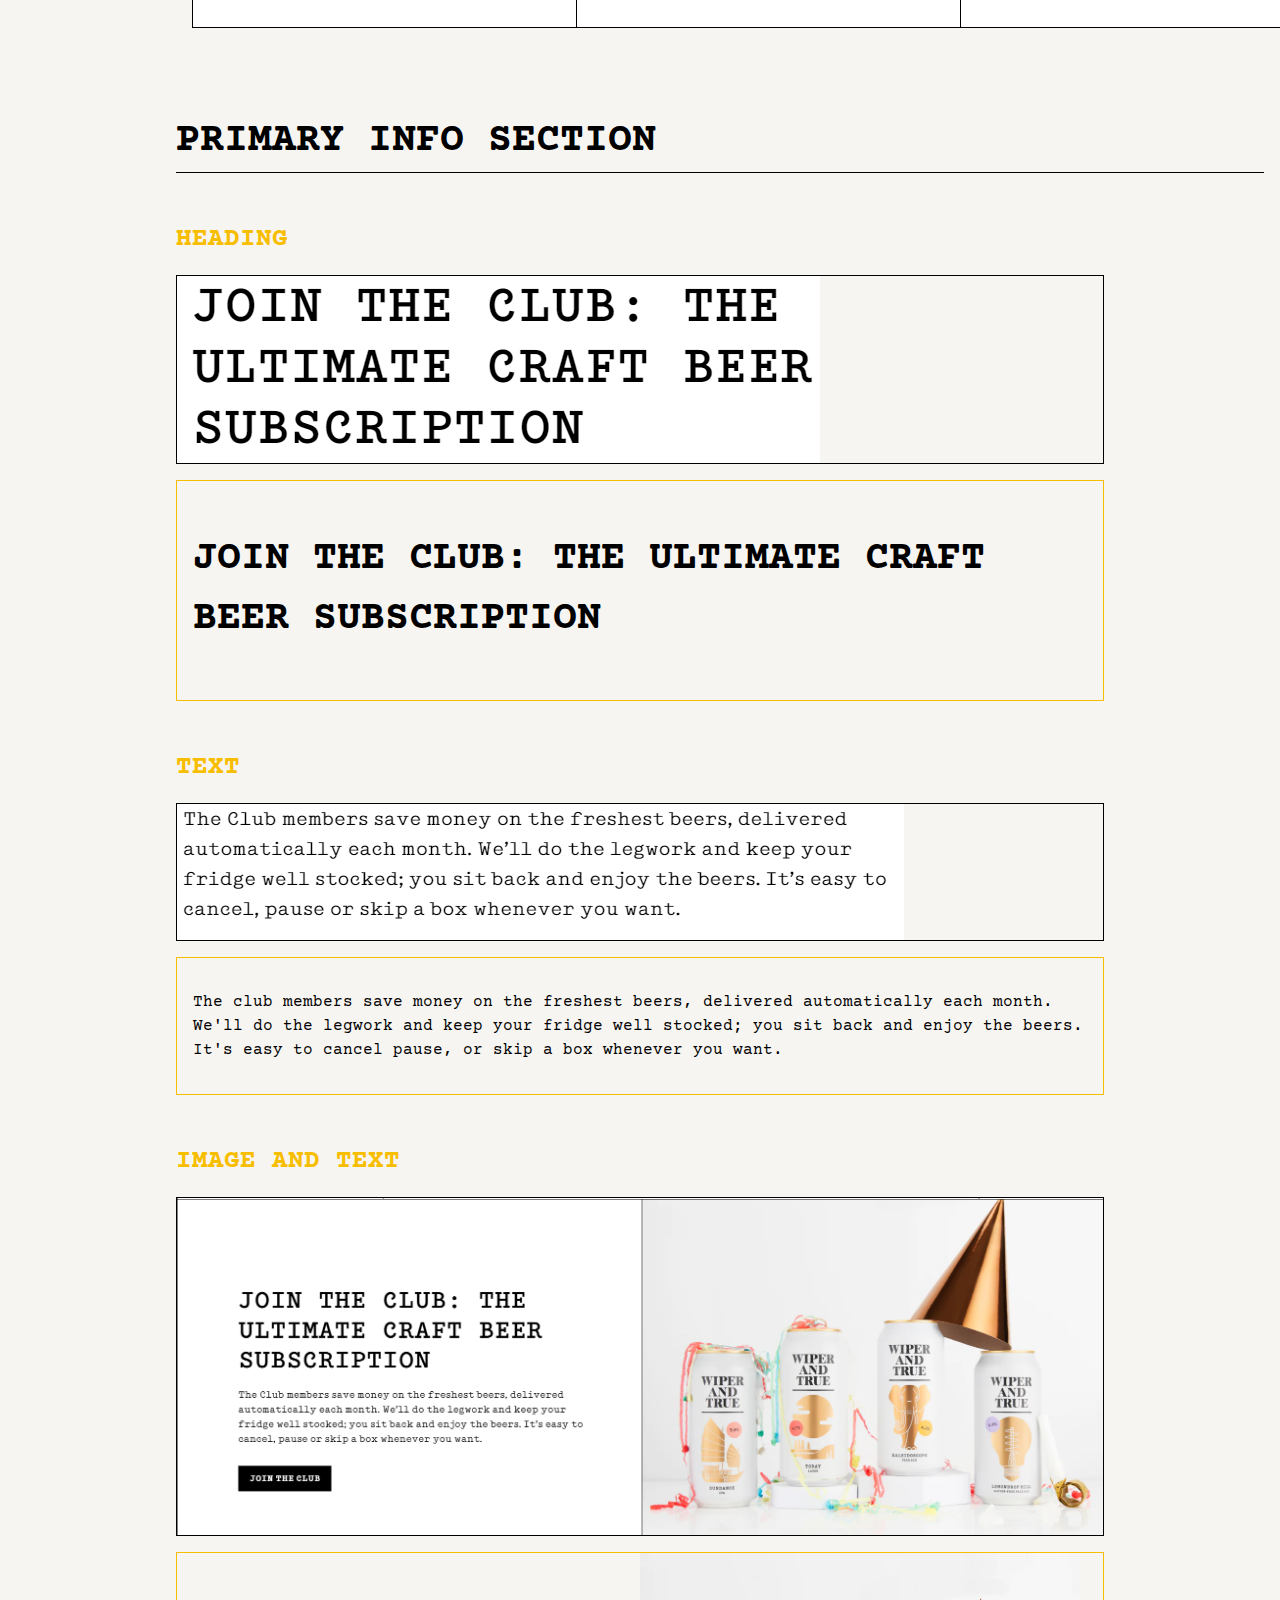
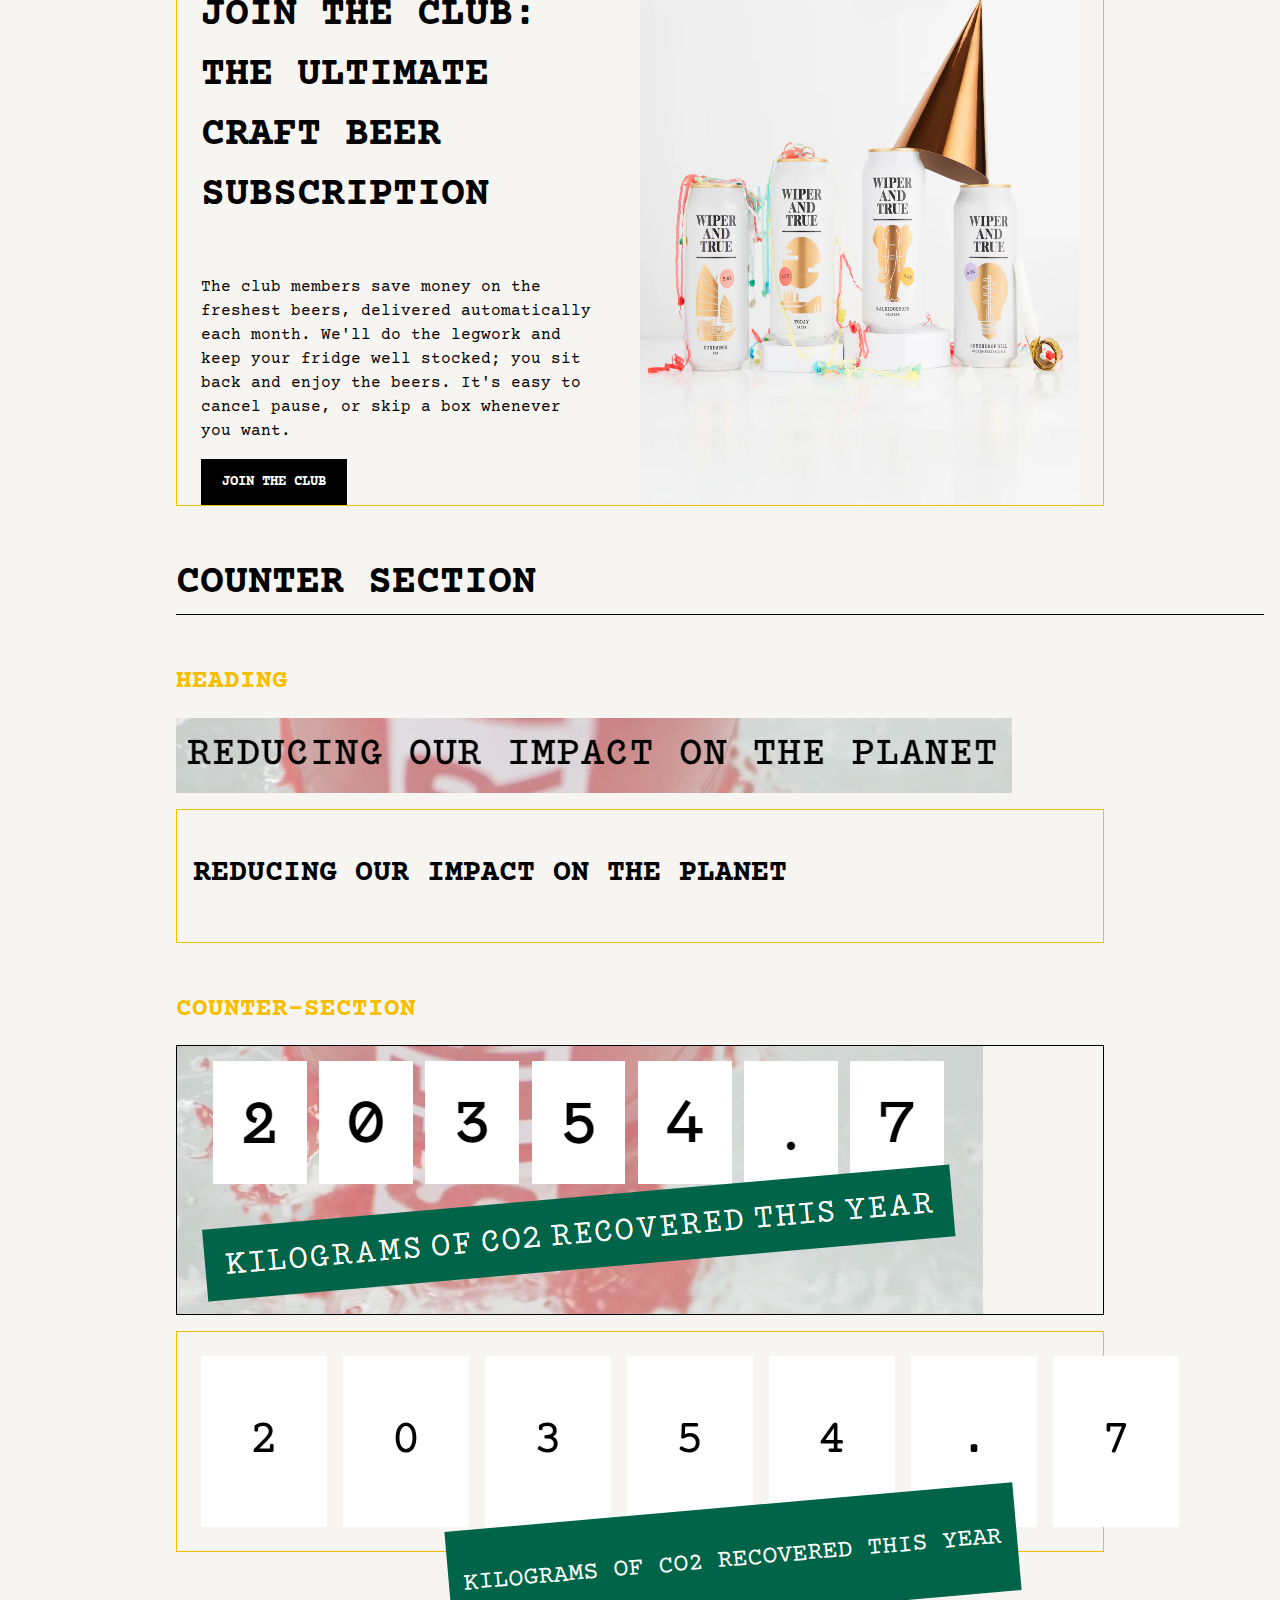
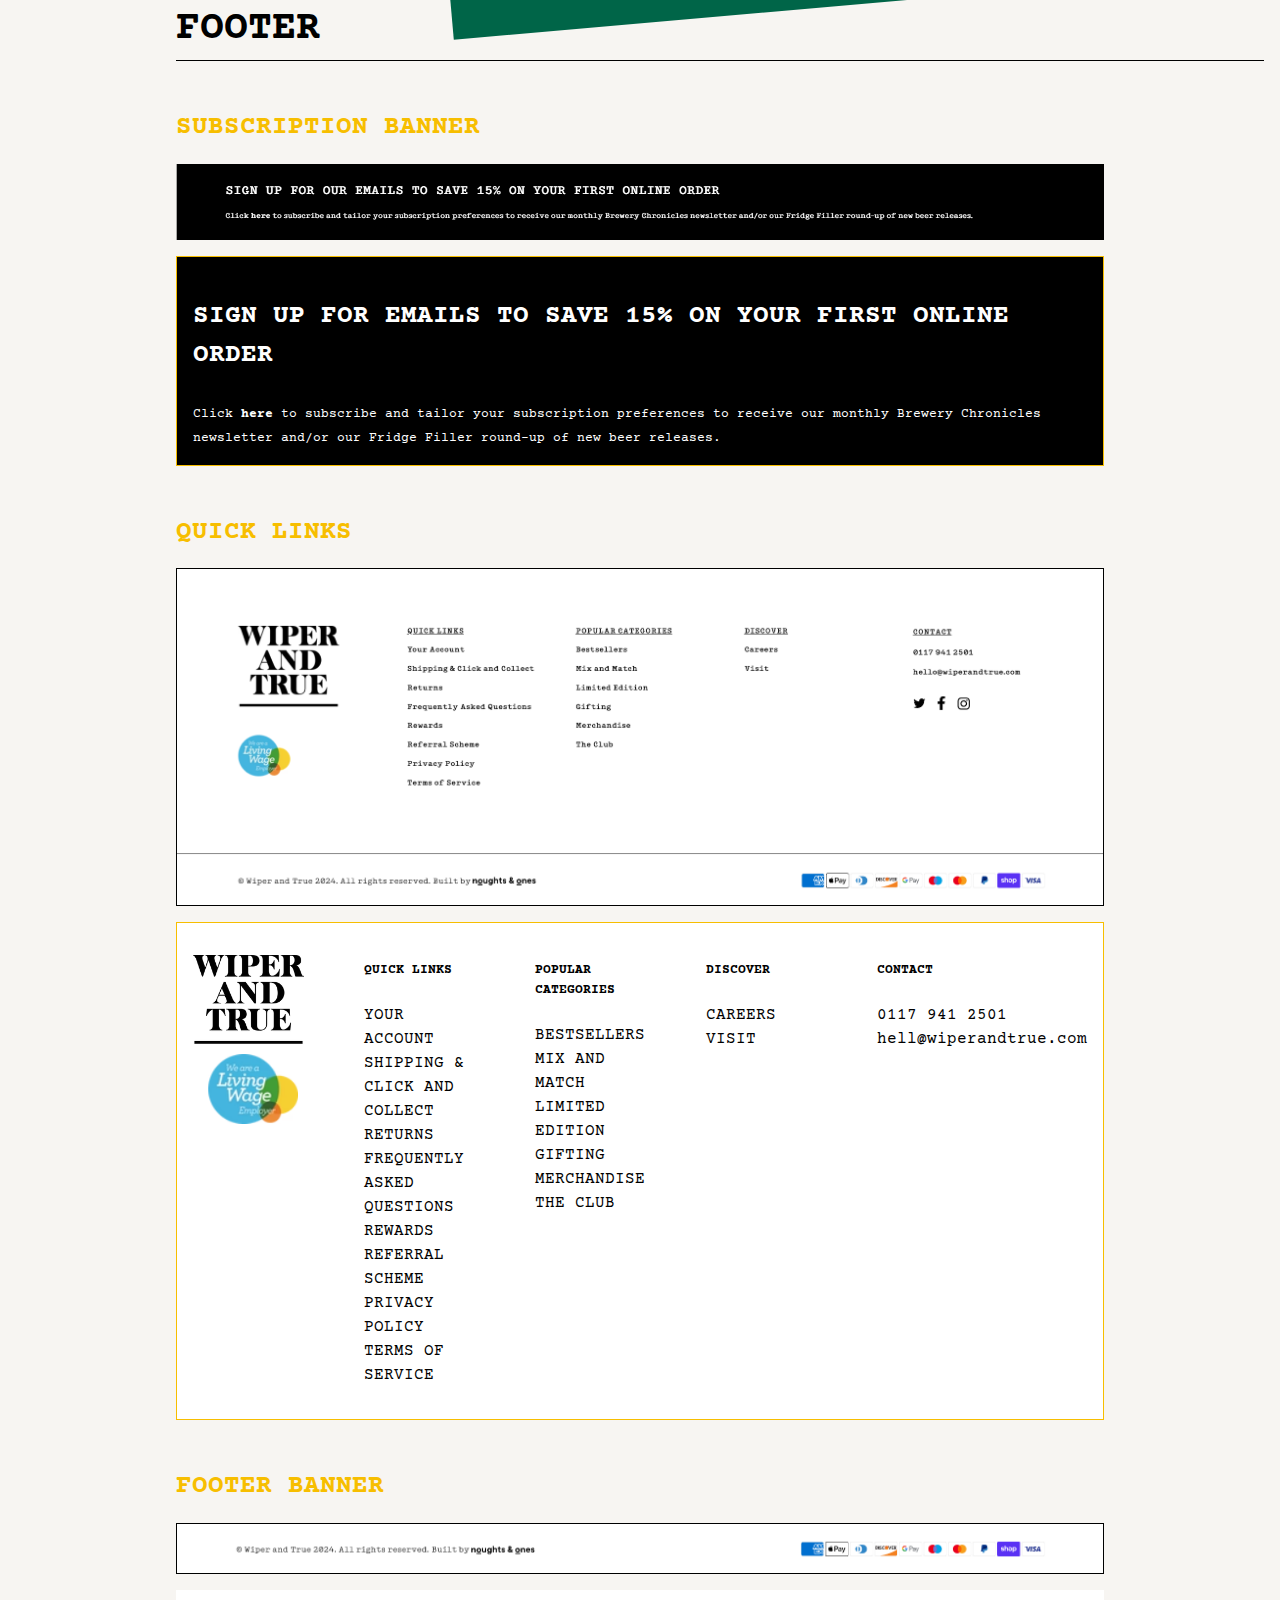
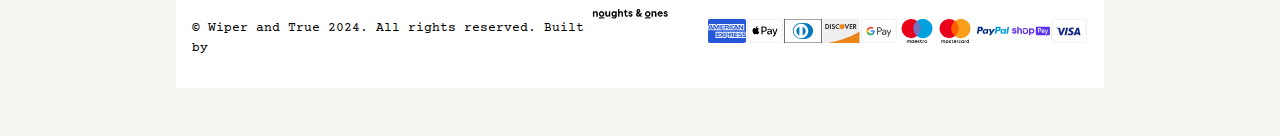
==== commit 0c3249a9: "footer complete" ====
--- a/components/index.html
+++ b/components/index.html
@@ -81,16 +81,6 @@
             </div>
         </article>
 
-        <article class="component">
-            <h3>Tag</h3>
-            <div class="component__img">
-                Img here
-            </div>
-            <div class="component__code">
-                Code here
-            </div>
-        </article>
-
         <h2 class="components-page__subtitle">Navigation</h2>
 
         <article class="component">
@@ -180,7 +170,7 @@
 
     <!-- four-col grid section -->
 
-    <h2 class="components-page__subtitle">Four-Column Grid Section</h2>
+    <h2 class="components-page__subtitle">Info Grid Section</h2>
 
         <article class="component">
             <h3 class="component__name">Individual Card</h3>
@@ -326,86 +316,85 @@
             </div>
         </article>
 
-    <!-- three-col grid section -->
-
-    <h2 class="components-page__subtitle" id="below-counter">Info and Image Grid</h2>
-
-        <article class="component">
-            <h3 class="component__name">Individual Card</h3>
-            <div class="component__img component__img--outlined">
-                <img src="img/grid__card.png" srcset="img/grid__card.png 2x" alt="grid card">
-            </div>
-            <div class="component__img component__img--outlined">
-                <img src="img/grid__card.png" srcset="img/grid__card.png 2x" alt="grid card">
-            </div>
-            <div class="component__code component__code--outlined">
-                <div class="card">
-                    <img class="icon card__icon" src="img/icon-placeholder.png">
-                    <h3>Community First</h3>
-                    <p>Community is at the front of what we brew and do.
-                        Removing barriers to beer. Monthly charity fundraisers. 
-                        Real living wage employer. 
-                    </p>
-                </div>
-            </div>
-        </article>
-
-        <article class="component">
-            <h3 class="component__name">Grid</h3>
-            <div class="component__img component__img--outlined">
-                <img src="" srcset="" alt="">
-            </div>
-            <div class="component__code">
-                Code Here
-            </div>
-        </article>
-
-        <article class="component">
-            <h3 class="component__name">Grid</h3>
-            <div class="component__img component__img--outlined">
-                <img src="" srcset="" alt="">
-            </div>
-            <div class="component__code">
-                Code Here
-            </div>
-        </article>
-
     <h2 class="components-page__subtitle">Footer</h2>
 
         <article class="component">
-            <h3 class="component__name">Secondary--Wordmark</h3>
+            <h3 class="component__name">Subscription Banner</h3>
             <div class="component__img">
-                <img src="" srcset="" alt="">
-            </div>
-            <div class="component__code component__code--outlined">
-                Code Here
-            </div>
-        </article>
-
-        <article class="component">
-            <h3 class="component__name">Footer Quick Links</h3>
-            <div class="component__img">
-                <img src="img/footer-links.png" srcset="img/footer-links.png 2x" alt="footer links">
-            </div>
-            <div class="component__code component__code--outlined">
-                Code Here
-            </div>
-        </article>
-
-        <article class="component">
-            <h3 class="component__name">Social Media Icons</h3>
-            <div class="component__img component__img--outlined">
-                <img src="img/footer-sm-icons.png" srcset="img/footer-sm-icons.png" alt="social media icons">
-            </div>
-            <div class="component__code component__code--outlined">
-                <ul class="social-media">
-                <li><a href="#"><i class="fa-brands fa-twitter"></i></a></li>
-                <li><a href="#"><i class="fa-brands fa-facebook-f"></i></a></li>
-                <li><a href="#"><i class="fa-brands fa-instagram"></i></a></li>
-            </div>
-        </article>
-
-        <!-- footer -->
+                <img src="img/order__banner.png" srcset="img/order__banner.png 2x" alt="black banner">
+            </div>
+            <div class="component__code component__code--outlined sub__banner">
+                <h3>Sign up for Emails to save 15% on your first online order</h3>
+                <p class="sub-banner__txt">Click</p><a href="#" id="sub__link">here</a><p class="sub-banner__txt">to subscribe and tailor your 
+                subscription preferences to receive our monthly Brewery Chronicles
+                newsletter and/or our Fridge Filler round-up of new beer releases.</p>
+            </div>
+        </article>
+
+        <article class="component">
+            <h3 class="component__name">Quick Links</h3>
+            <div class="component__img component__img--outlined">
+                <img src="img/footer.png" srcset="img/footer.png 2x" alt="footer">
+            </div>
+
+            <div class="component__code component__code--outlined footer-grid">
+                <div class="grid-col grid-col--one">
+                    <ul class="footer-grid__list">
+                    <li><img src="img/secondary-wordmark.avif" alt="wiper and true wordmark"></li>
+                    <li><img src="img/livingwage-icon.png" alt="living wage icon"></li>
+                    </ul>
+                </div>
+
+                <div class="grid-col grid-col--two">
+                    <h5 class="footer-grid__title">Quick Links</h5>
+                    <ul class="footer-grid__list">
+                        <li><a class="footer-grid__link" href=#>Your Account</a></li>
+                        <li><a class="footer-grid__link" href=#>Shipping & Click and Collect</a></li>
+                        <li><a class="footer-grid__link" href=#>Returns</a></li>
+                        <li><a class="footer-grid__link" href=#>Frequently Asked Questions</a></li>
+                        <li><a class="footer-grid__link" href=#>Rewards</a></li>
+                        <li><a class="footer-grid__link" href=#>Referral Scheme</a></li>
+                        <li><a class="footer-grid__link" href=#>Privacy Policy</a></li>
+                        <li><a class="footer-grid__link" href=#>Terms of Service</a></li>
+                    </ul>
+                </div>
+
+                <div class="grid-col grid-col--three">
+                    <h5 class="footer-grid__title">Popular Categories</h5>
+                    <ul class="footer-grid__list">
+                        <li><a class="footer-grid__link" href=#>Bestsellers</a></li>
+                        <li><a class="footer-grid__link" href=#>Mix and Match</a></li>
+                        <li><a class="footer-grid__link" href=#>Limited Edition</a></li>
+                        <li><a class="footer-grid__link" href=#>Gifting</a></li>
+                        <li><a class="footer-grid__link" href=#>Merchandise</a></li>
+                        <li><a class="footer-grid__link" href=#>The Club</a></li>
+                    </ul>
+                </div>
+
+                <div class="grid-col grid-col--four">
+                    <h5 class="footer-grid__title">Discover</h5>
+                    <ul class="footer-grid__list">
+                        <li><a class="footer-grid__link" href=#>Careers</a></li>
+                        <li><a class="footer-grid__link" href=#>Visit</a></li>
+                    </ul>
+                </div>
+
+                <div class="grid-col grid-col--five">
+                    <h5 class="footer-grid__title">Contact</h5>
+                    <ul class="footer-grid__list">
+                        <li>0117 941 2501</li>
+                        <li>hell@wiperandtrue.com</li>
+                    </ul>
+                    <div>
+                        <ul class="social-media">
+                        <li><a href="#"><i class="fa-brands fa-twitter"></i></a></li>
+                        <li><a href="#"><i class="fa-brands fa-facebook-f"></i></a></li>
+                        <li><a href="#"><i class="fa-brands fa-instagram"></i></a></li>
+                    </div>
+                </div>
+
+            </div>
+        </article>
 
         <article class="component">
             <h3 class="component__name">Footer Banner</h3>
--- a/components/main.css
+++ b/components/main.css
@@ -307,7 +307,68 @@
     margin-top: 10rem;
   }
 
+  /* image and text grid */
+
+  .img-and-txt__grid-img {
+    width:max-content;
+    border: 1px solid var(--black);
+    position: relative;
+  }
+
+  .date__tag {
+    background: var(--white);
+    border: 1px solid var(--black);
+
+  }
+
   /* footer */
+
+  .sub__banner {
+    background: var(--black);
+
+  }
+
+  .sub__banner h3 {
+    color: var(--white);
+  }
+
+  .sub-banner__txt {
+    color: var(--white);
+    display: inline;
+    font-size: small;
+  }
+
+  #sub__link {
+    color: var(--white);
+    display: inline;
+    margin: 0.5rem;
+    font-weight: 700;
+    text-transform: lowercase;
+    font-size: small;
+  }
+
+  .footer-grid__title {
+    text-transform: uppercase;
+    
+  }
+
+ .footer-grid__list {
+  list-style-type: none;
+  padding: 0;
+ }
+
+ .footer-grid {
+  display: grid;
+  grid-template-columns: repeat(5, 1fr);
+  gap: 20px 60px;
+  background: var(--white);
+ }
+
+ .grid-col--one {
+  display: flex;
+  flex-direction: column;
+  gap: 2.9375rem;
+ }
 
   .social-media {
     list-style-type: none;
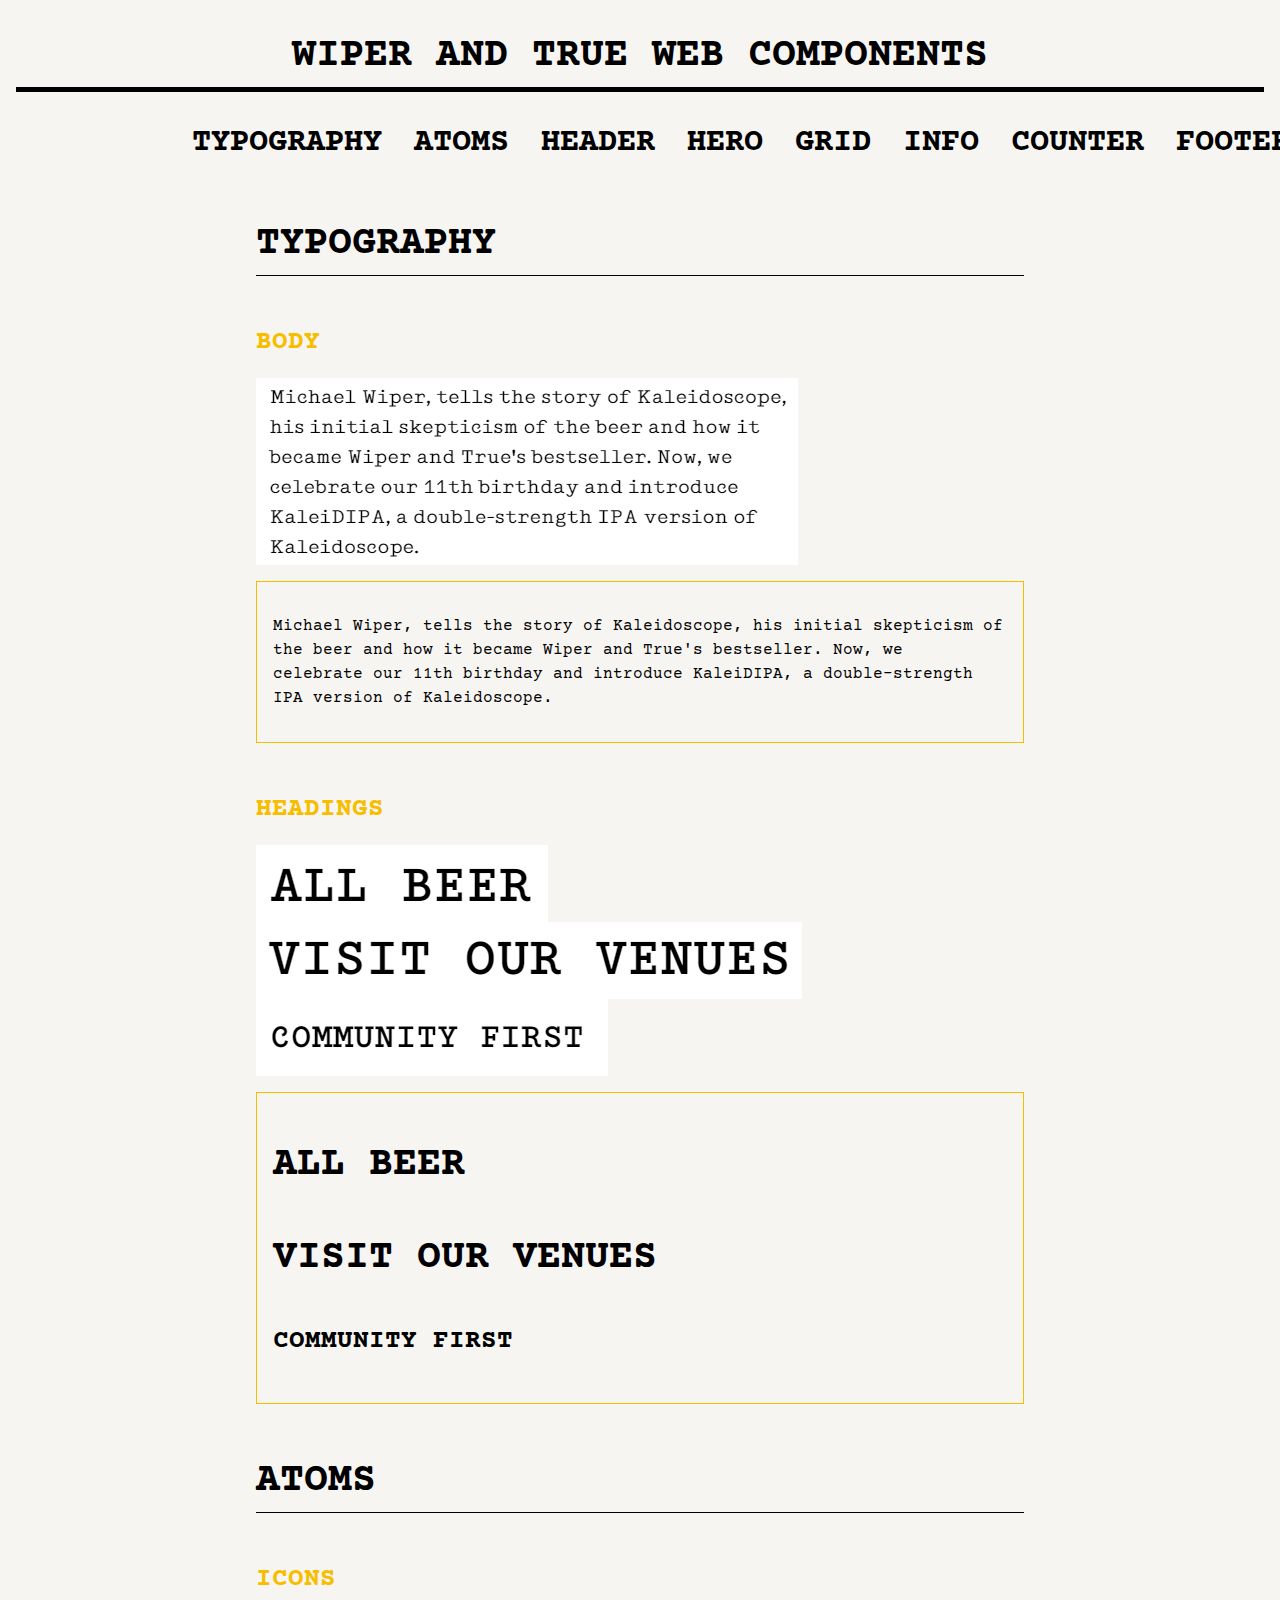
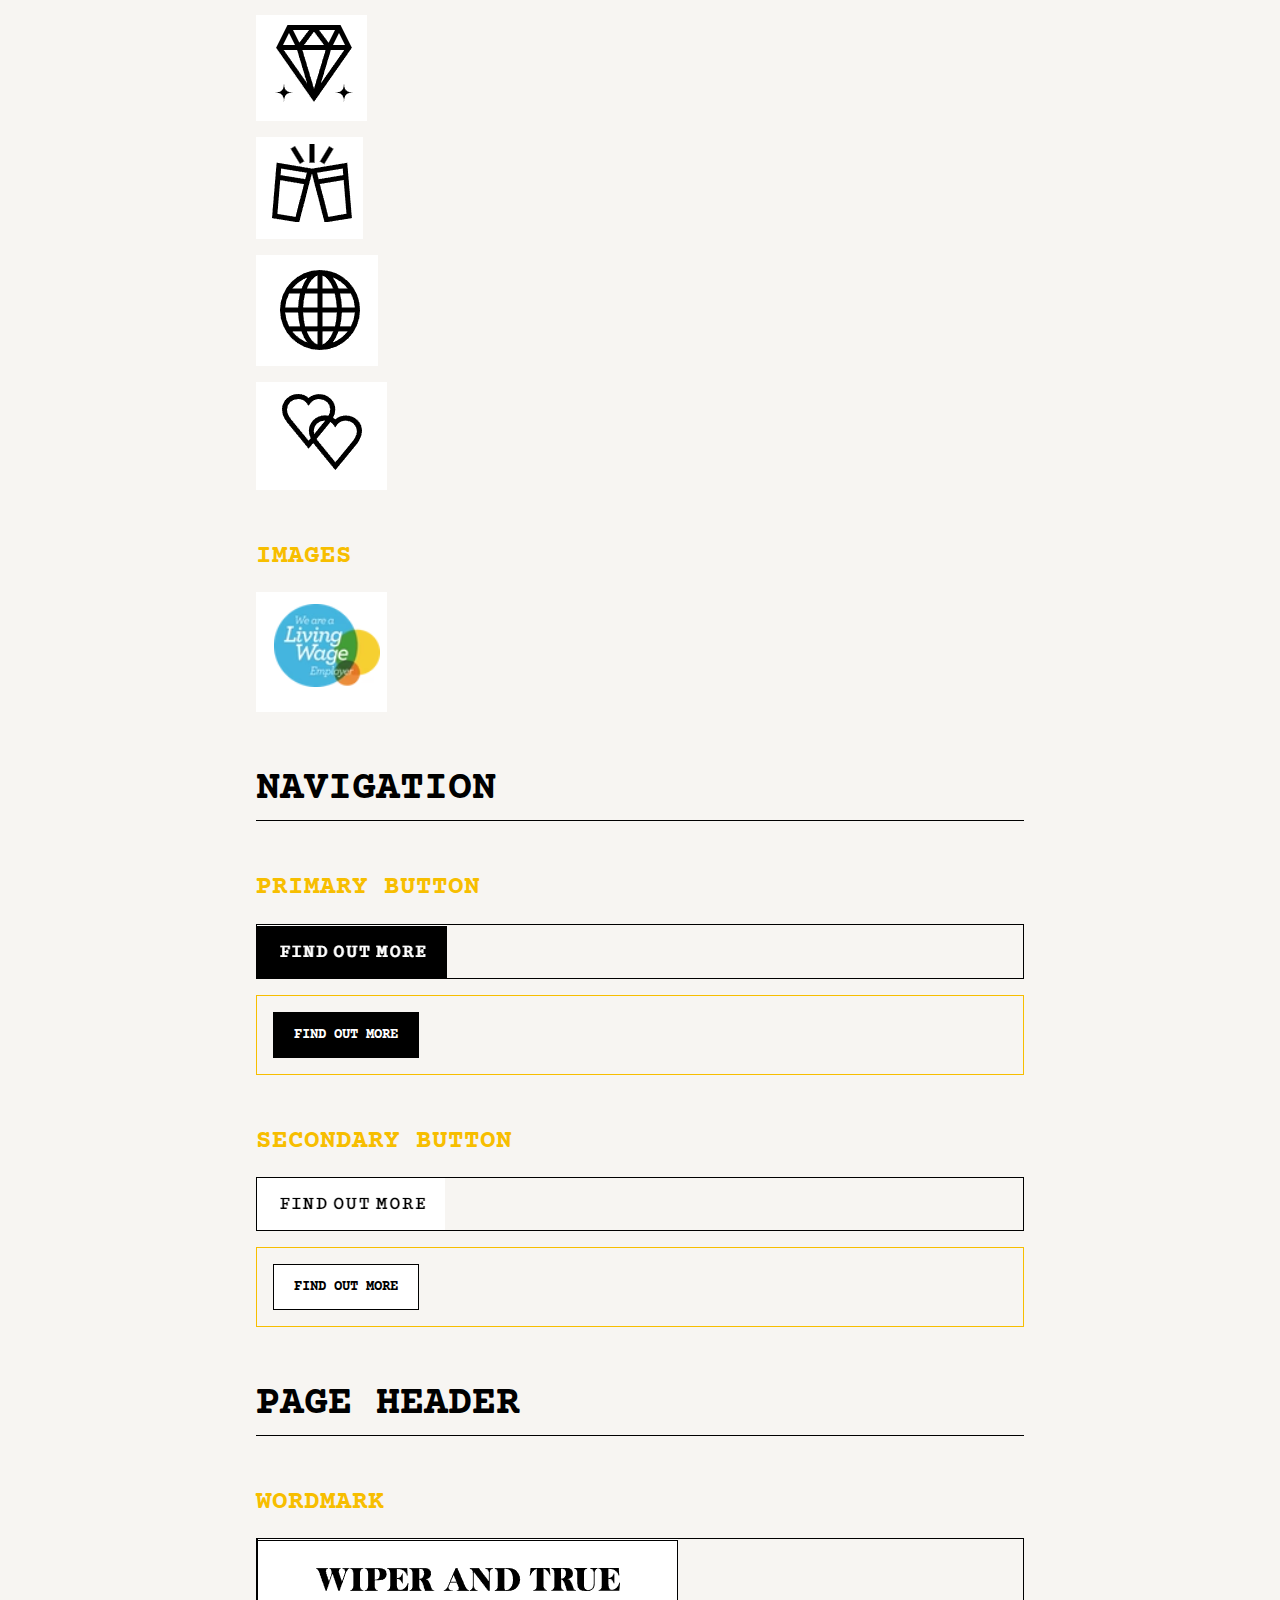
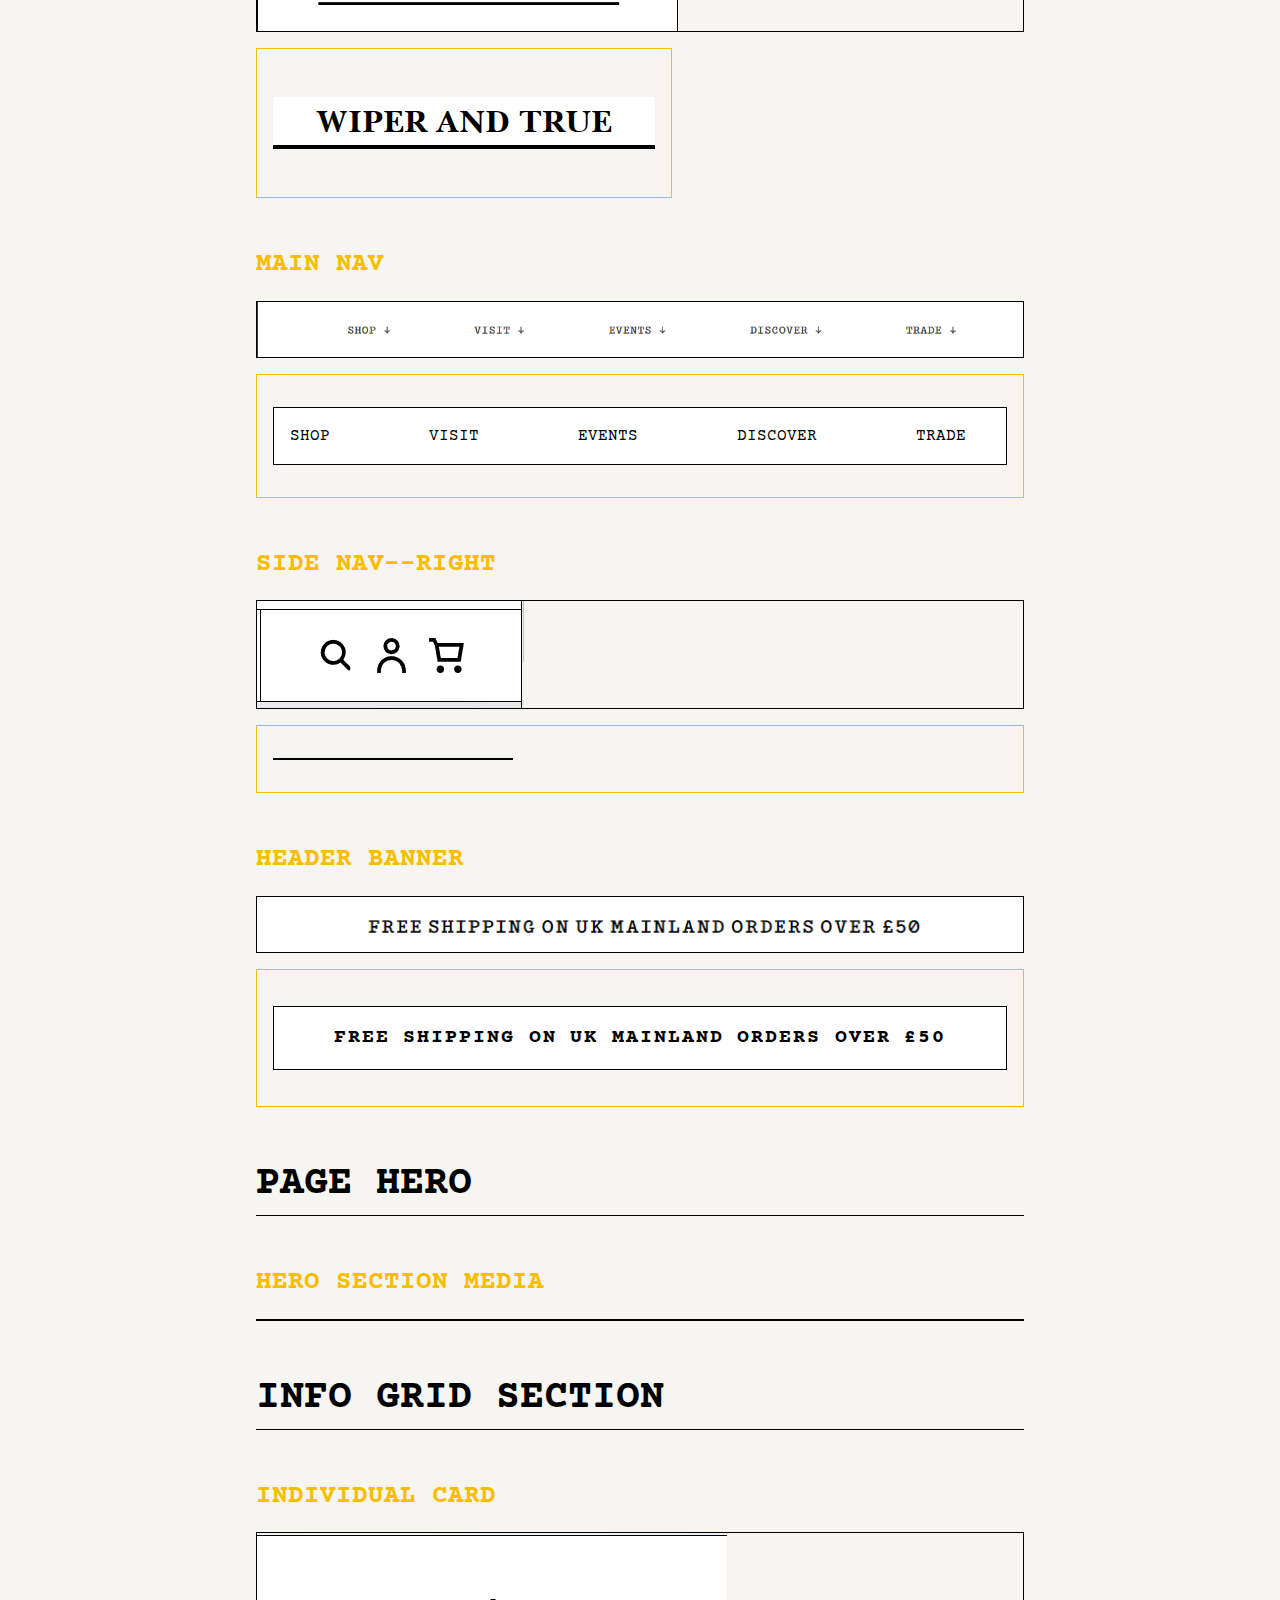
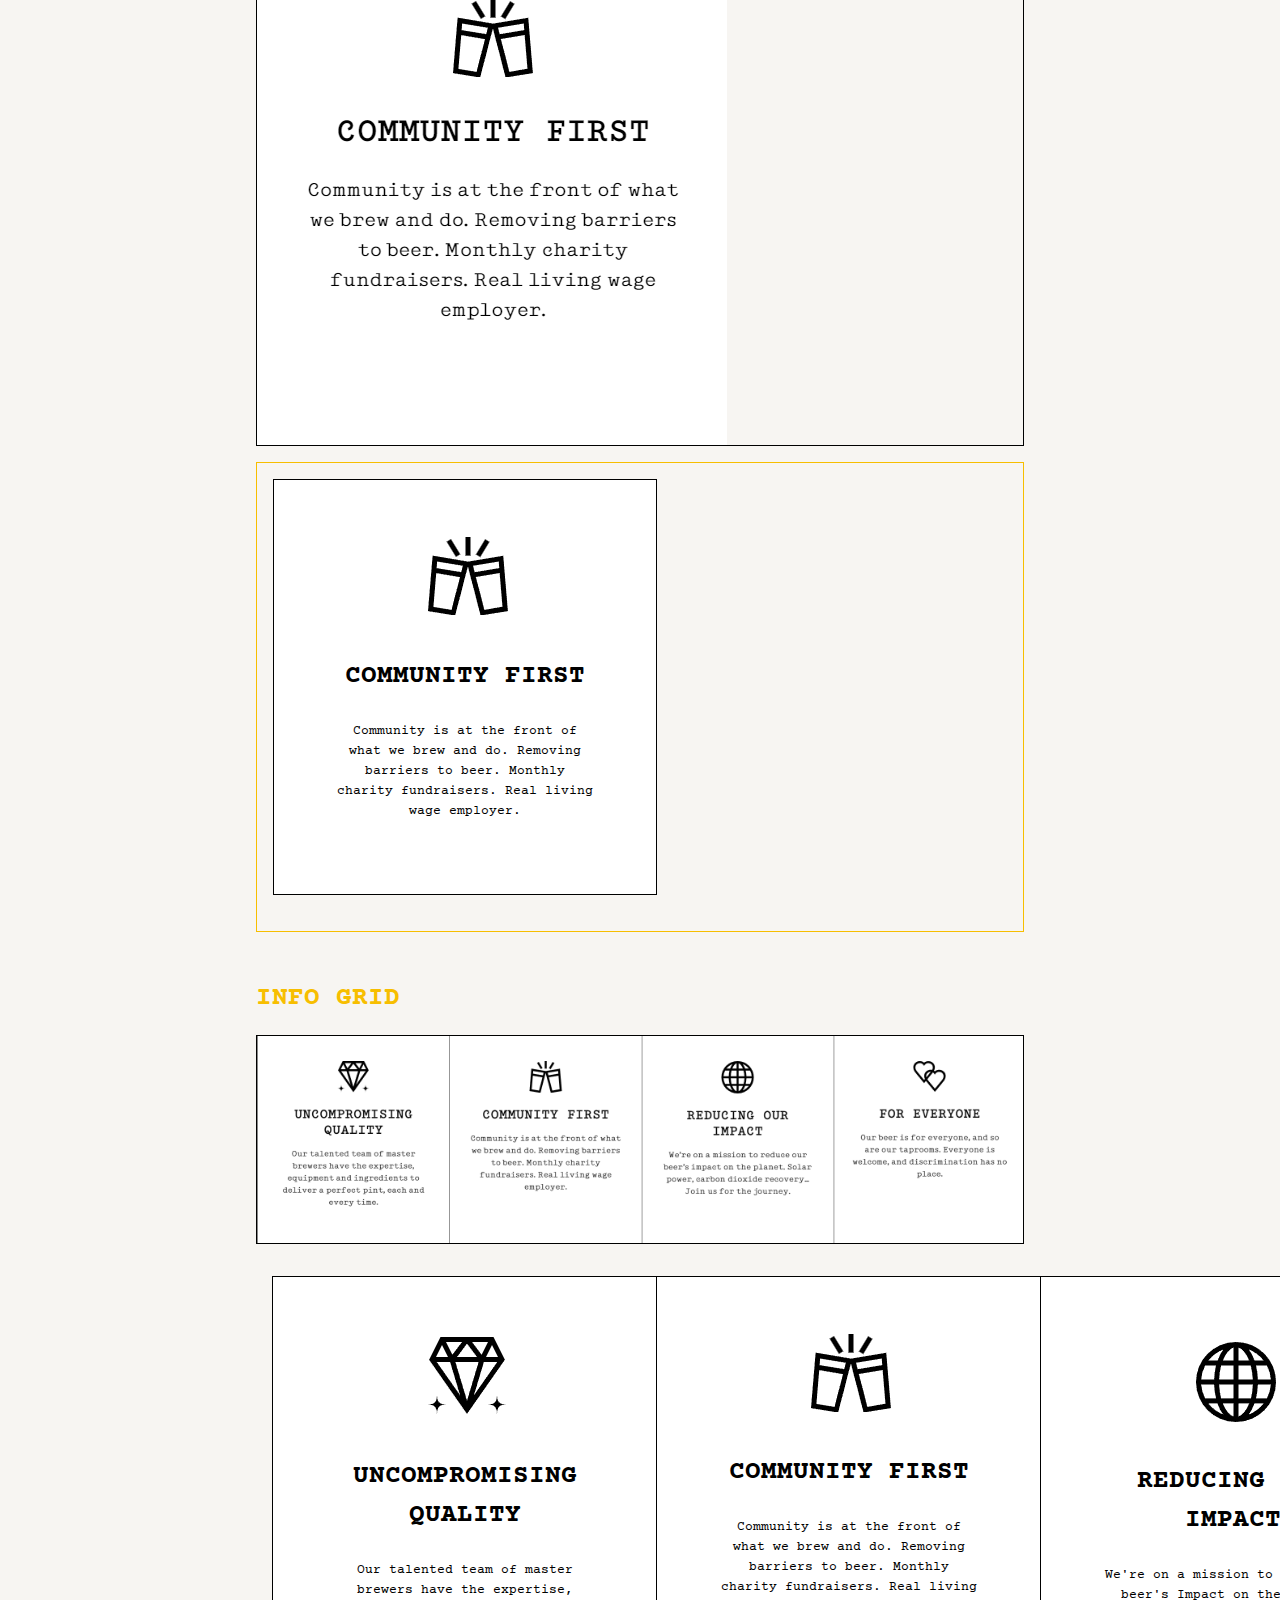
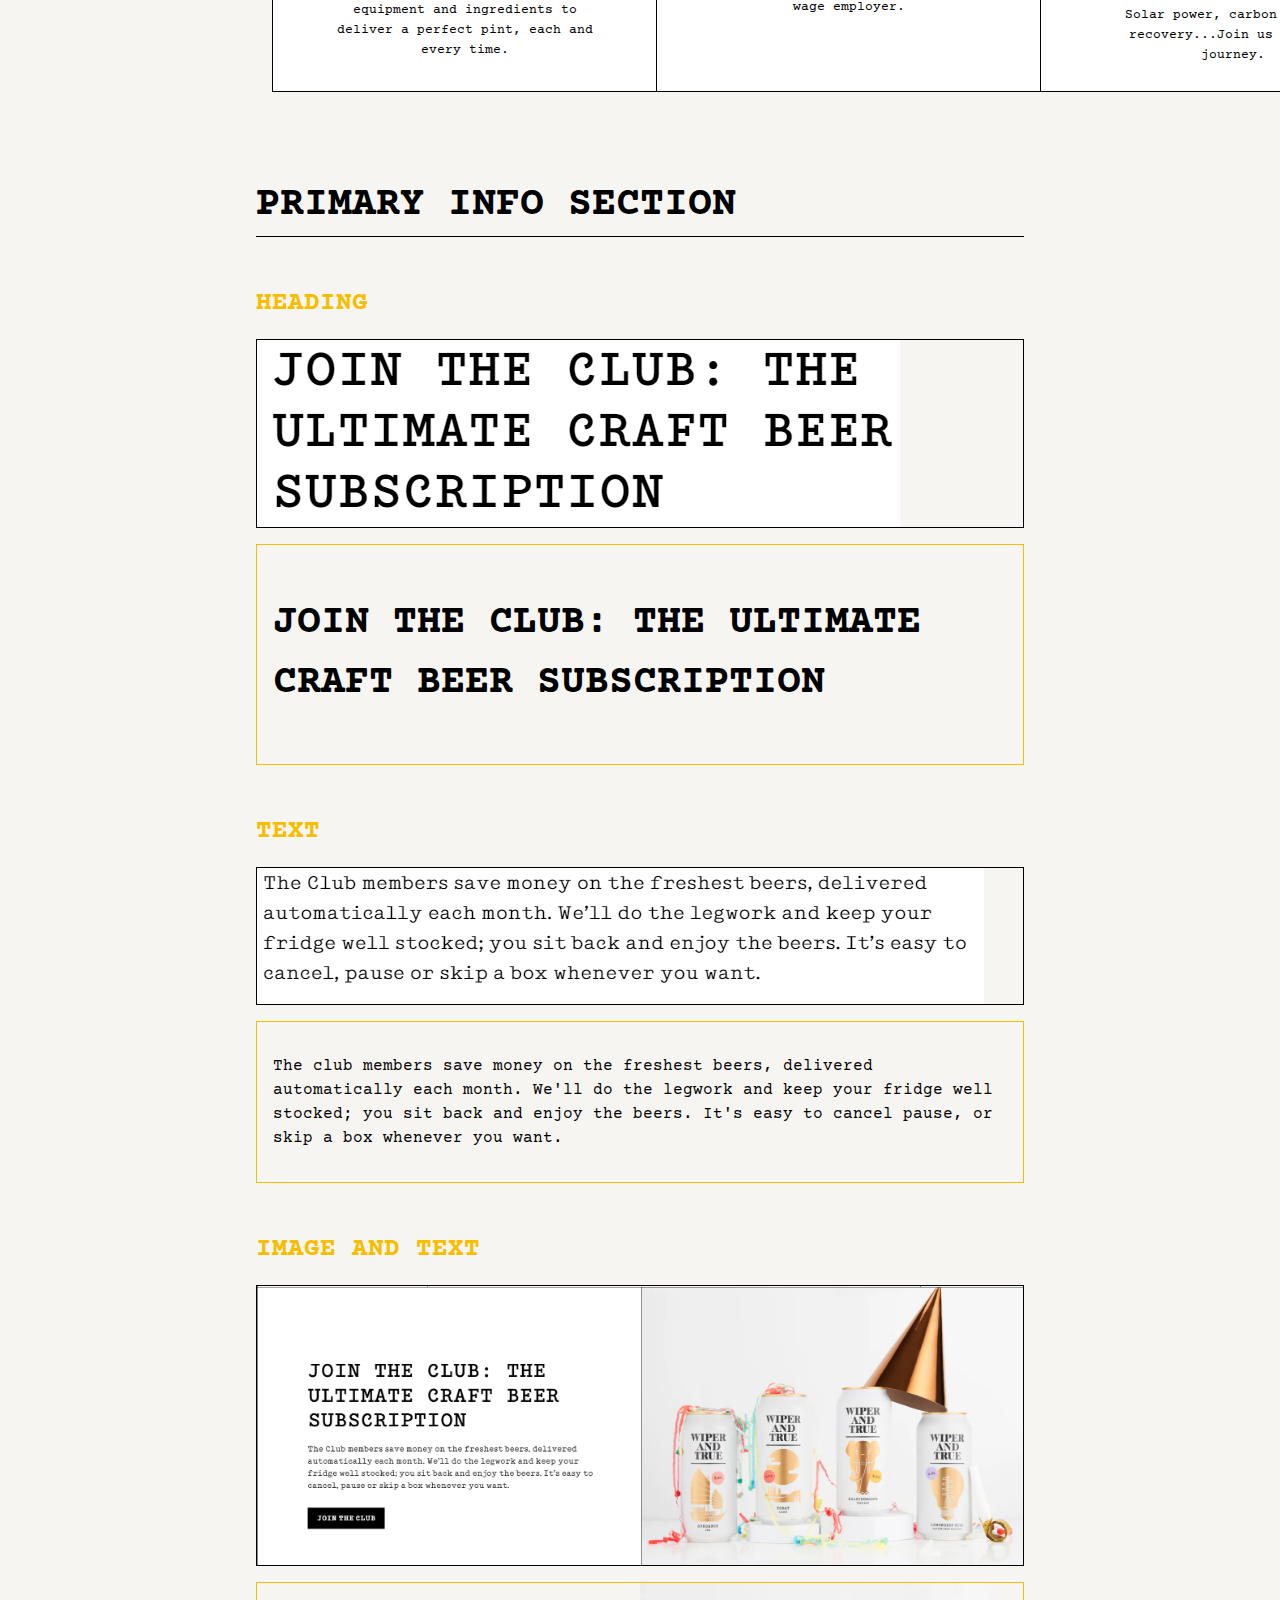
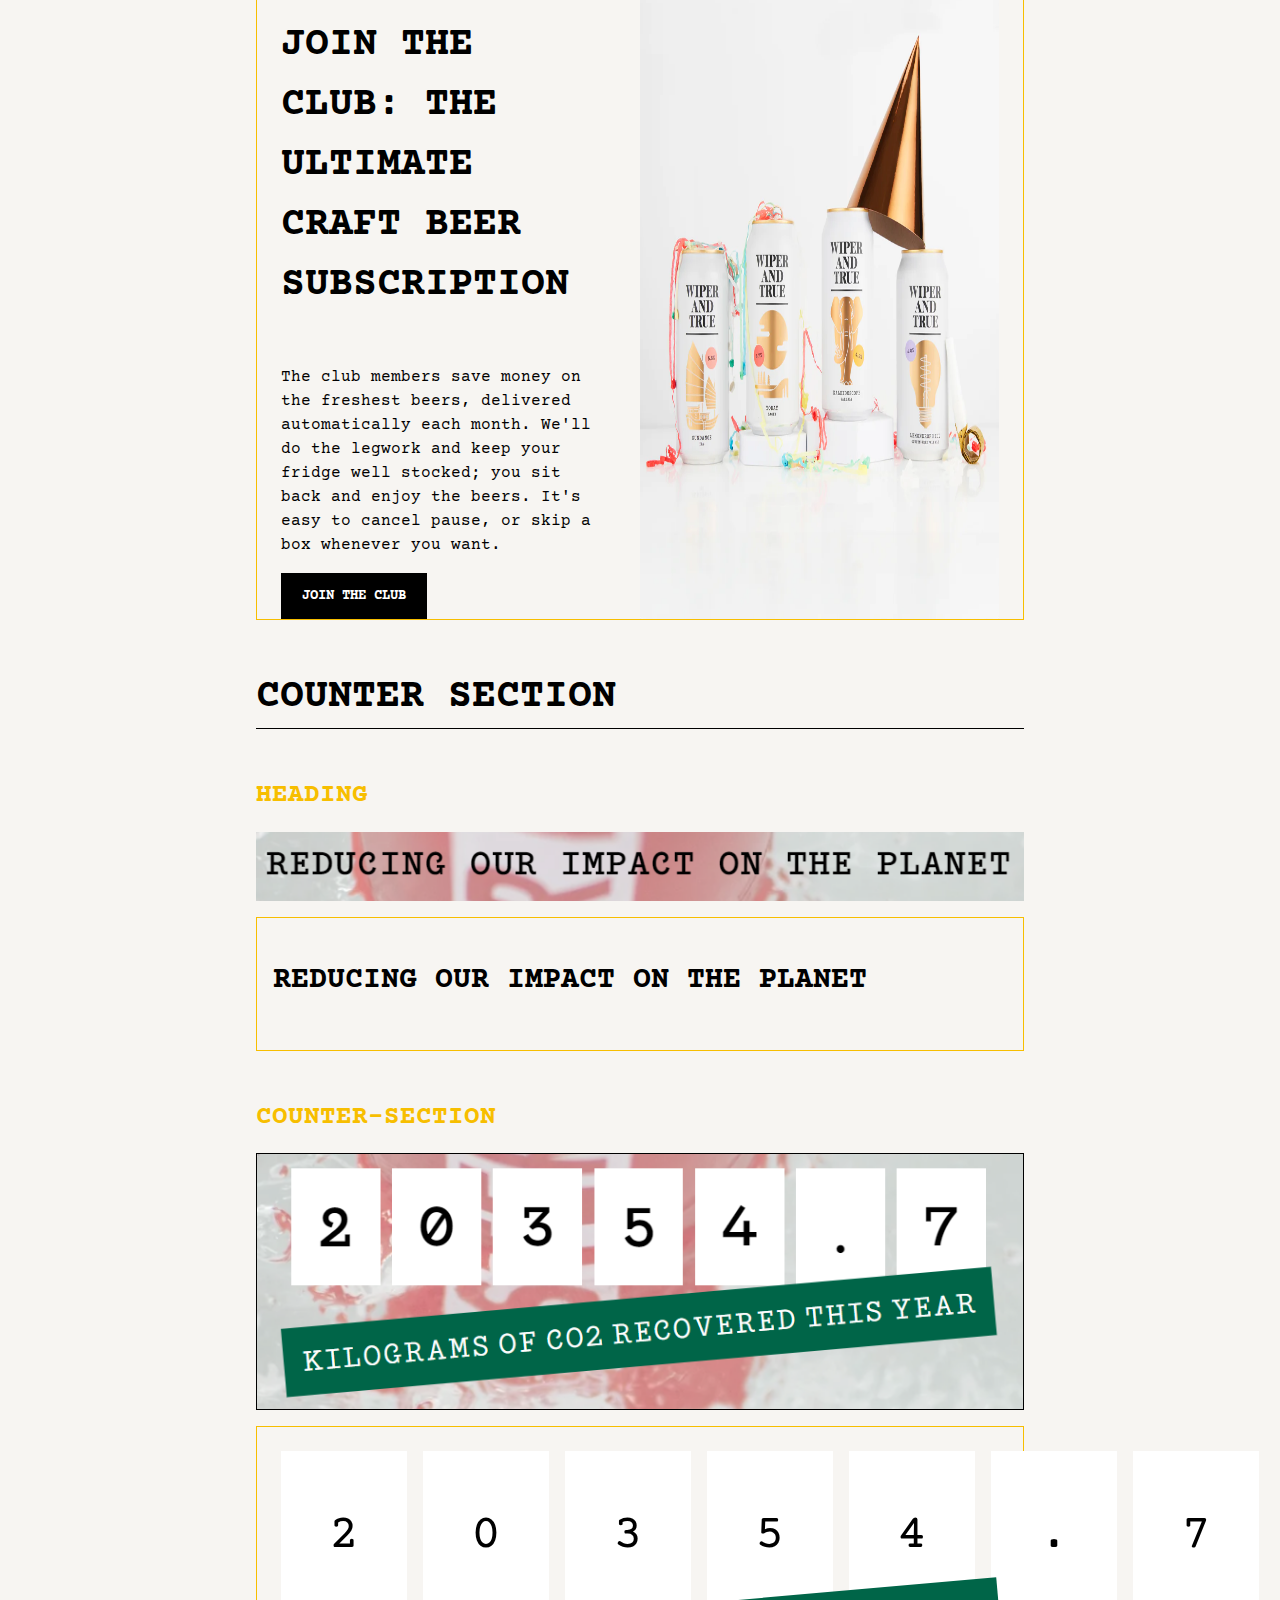
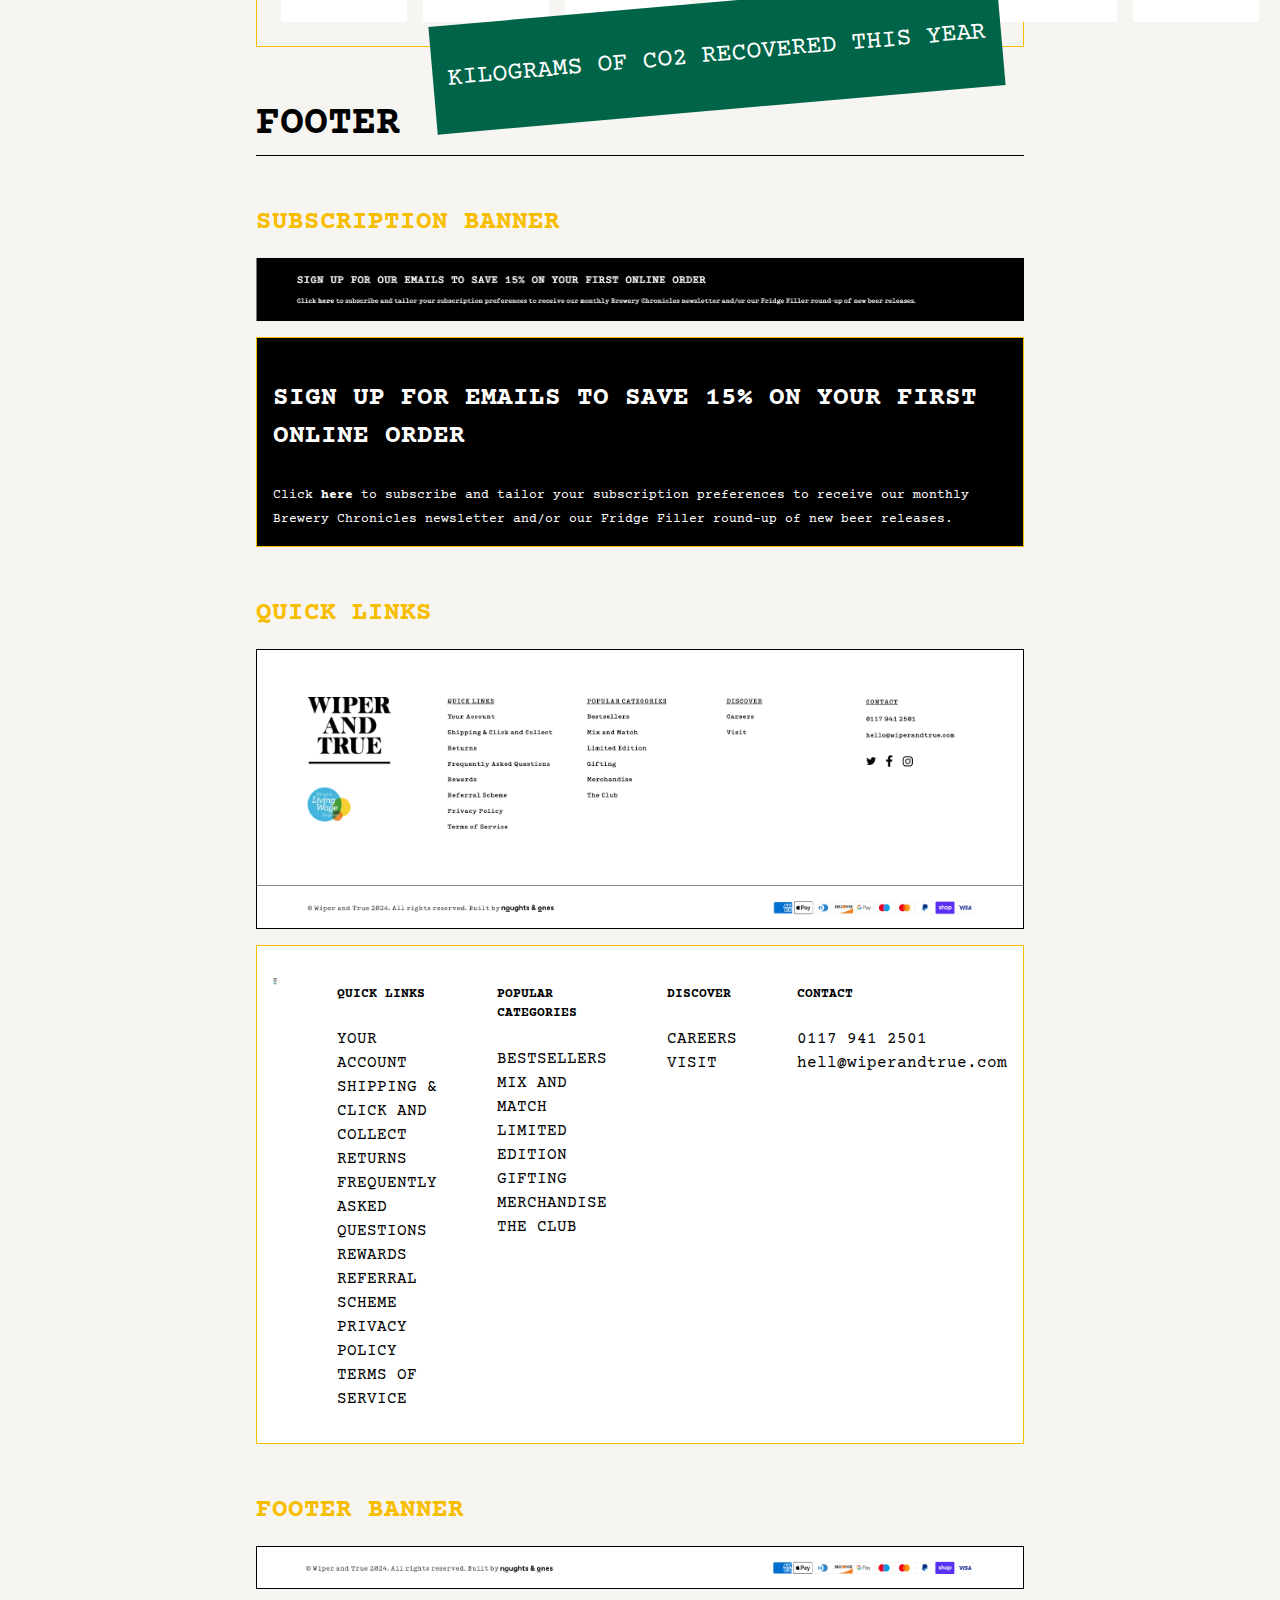
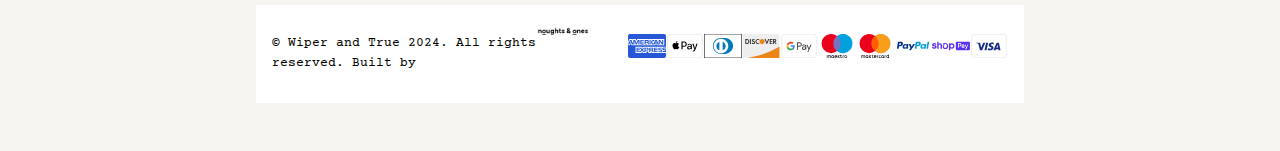
==== commit 3093b2cc: "sidebar completed" ====
--- a/components/index.html
+++ b/components/index.html
@@ -14,9 +14,22 @@
 <body>
     <h1 id="components-page__title">Wiper and True Web Components</h1>
 
+    <aside class="navbar--side">
+        <ul class="side-navbar__list">
+        <li><a class="sidebar__title" href="#typography">Typography</a></li>
+        <li><a class="sidebar__title" href="atoms">Atoms</a></li>
+        <li><a class="sidebar__title" href="#header">Header</a></li>
+        <li><a class="sidebar__title" href="#hero">Hero</a></li>
+        <li><a class="sidebar__title" href="#grid">Grid</a></li>
+        <li><a class="sidebar__title" href="#info">Info</a></li>
+        <li><a class="sidebar__title" href="#counter">Counter</a></li>
+        <li><a class="sidebar__title" href="#footer">Footer</a></li>
+        </ul>
+    </aside>
+
     <!-- typography -->
 
-    <h2 class="components-page__subtitle">Typography</h2>
+    <h2 class="components-page__subtitle" id="typography">Typography</h2>
 
         <article class="component">
             <h3 class="component__name">Body</h3>
@@ -57,7 +70,7 @@
 
     <!-- atoms -->
 
-    <h2 class="components-page__subtitle">Atoms</h2>
+    <h2 class="components-page__subtitle" id="atoms">Atoms</h2>
 
         <article class="component">
             <h3 class="component__name">Icons</h3>
@@ -105,7 +118,7 @@
 
     <!-- page header -->
     
-    <h2 class="components-page__subtitle">Page Header</h2>
+    <h2 class="components-page__subtitle" id="header">Page Header</h2>
 
         <article class="component">
             <h3 class="component__name">Wordmark</h3>
@@ -159,7 +172,7 @@
 
     <!-- page hero -->
     
-    <h2 class="components-page__subtitle">Page Hero</h2>
+    <h2 class="components-page__subtitle" id="hero">Page Hero</h2>
 
         <article class="component">
         <h3 class="component__name">Hero Section Media</h3>
@@ -170,7 +183,7 @@
 
     <!-- four-col grid section -->
 
-    <h2 class="components-page__subtitle">Info Grid Section</h2>
+    <h2 class="components-page__subtitle" id="grid">Info Grid Section</h2>
 
         <article class="component">
             <h3 class="component__name">Individual Card</h3>
@@ -232,7 +245,7 @@
 
     <!-- primary info section -->
 
-    <h2 class="components-page__subtitle">Primary Info Section</h2>
+    <h2 class="components-page__subtitle" id="info">Primary Info Section</h2>
 
         <article class="component">
             <h3 class="component__name">Heading</h3>
@@ -283,7 +296,7 @@
 
     <!-- counter section -->
 
-    <h2 class="components-page__subtitle">Counter Section</h2>
+    <h2 class="components-page__subtitle" id="counter">Counter Section</h2>
 
         <article class="component">
             <h3 class="component__name">Heading</h3>
@@ -316,7 +329,7 @@
             </div>
         </article>
 
-    <h2 class="components-page__subtitle">Footer</h2>
+    <h2 class="components-page__subtitle" id="footer">Footer</h2>
 
         <article class="component">
             <h3 class="component__name">Subscription Banner</h3>
--- a/components/main.css
+++ b/components/main.css
@@ -74,18 +74,40 @@
     max-width: 100%;
   }
 
+ .side-navbar__list {
+  list-style-type: none;
+  padding: 0;
+  display: flex;
+  flex-direction: column wrap;
+  padding: 0 10rem;
+ }
+
+ .sidebar__title {
+  font-weight: bolder;
+  font-size: 2rem;
+  padding: 1rem;
+ }
+
+ .side-navbar__list a:hover {
+  color: var(--yellow);
+ }
+
+ .side-navbar__list a:visited{
+  color: var(--blue-dark);
+ }
+
   #components-page__title {
     text-align: center;
     border-bottom: 5px solid var(--black);
   }
 
   .components-page__subtitle {
-    margin: 0 0 2rem 10rem;
+    margin: 3rem 15rem;
     border-bottom: 1px solid var(--black);
   }
 
   article {
-    margin: 3rem 10rem;
+    margin: 3rem 15rem;
   }
 
   .components img {
